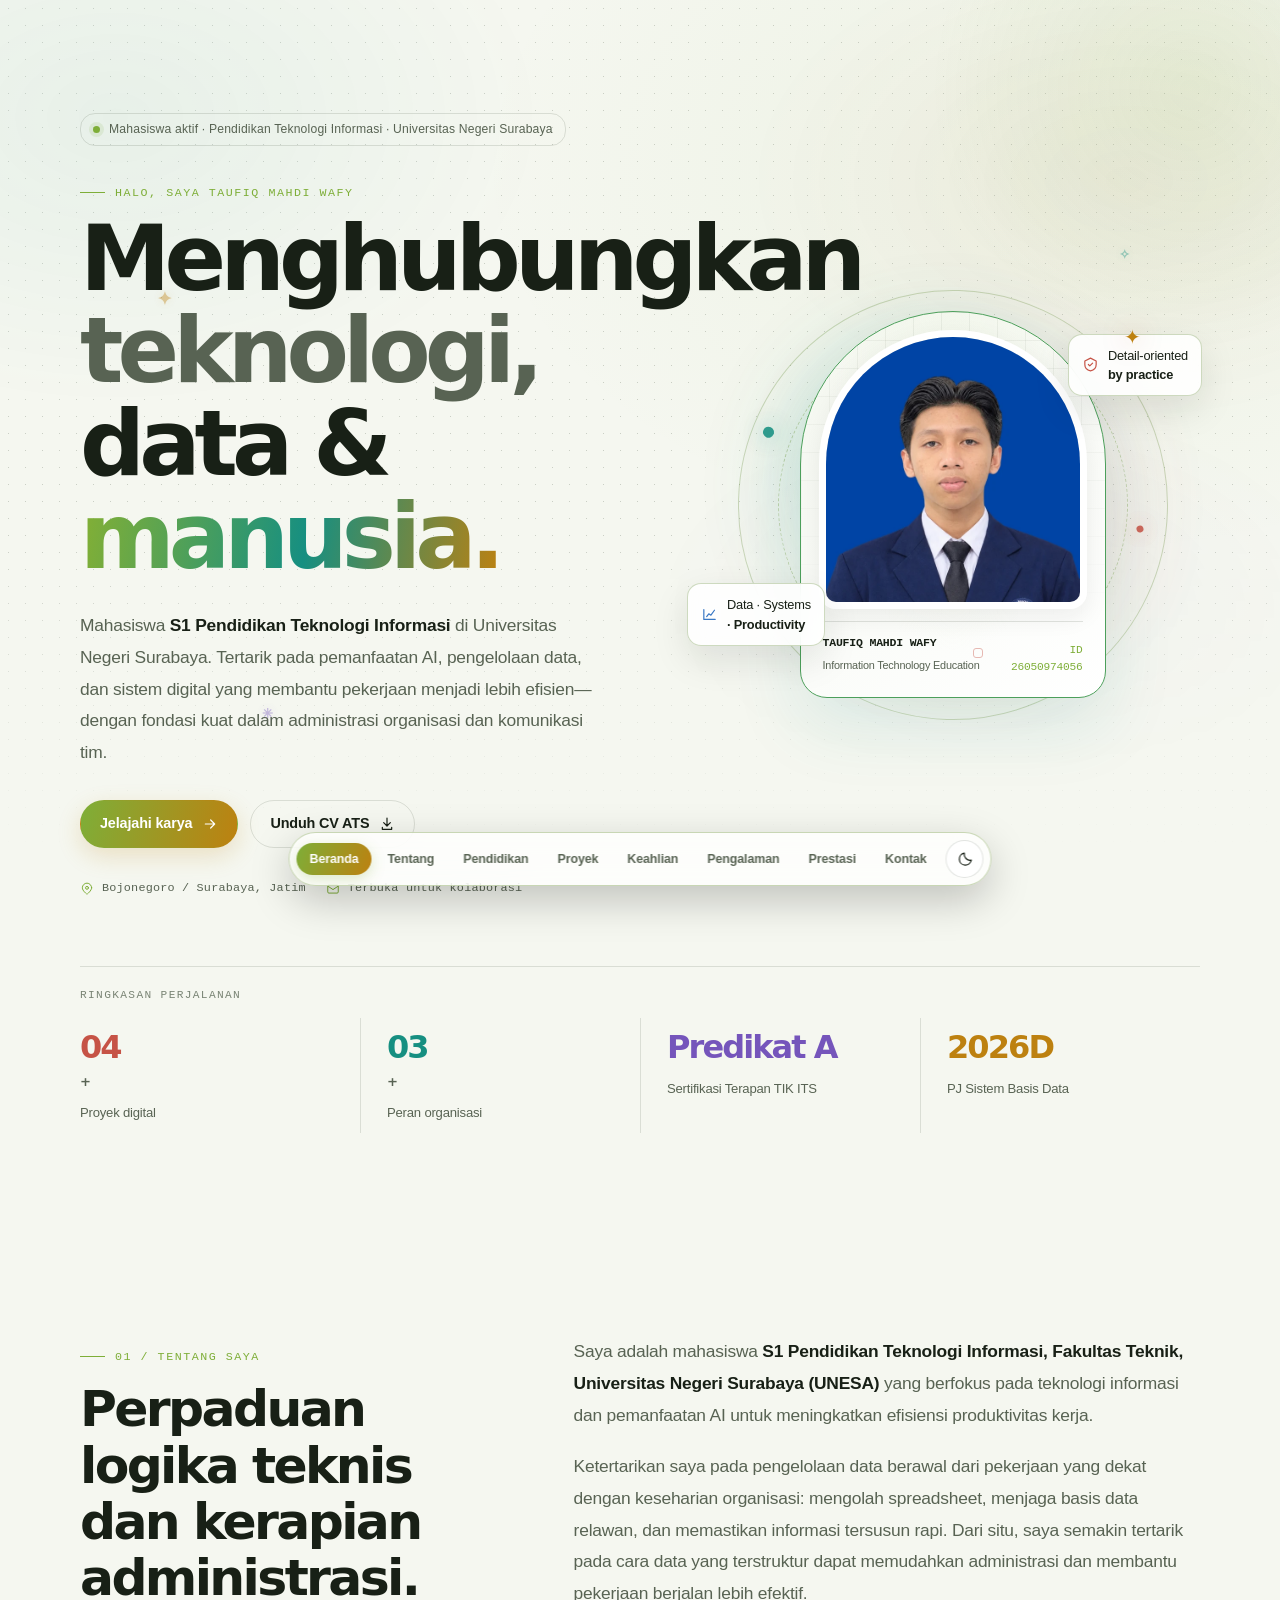
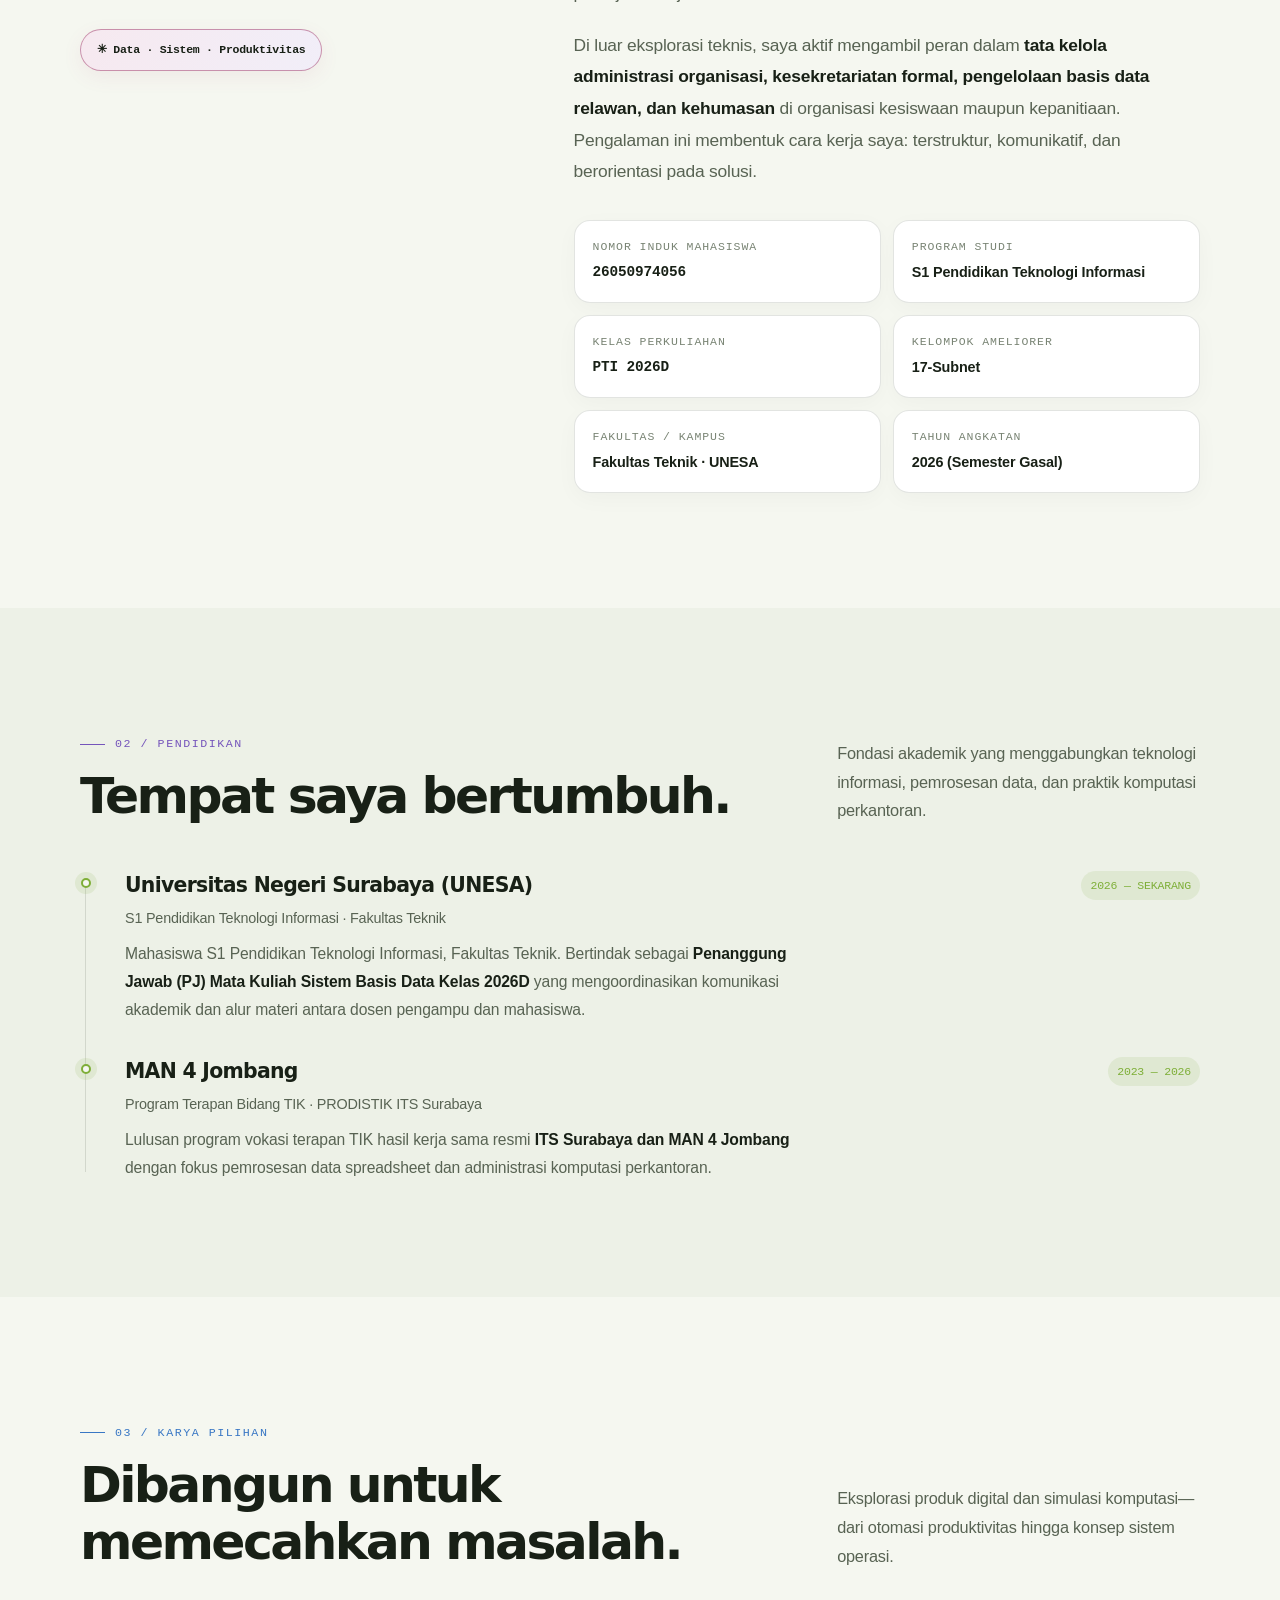
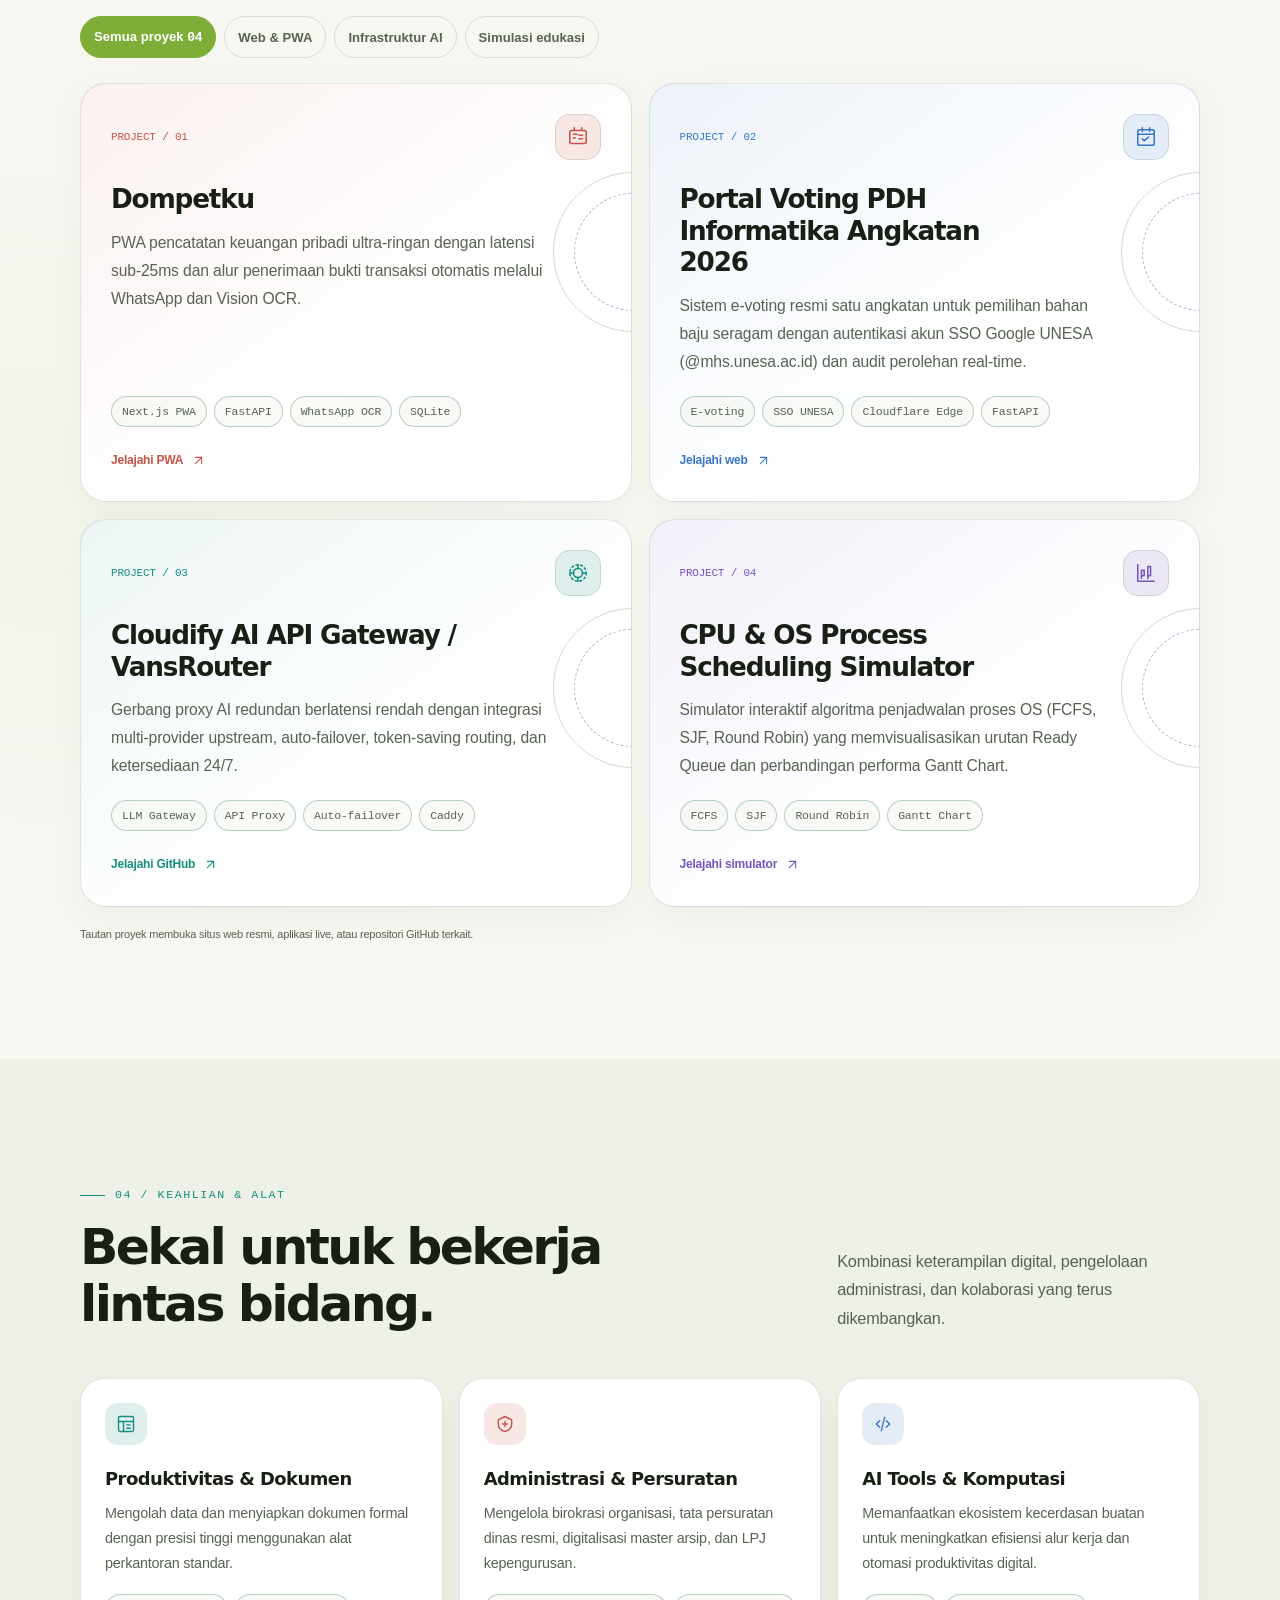
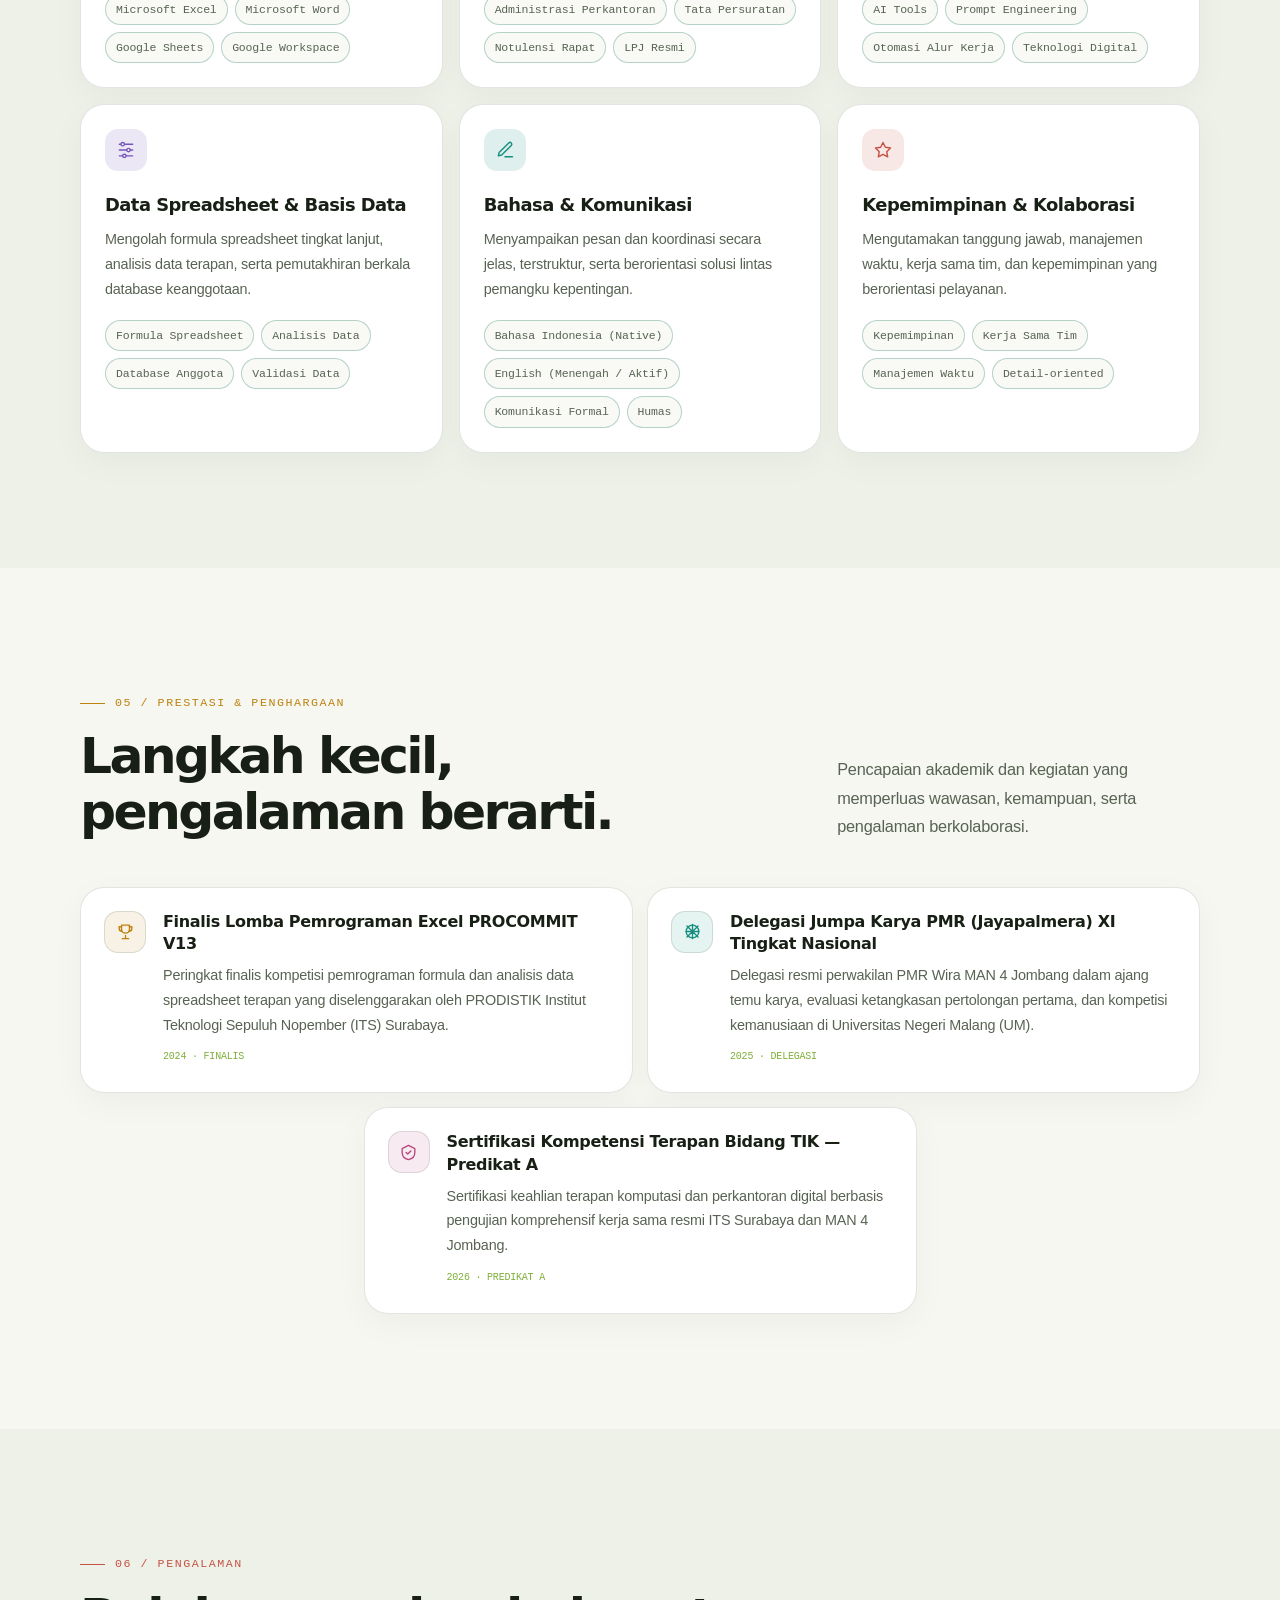
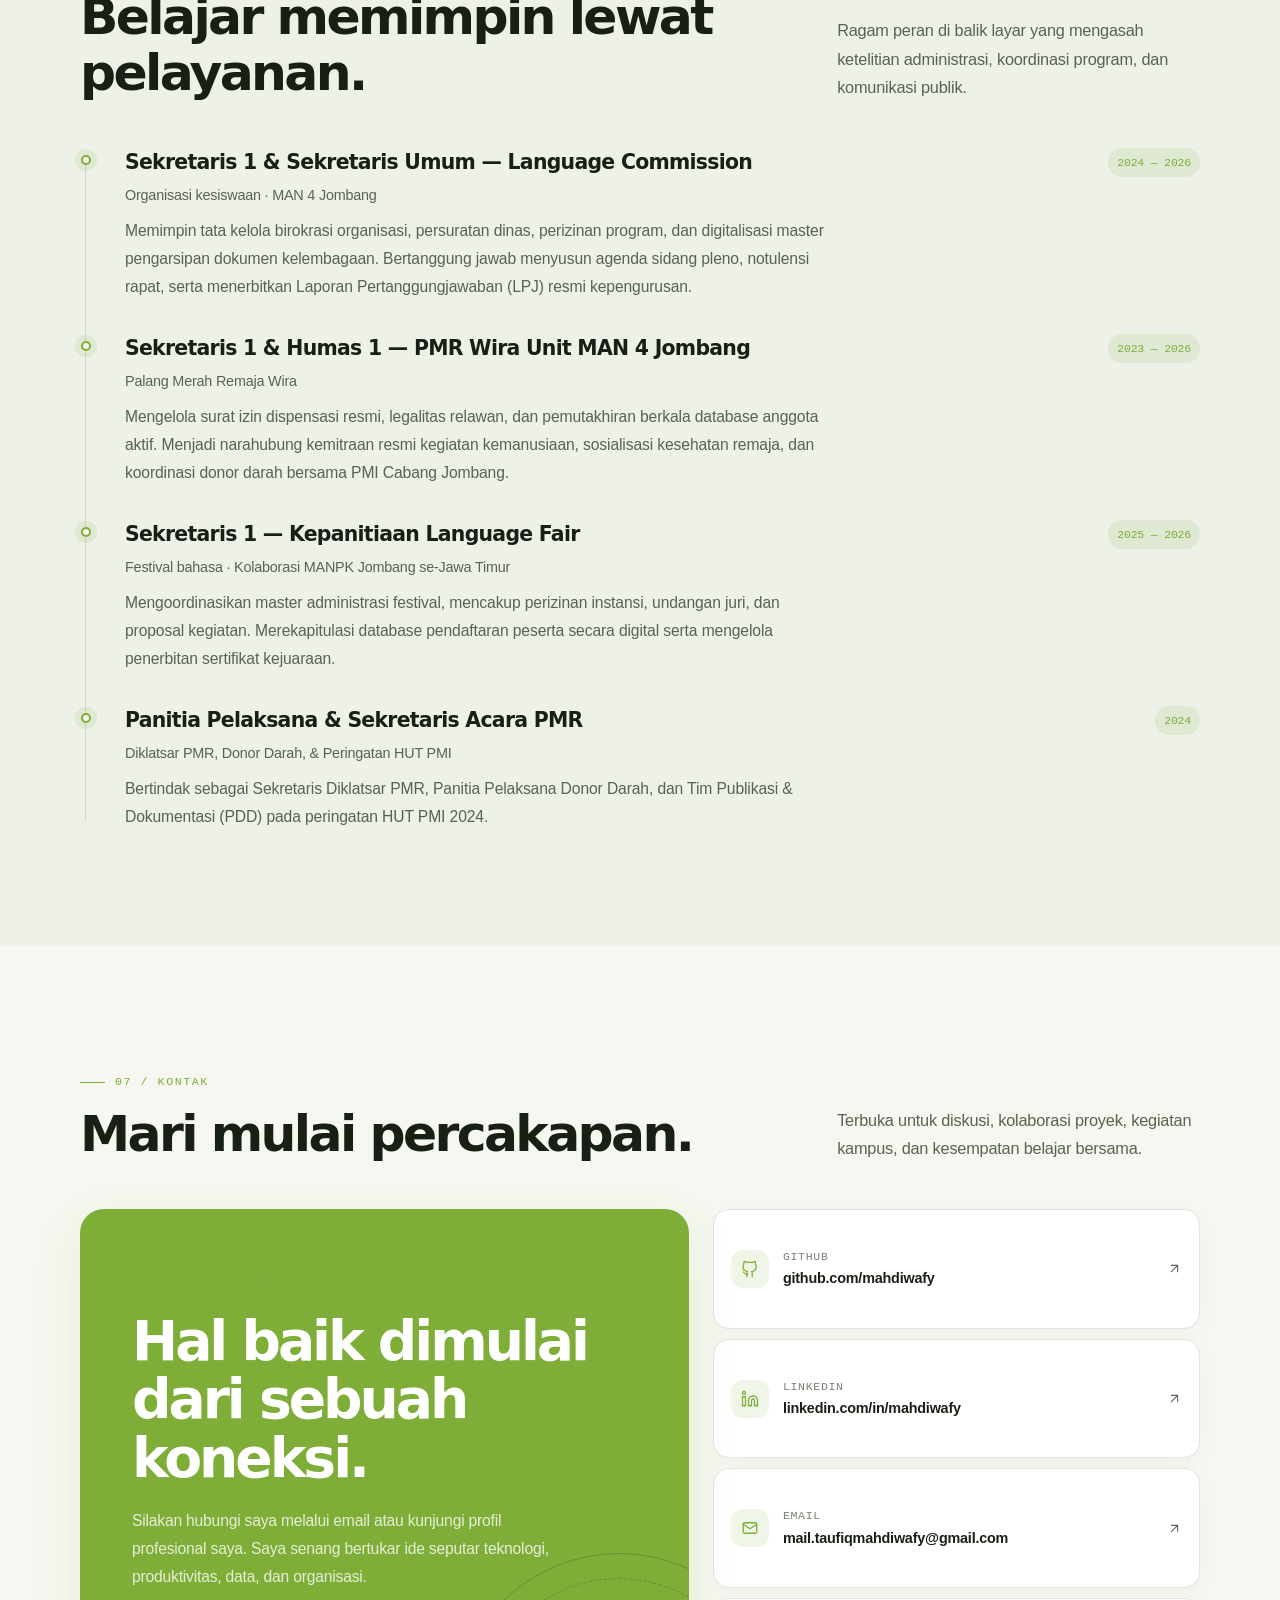
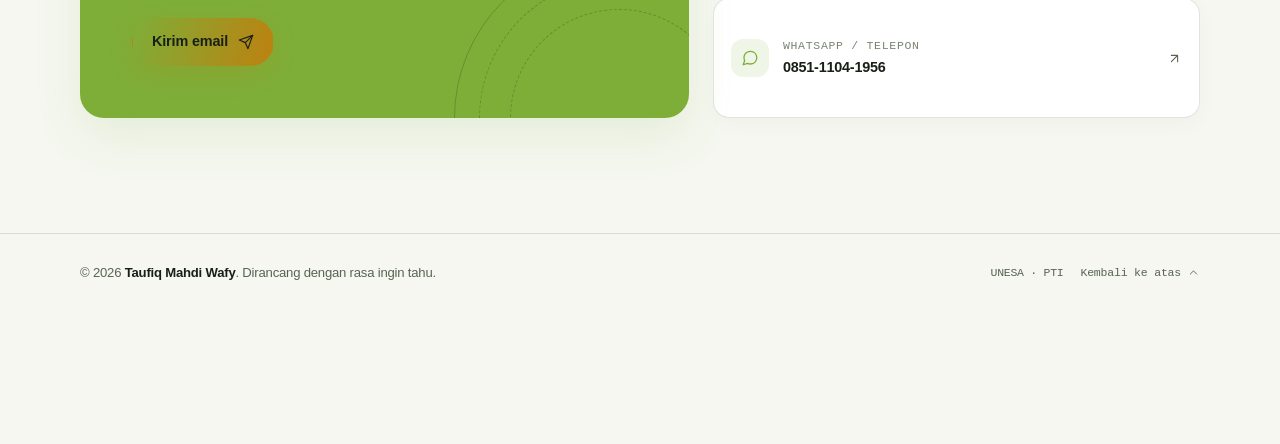
==== index.html @ 174dd415 "feat(portfolio): sync live project links, CV content, and official report PDF" ====
<!doctype html>
<html lang="id" data-theme="dark">
<head>
  <meta charset="utf-8">
  <meta name="viewport" content="width=device-width, initial-scale=1">
  <meta name="theme-color" content="#101410">
  <meta name="description" content="Portofolio Taufiq Mahdi Wafy — mahasiswa Pendidikan Teknologi Informasi UNESA, dengan fokus pada teknologi informasi, AI, administrasi organisasi, dan pengelolaan data.">
  <title>Taufiq Mahdi Wafy — Portfolio</title>
  <link rel="icon" href="data:image/svg+xml,<svg xmlns=%22http://www.w3.org/2000/svg%22 viewBox=%220 0 100 100%22><circle cx=%2250%22 cy=%2250%22 r=%2246%22 fill=%22%23101410%22 stroke=%22%23c2f970%22 stroke-width=%228%22/><text x=%2250%22 y=%2265%22 font-family=%22system-ui, sans-serif%22 font-size=%2246%22 font-weight=%22bold%22 fill=%22%23c2f970%22 text-anchor=%22middle%22>W</text></svg>">
  <style>

    :root {
      color-scheme: dark;
      --bg: #101410;
      --bg-soft: #151a15;
      --surface: #1a201a;
      --surface-2: #202720;
      --text: #f2f4eb;
      --muted: #a0a99c;
      --subtle: #6f7a6d;
      --line: rgba(228, 239, 220, .12);
      --accent: #c2f970;
      --accent-ink: #15200e;
      --accent-soft: rgba(194, 249, 112, .10);
      --shadow: 0 24px 80px rgba(0,0,0,.22);
      --radius: 24px;
      --mono: 'DM Mono', ui-monospace, SFMono-Regular, Menlo, monospace;
      --sans: 'DM Sans', system-ui, -apple-system, BlinkMacSystemFont, 'Segoe UI', sans-serif;
      --display: 'Manrope', var(--sans);
      --container: 1120px;
    }
    html[data-theme="light"] {
      color-scheme: light;
      --bg: #f5f7f0;
      --bg-soft: #edf1e7;
      --surface: #ffffff;
      --surface-2: #f4f7ef;
      --text: #182016;
      --muted: #586353;
      --subtle: #798474;
      --line: rgba(35, 51, 28, .13);
      --accent: #7eae38;
      --accent-ink: #ffffff;
      --accent-soft: rgba(126, 174, 56, .12);
      --shadow: 0 24px 80px rgba(40, 55, 29, .09);
    }
    *, *::before, *::after { box-sizing: border-box; }
    html { scroll-behavior: smooth; scroll-padding-top: 100px; }
    body { margin: 0; background: var(--bg); color: var(--text); font-family: var(--sans); font-size: 15px; line-height: 1.7; transition: background .25s ease, color .25s ease; }
    body::before { content: ''; position: fixed; z-index: -1; inset: 0; pointer-events: none; opacity: .16; background-image: radial-gradient(var(--muted) .55px, transparent .55px); background-size: 17px 17px; mask-image: linear-gradient(to bottom, #000, transparent 80%); }
    a { color: inherit; text-decoration: none; }
    button, a { -webkit-tap-highlight-color: transparent; }
    button { font: inherit; }
    button:focus-visible, a:focus-visible { outline: 2px solid var(--accent); outline-offset: 4px; }
    ::selection { background: var(--accent); color: var(--accent-ink); }
    .container { width: min(var(--container), calc(100% - 48px)); margin-inline: auto; }
    .mono { font-family: var(--mono); letter-spacing: -.025em; }
    .eyebrow { display: inline-flex; align-items: center; gap: 10px; color: var(--accent); text-transform: uppercase; font: 500 11px/1.4 var(--mono); letter-spacing: .12em; }
    .eyebrow::before { content: ''; display: inline-block; width: 25px; height: 1px; background: currentColor; }
    .section { padding: 112px 0; }
    .section-head { display: flex; align-items: end; justify-content: space-between; gap: 28px; margin-bottom: 42px; }
    .section-title { font: 700 clamp(30px, 4.2vw, 48px)/1.13 var(--display); letter-spacing: -.055em; margin: 14px 0 0; }
    .section-note { max-width: 350px; color: var(--muted); margin: 0; font-size: 14px; }
    .muted { color: var(--muted); }
    .accent { color: var(--accent); }
    .top-progress { position: fixed; inset: 0 auto auto 0; height: 2px; width: 0; z-index: 1001; background: var(--accent); }

    /* Navigation */
    .site-header { position: sticky; top: 0; z-index: 1000; border-bottom: 1px solid var(--line); background: color-mix(in srgb, var(--bg) 84%, transparent); backdrop-filter: blur(18px); }
    .nav { height: 76px; display: flex; align-items: center; justify-content: space-between; gap: 24px; }
    .brand { display: inline-flex; align-items: center; gap: 10px; font: 800 19px/1 var(--display); letter-spacing: -.07em; white-space: nowrap; }
    .brand-mark { display: grid; place-items: center; width: 34px; height: 34px; border-radius: 11px; background: var(--accent); color: var(--accent-ink); font: 800 13px/1 var(--mono); letter-spacing: -.08em; }
    .brand span:last-child { color: var(--muted); font-weight: 500; }
    .nav-links { display: flex; align-items: center; gap: clamp(15px, 2.1vw, 27px); margin: 0; padding: 0; list-style: none; }
    .nav-links a { font-size: 12px; color: var(--muted); transition: color .2s ease; white-space: nowrap; }
    .nav-links a:hover, .nav-links a.active { color: var(--text); }
    .nav-actions { display: flex; align-items: center; gap: 10px; }
    .icon-btn { width: 40px; height: 40px; display: grid; place-items: center; border: 1px solid var(--line); border-radius: 50%; background: transparent; color: var(--text); cursor: pointer; transition: .2s ease; }
    .icon-btn:hover { border-color: var(--accent); color: var(--accent); transform: translateY(-1px); }
    .icon-btn svg { width: 17px; height: 17px; }
    .menu-toggle { display: none; }

    /* Buttons / surface */
    .btn { display: inline-flex; align-items: center; justify-content: center; gap: 10px; min-height: 48px; padding: 0 19px; border: 1px solid transparent; border-radius: 999px; background: var(--accent); color: var(--accent-ink); font-size: 13px; font-weight: 700; letter-spacing: -.015em; cursor: pointer; transition: transform .2s ease, box-shadow .2s ease, background .2s ease; }
    .btn:hover { transform: translateY(-2px); box-shadow: 0 10px 28px color-mix(in srgb, var(--accent) 20%, transparent); }
    .btn svg { width: 16px; height: 16px; }
    .btn-ghost { color: var(--text); background: transparent; border-color: var(--line); }
    .btn-ghost:hover { border-color: var(--accent); box-shadow: none; color: var(--accent); }
    .tag { display: inline-flex; align-items: center; padding: 6px 10px; border: 1px solid var(--line); border-radius: 999px; color: var(--muted); font: 11px/1.4 var(--mono); white-space: nowrap; }
    .card { border: 1px solid var(--line); border-radius: var(--radius); background: color-mix(in srgb, var(--surface) 94%, transparent); transition: border-color .25s ease, transform .25s ease, background .25s ease; }
    .card:hover { border-color: color-mix(in srgb, var(--accent) 48%, var(--line)); }

    /* Hero */
    .hero { position: relative; padding: 92px 0 86px; overflow: hidden; }
    .hero::after { content: ''; position: absolute; z-index: -1; width: 540px; height: 540px; right: -180px; top: -180px; border-radius: 50%; background: radial-gradient(circle, color-mix(in srgb, var(--accent) 10%, transparent), transparent 68%); }
    .hero-grid { display: grid; grid-template-columns: 1.16fr .84fr; align-items: center; gap: 65px; }
    .availability { display: inline-flex; align-items: center; gap: 9px; border: 1px solid var(--line); border-radius: 999px; padding: 7px 12px; margin-bottom: 26px; color: var(--muted); font-size: 11px; }
    .status-dot { width: 7px; height: 7px; flex: 0 0 7px; border-radius: 50%; background: var(--accent); box-shadow: 0 0 0 4px var(--accent-soft); }
    .hero h1 { max-width: 720px; margin: 0; font: 800 clamp(44px, 6vw, 76px)/1.03 var(--display); letter-spacing: -.075em; }
    .hero h1 .name-muted { color: var(--muted); }
    .hero-copy { max-width: 590px; margin: 27px 0 0; color: var(--muted); font-size: 15px; line-height: 1.9; }
    .hero-copy strong { color: var(--text); font-weight: 600; }
    .hero-ctas { display: flex; align-items: center; flex-wrap: wrap; gap: 12px; margin-top: 31px; }
    .hero-meta { display: flex; align-items: center; flex-wrap: wrap; gap: 20px; margin-top: 32px; color: var(--muted); font: 11px/1.5 var(--mono); }
    .hero-meta span { display: inline-flex; align-items: center; gap: 8px; }
    .hero-meta svg { width: 14px; height: 14px; color: var(--accent); }
    .hero-visual { min-height: 430px; display: grid; place-items: center; position: relative; }
    .visual-orbit { position: absolute; width: min(100%, 420px); aspect-ratio: 1; border: 1px solid var(--line); border-radius: 50%; transform: rotate(-20deg); }
    .visual-orbit::before, .visual-orbit::after { content: ''; position: absolute; inset: 9%; border: 1px dashed var(--line); border-radius: 50%; }
    .visual-orbit::after { inset: 21%; border-style: solid; opacity: .7; }
    .orbit-dot { position: absolute; width: 11px; height: 11px; border-radius: 50%; background: var(--accent); box-shadow: 0 0 25px color-mix(in srgb, var(--accent) 60%, transparent); }
    .orbit-dot.one { left: 14%; top: 18%; }
    .orbit-dot.two { right: 10%; bottom: 29%; width: 7px; height: 7px; }
    .portrait-card { z-index: 1; width: min(82%, 306px); aspect-ratio: .79; position: relative; overflow: hidden; padding: 24px; border: 1px solid color-mix(in srgb, var(--accent) 35%, var(--line)); border-radius: 160px 160px 28px 28px; background: linear-gradient(145deg, var(--surface-2), var(--surface)); box-shadow: var(--shadow); }
    .portrait-grid { position: absolute; inset: 0; opacity: .35; background-image: linear-gradient(var(--line) 1px, transparent 1px), linear-gradient(90deg, var(--line) 1px, transparent 1px); background-size: 28px 28px; mask-image: linear-gradient(to bottom, #000, transparent 85%); }
    .portrait-initials { position: absolute; inset: 0; display: grid; place-items: center; color: var(--accent); font: 800 clamp(90px, 11vw, 150px)/1 var(--display); letter-spacing: -.12em; padding-right: .12em; }
    .portrait-ring { position: absolute; width: 190px; height: 190px; border: 1px solid var(--accent); opacity: .33; border-radius: 50%; top: 20%; left: 18%; }
    .portrait-ring::after { content: ''; position: absolute; inset: 18px; border: 1px dashed var(--accent); border-radius: 50%; }
    .portrait-footer { position: absolute; left: 22px; right: 22px; bottom: 22px; display: flex; align-items: end; justify-content: space-between; gap: 10px; padding-top: 14px; border-top: 1px solid var(--line); }
    .portrait-footer strong { display: block; font: 700 11px/1.3 var(--mono); }
    .portrait-footer small { display: block; margin-top: 5px; color: var(--muted); font-size: 9px; }
    .portrait-code { color: var(--accent); font: 10px/1.5 var(--mono); text-align: right; }
    .float-chip { position: absolute; z-index: 2; display: flex; align-items: center; gap: 9px; padding: 11px 13px; border: 1px solid var(--line); border-radius: 14px; background: var(--surface); box-shadow: var(--shadow); font-size: 11px; }
    .float-chip svg { width: 17px; height: 17px; color: var(--accent); }
    .float-chip.top { top: 54px; right: -2px; }
    .float-chip.bottom { left: -18px; bottom: 84px; }
    .hero-bottom { margin-top: 72px; padding-top: 22px; border-top: 1px solid var(--line); display: flex; align-items: center; justify-content: space-between; gap: 22px; }
    .hero-bottom-label { color: var(--subtle); font: 10px/1.5 var(--mono); text-transform: uppercase; letter-spacing: .12em; }
    .hero-metrics { display: flex; align-items: center; gap: clamp(20px, 4vw, 54px); }
    .metric strong { display: block; font: 700 22px/1.2 var(--display); letter-spacing: -.06em; }
    .metric span { display: block; margin-top: 5px; color: var(--muted); font-size: 11px; }

    /* About */
    .about-grid { display: grid; grid-template-columns: .8fr 1.2fr; gap: 76px; align-items: start; }
    .about-side { position: sticky; top: 116px; }
    .about-stamp { display: grid; place-items: center; width: 104px; height: 104px; margin-bottom: 25px; border: 1px solid var(--line); border-radius: 50%; color: var(--accent); font: 500 12px/1.4 var(--mono); text-align: center; transform: rotate(-12deg); }
    .about-stamp span { display: block; transform: rotate(12deg); }
    .about-main p { margin: 0 0 20px; color: var(--muted); font-size: 15px; line-height: 1.95; }
    .about-main p strong { color: var(--text); font-weight: 600; }
    .detail-grid { display: grid; grid-template-columns: repeat(2, minmax(0,1fr)); gap: 12px; margin-top: 32px; }
    .detail { padding: 17px 18px; border: 1px solid var(--line); border-radius: 16px; background: var(--surface); }
    .detail-label { display: block; margin-bottom: 6px; color: var(--subtle); font: 10px/1.5 var(--mono); text-transform: uppercase; letter-spacing: .08em; }
    .detail-value { font-size: 12px; font-weight: 600; line-height: 1.6; }
    .detail-value a { color: var(--accent); }

    /* Education and experience timelines */
    .timeline { position: relative; padding-left: 27px; }
    .timeline::before { content: ''; position: absolute; top: 9px; bottom: 10px; left: 5px; width: 1px; background: var(--line); }
    .timeline-item { position: relative; padding: 0 0 33px 18px; }
    .timeline-item:last-child { padding-bottom: 0; }
    .timeline-item::before { content: ''; position: absolute; top: 7px; left: -26px; width: 10px; height: 10px; border-radius: 50%; border: 2px solid var(--accent); background: var(--bg); box-shadow: 0 0 0 5px var(--accent-soft); }
    .timeline-top { display: flex; justify-content: space-between; align-items: start; gap: 20px; }
    .timeline-item h3 { margin: 0; font: 700 18px/1.4 var(--display); letter-spacing: -.04em; }
    .timeline-period { flex: 0 0 auto; color: var(--accent); font: 10px/1.5 var(--mono); padding: 6px 9px; border-radius: 999px; background: var(--accent-soft); }
    .timeline-sub { margin: 7px 0 10px; color: var(--muted); font-size: 12px; }
    .timeline-desc { max-width: 700px; margin: 0; color: var(--muted); font-size: 13px; line-height: 1.85; }
    .timeline-desc strong { color: var(--text); font-weight: 600; }

    /* Work */
    .project-filters { display: flex; flex-wrap: wrap; gap: 8px; margin-bottom: 25px; }
    .filter-btn { padding: 8px 13px; color: var(--muted); background: transparent; border: 1px solid var(--line); border-radius: 999px; font-size: 11px; cursor: pointer; transition: .2s ease; }
    .filter-btn:hover, .filter-btn.active { background: var(--accent); border-color: var(--accent); color: var(--accent-ink); }
    .project-grid { display: grid; grid-template-columns: repeat(2, minmax(0,1fr)); gap: 17px; }
    .project-card { min-height: 325px; padding: 25px; display: flex; flex-direction: column; overflow: hidden; position: relative; }
    .project-card[hidden] { display: none; }
    .project-top { display: flex; align-items: center; justify-content: space-between; gap: 12px; margin-bottom: 24px; }
    .project-index { color: var(--subtle); font: 11px/1.5 var(--mono); }
    .project-glyph { width: 46px; height: 46px; display: grid; place-items: center; border: 1px solid var(--line); border-radius: 15px; color: var(--accent); background: var(--accent-soft); }
    .project-glyph svg { width: 22px; height: 22px; }
    .project-card h3 { margin: 0; max-width: 370px; font: 700 23px/1.25 var(--display); letter-spacing: -.055em; }
    .project-card p { max-width: 440px; margin: 13px 0 20px; color: var(--muted); font-size: 13px; line-height: 1.85; }
    .project-tags { display: flex; flex-wrap: wrap; gap: 7px; margin-top: auto; }
    .project-link { display: inline-flex; align-items: center; gap: 8px; margin-top: 23px; width: fit-content; font-size: 12px; font-weight: 700; color: var(--accent); }
    .project-link svg { width: 15px; height: 15px; transition: transform .2s ease; }
    .project-link:hover svg { transform: translate(3px,-3px); }
    .project-card::after { content: ''; position: absolute; width: 160px; height: 160px; border: 1px solid var(--line); border-radius: 50%; right: -82px; top: 88px; pointer-events: none; }
    .project-card::before { content: ''; position: absolute; width: 118px; height: 118px; border: 1px dashed var(--line); border-radius: 50%; right: -61px; top: 109px; pointer-events: none; }

    /* Skills */
    .skills-grid { display: grid; grid-template-columns: repeat(3, minmax(0,1fr)); gap: 16px; }
    .skill-card { padding: 24px; }
    .skill-icon { width: 42px; height: 42px; display: grid; place-items: center; margin-bottom: 22px; border-radius: 13px; color: var(--accent); background: var(--accent-soft); }
    .skill-icon svg { width: 20px; height: 20px; }
    .skill-card h3 { margin: 0; font: 700 17px/1.35 var(--display); letter-spacing: -.04em; }
    .skill-card p { min-height: 48px; margin: 10px 0 18px; color: var(--muted); font-size: 12px; line-height: 1.8; }
    .skill-list { display: flex; flex-wrap: wrap; gap: 7px; }

    /* Achievement */
    .achievement-list { display: grid; grid-template-columns: repeat(2, minmax(0,1fr)); gap: 14px; }
    .achievement { display: flex; align-items: start; gap: 17px; padding: 23px; }
    .achievement-mark { flex: 0 0 42px; width: 42px; height: 42px; display: grid; place-items: center; border: 1px solid var(--line); border-radius: 14px; color: var(--accent); }
    .achievement-mark svg { width: 19px; height: 19px; }
    .achievement h3 { margin: 0; font: 700 15px/1.5 var(--display); letter-spacing: -.025em; }
    .achievement p { margin: 7px 0 0; color: var(--muted); font-size: 12px; line-height: 1.8; }
    .achievement .year { display: inline-block; margin-top: 12px; color: var(--accent); font: 10px/1.5 var(--mono); }

    /* Contact */
    .contact-wrap { display: grid; grid-template-columns: 1fr .8fr; gap: 24px; align-items: stretch; }
    .contact-main { position: relative; overflow: hidden; padding: clamp(28px, 5vw, 52px); background: var(--accent); color: var(--accent-ink); border-radius: var(--radius); }
    .contact-main .eyebrow { color: var(--accent-ink); opacity: .75; }
    .contact-main h2 { max-width: 500px; margin: 20px 0; font: 800 clamp(34px, 4.5vw, 54px)/1.05 var(--display); letter-spacing: -.07em; }
    .contact-main p { max-width: 430px; margin: 0; opacity: .8; font-size: 13px; line-height: 1.9; }
    .contact-main .btn { margin-top: 27px; color: var(--text); background: #182017; }
    .contact-decoration { position: absolute; right: -95px; bottom: -165px; width: 330px; height: 330px; border: 1px solid rgba(21,32,14,.22); border-radius: 50%; pointer-events: none; }
    .contact-decoration::before, .contact-decoration::after { content: ''; position: absolute; inset: 24px; border: 1px dashed rgba(21,32,14,.24); border-radius: 50%; }
    .contact-decoration::after { inset: 55px; }
    .contact-links { display: grid; grid-template-columns: 1fr; gap: 10px; }
    .contact-link { display: flex; align-items: center; gap: 14px; min-width: 0; padding: 15px 17px; border: 1px solid var(--line); border-radius: 16px; background: var(--surface); transition: border-color .2s ease, transform .2s ease; }
    .contact-link:hover { border-color: var(--accent); transform: translateX(3px); }
    .contact-link-icon { flex: 0 0 38px; width: 38px; height: 38px; display: grid; place-items: center; border-radius: 12px; color: var(--accent); background: var(--accent-soft); }
    .contact-link-icon svg { width: 18px; height: 18px; }
    .contact-link-copy { min-width: 0; flex: 1; }
    .contact-link-copy span { display: block; color: var(--subtle); font: 10px/1.5 var(--mono); }
    .contact-link-copy strong { display: block; margin-top: 3px; font-size: 12px; font-weight: 600; overflow-wrap: anywhere; }
    .contact-arrow { color: var(--muted); flex: 0 0 auto; }
    .contact-arrow svg { display: block; width: 15px; height: 15px; }

    footer { padding: 27px 0; border-top: 1px solid var(--line); }
    .footer-inner { display: flex; justify-content: space-between; align-items: center; gap: 20px; }
    .footer-left { color: var(--muted); font-size: 11px; }
    .footer-left strong { color: var(--text); font-weight: 600; }
    .footer-right { display: flex; align-items: center; gap: 17px; color: var(--muted); font: 10px/1.5 var(--mono); }
    .footer-right a:hover { color: var(--accent); }
    .back-top { display: inline-flex; align-items: center; gap: 6px; }
    .back-top svg { width: 13px; height: 13px; }

    .reveal { opacity: 0; transform: translateY(18px); transition: opacity .65s ease, transform .65s cubic-bezier(.2,.7,.2,1); }
    .reveal.is-visible { opacity: 1; transform: translateY(0); }
    @media print { .reveal { opacity: 1 !important; transform: none !important; } }
    .delay-1 { transition-delay: .08s; } .delay-2 { transition-delay: .16s; } .delay-3 { transition-delay: .24s; }
    .toast { position: fixed; z-index: 1100; bottom: 24px; left: 50%; transform: translate(-50%, 20px); opacity: 0; padding: 11px 16px; border: 1px solid var(--line); border-radius: 999px; background: var(--surface); color: var(--text); box-shadow: var(--shadow); font-size: 12px; pointer-events: none; transition: .25s ease; }
    .toast.show { opacity: 1; transform: translate(-50%, 0); }

    @media (max-width: 980px) {
      .nav-links { gap: 14px; }
      .nav-links a { font-size: 11px; }
      .hero-grid { gap: 32px; }
      .hero-visual { min-height: 370px; }
      .visual-orbit { width: 350px; }
      .about-grid { gap: 44px; }
      .skills-grid { grid-template-columns: repeat(2, minmax(0,1fr)); }
    }
    @media (max-width: 800px) {
      .container { width: min(var(--container), calc(100% - 36px)); }
      .nav { height: 68px; }
      .menu-toggle { display: grid; }
      .nav-actions { margin-left: auto; }
      .nav-links { position: absolute; left: 18px; right: 18px; top: 77px; display: none; flex-direction: column; align-items: stretch; gap: 0; padding: 10px; border: 1px solid var(--line); border-radius: 18px; background: var(--surface); box-shadow: var(--shadow); }
      .nav-links.open { display: flex; }
      .nav-links li a { display: block; padding: 11px 13px; border-radius: 10px; font-size: 13px; }
      .nav-links li a:hover, .nav-links li a.active { background: var(--accent-soft); }
      .hero { padding-top: 64px; }
      .hero-grid { grid-template-columns: 1fr; gap: 22px; }
      .hero h1 { max-width: 650px; font-size: clamp(48px, 10vw, 74px); }
      .hero-visual { min-height: 395px; grid-row: 1; }
      .hero-copy { max-width: 650px; }
      .hero-bottom { margin-top: 50px; align-items: start; flex-direction: column; }
      .about-grid { grid-template-columns: 1fr; gap: 30px; }
      .about-side { position: static; }
      .about-stamp { width: 76px; height: 76px; margin-bottom: 20px; font-size: 10px; }
      .contact-wrap { grid-template-columns: 1fr; }
      .contact-links { grid-template-columns: repeat(2, minmax(0,1fr)); }
      .contact-link { padding: 13px; }
    }
    @media (max-width: 560px) {
      .container { width: calc(100% - 32px); }
      .section { padding: 78px 0; }
      .section-head { display: block; margin-bottom: 30px; }
      .section-note { margin-top: 15px; }
      .hero { padding: 48px 0 55px; }
      .hero-visual { min-height: 330px; margin-bottom: -5px; }
      .visual-orbit { width: 300px; }
      .portrait-card { width: 230px; padding: 16px; }
      .portrait-ring { width: 150px; height: 150px; }
      .portrait-footer { left: 16px; right: 16px; bottom: 16px; }
      .float-chip { padding: 9px 10px; font-size: 10px; }
      .float-chip.top { top: 30px; right: -2px; }
      .float-chip.bottom { left: -2px; bottom: 34px; }
      .hero h1 { font-size: clamp(43px, 13vw, 60px); }
      .hero-copy { font-size: 14px; }
      .hero-ctas { align-items: stretch; flex-direction: column; }
      .hero-ctas .btn { width: 100%; }
      .hero-meta { gap: 12px 18px; }
      .hero-metrics { width: 100%; justify-content: space-between; gap: 12px; }
      .metric strong { font-size: 19px; }
      .metric span { font-size: 10px; }
      .detail-grid { grid-template-columns: 1fr; }
      .timeline { padding-left: 21px; }
      .timeline-item { padding-left: 14px; }
      .timeline-item::before { left: -20px; }
      .timeline-top { flex-direction: column; gap: 8px; }
      .timeline-item h3 { font-size: 17px; }
      .project-grid, .skills-grid, .achievement-list { grid-template-columns: 1fr; }
      .project-card { min-height: 300px; padding: 22px; }
      .project-card h3 { font-size: 22px; }
      .skill-card { padding: 22px; }
      .skill-card p { min-height: 0; }
      .achievement { padding: 20px; }
      .contact-main { padding: 29px 24px; }
      .contact-main h2 { font-size: 40px; }
      .contact-links { grid-template-columns: 1fr; }
      .footer-inner { flex-direction: column; align-items: start; }
      .footer-right { width: 100%; justify-content: space-between; }
    }
    @media (prefers-reduced-motion: reduce) {
      *, *::before, *::after { scroll-behavior: auto !important; transition-duration: .01ms !important; animation-duration: .01ms !important; animation-iteration-count: 1 !important; }
      .reveal { opacity: 1; transform: none; }
    }

    /* Tipografi: hirarki jelas, skala cair, dan font sistem tanpa unduhan eksternal. */
    :root {
      --mono: ui-monospace, "Cascadia Code", "SFMono-Regular", Consolas, monospace;
      --sans: Inter, "Segoe UI", Roboto, "Helvetica Neue", Arial, sans-serif;
      --display: "Segoe UI Variable Display", "Segoe UI", Inter, system-ui, sans-serif;
    }
    html { scroll-padding-top: 96px; }
    body { font-size: clamp(16px, 0.97rem + .14vw, 18px); line-height: 1.78; letter-spacing: -.012em; padding-bottom: 5.8rem; }
    .eyebrow { font-size: .73rem; letter-spacing: .13em; }
    .section { padding-block: clamp(76px, 9vw, 112px); }
    .section-title { font-size: clamp(2rem, 4.2vw, 3.15rem); line-height: 1.12; letter-spacing: -.052em; }
    .section-note { max-width: 42ch; font-size: clamp(.94rem, .9rem + .16vw, 1.02rem); line-height: 1.75; }
    .hero h1 { font-size: clamp(3rem, 7.1vw, 6rem); line-height: 1.02; letter-spacing: -.065em; }
    .hero-copy, .about-main p { font-size: clamp(1rem, .96rem + .16vw, 1.1rem); line-height: 1.82; letter-spacing: -.012em; }
    .hero-meta { font-size: .74rem; letter-spacing: .015em; }
    .availability { font-size: .76rem; letter-spacing: .015em; }
    .btn { font-size: .9rem; letter-spacing: -.01em; }
    .tag, .detail-label, .timeline-period, .year { font-size: .72rem; line-height: 1.5; }
    .detail-value { font-size: .9rem; line-height: 1.65; letter-spacing: -.01em; }
    .timeline-item h3 { font-size: clamp(1.12rem, 1.02rem + .32vw, 1.32rem); line-height: 1.38; letter-spacing: -.035em; }
    .timeline-sub { font-size: .9rem; line-height: 1.6; }
    .timeline-desc, .project-card p { font-size: .98rem; line-height: 1.78; letter-spacing: -.008em; }
    .project-card h3 { font-size: clamp(1.35rem, 1.2rem + .55vw, 1.7rem); line-height: 1.2; letter-spacing: -.045em; }
    .filter-btn { font-size: .82rem; font-weight: 600; }
    .skill-card h3 { font-size: 1.12rem; line-height: 1.35; letter-spacing: -.03em; }
    .skill-card p, .achievement p { font-size: .9rem; line-height: 1.72; }
    .achievement h3 { font-size: 1rem; line-height: 1.42; letter-spacing: -.02em; }
    .contact-main h2 { font-size: clamp(2.25rem, 4.5vw, 3.45rem); line-height: 1.06; letter-spacing: -.055em; }
    .contact-main p { font-size: .98rem; line-height: 1.78; }
    .contact-link-copy span { font-size: .72rem; letter-spacing: .06em; }
    .contact-link-copy strong { font-size: .9rem; line-height: 1.5; }
    .footer-left { font-size: .82rem; }
    .footer-right { font-size: .72rem; }
    .float-chip { font-size: .8rem; line-height: 1.5; }
    .portrait-footer strong { font-size: .72rem; }
    .portrait-footer small { font-size: .68rem; }
    .portrait-code { font-size: .7rem; }
    .metric strong { font-size: clamp(1.35rem, 1.15rem + .6vw, 1.7rem); }
    .metric span { font-size: .8rem; }
    .hero-bottom-label { font-size: .7rem; }
    .floating-nav { position: fixed; z-index: 1050; left: 50%; bottom: max(14px, env(safe-area-inset-bottom)); transform: translateX(-50%); display: flex; align-items: center; gap: 3px; max-width: calc(100vw - 24px); padding: 7px; overflow-x: auto; overscroll-behavior-x: contain; scrollbar-width: none; border: 1px solid color-mix(in srgb, var(--line) 85%, white 15%); border-radius: 999px; background: color-mix(in srgb, var(--surface) 76%, transparent); box-shadow: 0 12px 38px rgba(0,0,0,.24); -webkit-backdrop-filter: blur(18px) saturate(150%); backdrop-filter: blur(18px) saturate(150%); }
    .floating-nav::-webkit-scrollbar { display: none; }
    .floating-nav a { flex: 0 0 auto; padding: 9px 13px; border-radius: 999px; color: var(--muted); font-size: .78rem; font-weight: 650; line-height: 1.2; letter-spacing: -.01em; white-space: nowrap; transition: background .2s ease, color .2s ease; }
    .floating-nav a:hover, .floating-nav a.active { color: var(--accent-ink); background: var(--accent); }
    @media (max-width: 800px) {
      .hero h1 { font-size: clamp(2.9rem, 10.5vw, 4.6rem); }
      .hero-copy { font-size: 1rem; }
      .nav-links { top: 77px; }
    }
    @media (max-width: 560px) {
      .container { width: calc(100% - 32px); }
      .section { padding: 76px 0; }
      .hero h1 { font-size: clamp(2.6rem, 11.4vw, 3.7rem); line-height: 1.04; letter-spacing: -.06em; }
      .hero-copy, .about-main p { font-size: 1rem; line-height: 1.78; }
      .section-title { font-size: clamp(1.95rem, 8.5vw, 2.65rem); }
      .project-card h3 { font-size: 1.45rem; }
      .contact-main h2 { font-size: clamp(2.25rem, 10vw, 2.8rem); }
      .floating-nav { max-width: calc(100vw - 18px); }
      .floating-nav a { padding: 9px 11px; font-size: .74rem; }
    }
    @media (prefers-reduced-motion: reduce) {
      .floating-nav, .floating-nav * { scroll-behavior: auto; }
    }
    /* Perbaikan kartu hero: monogram tidak menimpa identitas di footer. */
    .hero, .hero-grid, .hero-content, .hero-visual { min-width: 0; }
    .hero { overflow-x: clip; }
    .portrait-initials { inset: 0 0 62px; font-size: clamp(82px, 10vw, 138px); }
    .portrait-footer { z-index: 2; }
    @media (max-width: 800px) {
      .hero-content { grid-row: 1; }
      .hero-visual { grid-row: 2; width: 100%; overflow: visible; }
    }
    @media (max-width: 560px) {
      .portrait-initials { inset: 0 0 58px; font-size: clamp(72px, 19vw, 94px); }
      .portrait-footer { left: 14px; right: 14px; bottom: 14px; }
      .portrait-footer strong { font-size: .67rem; }
      .portrait-footer small { font-size: .62rem; }
      .portrait-code { font-size: .64rem; }
      .hero-visual { min-height: 320px; }
      .visual-orbit { width: min(300px, 88vw); }
    }
    /* Satu navigasi utama saja: pill kaca di bawah. */
    .site-header .nav-links, .site-header .menu-toggle { display: none !important; }
    .site-header .nav { justify-content: space-between; }
    .site-header .nav-actions { margin-left: auto; }
    /* Orbit berputar pelan untuk memberi gerak halus pada ilustrasi hero. */
    .visual-orbit { animation: orbit-spin 48s linear infinite; transform-origin: center; }
    .portrait-ring { animation: ring-spin 34s linear infinite; transform-origin: center; }
    @keyframes orbit-spin { from { transform: rotate(-20deg); } to { transform: rotate(340deg); } }
    @keyframes ring-spin { from { transform: rotate(0deg); } to { transform: rotate(-360deg); } }
    @media (prefers-reduced-motion: reduce) {
      .visual-orbit, .portrait-ring { animation: none !important; }
    }
    /* Penyempurnaan layar ponsel: headline, ilustrasi, dan ruang sentuh. */
    @media (max-width: 560px) {
      html, body { max-width: 100%; overflow-x: clip; }
      .hero { padding: 38px 0 48px; }
      .hero-grid { grid-template-columns: minmax(0, 1fr); gap: 12px; }
      .hero-content { min-width: 0; }
      .hero h1 { max-width: 100%; font-size: clamp(2rem, 9.5vw, 2.8rem); line-height: 1.08; letter-spacing: -.055em; text-wrap: balance; }
      .hero-copy { max-width: 100%; font-size: .98rem; line-height: 1.72; }
      .hero-visual { height: 320px; min-height: 0; margin: 8px 0 0; }
      .visual-orbit { width: min(84vw, 300px); }
      .portrait-card { width: min(70vw, 230px); padding: 14px; }
      .portrait-ring { width: min(46vw, 160px); height: min(46vw, 160px); }
      .portrait-initials { inset: 0 0 56px; font-size: clamp(72px, 20vw, 94px); }
      .portrait-footer { left: 12px; right: 12px; bottom: 12px; gap: 6px; }
      .portrait-footer strong { font-size: .64rem; }
      .portrait-footer small { font-size: .58rem; }
      .portrait-code { font-size: .61rem; }
      .float-chip.top { top: 18px; right: 0; }
      .float-chip.bottom { left: 0; bottom: 12px; }
      .hero-meta { align-items: flex-start; gap: 10px 14px; font-size: .7rem; }
      .hero-meta span { min-width: 0; }
      .hero-bottom { gap: 14px; }
      .hero-metrics { flex-wrap: wrap; row-gap: 16px; }
      .metric { min-width: 42%; }
      .floating-nav { gap: 2px; padding: 6px; }
      .floating-nav a { padding: 10px; font-size: .72rem; }
    }
    @media (max-width: 380px) {
      .hero-visual { height: 292px; }
      .float-chip { display: none; }
      .portrait-card { width: min(72vw, 220px); }
      .hero-meta { flex-direction: column; }
      .hero-metrics { display: grid; grid-template-columns: repeat(2, minmax(0, 1fr)); }
      .metric { min-width: 0; }
      .floating-nav { max-width: calc(100vw - 12px); }
      .floating-nav a { padding-inline: 9px; }
    }
    .floating-nav .theme-nav-btn { flex: 0 0 38px; width: 38px; height: 38px; display: grid; place-items: center; margin-left: 3px; border: 1px solid var(--line); border-radius: 50%; background: var(--surface); color: var(--text); cursor: pointer; }
    .floating-nav .theme-nav-btn:hover { border-color: var(--accent); color: var(--accent); }
    .floating-nav .theme-nav-btn svg { width: 17px; height: 17px; }
    .floating-nav { scroll-behavior: smooth; }
    /* Navigasi ponsel membungkus ke beberapa baris; tidak perlu geser horizontal. */
    @media (max-width: 560px) {
      body { padding-bottom: 8rem; }
      .floating-nav {
        width: calc(100vw - 16px);
        max-width: 440px;
        flex-wrap: wrap;
        justify-content: center;
        overflow: visible;
        overscroll-behavior: auto;
        gap: 3px;
        border-radius: 22px;
      }
      .floating-nav a { flex: 0 0 auto; padding: 9px 10px; font-size: .72rem; }
      .floating-nav .theme-nav-btn { flex: 0 0 36px; width: 36px; height: 36px; }
    }
    @media (max-width: 380px) {
      body { padding-bottom: 9rem; }
      .floating-nav { width: calc(100vw - 12px); }
      .floating-nav a { padding: 8px 9px; font-size: .69rem; }
    }
    .nav-more-toggle { display: none; }
    .nav-more-menu { display: none; }
    .nav-more-menu[hidden] { display: none !important; }
    .nav-more-toggle svg { width: 13px; height: 13px; fill: none; stroke: currentColor; stroke-width: 1.8; stroke-linecap: round; stroke-linejoin: round; transition: transform .2s ease; }
    .nav-more-toggle[aria-expanded="true"] svg { transform: rotate(180deg); }
    @media (max-width: 560px) {
      body { padding-bottom: 5.8rem; }
      .floating-nav { width: max-content; max-width: calc(100vw - 12px); flex-wrap: nowrap; justify-content: center; overflow: visible; gap: 2px; padding: 6px; border-radius: 999px; }
      .floating-nav a.nav-desktop-only { display: none; }
      .floating-nav a.nav-primary { display: inline-flex; flex: 0 0 auto; padding: 8px 7px; font-size: .66rem; }
      .nav-more-toggle { display: inline-flex; flex: 0 0 auto; align-items: center; gap: 2px; padding: 8px 7px; border: 0; border-radius: 999px; background: transparent; color: var(--muted); font: 650 .66rem/1.2 var(--sans); white-space: nowrap; cursor: pointer; }
      .nav-more-toggle:hover, .nav-more-toggle.active { background: var(--accent); color: var(--accent-ink); }
      .nav-more-menu:not([hidden]) { position: absolute; left: 50%; bottom: calc(100% + 10px); transform: translateX(-50%); display: grid; gap: 3px; width: 190px; padding: 7px; border: 1px solid var(--line); border-radius: 16px; background: color-mix(in srgb, var(--surface) 88%, transparent); box-shadow: var(--shadow); -webkit-backdrop-filter: blur(18px) saturate(150%); backdrop-filter: blur(18px) saturate(150%); }
      .nav-more-menu a { display: block; padding: 10px 12px; border-radius: 10px; font-size: .82rem; }
      .nav-more-menu a:hover, .nav-more-menu a.active { background: var(--accent); color: var(--accent-ink); }
      .floating-nav .theme-nav-btn { flex: 0 0 34px; width: 34px; height: 34px; margin-left: 2px; }
    }
    @media (max-width: 360px) {
      .floating-nav a.nav-primary, .nav-more-toggle { padding-inline: 5px; font-size: .62rem; }
      .nav-more-toggle svg { width: 11px; height: 11px; }
      .floating-nav .theme-nav-btn { flex-basis: 32px; width: 32px; height: 32px; }
    }
    .achievement:last-child:nth-child(odd) { grid-column: 1 / -1; width: calc((100% - 14px) / 2); justify-self: center; }
    @media (max-width: 560px) { .achievement:last-child:nth-child(odd) { grid-column: auto; width: auto; justify-self: stretch; } }
    /* Penyegaran visual: hero lebih seimbang dan detail bergerak ringan. */
    .hero-grid { grid-template-columns: minmax(0, 1.08fr) minmax(320px, .92fr); gap: clamp(24px, 3.5vw, 44px); }
    .hero-visual { min-height: 450px; }
    .visual-orbit { width: min(100%, 430px); opacity: .88; }
    .portrait-card { box-shadow: 0 30px 100px color-mix(in srgb, var(--accent) 8%, var(--shadow)); background: radial-gradient(ellipse at 52% 38%, color-mix(in srgb, var(--accent) 9%, transparent), transparent 46%), linear-gradient(145deg, var(--surface-2), var(--surface)); }
    .portrait-grid { opacity: .45; }
    .float-chip { border-color: color-mix(in srgb, var(--accent) 20%, var(--line)); background: color-mix(in srgb, var(--surface) 88%, transparent); -webkit-backdrop-filter: blur(10px); backdrop-filter: blur(10px); }
    .float-chip.top { animation: chip-float 6s ease-in-out infinite; }
    .float-chip.bottom { animation: chip-float 6s ease-in-out -3s infinite; }
    @keyframes chip-float { 0%, 100% { translate: 0 0; } 50% { translate: 0 -7px; } }
    .project-glyph { transition: transform .28s ease, background .28s ease; }
    .project-card:hover .project-glyph { transform: rotate(-8deg) scale(1.06); background: color-mix(in srgb, var(--accent) 18%, var(--accent-soft)); }
    @media (max-width: 980px) {
      .hero-grid { grid-template-columns: minmax(0, 1.08fr) minmax(280px, .92fr); gap: 24px; }
      .hero-visual { min-height: 390px; }
    }
    @media (max-width: 800px) {
      .hero-grid { grid-template-columns: minmax(0, 1fr); gap: 12px; }
      .hero-content { grid-row: 1; }
      .hero-visual { grid-row: 2; min-height: 320px; }
    }
    @media (max-width: 560px) {
      .hero-visual { min-height: 0; height: 320px; }
      .visual-orbit { width: min(84vw, 300px); }
    }
    @media (prefers-reduced-motion: reduce) {
      .float-chip.top, .float-chip.bottom { animation: none !important; }
    }
    /* Polesan visual akhir: kontras lembut, permukaan konsisten, ritme ruang lebih lega. */
    body {
      background: radial-gradient(ellipse 52rem 34rem at 84% 2%, color-mix(in srgb, var(--accent) 7%, transparent), transparent 72%),
                  radial-gradient(ellipse 44rem 30rem at 5% 44%, color-mix(in srgb, var(--accent) 3%, transparent), transparent 72%), var(--bg);
    }
    body::before { opacity: .09; background-size: 22px 22px; }
    .hero { padding-top: clamp(76px, 9vw, 112px); padding-bottom: clamp(60px, 7vw, 88px); }
    .hero h1 { max-width: 11ch; text-wrap: balance; }
    .hero-copy { max-width: 54ch; }
    .hero-visual::before { content: ''; position: absolute; width: min(72%, 330px); aspect-ratio: 1; border-radius: 50%; background: color-mix(in srgb, var(--accent) 9%, transparent); filter: blur(52px); opacity: .55; pointer-events: none; }
    .visual-orbit { border-color: color-mix(in srgb, var(--accent) 22%, var(--line)); }
    .visual-orbit::before { border-color: color-mix(in srgb, var(--accent) 30%, var(--line)); }
    .portrait-card { border-radius: 170px 170px 30px 30px; background: radial-gradient(ellipse at 50% 32%, color-mix(in srgb, var(--accent) 12%, var(--surface)), transparent 58%), linear-gradient(145deg, var(--surface-2), var(--surface)); box-shadow: 0 28px 90px color-mix(in srgb, var(--text) 10%, transparent); }
    .float-chip { box-shadow: 0 14px 36px color-mix(in srgb, var(--text) 10%, transparent); }
    .section { padding-block: clamp(82px, 9vw, 116px); }
    .section-head { margin-bottom: clamp(30px, 4vw, 46px); }
    .section-title { max-width: 19ch; }
    .section-note { max-width: 40ch; }
    .card { background: linear-gradient(145deg, color-mix(in srgb, var(--surface) 98%, white 2%), var(--surface)); box-shadow: 0 10px 34px color-mix(in srgb, var(--text) 4%, transparent); }
    .project-card { border-radius: 26px; padding: clamp(22px, 2.5vw, 30px); }
    .project-card::after { border-color: color-mix(in srgb, var(--accent) 15%, var(--line)); }
    .project-card::before { border-color: color-mix(in srgb, var(--accent) 24%, var(--line)); }
    .project-card:hover, .skill-card:hover, .achievement:hover { transform: translateY(-4px); box-shadow: 0 18px 48px color-mix(in srgb, var(--text) 8%, transparent); }
    .project-card, .skill-card, .achievement { transition: border-color .25s ease, transform .25s ease, box-shadow .25s ease, background .25s ease; }
    .tag { background: color-mix(in srgb, var(--surface-2) 58%, transparent); }
    .timeline-item::before { box-shadow: 0 0 0 6px color-mix(in srgb, var(--accent) 12%, transparent); }
    .detail, .contact-link { box-shadow: 0 6px 22px color-mix(in srgb, var(--text) 3%, transparent); }
    .contact-main { box-shadow: 0 18px 48px color-mix(in srgb, var(--accent) 12%, transparent); }
    .floating-nav { border-color: color-mix(in srgb, var(--line) 75%, var(--accent) 25%); box-shadow: 0 14px 42px rgba(0,0,0,.22), inset 0 1px 0 rgba(255,255,255,.08); }
    .floating-nav a.active { box-shadow: 0 4px 14px color-mix(in srgb, var(--accent) 26%, transparent); }
    @media (max-width: 800px) {
      .hero { padding-top: 64px; }
      .section { padding-block: 76px; }
      .hero-visual::before { width: min(70%, 270px); }
    }
    @media (max-width: 560px) {
      .hero { padding-top: 38px; padding-bottom: 48px; }
      .section { padding-block: 68px; }
      .section-head { margin-bottom: 28px; }
      .project-card { border-radius: 22px; }
    }
    @media (prefers-reduced-motion: reduce) {
      .project-card:hover, .skill-card:hover, .achievement:hover { transform: none; }
    }
    /* Sentuhan lebih ceria: aksen sekunder hanya untuk dekorasi dan ikon. */
    :root { --joy-cyan: #73dfd0; --joy-sky: #86b7ff; --joy-coral: #ffb18f; --joy-lilac: #c4a7ff; }
    html[data-theme="light"] { --joy-cyan: #168f81; --joy-sky: #477fce; --joy-coral: #c56a48; --joy-lilac: #805bc4; }
    .hero-visual::before { background: radial-gradient(circle at 34% 35%, color-mix(in srgb, var(--joy-cyan) 36%, transparent), transparent 62%), radial-gradient(circle at 72% 70%, color-mix(in srgb, var(--accent) 24%, transparent), transparent 64%); opacity: .7; }
    .hero-visual::after { content: '✦'; position: absolute; z-index: 2; top: 9%; right: 12%; color: var(--joy-coral); font-size: 1.25rem; text-shadow: 0 0 24px color-mix(in srgb, var(--joy-coral) 60%, transparent); animation: sparkle-pop 3.2s ease-in-out infinite; }
    .orbit-dot.one { background: var(--joy-cyan); box-shadow: 0 0 25px color-mix(in srgb, var(--joy-cyan) 66%, transparent); }
    .orbit-dot.two { background: var(--joy-coral); box-shadow: 0 0 18px color-mix(in srgb, var(--joy-coral) 58%, transparent); }
    .portrait-ring { border-color: color-mix(in srgb, var(--joy-lilac) 72%, var(--accent)); }
    .portrait-ring::after { border-color: color-mix(in srgb, var(--joy-cyan) 70%, var(--accent)); }
    .project-card[data-category="web"] .project-glyph { color: var(--joy-sky); background: color-mix(in srgb, var(--joy-sky) 14%, var(--surface)); }
    .project-card[data-category="infra"] .project-glyph { color: var(--joy-cyan); background: color-mix(in srgb, var(--joy-cyan) 14%, var(--surface)); }
    .project-card[data-category="edu"] .project-glyph { color: var(--joy-lilac); background: color-mix(in srgb, var(--joy-lilac) 14%, var(--surface)); }
    .project-card[data-category="web"]::before { border-color: color-mix(in srgb, var(--joy-sky) 38%, var(--line)); }
    .project-card[data-category="infra"]::before { border-color: color-mix(in srgb, var(--joy-cyan) 38%, var(--line)); }
    .project-card[data-category="edu"]::before { border-color: color-mix(in srgb, var(--joy-lilac) 38%, var(--line)); }
    .skill-card:nth-child(3n + 1) .skill-icon { color: var(--joy-cyan); background: color-mix(in srgb, var(--joy-cyan) 13%, var(--surface)); }
    .skill-card:nth-child(3n + 2) .skill-icon { color: var(--joy-sky); background: color-mix(in srgb, var(--joy-sky) 13%, var(--surface)); }
    .skill-card:nth-child(3n) .skill-icon { color: var(--joy-coral); background: color-mix(in srgb, var(--joy-coral) 13%, var(--surface)); }
    .achievement:nth-child(3n + 1) .achievement-mark { color: var(--joy-coral); background: color-mix(in srgb, var(--joy-coral) 8%, var(--surface)); }
    .achievement:nth-child(3n + 2) .achievement-mark { color: var(--joy-cyan); background: color-mix(in srgb, var(--joy-cyan) 8%, var(--surface)); }
    .achievement:nth-child(3n) .achievement-mark { color: var(--joy-lilac); background: color-mix(in srgb, var(--joy-lilac) 8%, var(--surface)); }
    @keyframes sparkle-pop { 0%, 100% { opacity: .58; transform: scale(.82) rotate(-12deg); } 50% { opacity: 1; transform: scale(1.12) rotate(12deg); } }
    @media (prefers-reduced-motion: reduce) { .hero-visual::after { animation: none; } }
    /* Edisi lebih ceria: warna seperti confetti, tetap berpijak pada hijau UNESA. */
    :root {
      --joy-yellow: #ffd166;
      --joy-coral: #ff8b7b;
      --joy-pink: #f39ac8;
      --joy-cyan: #62dfcf;
      --joy-sky: #7db8ff;
      --joy-lilac: #b9a0ff;
    }
    html[data-theme="light"] {
      --joy-yellow: #bd8110;
      --joy-coral: #c65346;
      --joy-pink: #b7477d;
      --joy-cyan: #168f81;
      --joy-sky: #3977c4;
      --joy-lilac: #7555bb;
    }
    body::before {
      opacity: .27;
      background-image:
        radial-gradient(ellipse at 9% 13%, color-mix(in srgb, var(--joy-cyan) 22%, transparent), transparent 27%),
        radial-gradient(ellipse at 88% 20%, color-mix(in srgb, var(--joy-coral) 18%, transparent), transparent 25%),
        radial-gradient(ellipse at 78% 68%, color-mix(in srgb, var(--joy-lilac) 15%, transparent), transparent 26%),
        radial-gradient(var(--muted) .55px, transparent .55px);
      background-size: auto, auto, auto, 17px 17px;
      mask-image: linear-gradient(to bottom, #000 0%, #000 60%, transparent 95%);
    }
    .hero h1 .accent {
      background: linear-gradient(100deg, var(--accent) 4%, var(--joy-cyan) 54%, var(--joy-yellow) 100%);
      -webkit-background-clip: text;
      background-clip: text;
      color: transparent;
    }
    .hero-visual::before {
      background:
        radial-gradient(circle at 28% 30%, color-mix(in srgb, var(--joy-cyan) 42%, transparent), transparent 54%),
        radial-gradient(circle at 72% 37%, color-mix(in srgb, var(--joy-pink) 25%, transparent), transparent 56%),
        radial-gradient(circle at 62% 78%, color-mix(in srgb, var(--joy-yellow) 28%, transparent), transparent 58%);
      opacity: .78;
    }
    .hero-visual::after { content: '✦'; color: var(--joy-yellow); }
    .portrait-card { border-color: color-mix(in srgb, var(--joy-cyan) 48%, var(--accent)); box-shadow: 0 26px 70px color-mix(in srgb, var(--joy-cyan) 12%, transparent); }
    .portrait-ring { border-color: var(--joy-lilac); }
    .portrait-ring::after { border-color: var(--joy-cyan); }
    .float-chip.top svg { color: var(--joy-coral); }
    .float-chip.bottom svg { color: var(--joy-sky); }
    .btn:not(.btn-ghost) { background: linear-gradient(105deg, var(--accent), var(--joy-yellow)); box-shadow: 0 8px 24px color-mix(in srgb, var(--joy-yellow) 20%, transparent); }
    .btn:not(.btn-ghost):hover { box-shadow: 0 12px 30px color-mix(in srgb, var(--joy-yellow) 33%, transparent); }
    .about-stamp { border-color: color-mix(in srgb, var(--joy-pink) 55%, var(--line)); color: var(--joy-pink); box-shadow: 0 0 0 8px color-mix(in srgb, var(--joy-pink) 7%, transparent); }
    .section#education .eyebrow { color: var(--joy-lilac); }
    .section#projects .eyebrow { color: var(--joy-sky); }
    .section#skills .eyebrow { color: var(--joy-cyan); }
    .section#experience .eyebrow { color: var(--joy-coral); }
    .section#achievements .eyebrow { color: var(--joy-yellow); }
    .section#contact .eyebrow { color: var(--accent); }
    .project-card:nth-child(4n + 1) { background: linear-gradient(145deg, color-mix(in srgb, var(--joy-coral) 8%, var(--surface)), var(--surface) 62%); }
    .project-card:nth-child(4n + 2) { background: linear-gradient(145deg, color-mix(in srgb, var(--joy-sky) 9%, var(--surface)), var(--surface) 62%); }
    .project-card:nth-child(4n + 3) { background: linear-gradient(145deg, color-mix(in srgb, var(--joy-cyan) 8%, var(--surface)), var(--surface) 62%); }
    .project-card:nth-child(4n) { background: linear-gradient(145deg, color-mix(in srgb, var(--joy-lilac) 9%, var(--surface)), var(--surface) 62%); }
    .project-card:nth-child(4n + 1) .project-index, .project-card:nth-child(4n + 1) .project-link { color: var(--joy-coral); }
    .project-card:nth-child(4n + 2) .project-index, .project-card:nth-child(4n + 2) .project-link { color: var(--joy-sky); }
    .project-card:nth-child(4n + 3) .project-index, .project-card:nth-child(4n + 3) .project-link { color: var(--joy-cyan); }
    .project-card:nth-child(4n) .project-index, .project-card:nth-child(4n) .project-link { color: var(--joy-lilac); }
    .project-card:nth-child(4n + 1) .project-glyph { color: var(--joy-coral); background: color-mix(in srgb, var(--joy-coral) 14%, var(--surface)); }
    .project-card:nth-child(4n + 2) .project-glyph { color: var(--joy-sky); background: color-mix(in srgb, var(--joy-sky) 14%, var(--surface)); }
    .project-card:nth-child(4n + 3) .project-glyph { color: var(--joy-cyan); background: color-mix(in srgb, var(--joy-cyan) 14%, var(--surface)); }
    .project-card:nth-child(4n) .project-glyph { color: var(--joy-lilac); background: color-mix(in srgb, var(--joy-lilac) 14%, var(--surface)); }
    .project-link svg, .btn svg { transition: transform .2s ease; }
    .project-link:hover svg, .btn:hover svg { transform: translateX(4px); }
    .skill-card:nth-child(4n + 1) .skill-icon { color: var(--joy-cyan); background: color-mix(in srgb, var(--joy-cyan) 14%, var(--surface)); }
    .skill-card:nth-child(4n + 2) .skill-icon { color: var(--joy-coral); background: color-mix(in srgb, var(--joy-coral) 14%, var(--surface)); }
    .skill-card:nth-child(4n + 3) .skill-icon { color: var(--joy-sky); background: color-mix(in srgb, var(--joy-sky) 14%, var(--surface)); }
    .skill-card:nth-child(4n) .skill-icon { color: var(--joy-lilac); background: color-mix(in srgb, var(--joy-lilac) 14%, var(--surface)); }
    .achievement:nth-child(4n + 1) .achievement-mark { color: var(--joy-yellow); background: color-mix(in srgb, var(--joy-yellow) 11%, var(--surface)); }
    .achievement:nth-child(4n + 2) .achievement-mark { color: var(--joy-cyan); background: color-mix(in srgb, var(--joy-cyan) 11%, var(--surface)); }
    .achievement:nth-child(4n + 3) .achievement-mark { color: var(--joy-pink); background: color-mix(in srgb, var(--joy-pink) 11%, var(--surface)); }
    .achievement:nth-child(4n) .achievement-mark { color: var(--joy-lilac); background: color-mix(in srgb, var(--joy-lilac) 11%, var(--surface)); }
    .tag { border-color: color-mix(in srgb, var(--joy-cyan) 20%, var(--line)); }
    .floating-nav a.active { background: linear-gradient(110deg, var(--accent), var(--joy-yellow)); }
    @keyframes twinkle-drift { 0%, 100% { transform: translateY(0) rotate(0deg); opacity: .72; } 50% { transform: translateY(-7px) rotate(14deg); opacity: 1; } }
    .hero-visual::after { animation: twinkle-drift 3s ease-in-out infinite; }
    @media (prefers-reduced-motion: reduce) {
      .hero-visual::after { animation: none !important; }
      .project-link svg, .btn svg { transition: none; }
    }
    /* Lencana fokus yang lebih terbaca daripada cap bulat dekoratif. */
    .about-stamp {
      display: inline-flex;
      align-items: center;
      justify-content: center;
      width: fit-content;
      height: auto;
      min-height: 42px;
      margin: 22px 0 0;
      padding: 10px 16px;
      border: 1px solid color-mix(in srgb, var(--joy-pink) 48%, var(--line));
      border-radius: 999px;
      background: linear-gradient(110deg, color-mix(in srgb, var(--joy-pink) 12%, var(--surface)), color-mix(in srgb, var(--joy-lilac) 10%, var(--surface)));
      color: var(--text);
      box-shadow: 0 6px 20px color-mix(in srgb, var(--joy-pink) 8%, transparent);
      font: 650 .72rem/1.35 var(--mono);
      letter-spacing: -.025em;
      text-align: center;
      transform: none;
    }
    .about-stamp span { transform: none; white-space: nowrap; }
    @media (max-width: 560px) {
      .about-stamp { width: fit-content; height: auto; min-height: 40px; margin: 18px 0 0; padding: 9px 13px; font-size: .64rem; }
    }
    /* Label identitas lengkap, dengan pembungkusan aman untuk layar kecil. */
    .availability { display: inline-flex; width: fit-content; max-width: 100%; align-items: center; border-radius: 15px; line-height: 1.45; text-transform: none; }
    .availability-copy { min-width: 0; }
    @media (max-width: 560px) {
      .availability { max-width: 100%; font-size: .68rem; }
    }
    /* Jelaskan bahwa elemen tengah adalah monogram, bukan foto profil. */
    .portrait-label {
      position: absolute;
      z-index: 1;
      top: 24%;
      left: 0;
      width: 100%;
      color: var(--muted);
      font: 650 .62rem/1.3 var(--mono);
      letter-spacing: .12em;
      text-align: center;
      text-transform: uppercase;
    }
    .portrait-initials { font-size: clamp(60px, 8vw, 112px); letter-spacing: -.1em; padding-right: .1em; }
    @media (max-width: 800px) { .portrait-initials { font-size: clamp(60px, 12vw, 100px); } }
    @media (max-width: 560px) { .portrait-initials { font-size: clamp(54px, 16vw, 84px); } }
    /* Ringkasan perjalanan: judul di atas, metrik dengan ruang yang seimbang. */
    .hero-bottom {
      display: grid;
      grid-template-columns: minmax(0, 1fr);
      align-items: start;
      justify-content: initial;
      gap: 15px;
      margin-top: clamp(42px, 6vw, 68px);
      padding-top: 20px;
    }
    .hero-bottom-label { font-size: .7rem; }
    .hero-metrics {
      display: grid;
      width: 100%;
      grid-template-columns: repeat(4, minmax(0, 1fr));
      align-items: stretch;
      gap: 0;
    }
    .metric {
      min-width: 0;
      padding: 10px clamp(12px, 2.2vw, 26px);
      border-left: 1px solid var(--line);
    }
    .metric:first-child { padding-left: 0; border-left: 0; }
    .metric strong { margin-bottom: 7px; font-size: clamp(1.55rem, 2.6vw, 2rem); }
    .metric span { display: block; max-width: 23ch; font-size: .82rem; line-height: 1.5; }
    .metric:nth-child(1) strong { color: var(--joy-coral); }
    .metric:nth-child(2) strong { color: var(--joy-cyan); }
    .metric:nth-child(3) strong { color: var(--joy-lilac); }
    .metric:nth-child(4) strong { color: var(--joy-yellow); }
    @media (max-width: 800px) {
      .hero-bottom { flex-direction: initial; }
      .hero-metrics { grid-template-columns: repeat(4, minmax(0, 1fr)); gap: 0; }
      .metric { min-width: 0; }
    }
    @media (max-width: 560px) {
      .hero-bottom { gap: 13px; }
      .hero-metrics { grid-template-columns: repeat(2, minmax(0, 1fr)); row-gap: 0; }
      .metric { padding: 13px 12px; border-left: 1px solid var(--line); }
      .metric:nth-child(odd) { padding-left: 0; border-left: 0; }
      .metric:nth-child(n + 3) { border-top: 1px solid var(--line); }
      .metric strong { margin-bottom: 5px; font-size: 1.55rem; }
      .metric span { max-width: 24ch; font-size: .78rem; }
    }
    /* Gerak lebih lembut: lambat, pendek, dan memakai easing yang tenang. */
    html { scroll-behavior: smooth; }
    body { transition-duration: .45s; }
    .visual-orbit { animation: orbit-spin 96s linear infinite; }
    .portrait-ring { animation: ring-spin 84s linear infinite; }
    .float-chip.top { animation: chip-float 8.5s cubic-bezier(.45, 0, .55, 1) infinite; }
    .float-chip.bottom { animation: chip-float 8.5s cubic-bezier(.45, 0, .55, 1) -4.25s infinite; }
    @keyframes chip-float { 0%, 100% { translate: 0 0; } 50% { translate: 0 -4px; } }
    .hero-visual::after { animation: twinkle-drift 6s cubic-bezier(.45, 0, .55, 1) infinite; }
    @keyframes twinkle-drift { 0%, 100% { transform: translateY(0) rotate(-3deg); opacity: .62; } 50% { transform: translateY(-3px) rotate(3deg); opacity: .82; } }
    .reveal { transition-duration: .85s; transition-timing-function: cubic-bezier(.22, .68, 0, 1); transform: translateY(10px); }
    .project-card:hover, .skill-card:hover, .achievement:hover { transform: translateY(-2px); }
    .project-card, .skill-card, .achievement { transition-duration: .4s; transition-timing-function: cubic-bezier(.2, .7, .2, 1); }
    .contact-link:hover { transform: translateX(2px); }
    .btn, .floating-nav a, .project-link svg { transition-duration: .32s; }
    @media (prefers-reduced-motion: reduce) {
      html { scroll-behavior: auto; }
      .visual-orbit, .portrait-ring, .float-chip.top, .float-chip.bottom, .hero-visual::after { animation: none !important; }
      .reveal { opacity: 1; transform: none; transition: none; }
      .project-card, .skill-card, .achievement, .contact-link, .btn, .floating-nav a, .project-link svg { transition: none !important; }
    }
    /* Lapisan gerak tambahan: ambient, ilustrasi, detail hover, dan navigasi. */
    body::before { animation: ambient-drift 28s ease-in-out infinite alternate; transform-origin: 50% 24%; }
    .hero::after { animation: hero-glow 11s ease-in-out infinite alternate; transform-origin: center; }
    .portrait-card { animation: portrait-hover 7.2s cubic-bezier(.45, 0, .55, 1) infinite; }
    .orbit-dot.one { animation: dot-pulse 4.8s ease-in-out infinite; transform-origin: center; }
    .orbit-dot.two { animation: dot-pulse 5.6s ease-in-out -2.8s infinite; transform-origin: center; }
    .contact-decoration { animation: decoration-turn 72s linear infinite; transform-origin: center; }
    .project-card::before, .project-card::after { transition: transform .8s cubic-bezier(.2, .7, .2, 1), border-color .35s ease; transform-origin: center; }
    .project-card:hover::before { transform: scale(1.13) rotate(12deg); }
    .project-card:hover::after { transform: scale(1.08) rotate(-8deg); }
    .project-glyph svg, .skill-icon, .achievement-mark, .contact-link-icon { transition: transform .45s cubic-bezier(.2, .7, .2, 1), background-color .35s ease, color .35s ease; }
    .project-card:hover .project-glyph svg { transform: rotate(-9deg) scale(1.08); }
    .skill-card:hover .skill-icon { transform: translateY(-3px) rotate(-5deg); }
    .achievement:hover .achievement-mark { transform: rotate(7deg) scale(1.06); }
    .contact-link:hover .contact-link-icon { transform: rotate(-7deg) scale(1.07); }
    .metric strong { display: inline-block; transition: transform .4s cubic-bezier(.2, .7, .2, 1), color .35s ease; }
    .metric:hover strong { transform: translateY(-3px); }
    .hero-ctas .btn:not(.btn-ghost), .contact-main .btn { position: relative; isolation: isolate; overflow: hidden; }
    .hero-ctas .btn:not(.btn-ghost)::after, .contact-main .btn::after {
      content: '';
      position: absolute;
      z-index: -1;
      top: -35%;
      bottom: -35%;
      left: 0;
      width: 34%;
      background: linear-gradient(90deg, transparent, rgba(255,255,255,.34), transparent);
      transform: translateX(-170%) skewX(-20deg);
      animation: button-glint 8.5s ease-in-out infinite;
      pointer-events: none;
    }
    .contact-main .btn::after { animation-delay: -4.25s; }
    .floating-nav a.active { animation: nav-breathe 5.5s ease-in-out infinite; }
    .project-grid > .project-card:nth-child(2) { transition-delay: .06s; }
    .project-grid > .project-card:nth-child(3) { transition-delay: .12s; }
    .project-grid > .project-card:nth-child(4) { transition-delay: .18s; }
    .skills-grid > .skill-card:nth-child(2) { transition-delay: .05s; }
    .skills-grid > .skill-card:nth-child(3) { transition-delay: .1s; }
    .skills-grid > .skill-card:nth-child(4) { transition-delay: .15s; }
    .achievement-list > .achievement:nth-child(2) { transition-delay: .06s; }
    .achievement-list > .achievement:nth-child(3) { transition-delay: .12s; }
    .achievement-list > .achievement:nth-child(4) { transition-delay: .18s; }
    @keyframes ambient-drift { from { transform: scale(1) translate3d(0, 0, 0); opacity: .24; } to { transform: scale(1.035) translate3d(0, -5px, 0); opacity: .34; } }
    @keyframes hero-glow { from { transform: scale(.96); opacity: .72; } to { transform: scale(1.05); opacity: .95; } }
    @keyframes portrait-hover { 0%, 100% { translate: 0 0; } 50% { translate: 0 -5px; } }
    @keyframes dot-pulse { 0%, 100% { transform: scale(.88); opacity: .72; } 50% { transform: scale(1.16); opacity: 1; } }
    @keyframes decoration-turn { from { rotate: 0deg; } to { rotate: 360deg; } }
    @keyframes button-glint { 0%, 12% { transform: translateX(-170%) skewX(-20deg); opacity: 0; } 18% { opacity: .8; } 32%, 100% { transform: translateX(390%) skewX(-20deg); opacity: 0; } }
    @keyframes nav-breathe { 0%, 100% { box-shadow: 0 4px 12px color-mix(in srgb, var(--accent) 17%, transparent); } 50% { box-shadow: 0 5px 19px color-mix(in srgb, var(--joy-yellow) 28%, transparent); } }
    @media (prefers-reduced-motion: reduce) {
      body::before, .hero::after, .portrait-card, .orbit-dot.one, .orbit-dot.two, .contact-decoration,
      .hero-ctas .btn::after, .contact-main .btn::after, .floating-nav a.active { animation: none !important; }
      .project-grid > .project-card, .skills-grid > .skill-card, .achievement-list > .achievement { transition-delay: 0s !important; }
      .project-card::before, .project-card::after, .project-glyph svg, .skill-icon, .achievement-mark, .contact-link-icon, .metric strong { transition: none !important; }
      .project-card:hover::before, .project-card:hover::after, .project-card:hover .project-glyph svg,
      .skill-card:hover .skill-icon, .achievement:hover .achievement-mark, .contact-link:hover .contact-link-icon, .metric:hover strong { transform: none; }
    }
    /* Kursor khusus dan ornamen bergerak yang ringan. */
    .ambient-flight { position: fixed; z-index: 2; inset: 0; overflow: hidden; pointer-events: none; }
    .flight-shape { position: absolute; display: grid; place-items: center; left: var(--flight-x); top: var(--flight-y); width: 22px; height: 22px; color: var(--flight-color); opacity: .55; font: 700 18px/1 var(--sans); text-shadow: 0 0 18px color-mix(in srgb, var(--flight-color) 45%, transparent); animation: flight-drift var(--flight-time) ease-in-out var(--flight-delay) infinite; will-change: transform; }
    .flight-shape:nth-child(2n) { font-size: 13px; }
    .flight-shape:nth-child(3n) { width: 10px; height: 10px; border: 1.5px solid currentColor; border-radius: 3px; font-size: 0; }
    @keyframes flight-drift {
      0%, 100% { transform: translate3d(0, 0, 0) rotate(-10deg); }
      28% { transform: translate3d(12px, -22px, 0) rotate(12deg); }
      62% { transform: translate3d(-8px, -42px, 0) rotate(-4deg); }
    }
    .custom-cursor {
      position: fixed;
      z-index: 3000;
      top: 0;
      left: 0;
      pointer-events: none;
      opacity: 0;
      transform: translate3d(var(--cursor-x, -100px), var(--cursor-y, -100px), 0);
      transition: opacity .2s ease;
    }
    .custom-cursor.is-visible { opacity: 1; }
    .cursor-dot { width: 6px; height: 6px; margin: -3px 0 0 -3px; border-radius: 50%; background: var(--accent); box-shadow: 0 0 12px color-mix(in srgb, var(--accent) 65%, transparent); }
    .cursor-ring { width: 34px; height: 34px; margin: -17px 0 0 -17px; border: 1px solid color-mix(in srgb, var(--accent) 75%, white); border-radius: 50%; background: color-mix(in srgb, var(--accent) 6%, transparent); transition: width .22s cubic-bezier(.2,.7,.2,1), height .22s cubic-bezier(.2,.7,.2,1), margin .22s cubic-bezier(.2,.7,.2,1), background .22s ease, border-color .22s ease, transform .12s cubic-bezier(.2,.7,.2,1); }
    .cursor-ring.is-hovering { width: 48px; height: 48px; margin: -24px 0 0 -24px; background: color-mix(in srgb, var(--joy-cyan) 13%, transparent); border-color: var(--joy-cyan); }
    .cursor-ring.is-pressed { transform: translate3d(var(--cursor-x, -100px), var(--cursor-y, -100px), 0) scale(.72); background: color-mix(in srgb, var(--joy-coral) 22%, transparent); border-color: var(--joy-coral); }
    .cursor-ring.is-editable, .cursor-dot.is-editable { opacity: 0; }
    body.has-custom-cursor, body.has-custom-cursor a, body.has-custom-cursor button,
    body.has-custom-cursor [role="button"] { cursor: none !important; }
    .click-burst { position: fixed; z-index: 2999; width: 0; height: 0; pointer-events: none; }
    .click-ripple { position: absolute; top: 0; left: 0; width: 14px; height: 14px; border: 1.5px solid var(--joy-cyan); border-radius: 50%; transform: translate(-50%, -50%) scale(.35); animation: click-ripple .62s cubic-bezier(.16,.72,.25,1) forwards; }
    .click-spark { position: absolute; top: -2px; left: -2px; width: 4px; height: 4px; border-radius: 50%; background: var(--spark-color, var(--joy-yellow)); box-shadow: 0 0 8px color-mix(in srgb, var(--spark-color, var(--joy-yellow)) 70%, transparent); animation: click-spark .56s cubic-bezier(.15,.7,.25,1) forwards; }
    @keyframes click-ripple { to { transform: translate(-50%, -50%) scale(4.4); opacity: 0; } }
    @keyframes click-spark { 0% { transform: rotate(var(--spark-angle)) translateY(-7px) scale(.7); opacity: 1; } 100% { transform: rotate(var(--spark-angle)) translateY(-29px) scale(0); opacity: 0; } }
    @media (max-width: 700px) { .ambient-flight { opacity: .65; } .flight-shape:nth-child(n + 5) { display: none; } }
    @media (prefers-reduced-motion: reduce) {
      .ambient-flight, .click-burst { display: none !important; }
      .custom-cursor, .cursor-ring { transition: none !important; }
    }
    /* Siapkan bagian utama kartu sebagai bingkai foto profil. */
    .portrait-photo-slot {
      position: absolute;
      z-index: 1;
      inset: 18px 18px 88px;
      display: grid;
      place-items: center;
      overflow: hidden;
      border: 7px solid color-mix(in srgb, var(--surface) 78%, white 22%);
      border-radius: 142px 142px 18px 18px;
      background:
        radial-gradient(ellipse at 50% 34%, color-mix(in srgb, var(--joy-cyan) 15%, transparent), transparent 56%),
        linear-gradient(155deg, color-mix(in srgb, var(--surface-2) 92%, var(--joy-lilac)), var(--surface));
      box-shadow: inset 0 0 0 1px color-mix(in srgb, var(--line) 80%, white 20%), 0 8px 24px color-mix(in srgb, var(--text) 7%, transparent);
    }
    .portrait-photo-slot::before {
      content: '';
      position: absolute;
      inset: 0;
      opacity: .22;
      background-image: linear-gradient(var(--line) 1px, transparent 1px), linear-gradient(90deg, var(--line) 1px, transparent 1px);
      background-size: 26px 26px;
      mask-image: linear-gradient(to bottom, #000, transparent 88%);
    }
    .portrait-photo-slot span { position: relative; z-index: 1; padding: 7px 12px; border: 1px solid var(--line); border-radius: 999px; background: color-mix(in srgb, var(--surface) 78%, transparent); color: var(--muted); font: 600 .68rem/1.3 var(--mono); }
    .portrait-photo { position: absolute; inset: 0; width: 100%; height: 100%; object-fit: cover; object-position: center 22%; display: block; z-index: 1; }
    .portrait-footer { z-index: 2; }
    @media (max-width: 560px) { .portrait-photo-slot { inset: 15px 15px 84px; border-width: 6px; } }
    /* Optimasi: jeda animasi di luar layar dan kurangi kerja per pointer event. */
    .flight-shape { opacity: .4; text-shadow: 0 0 10px color-mix(in srgb, var(--flight-color) 34%, transparent); will-change: auto; }
    .custom-cursor { will-change: transform; }
    .hero::after, .hero .portrait-card, .hero .visual-orbit, .hero .portrait-ring,
    .hero .float-chip, .hero .orbit-dot, .contact-wrap .contact-decoration { animation-play-state: paused; }
    .hero.motion-visible::after, .hero.motion-visible .portrait-card, .hero.motion-visible .visual-orbit,
    .hero.motion-visible .portrait-ring, .hero.motion-visible .float-chip, .hero.motion-visible .orbit-dot,
    .contact-wrap.motion-visible .contact-decoration { animation-play-state: running; }
    .click-spark { width: 3px; height: 3px; box-shadow: none; }
    @media (max-width: 700px) {
      .ambient-flight { opacity: .56; }
      .flight-shape:nth-child(n + 4) { display: none; }
      .custom-cursor { display: none !important; }
    }
    @media (prefers-reduced-motion: reduce) {
      .hero::after, .hero .portrait-card, .hero .visual-orbit, .hero .portrait-ring,
      .hero .float-chip, .hero .orbit-dot, .contact-wrap .contact-decoration { animation: none !important; }
    }
    /* Cegah pemilihan teks biasa pada halaman portofolio. */
    body, body * { -webkit-user-select: none; user-select: none; }
    body input, body textarea, body select, body [contenteditable="true"] { -webkit-user-select: text; user-select: text; }
  </style>
</head>
<body>
  <div class="top-progress" id="topProgress" aria-hidden="true"></div>
<main>
    <section class="hero" id="home">
      <div class="container">
        <div class="hero-grid">
          <div class="hero-content reveal is-visible">
            <div class="availability"><span class="status-dot"></span><span class="availability-copy">Mahasiswa aktif · Pendidikan Teknologi Informasi · Universitas Negeri Surabaya</span></div>
            <p class="eyebrow">Halo, saya Taufiq Mahdi Wafy</p>
            <h1>Menghubungkan <span class="name-muted">teknologi,</span> data &amp; <span class="accent">manusia.</span></h1>
            <p class="hero-copy">Mahasiswa <strong>S1 Pendidikan Teknologi Informasi</strong> di Universitas Negeri Surabaya. Tertarik pada pemanfaatan AI, pengelolaan data, dan sistem digital yang membantu pekerjaan menjadi lebih efisien—dengan fondasi kuat dalam administrasi organisasi dan komunikasi tim.</p>
            <div class="hero-ctas">
              <a class="btn" href="#projects">Jelajahi karya <svg viewBox="0 0 24 24" fill="none" stroke="currentColor" stroke-width="1.8" stroke-linecap="round" stroke-linejoin="round" aria-hidden="true"><path d="M5 12h14M13 6l6 6-6 6"/></svg></a>
              <a class="btn btn-ghost" href="./assets/cv/CV_ATS_Taufiq_Mahdi_Wafy.pdf" download>Unduh CV ATS <svg viewBox="0 0 24 24" fill="none" stroke="currentColor" stroke-width="1.8" stroke-linecap="round" stroke-linejoin="round" aria-hidden="true"><path d="M12 3v12m-5-5 5 5 5-5M5 17v3h14v-3"/></svg></a>
            </div>
            <div class="hero-meta">
              <span><svg viewBox="0 0 24 24" fill="none" stroke="currentColor" stroke-width="1.7" stroke-linecap="round" stroke-linejoin="round" aria-hidden="true"><path d="M20 10c0 5-8 11-8 11S4 15 4 10a8 8 0 1 1 16 0Z"/><circle cx="12" cy="10" r="2.5"/></svg>Bojonegoro / Surabaya, Jatim</span>
              <span><svg viewBox="0 0 24 24" fill="none" stroke="currentColor" stroke-width="1.7" stroke-linecap="round" stroke-linejoin="round" aria-hidden="true"><rect x="3" y="5" width="18" height="14" rx="2"/><path d="m3 7 9 6 9-6"/></svg>Terbuka untuk kolaborasi</span>
            </div>
          </div>
          <div class="hero-visual reveal delay-2" aria-label="Bingkai foto profil">
            <div class="visual-orbit" aria-hidden="true"><span class="orbit-dot one"></span><span class="orbit-dot two"></span></div>
            <div class="portrait-card">
              <div class="portrait-grid" aria-hidden="true"></div>
              <div class="portrait-photo-slot" role="img" aria-label="Foto Profil Resmi Taufiq Mahdi Wafy"><img src="./assets/img/wafy_profile.webp" alt="Foto Resmi Taufiq Mahdi Wafy" class="portrait-photo"></div>
              <div class="portrait-footer"><div><strong>TAUFIQ MAHDI WAFY</strong><small>Information Technology Education</small></div><div class="portrait-code">ID<br>26050974056</div></div>
            </div>
            <div class="float-chip top"><svg viewBox="0 0 24 24" fill="none" stroke="currentColor" stroke-width="1.7" stroke-linecap="round" stroke-linejoin="round" aria-hidden="true"><path d="M12 3 4 7v5c0 5 3.5 8 8 9 4.5-1 8-4 8-9V7l-8-4Z"/><path d="m9 12 2 2 4-4"/></svg><span>Detail-oriented<br><strong>by practice</strong></span></div>
            <div class="float-chip bottom"><svg viewBox="0 0 24 24" fill="none" stroke="currentColor" stroke-width="1.7" stroke-linecap="round" stroke-linejoin="round" aria-hidden="true"><path d="M4 19V5m0 14h16M8 15l3-4 3 2 5-7"/></svg><span>Data · Systems<br><strong>· Productivity</strong></span></div>
          </div>
        </div>
        <div class="hero-bottom reveal">
          <div class="hero-bottom-label">Ringkasan perjalanan</div>
          <div class="hero-metrics">
            <div class="metric"><strong>04<span class="accent">+</span></strong><span>Proyek digital</span></div>
            <div class="metric"><strong>03<span class="accent">+</span></strong><span>Peran organisasi</span></div>
            <div class="metric"><strong>Predikat A</strong><span>Sertifikasi Terapan TIK ITS</span></div>
            <div class="metric"><strong>2026D</strong><span>PJ Sistem Basis Data</span></div>
          </div>
        </div>
      </div>
    </section>

    <section class="section" id="about">
      <div class="container about-grid">
        <div class="about-side reveal">
          <span class="eyebrow">01 / Tentang saya</span>
          <h2 class="section-title">Perpaduan logika teknis dan kerapian administrasi.</h2>
          <div class="about-stamp"><span>✳ Data · Sistem · Produktivitas</span></div>
        </div>
        <div class="about-main reveal delay-1">
          <p>Saya adalah mahasiswa <strong>S1 Pendidikan Teknologi Informasi, Fakultas Teknik, Universitas Negeri Surabaya (UNESA)</strong> yang berfokus pada teknologi informasi dan pemanfaatan AI untuk meningkatkan efisiensi produktivitas kerja.</p>
          <p>Ketertarikan saya pada pengelolaan data berawal dari pekerjaan yang dekat dengan keseharian organisasi: mengolah spreadsheet, menjaga basis data relawan, dan memastikan informasi tersusun rapi. Dari situ, saya semakin tertarik pada cara data yang terstruktur dapat memudahkan administrasi dan membantu pekerjaan berjalan lebih efektif.</p>
          <p>Di luar eksplorasi teknis, saya aktif mengambil peran dalam <strong>tata kelola administrasi organisasi, kesekretariatan formal, pengelolaan basis data relawan, dan kehumasan</strong> di organisasi kesiswaan maupun kepanitiaan. Pengalaman ini membentuk cara kerja saya: terstruktur, komunikatif, dan berorientasi pada solusi.</p>
          <div class="detail-grid">
            <div class="detail"><span class="detail-label">Nomor induk mahasiswa</span><div class="detail-value mono">26050974056</div></div>
            <div class="detail"><span class="detail-label">Program studi</span><div class="detail-value">S1 Pendidikan Teknologi Informasi</div></div>
            <div class="detail"><span class="detail-label">Kelas perkuliahan</span><div class="detail-value mono">PTI 2026D</div></div>
            <div class="detail"><span class="detail-label">Kelompok Ameliorer</span><div class="detail-value">17-Subnet</div></div>
            <div class="detail"><span class="detail-label">Fakultas / Kampus</span><div class="detail-value">Fakultas Teknik · UNESA</div></div>
            <div class="detail"><span class="detail-label">Tahun Angkatan</span><div class="detail-value">2026 (Semester Gasal)</div></div>
          </div>
        </div>
      </div>
    </section>

    <section class="section" id="education" style="background:var(--bg-soft)">
      <div class="container">
        <div class="section-head reveal">
          <div><span class="eyebrow">02 / Pendidikan</span><h2 class="section-title">Tempat saya bertumbuh.</h2></div>
          <p class="section-note">Fondasi akademik yang menggabungkan teknologi informasi, pemrosesan data, dan praktik komputasi perkantoran.</p>
        </div>
        <div class="timeline">
          <article class="timeline-item reveal">
            <div class="timeline-top"><h3>Universitas Negeri Surabaya (UNESA)</h3><span class="timeline-period">2026 — SEKARANG</span></div>
            <div class="timeline-sub">S1 Pendidikan Teknologi Informasi · Fakultas Teknik</div>
            <p class="timeline-desc">Mahasiswa S1 Pendidikan Teknologi Informasi, Fakultas Teknik. Bertindak sebagai <strong>Penanggung Jawab (PJ) Mata Kuliah Sistem Basis Data Kelas 2026D</strong> yang mengoordinasikan komunikasi akademik dan alur materi antara dosen pengampu dan mahasiswa.</p>
          </article>
          <article class="timeline-item reveal delay-1">
            <div class="timeline-top"><h3>MAN 4 Jombang</h3><span class="timeline-period">2023 — 2026</span></div>
            <div class="timeline-sub">Program Terapan Bidang TIK · PRODISTIK ITS Surabaya</div>
            <p class="timeline-desc">Lulusan program vokasi terapan TIK hasil kerja sama resmi <strong>ITS Surabaya dan MAN 4 Jombang</strong> dengan fokus pemrosesan data spreadsheet dan administrasi komputasi perkantoran.</p>
          </article>
        </div>
      </div>
    </section>

    <section class="section" id="projects">
      <div class="container">
        <div class="section-head reveal">
          <div><span class="eyebrow">03 / Karya pilihan</span><h2 class="section-title">Dibangun untuk memecahkan masalah.</h2></div>
          <p class="section-note">Eksplorasi produk digital dan simulasi komputasi—dari otomasi produktivitas hingga konsep sistem operasi.</p>
        </div>
        <div class="project-filters reveal" role="group" aria-label="Filter proyek">
          <button class="filter-btn active" data-filter="all" type="button" aria-pressed="true">Semua proyek <span class="mono">04</span></button>
          <button class="filter-btn" data-filter="web" type="button" aria-pressed="false">Web &amp; PWA</button>
          <button class="filter-btn" data-filter="infra" type="button" aria-pressed="false">Infrastruktur AI</button>
          <button class="filter-btn" data-filter="edu" type="button" aria-pressed="false">Simulasi edukasi</button>
        </div>
        <div class="project-grid">
          <article class="project-card card reveal" data-category="web">
            <div class="project-top"><span class="project-index">PROJECT / 01</span><span class="project-glyph"><svg viewBox="0 0 24 24" fill="none" stroke="currentColor" stroke-width="1.7" stroke-linecap="round" stroke-linejoin="round" aria-hidden="true"><rect x="3" y="5" width="18" height="14" rx="2"/><path d="M7 9h4m-4 4h2m4-3h4m-4 4h4"/><path d="M8 2v3m8-3v3"/></svg></span></div>
            <h3>Dompetku</h3>
            <p>PWA pencatatan keuangan pribadi ultra-ringan dengan latensi sub-25ms dan alur penerimaan bukti transaksi otomatis melalui WhatsApp dan Vision OCR.</p>
            <div class="project-tags"><span class="tag">Next.js PWA</span><span class="tag">FastAPI</span><span class="tag">WhatsApp OCR</span><span class="tag">SQLite</span></div>
            <a class="project-link" href="https://dompetku.mahdiwafy.my.id" target="_blank" rel="noopener noreferrer">Jelajahi PWA <svg viewBox="0 0 24 24" fill="none" stroke="currentColor" stroke-width="1.7" stroke-linecap="round" stroke-linejoin="round" aria-hidden="true"><path d="M7 17 17 7M7 7h10v10"/></svg></a>
          </article>
          <article class="project-card card reveal delay-1" data-category="web">
            <div class="project-top"><span class="project-index">PROJECT / 02</span><span class="project-glyph"><svg viewBox="0 0 24 24" fill="none" stroke="currentColor" stroke-width="1.7" stroke-linecap="round" stroke-linejoin="round" aria-hidden="true"><rect x="3" y="4" width="18" height="17" rx="2"/><path d="M16 2v4M8 2v4M3 9h18M8 14l2 2 5-4"/></svg></span></div>
            <h3>Portal Voting PDH Informatika Angkatan 2026</h3>
            <p>Sistem e-voting resmi satu angkatan untuk pemilihan bahan baju seragam dengan autentikasi akun SSO Google UNESA (@mhs.unesa.ac.id) dan audit perolehan real-time.</p>
            <div class="project-tags"><span class="tag">E-voting</span><span class="tag">SSO UNESA</span><span class="tag">Cloudflare Edge</span><span class="tag">FastAPI</span></div>
            <a class="project-link" href="https://informatics26.my.id/vote" target="_blank" rel="noopener noreferrer">Jelajahi web <svg viewBox="0 0 24 24" fill="none" stroke="currentColor" stroke-width="1.7" stroke-linecap="round" stroke-linejoin="round" aria-hidden="true"><path d="M7 17 17 7M7 7h10v10"/></svg></a>
          </article>
          <article class="project-card card reveal" data-category="infra">
            <div class="project-top"><span class="project-index">PROJECT / 03</span><span class="project-glyph"><svg viewBox="0 0 24 24" fill="none" stroke="currentColor" stroke-width="1.7" stroke-linecap="round" stroke-linejoin="round" aria-hidden="true"><path d="M12 3v4m0 10v4M3 12h4m10 0h4"/><circle cx="12" cy="12" r="5"/><circle cx="12" cy="12" r="9" stroke-dasharray="2 3"/></svg></span></div>
            <h3>Cloudify AI API Gateway / VansRouter</h3>
            <p>Gerbang proxy AI redundan berlatensi rendah dengan integrasi multi-provider upstream, auto-failover, token-saving routing, dan ketersediaan 24/7.</p>
            <div class="project-tags"><span class="tag">LLM Gateway</span><span class="tag">API Proxy</span><span class="tag">Auto-failover</span><span class="tag">Caddy</span></div>
            <a class="project-link" href="https://github.com/mahdiwafy/VansRouter" target="_blank" rel="noopener noreferrer">Jelajahi GitHub <svg viewBox="0 0 24 24" fill="none" stroke="currentColor" stroke-width="1.7" stroke-linecap="round" stroke-linejoin="round" aria-hidden="true"><path d="M7 17 17 7M7 7h10v10"/></svg></a>
          </article>
          <article class="project-card card reveal delay-1" data-category="edu">
            <div class="project-top"><span class="project-index">PROJECT / 04</span><span class="project-glyph"><svg viewBox="0 0 24 24" fill="none" stroke="currentColor" stroke-width="1.7" stroke-linecap="round" stroke-linejoin="round" aria-hidden="true"><path d="M3 3v18h18"/><path d="M7 15h3V9H7zm7 0h3V5h-3zm-7 0v3m7-3v3"/></svg></span></div>
            <h3>CPU &amp; OS Process Scheduling Simulator</h3>
            <p>Simulator interaktif algoritma penjadwalan proses OS (FCFS, SJF, Round Robin) yang memvisualisasikan urutan Ready Queue dan perbandingan performa Gantt Chart.</p>
            <div class="project-tags"><span class="tag">FCFS</span><span class="tag">SJF</span><span class="tag">Round Robin</span><span class="tag">Gantt Chart</span></div>
            <a class="project-link" href="https://cpu-os.mahdiwafy.my.id/" target="_blank" rel="noopener noreferrer">Jelajahi simulator <svg viewBox="0 0 24 24" fill="none" stroke="currentColor" stroke-width="1.7" stroke-linecap="round" stroke-linejoin="round" aria-hidden="true"><path d="M7 17 17 7M7 7h10v10"/></svg></a>
          </article>
        </div>
        <p class="muted" style="font-size:11px;margin:18px 0 0">Tautan proyek membuka situs web resmi, aplikasi live, atau repositori GitHub terkait.</p>
      </div>
    </section>

    <section class="section" id="skills" style="background:var(--bg-soft)">
      <div class="container">
        <div class="section-head reveal">
          <div><span class="eyebrow">04 / Keahlian &amp; alat</span><h2 class="section-title">Bekal untuk bekerja lintas bidang.</h2></div>
          <p class="section-note">Kombinasi keterampilan digital, pengelolaan administrasi, dan kolaborasi yang terus dikembangkan.</p>
        </div>
        <div class="skills-grid">
          <article class="skill-card card reveal">
            <div class="skill-icon"><svg viewBox="0 0 24 24" fill="none" stroke="currentColor" stroke-width="1.7" stroke-linecap="round" stroke-linejoin="round" aria-hidden="true"><rect x="3" y="3" width="18" height="18" rx="2"/><path d="M3 9h18M9 9v12M13 13h4m-4 4h4"/></svg></div>
            <h3>Produktivitas &amp; Dokumen</h3><p>Mengolah data dan menyiapkan dokumen formal dengan presisi tinggi menggunakan alat perkantoran standar.</p>
            <div class="skill-list"><span class="tag">Microsoft Excel</span><span class="tag">Microsoft Word</span><span class="tag">Google Sheets</span><span class="tag">Google Workspace</span></div>
          </article>
          <article class="skill-card card reveal delay-1">
            <div class="skill-icon"><svg viewBox="0 0 24 24" fill="none" stroke="currentColor" stroke-width="1.7" stroke-linecap="round" stroke-linejoin="round" aria-hidden="true"><path d="M12 3 4 7v5c0 5 3.5 8 8 9 4.5-1 8-4 8-9V7l-8-4Z"/><path d="M9 12h6m-3-3v6"/></svg></div>
            <h3>Administrasi &amp; Persuratan</h3><p>Mengelola birokrasi organisasi, tata persuratan dinas resmi, digitalisasi master arsip, dan LPJ kepengurusan.</p>
            <div class="skill-list"><span class="tag">Administrasi Perkantoran</span><span class="tag">Tata Persuratan</span><span class="tag">Notulensi Rapat</span><span class="tag">LPJ Resmi</span></div>
          </article>
          <article class="skill-card card reveal delay-2">
            <div class="skill-icon"><svg viewBox="0 0 24 24" fill="none" stroke="currentColor" stroke-width="1.7" stroke-linecap="round" stroke-linejoin="round" aria-hidden="true"><path d="m8 8-4 4 4 4m8-8 4 4-4 4M14 4l-4 16"/></svg></div>
            <h3>AI Tools &amp; Komputasi</h3><p>Memanfaatkan ekosistem kecerdasan buatan untuk meningkatkan efisiensi alur kerja dan otomasi produktivitas digital.</p>
            <div class="skill-list"><span class="tag">AI Tools</span><span class="tag">Prompt Engineering</span><span class="tag">Otomasi Alur Kerja</span><span class="tag">Teknologi Digital</span></div>
          </article>
          <article class="skill-card card reveal">
            <div class="skill-icon"><svg viewBox="0 0 24 24" fill="none" stroke="currentColor" stroke-width="1.7" stroke-linecap="round" stroke-linejoin="round" aria-hidden="true"><path d="M4 5h16M4 12h16M4 19h16"/><circle cx="8" cy="5" r="2" fill="var(--surface)"/><circle cx="15" cy="12" r="2" fill="var(--surface)"/><circle cx="10" cy="19" r="2" fill="var(--surface)"/></svg></div>
            <h3>Data Spreadsheet &amp; Basis Data</h3><p>Mengolah formula spreadsheet tingkat lanjut, analisis data terapan, serta pemutakhiran berkala database keanggotaan.</p>
            <div class="skill-list"><span class="tag">Formula Spreadsheet</span><span class="tag">Analisis Data</span><span class="tag">Database Anggota</span><span class="tag">Validasi Data</span></div>
          </article>
          <article class="skill-card card reveal delay-1">
            <div class="skill-icon"><svg viewBox="0 0 24 24" fill="none" stroke="currentColor" stroke-width="1.7" stroke-linecap="round" stroke-linejoin="round" aria-hidden="true"><path d="M12 20h9"/><path d="M16.5 3.5a2.1 2.1 0 0 1 3 3L8 18l-4 1 1-4Z"/></svg></div>
            <h3>Bahasa &amp; Komunikasi</h3><p>Menyampaikan pesan dan koordinasi secara jelas, terstruktur, serta berorientasi solusi lintas pemangku kepentingan.</p>
            <div class="skill-list"><span class="tag">Bahasa Indonesia (Native)</span><span class="tag">English (Menengah / Aktif)</span><span class="tag">Komunikasi Formal</span><span class="tag">Humas</span></div>
          </article>
          <article class="skill-card card reveal delay-2">
            <div class="skill-icon"><svg viewBox="0 0 24 24" fill="none" stroke="currentColor" stroke-width="1.7" stroke-linecap="round" stroke-linejoin="round" aria-hidden="true"><path d="M12 3 14.8 8.7 21 9.6l-4.5 4.4 1.1 6.2-5.6-3-5.6 3 1.1-6.2L3 9.6l6.2-.9Z"/></svg></div>
            <h3>Kepemimpinan &amp; Kolaborasi</h3><p>Mengutamakan tanggung jawab, manajemen waktu, kerja sama tim, dan kepemimpinan yang berorientasi pelayanan.</p>
            <div class="skill-list"><span class="tag">Kepemimpinan</span><span class="tag">Kerja Sama Tim</span><span class="tag">Manajemen Waktu</span><span class="tag">Detail-oriented</span></div>
          </article>
        </div>
      </div>
    </section>

    <section class="section" id="achievements">
      <div class="container">
        <div class="section-head reveal">
          <div><span class="eyebrow">05 / Prestasi &amp; penghargaan</span><h2 class="section-title">Langkah kecil, pengalaman berarti.</h2></div>
          <p class="section-note">Pencapaian akademik dan kegiatan yang memperluas wawasan, kemampuan, serta pengalaman berkolaborasi.</p>
        </div>
        <div class="achievement-list">
          <article class="achievement card reveal"><div class="achievement-mark"><svg viewBox="0 0 24 24" fill="none" stroke="currentColor" stroke-width="1.7" stroke-linecap="round" stroke-linejoin="round" aria-hidden="true"><path d="M8 21h8m-4-4v4M7 4h10v5a5 5 0 0 1-10 0Z"/><path d="M7 6H4v2a4 4 0 0 0 4 4m9-6h3v2a4 4 0 0 1-4 4"/></svg></div><div><h3>Finalis Lomba Pemrograman Excel PROCOMMIT V13</h3><p>Peringkat finalis kompetisi pemrograman formula dan analisis data spreadsheet terapan yang diselenggarakan oleh PRODISTIK Institut Teknologi Sepuluh Nopember (ITS) Surabaya.</p><span class="year">2024 · FINALIS</span></div></article>
          <article class="achievement card reveal delay-1"><div class="achievement-mark"><svg viewBox="0 0 24 24" fill="none" stroke="currentColor" stroke-width="1.7" stroke-linecap="round" stroke-linejoin="round" aria-hidden="true"><path d="M12 3v18m-8-9h16M5 5l14 14M19 5 5 19"/><circle cx="12" cy="12" r="8"/></svg></div><div><h3>Delegasi Jumpa Karya PMR (Jayapalmera) XI Tingkat Nasional</h3><p>Delegasi resmi perwakilan PMR Wira MAN 4 Jombang dalam ajang temu karya, evaluasi ketangkasan pertolongan pertama, dan kompetisi kemanusiaan di Universitas Negeri Malang (UM).</p><span class="year">2025 · DELEGASI</span></div></article>
          <article class="achievement card reveal"><div class="achievement-mark"><svg viewBox="0 0 24 24" fill="none" stroke="currentColor" stroke-width="1.7" stroke-linecap="round" stroke-linejoin="round" aria-hidden="true"><path d="M12 3 4 7v5c0 5 3.5 8 8 9 4.5-1 8-4 8-9V7l-8-4Z"/><path d="m9 12 2 2 4-4"/></svg></div><div><h3>Sertifikasi Kompetensi Terapan Bidang TIK — Predikat A</h3><p>Sertifikasi keahlian terapan komputasi dan perkantoran digital berbasis pengujian komprehensif kerja sama resmi ITS Surabaya dan MAN 4 Jombang.</p><span class="year">2026 · PREDIKAT A</span></div></article>
        </div>
      </div>
    </section>

    <section class="section" id="experience" style="background:var(--bg-soft)">
      <div class="container">
        <div class="section-head reveal">
          <div><span class="eyebrow">06 / Pengalaman</span><h2 class="section-title">Belajar memimpin lewat pelayanan.</h2></div>
          <p class="section-note">Ragam peran di balik layar yang mengasah ketelitian administrasi, koordinasi program, dan komunikasi publik.</p>
        </div>
        <div class="timeline">
          <article class="timeline-item reveal">
            <div class="timeline-top"><h3>Sekretaris 1 &amp; Sekretaris Umum — Language Commission</h3><span class="timeline-period">2024 — 2026</span></div>
            <div class="timeline-sub">Organisasi kesiswaan · MAN 4 Jombang</div>
            <p class="timeline-desc">Memimpin tata kelola birokrasi organisasi, persuratan dinas, perizinan program, dan digitalisasi master pengarsipan dokumen kelembagaan. Bertanggung jawab menyusun agenda sidang pleno, notulensi rapat, serta menerbitkan Laporan Pertanggungjawaban (LPJ) resmi kepengurusan.</p>
          </article>
          <article class="timeline-item reveal delay-1">
            <div class="timeline-top"><h3>Sekretaris 1 &amp; Humas 1 — PMR Wira Unit MAN 4 Jombang</h3><span class="timeline-period">2023 — 2026</span></div>
            <div class="timeline-sub">Palang Merah Remaja Wira</div>
            <p class="timeline-desc">Mengelola surat izin dispensasi resmi, legalitas relawan, dan pemutakhiran berkala database anggota aktif. Menjadi narahubung kemitraan resmi kegiatan kemanusiaan, sosialisasi kesehatan remaja, dan koordinasi donor darah bersama PMI Cabang Jombang.</p>
          </article>
          <article class="timeline-item reveal">
            <div class="timeline-top"><h3>Sekretaris 1 — Kepanitiaan Language Fair</h3><span class="timeline-period">2025 — 2026</span></div>
            <div class="timeline-sub">Festival bahasa · Kolaborasi MANPK Jombang se-Jawa Timur</div>
            <p class="timeline-desc">Mengoordinasikan master administrasi festival, mencakup perizinan instansi, undangan juri, dan proposal kegiatan. Merekapitulasi database pendaftaran peserta secara digital serta mengelola penerbitan sertifikat kejuaraan.</p>
          </article>
          <article class="timeline-item reveal delay-1">
            <div class="timeline-top"><h3>Panitia Pelaksana &amp; Sekretaris Acara PMR</h3><span class="timeline-period">2024</span></div>
            <div class="timeline-sub">Diklatsar PMR, Donor Darah, &amp; Peringatan HUT PMI</div>
            <p class="timeline-desc">Bertindak sebagai Sekretaris Diklatsar PMR, Panitia Pelaksana Donor Darah, dan Tim Publikasi &amp; Dokumentasi (PDD) pada peringatan HUT PMI 2024.</p>
          </article>
        </div>
      </div>
    </section>

    <section class="section" id="contact">
      <div class="container">
        <div class="section-head reveal">
          <div><span class="eyebrow">07 / Kontak</span><h2 class="section-title">Mari mulai percakapan.</h2></div>
          <p class="section-note">Terbuka untuk diskusi, kolaborasi proyek, kegiatan kampus, dan kesempatan belajar bersama.</p>
        </div>
        <div class="contact-wrap reveal">
          <div class="contact-main">
            <span class="eyebrow">Punya ide menarik?</span>
            <h2>Hal baik dimulai dari sebuah koneksi.</h2>
            <p>Silakan hubungi saya melalui email atau kunjungi profil profesional saya. Saya senang bertukar ide seputar teknologi, produktivitas, data, dan organisasi.</p>
            <a class="btn" href="mailto:mail.taufiqmahdiwafy@gmail.com">Kirim email <svg viewBox="0 0 24 24" fill="none" stroke="currentColor" stroke-width="1.8" stroke-linecap="round" stroke-linejoin="round" aria-hidden="true"><path d="m22 2-7 20-4-9-9-4Z"/><path d="M22 2 11 13"/></svg></a>
            <div class="contact-decoration" aria-hidden="true"></div>
          </div>
          <div class="contact-links">
            <a class="contact-link" href="https://github.com/mahdiwafy" target="_blank" rel="noopener noreferrer"><span class="contact-link-icon"><svg viewBox="0 0 24 24" fill="none" stroke="currentColor" stroke-width="1.7" stroke-linecap="round" stroke-linejoin="round" aria-hidden="true"><path d="M9 19c-4.3 1.4-4.3-2.5-6-3m12 6v-3.9a3.4 3.4 0 0 0-.9-2.7c3-.3 6.2-1.5 6.2-6.7A5.2 5.2 0 0 0 19 5.1 4.8 4.8 0 0 0 18.9 2S17.7 1.6 15 3.4a13.3 13.3 0 0 0-7 0C5.3 1.6 4.1 2 4.1 2A4.8 4.8 0 0 0 4 5.1a5.2 5.2 0 0 0-1.3 3.6c0 5.2 3.2 6.4 6.2 6.7A3.4 3.4 0 0 0 8 18.1V22"/></svg></span><span class="contact-link-copy"><span>GITHUB</span><strong>github.com/mahdiwafy</strong></span><span class="contact-arrow"><svg viewBox="0 0 24 24" fill="none" stroke="currentColor" stroke-width="1.7" stroke-linecap="round" stroke-linejoin="round" aria-hidden="true"><path d="M7 17 17 7M7 7h10v10"/></svg></span></a>
            <a class="contact-link" href="https://linkedin.com/in/mahdiwafy" target="_blank" rel="noopener noreferrer"><span class="contact-link-icon"><svg viewBox="0 0 24 24" fill="none" stroke="currentColor" stroke-width="1.7" stroke-linecap="round" stroke-linejoin="round" aria-hidden="true"><path d="M16 8a6 6 0 0 1 6 6v7h-4v-7a2 2 0 0 0-4 0v7h-4v-7a6 6 0 0 1 6-6ZM2 9h4v12H2z"/><circle cx="4" cy="4" r="2"/></svg></span><span class="contact-link-copy"><span>LINKEDIN</span><strong>linkedin.com/in/mahdiwafy</strong></span><span class="contact-arrow"><svg viewBox="0 0 24 24" fill="none" stroke="currentColor" stroke-width="1.7" stroke-linecap="round" stroke-linejoin="round" aria-hidden="true"><path d="M7 17 17 7M7 7h10v10"/></svg></span></a>
            <a class="contact-link" href="mailto:mail.taufiqmahdiwafy@gmail.com"><span class="contact-link-icon"><svg viewBox="0 0 24 24" fill="none" stroke="currentColor" stroke-width="1.7" stroke-linecap="round" stroke-linejoin="round" aria-hidden="true"><rect x="3" y="5" width="18" height="14" rx="2"/><path d="m3 7 9 6 9-6"/></svg></span><span class="contact-link-copy"><span>EMAIL</span><strong>mail.taufiqmahdiwafy@gmail.com</strong></span><span class="contact-arrow"><svg viewBox="0 0 24 24" fill="none" stroke="currentColor" stroke-width="1.7" stroke-linecap="round" stroke-linejoin="round" aria-hidden="true"><path d="M7 17 17 7M7 7h10v10"/></svg></span></a>
            <a class="contact-link" href="https://wa.me/6285111041956" target="_blank" rel="noopener noreferrer"><span class="contact-link-icon"><svg viewBox="0 0 24 24" fill="none" stroke="currentColor" stroke-width="1.7" stroke-linecap="round" stroke-linejoin="round" aria-hidden="true"><path d="M21 11.5a8.4 8.4 0 0 1-.9 3.8 8.5 8.5 0 0 1-7.6 4.7 8.4 8.4 0 0 1-3.8-.9L3 21l1.9-5.7a8.4 8.4 0 0 1-.9-3.8A8.5 8.5 0 0 1 8.7 4a8.4 8.4 0 0 1 3.8-.9h.5a8.5 8.5 0 0 1 8 8z"/></svg></span><span class="contact-link-copy"><span>WHATSAPP / TELEPON</span><strong>0851-1104-1956</strong></span><span class="contact-arrow"><svg viewBox="0 0 24 24" fill="none" stroke="currentColor" stroke-width="1.7" stroke-linecap="round" stroke-linejoin="round" aria-hidden="true"><path d="M7 17 17 7M7 7h10v10"/></svg></span></a>
          </div>
        </div>
      </div>
    </section>
  </main>

  <footer>
    <div class="container footer-inner">
      <div class="footer-left">© <span id="year"></span> <strong>Taufiq Mahdi Wafy</strong>. Dirancang dengan rasa ingin tahu.</div>
      <div class="footer-right"><span class="mono">UNESA · PTI</span><a class="back-top" href="#home">Kembali ke atas <svg viewBox="0 0 24 24" fill="none" stroke="currentColor" stroke-width="1.7" stroke-linecap="round" stroke-linejoin="round" aria-hidden="true"><path d="m18 15-6-6-6 6"/></svg></a></div>
    </div>
  </footer>
  <nav class="floating-nav" aria-label="Navigasi bagian halaman">
    <a class="nav-primary" href="#home">Beranda</a>
    <a class="nav-primary" href="#about">Tentang</a>
    <a class="nav-desktop-only" href="#education">Pendidikan</a>
    <a class="nav-primary" href="#projects">Proyek</a>
    <a class="nav-desktop-only" href="#skills">Keahlian</a>
    <a class="nav-desktop-only" href="#experience">Pengalaman</a>
    <a class="nav-desktop-only" href="#achievements">Prestasi</a>
    <a class="nav-primary" href="#contact">Kontak</a>    <button class="nav-more-toggle" id="navMoreToggle" type="button" aria-expanded="false" aria-controls="navMoreMenu">Lainnya <svg viewBox="0 0 24 24" aria-hidden="true"><path d="m7 10 5 5 5-5"/></svg></button>
    <div class="nav-more-menu" id="navMoreMenu" hidden>
      <a href="#education">Pendidikan</a><a href="#skills">Keahlian</a><a href="#experience">Pengalaman</a><a href="#achievements">Prestasi</a>
    </div>
    <button class="icon-btn theme-nav-btn" id="themeToggle" type="button" aria-label="Aktifkan mode terang" title="Ganti tema">
      <svg id="themeIcon" viewBox="0 0 24 24" fill="none" stroke="currentColor" stroke-width="1.7" stroke-linecap="round" stroke-linejoin="round" aria-hidden="true"><circle cx="12" cy="12" r="4"/><path d="M12 2v2m0 16v2M4.93 4.93l1.42 1.42m11.3 11.3 1.42 1.42M2 12h2m16 0h2M4.93 19.07l1.42-1.42m11.3-11.3 1.42-1.42"/></svg>
    </button>
  </nav>
  <div class="toast" id="toast" role="status" aria-live="polite"></div>

  <script>
    (() => {
      const root = document.documentElement;
      const themeToggle = document.getElementById('themeToggle');
      const themeIcon = document.getElementById('themeIcon');
      const metaTheme = document.querySelector('meta[name="theme-color"]');
      const storedTheme = (() => { try { return localStorage.getItem('tmw-theme'); } catch (_) { return null; } })();
      const preferredTheme = window.matchMedia && window.matchMedia('(prefers-color-scheme: light)').matches ? 'light' : 'dark';

      function setTheme(theme) {
        root.dataset.theme = theme;
        const isDark = theme === 'dark';
        themeToggle.setAttribute('aria-label', isDark ? 'Aktifkan mode terang' : 'Aktifkan mode gelap');
        themeIcon.innerHTML = isDark
          ? '<circle cx="12" cy="12" r="4"/><path d="M12 2v2m0 16v2M4.93 4.93l1.42 1.42m11.3 11.3 1.42 1.42M2 12h2m16 0h2M4.93 19.07l1.42-1.42m11.3-11.3 1.42-1.42"/>'
          : '<path d="M20.9 13A8.5 8.5 0 0 1 11 3.1 8.5 8.5 0 1 0 20.9 13Z"/>';
        metaTheme.setAttribute('content', isDark ? '#101410' : '#f5f7f0');
        try { localStorage.setItem('tmw-theme', theme); } catch (_) { /* Penyimpanan dapat tidak tersedia di mode privat. */ }
      }
      setTheme(storedTheme === 'light' || storedTheme === 'dark' ? storedTheme : preferredTheme);
      themeToggle.addEventListener('click', () => setTheme(root.dataset.theme === 'dark' ? 'light' : 'dark'));
      const navMoreToggle = document.getElementById('navMoreToggle');
      const navMoreMenu = document.getElementById('navMoreMenu');
      function closeMoreMenu() { navMoreMenu.hidden = true; navMoreToggle.setAttribute('aria-expanded', 'false'); }
      navMoreToggle.addEventListener('click', () => {
        navMoreMenu.hidden = !navMoreMenu.hidden;
        navMoreToggle.setAttribute('aria-expanded', String(!navMoreMenu.hidden));
      });
      navMoreMenu.querySelectorAll('a').forEach(link => link.addEventListener('click', closeMoreMenu));
      document.addEventListener('click', event => {
        if (!navMoreToggle.contains(event.target) && !navMoreMenu.contains(event.target)) closeMoreMenu();
      });
      document.addEventListener('keydown', event => { if (event.key === 'Escape') closeMoreMenu(); });
// Filter galeri proyek.
      const filterButtons = [...document.querySelectorAll('.filter-btn')];
      const projectCards = [...document.querySelectorAll('.project-card')];
      filterButtons.forEach(button => button.addEventListener('click', () => {
        const filter = button.dataset.filter;
        filterButtons.forEach(item => {
          const active = item === button;
          item.classList.toggle('active', active);
          item.setAttribute('aria-pressed', String(active));
        });
        projectCards.forEach(card => { card.hidden = !(filter === 'all' || card.dataset.category === filter); });
      }));

      // Animasi masuk yang tetap menghormati preferensi reduced motion.
      const revealItems = document.querySelectorAll('.reveal:not(.is-visible)');
      if ('IntersectionObserver' in window && !window.matchMedia('(prefers-reduced-motion: reduce)').matches) {
        const observer = new IntersectionObserver(entries => {
          entries.forEach(entry => {
            if (entry.isIntersecting) {
              entry.target.classList.add('is-visible');
              observer.unobserve(entry.target);
            }
          });
        }, { threshold: 0.05, rootMargin: '80px 0px 80px 0px' });
        revealItems.forEach(item => observer.observe(item));
      } else {
        revealItems.forEach(item => item.classList.add('is-visible'));
      }

      // Progress bar dan tautan navigasi aktif.
      const progress = document.getElementById('topProgress');
      const sections = [...document.querySelectorAll('main section[id]')];
      const navAnchors = [...document.querySelectorAll('.floating-nav a, .nav-more-menu a')];
      function updateScroll() {
        const scrollable = document.documentElement.scrollHeight - window.innerHeight;
        progress.style.width = (scrollable > 0 ? (window.scrollY / scrollable) * 100 : 0) + '%';
      }
      window.addEventListener('scroll', updateScroll, { passive: true });
      updateScroll();
      if ('IntersectionObserver' in window) {
        const sectionObserver = new IntersectionObserver(entries => {
          entries.forEach(entry => {
            if (entry.isIntersecting) {
              navAnchors.forEach(anchor => {
                const active = anchor.getAttribute('href') === '#' + entry.target.id;
                anchor.classList.toggle('active', active);
                if (active) anchor.setAttribute('aria-current', 'location');
                else anchor.removeAttribute('aria-current');
              });
            }
          });
        }, { rootMargin: '-28% 0px -60% 0px' });
        sections.forEach(section => sectionObserver.observe(section));
      }
      document.getElementById('year').textContent = new Date().getFullYear();
    })();
  </script>
  <script>
    (() => {
      const finePointer = window.matchMedia('(pointer: fine) and (hover: hover)').matches;
      const reduceMotion = window.matchMedia('(prefers-reduced-motion: reduce)').matches;
      const flightLayer = document.createElement('div');
      flightLayer.className = 'ambient-flight';
      flightLayer.setAttribute('aria-hidden', 'true');
      if (!reduceMotion) {
        const flights = [
          ['✦', '12%', '32%', 'var(--joy-yellow)', '17s', '-3s'],
          ['✧', '87%', '27%', 'var(--joy-cyan)', '21s', '-9s'],
          ['•', '76%', '72%', 'var(--joy-coral)', '19s', '-6s'],
          ['✳', '20%', '78%', 'var(--joy-lilac)', '23s', '-13s']
        ];
        flights.forEach(([glyph, x, y, color, duration, delay]) => {
          const item = document.createElement('span');
          item.className = 'flight-shape';
          item.textContent = glyph;
          item.style.setProperty('--flight-x', x);
          item.style.setProperty('--flight-y', y);
          item.style.setProperty('--flight-color', color);
          item.style.setProperty('--flight-time', duration);
          item.style.setProperty('--flight-delay', delay);
          flightLayer.appendChild(item);
        });
      }
      document.body.appendChild(flightLayer);

      if (finePointer) {
        const makeCursorPart = (className) => {
          const node = document.createElement('span');
          node.className = className;
          node.setAttribute('aria-hidden', 'true');
          document.body.appendChild(node);
          return node;
        };
        const cursorDot = makeCursorPart('custom-cursor cursor-dot');
        const cursorRing = makeCursorPart('custom-cursor cursor-ring');
        document.body.classList.add('has-custom-cursor');
        let pointerVisible = false;
        let cursorFrame = 0;
        let latestPointer = null;
        window.addEventListener('pointermove', (event) => {
          if (event.pointerType && event.pointerType !== 'mouse') return;
          latestPointer = { x: event.clientX, y: event.clientY, target: event.target };
          if (cursorFrame) return;
          cursorFrame = requestAnimationFrame(() => {
            cursorFrame = 0;
            if (!latestPointer) return;
            [cursorDot, cursorRing].forEach((cursor) => {
              cursor.style.setProperty('--cursor-x', `${latestPointer.x}px`);
              cursor.style.setProperty('--cursor-y', `${latestPointer.y}px`);
            });
            if (!pointerVisible) {
              pointerVisible = true;
              cursorDot.classList.add('is-visible');
              cursorRing.classList.add('is-visible');
            }
            const target = latestPointer.target instanceof Element ? latestPointer.target : null;
            const editable = !!target?.closest('input, textarea, select, [contenteditable="true"]');
            const interactive = !!target?.closest('a, button, [role="button"], .filter-btn, .theme-nav-btn');
            cursorDot.classList.toggle('is-editable', editable);
            cursorRing.classList.toggle('is-editable', editable);
            cursorRing.classList.toggle('is-hovering', interactive && !editable);
          });
        }, { passive: true });
        window.addEventListener('pointerleave', () => {
          cursorDot.classList.remove('is-visible');
          cursorRing.classList.remove('is-visible');
          pointerVisible = false;
        });
        window.addEventListener('pointerdown', (event) => {
          if (event.pointerType === 'mouse') cursorRing.classList.add('is-pressed');
        });
        window.addEventListener('pointerup', () => cursorRing.classList.remove('is-pressed'));
      }

      if (!reduceMotion && 'IntersectionObserver' in window) {
        const motionObserver = new IntersectionObserver((entries) => {
          entries.forEach((entry) => entry.target.classList.toggle('motion-visible', entry.isIntersecting));
        }, { threshold: 0.01 });
        document.querySelectorAll('.hero, .contact-wrap').forEach((region) => motionObserver.observe(region));
      } else if (!reduceMotion) {
        document.querySelectorAll('.hero, .contact-wrap').forEach((region) => region.classList.add('motion-visible'));
      }
      document.addEventListener('visibilitychange', () => document.body.classList.toggle('is-tab-hidden', document.hidden));
      if (reduceMotion) return;
      document.addEventListener('pointerdown', (event) => {
        if (event.isPrimary === false || (event.pointerType === 'mouse' && event.button !== 0)) return;
        const burst = document.createElement('span');
        burst.className = 'click-burst';
        burst.setAttribute('aria-hidden', 'true');
        burst.style.left = `${event.clientX}px`;
        burst.style.top = `${event.clientY}px`;
        const ripple = document.createElement('span');
        ripple.className = 'click-ripple';
        burst.appendChild(ripple);
        const colors = ['var(--joy-yellow)', 'var(--joy-cyan)', 'var(--joy-coral)', 'var(--joy-lilac)'];
        colors.forEach((color, index) => {
          const spark = document.createElement('span');
          spark.className = 'click-spark';
          spark.style.setProperty('--spark-angle', `${index * 90}deg`);
          spark.style.setProperty('--spark-color', color);
          burst.appendChild(spark);
        });
        document.body.appendChild(burst);
        window.setTimeout(() => burst.remove(), 700);
      }, { passive: true });
    })();
  </script>
</body>
</html>
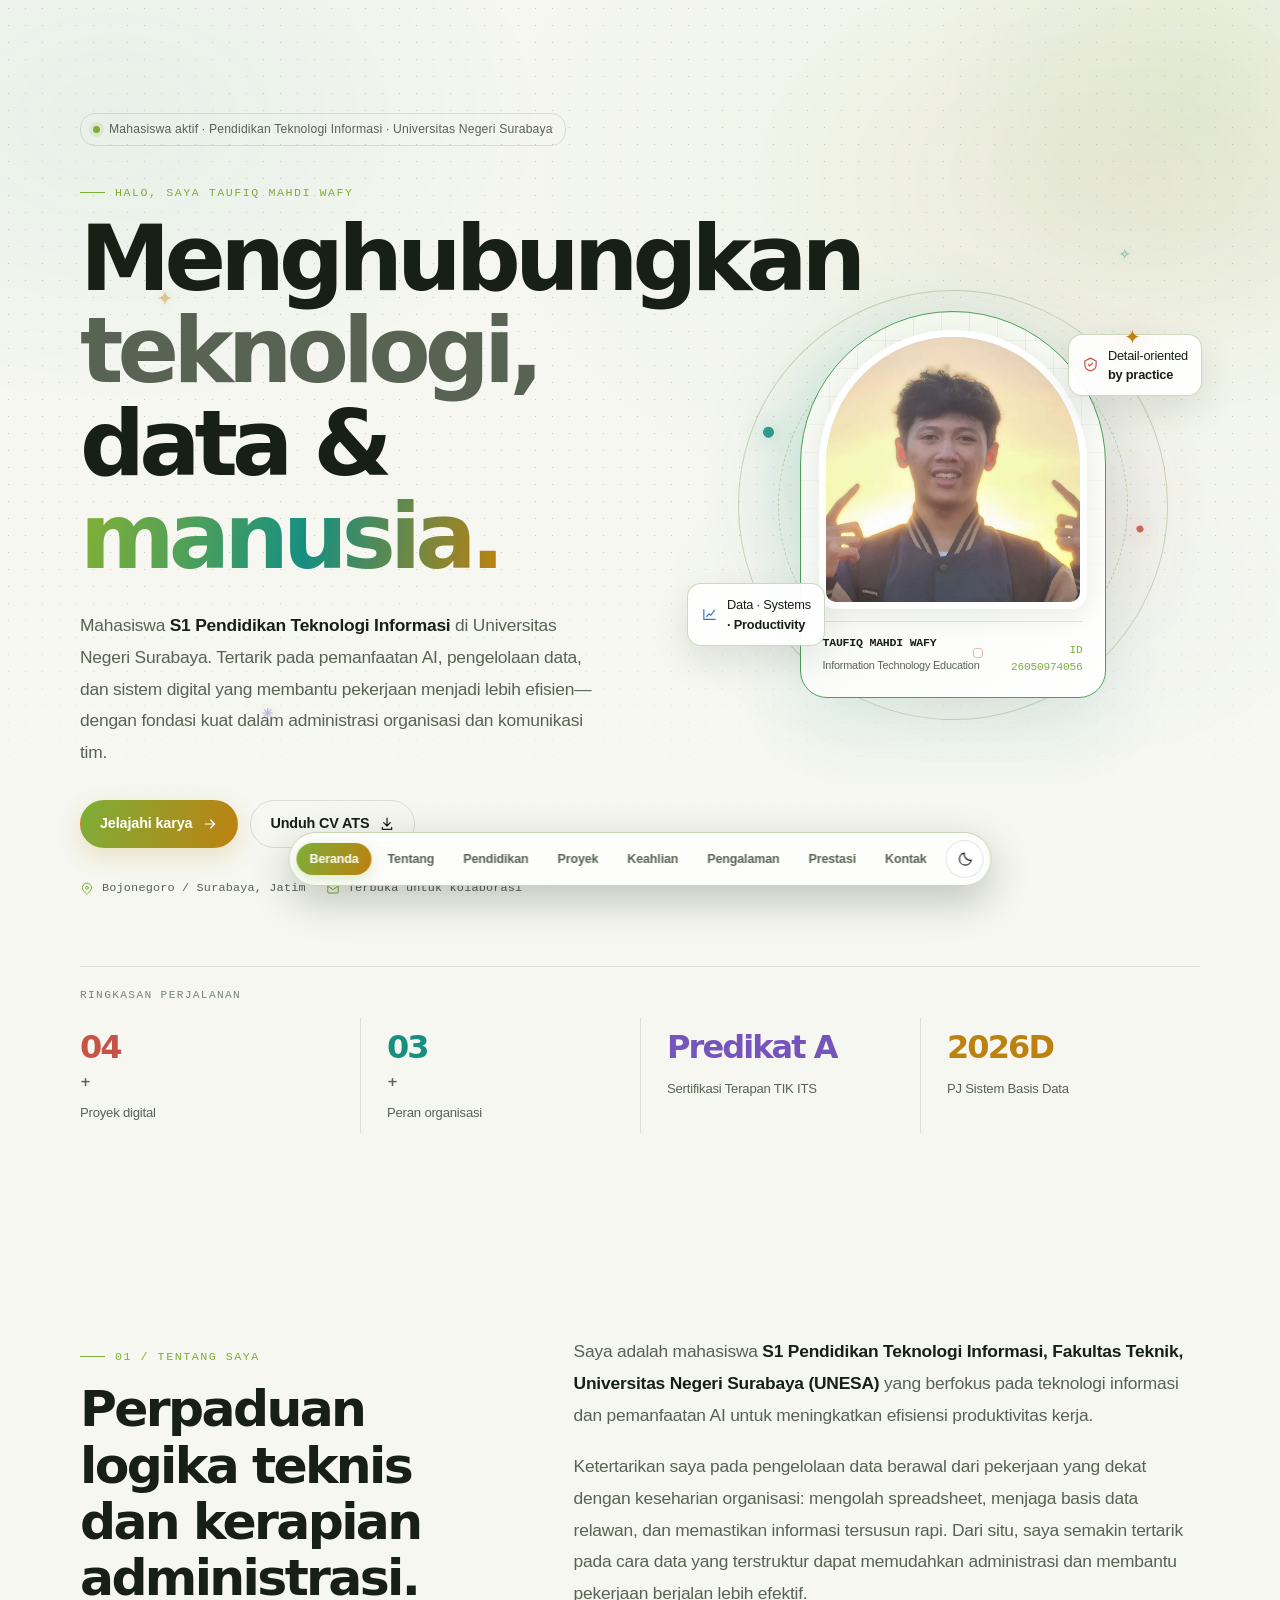
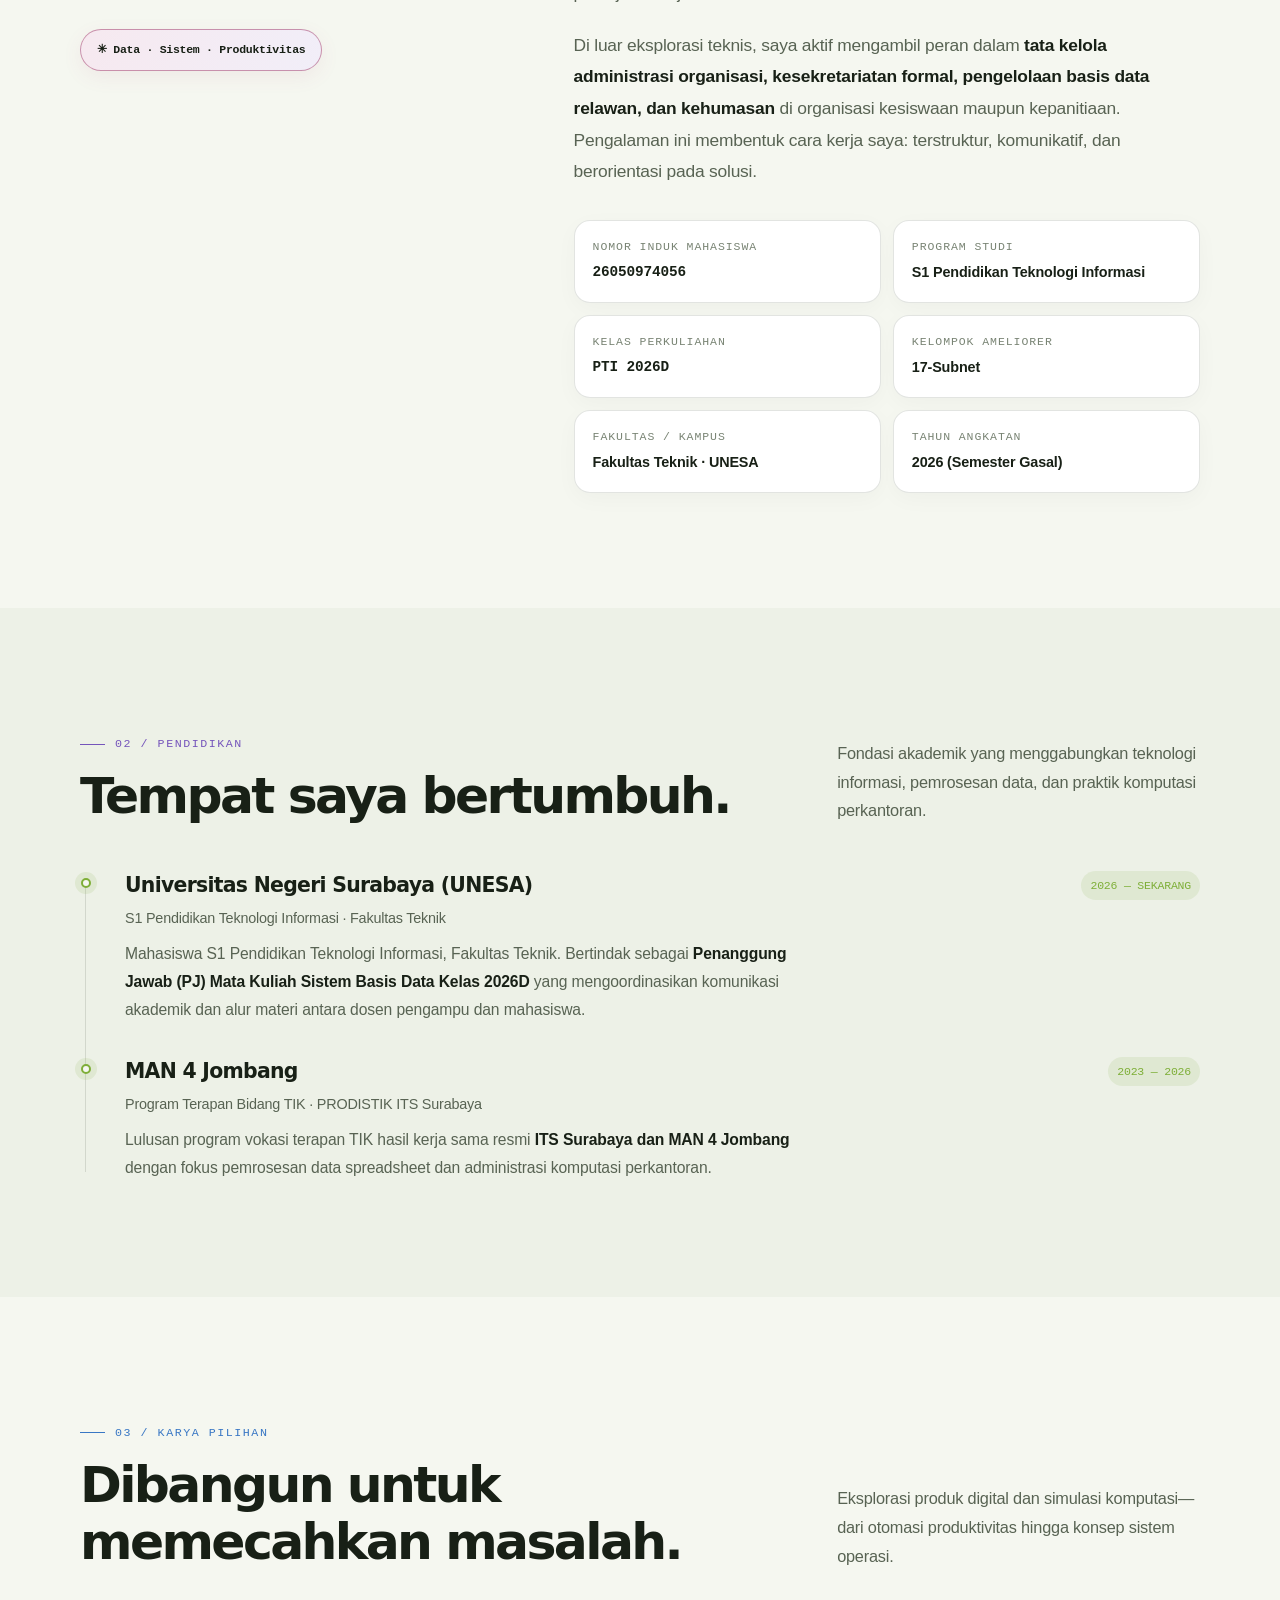
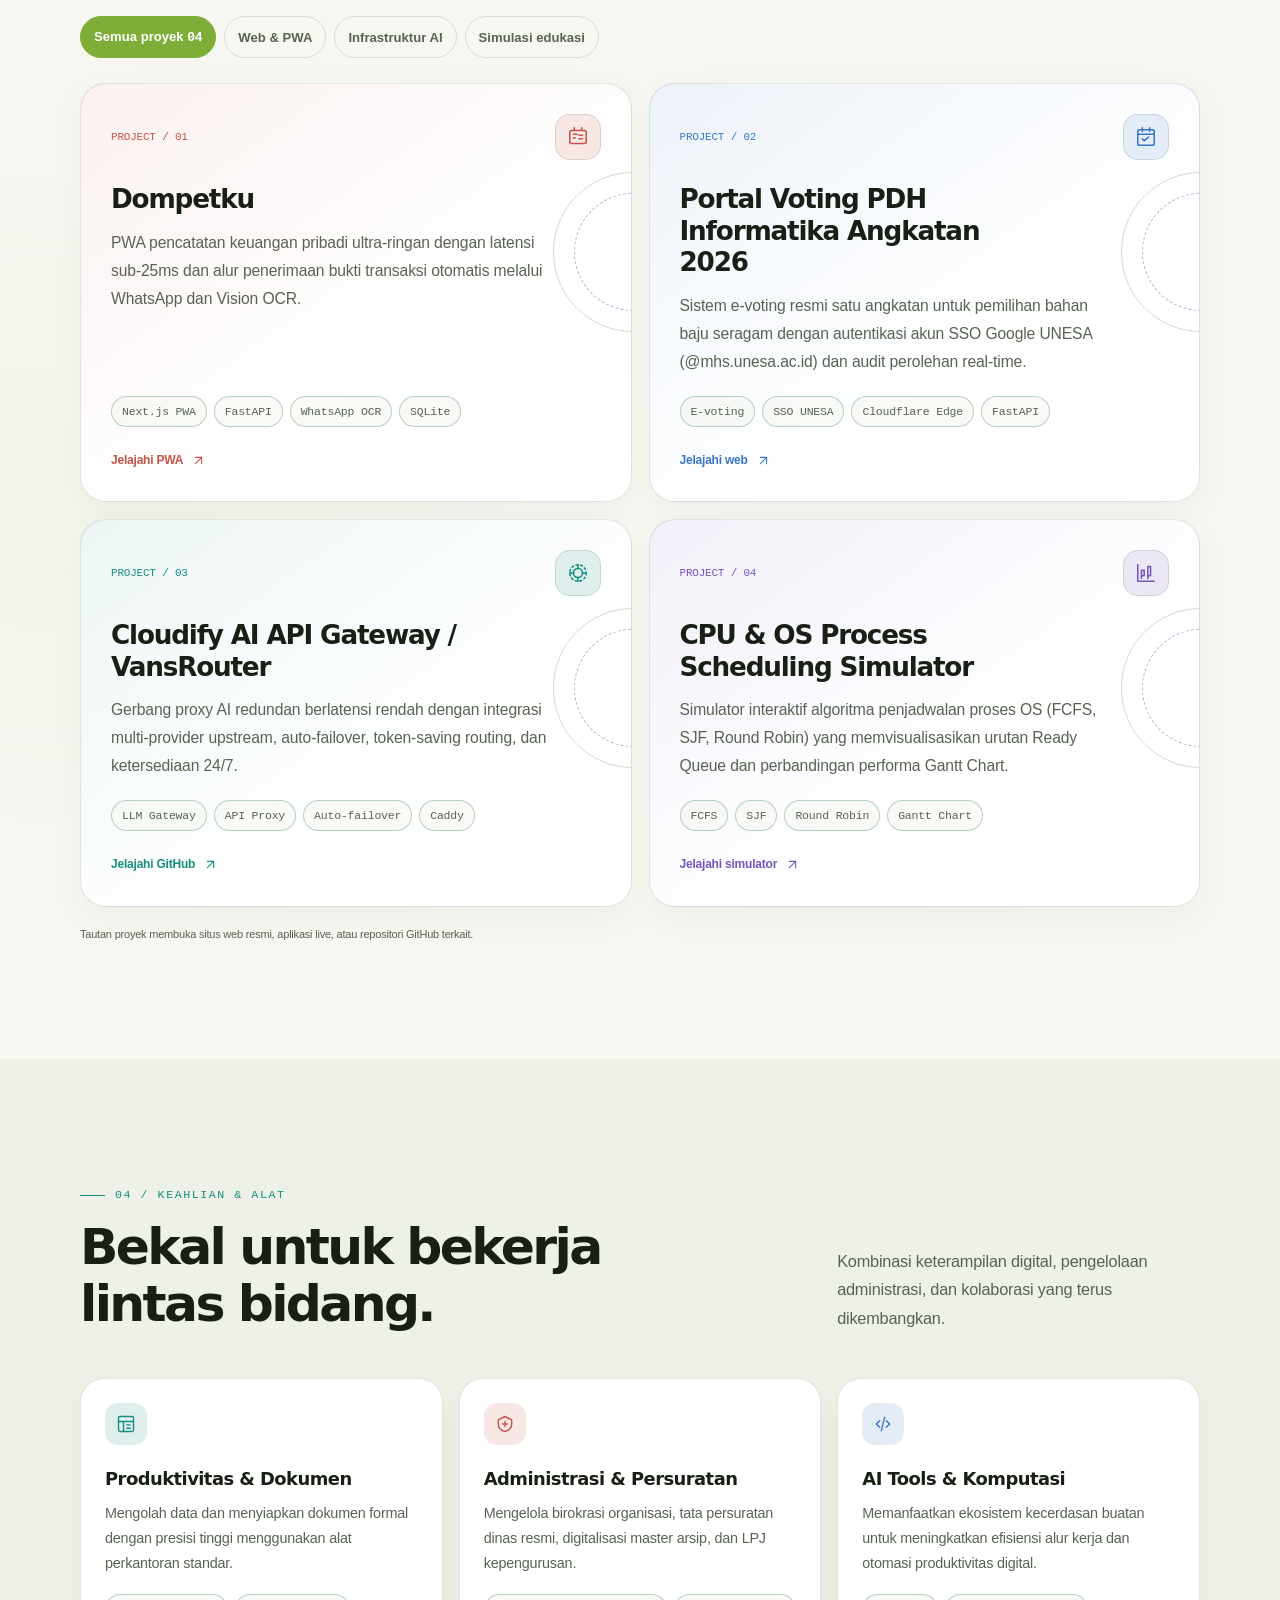
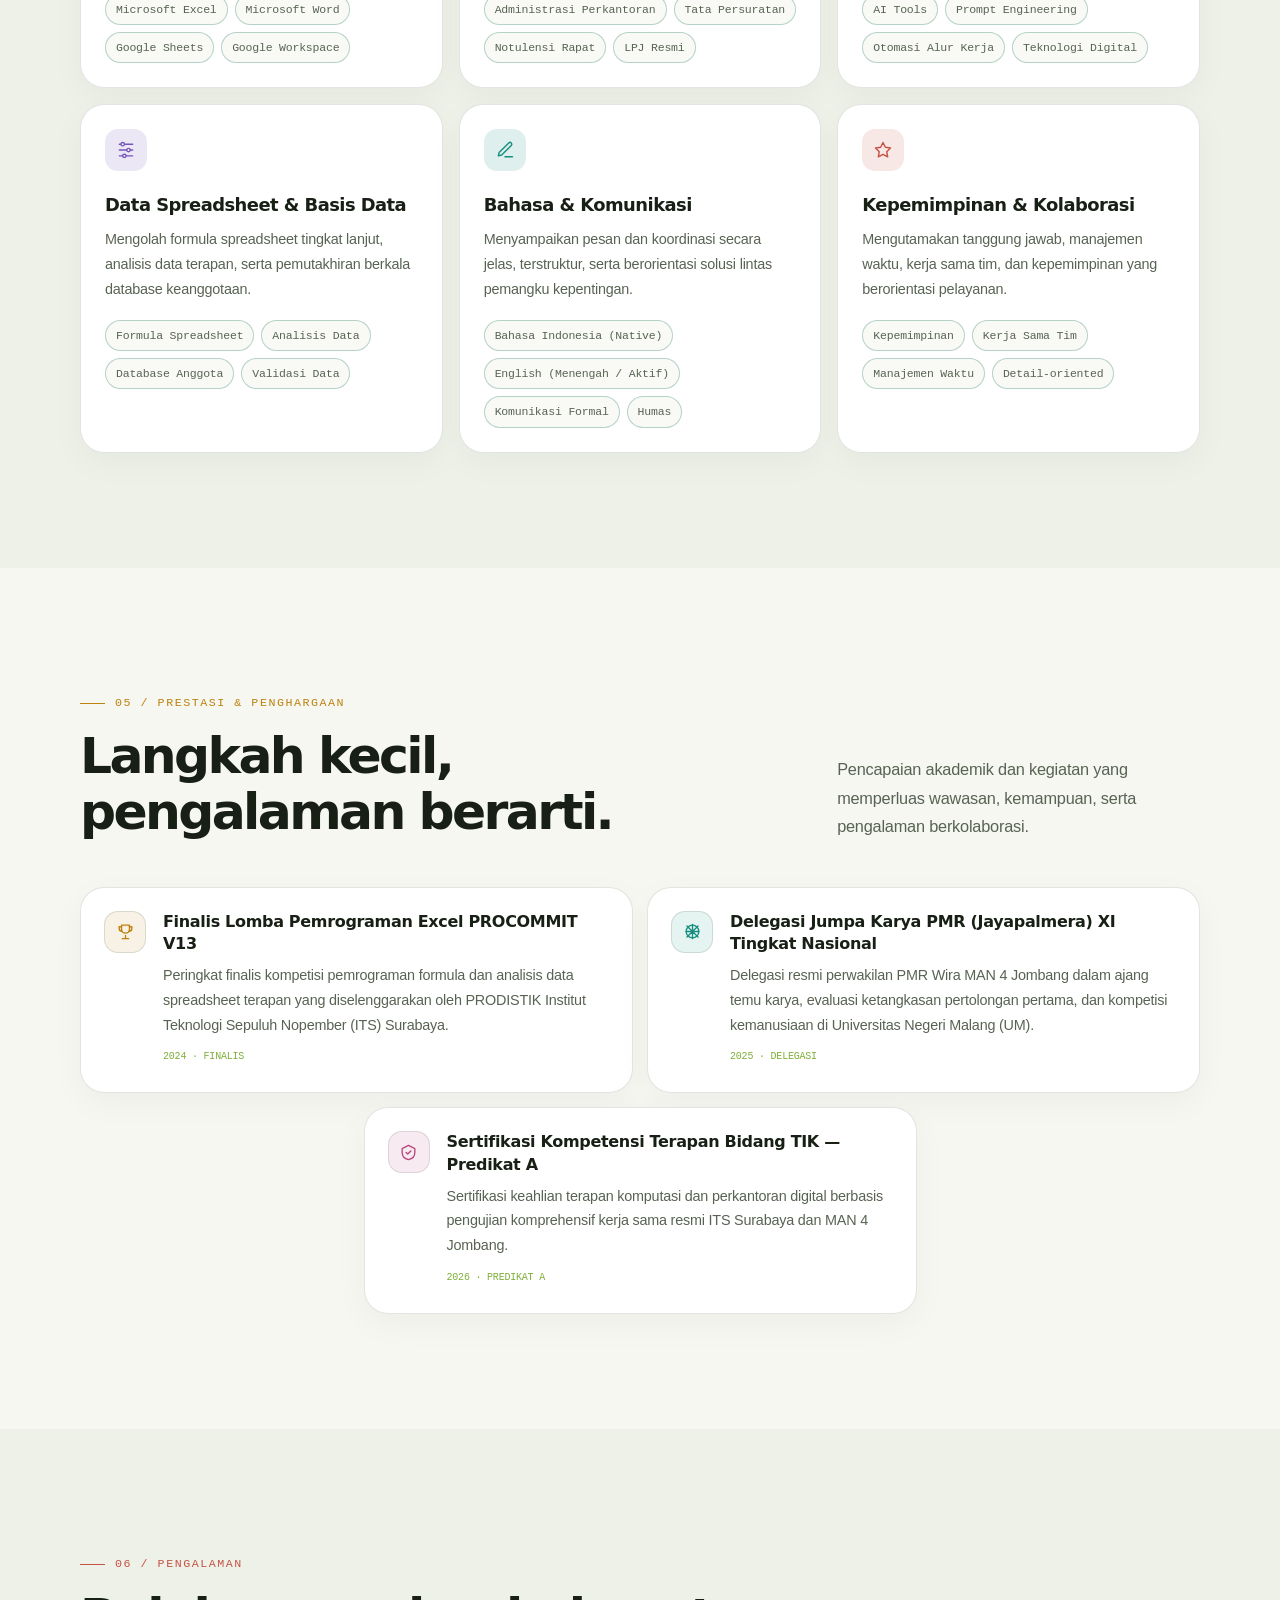
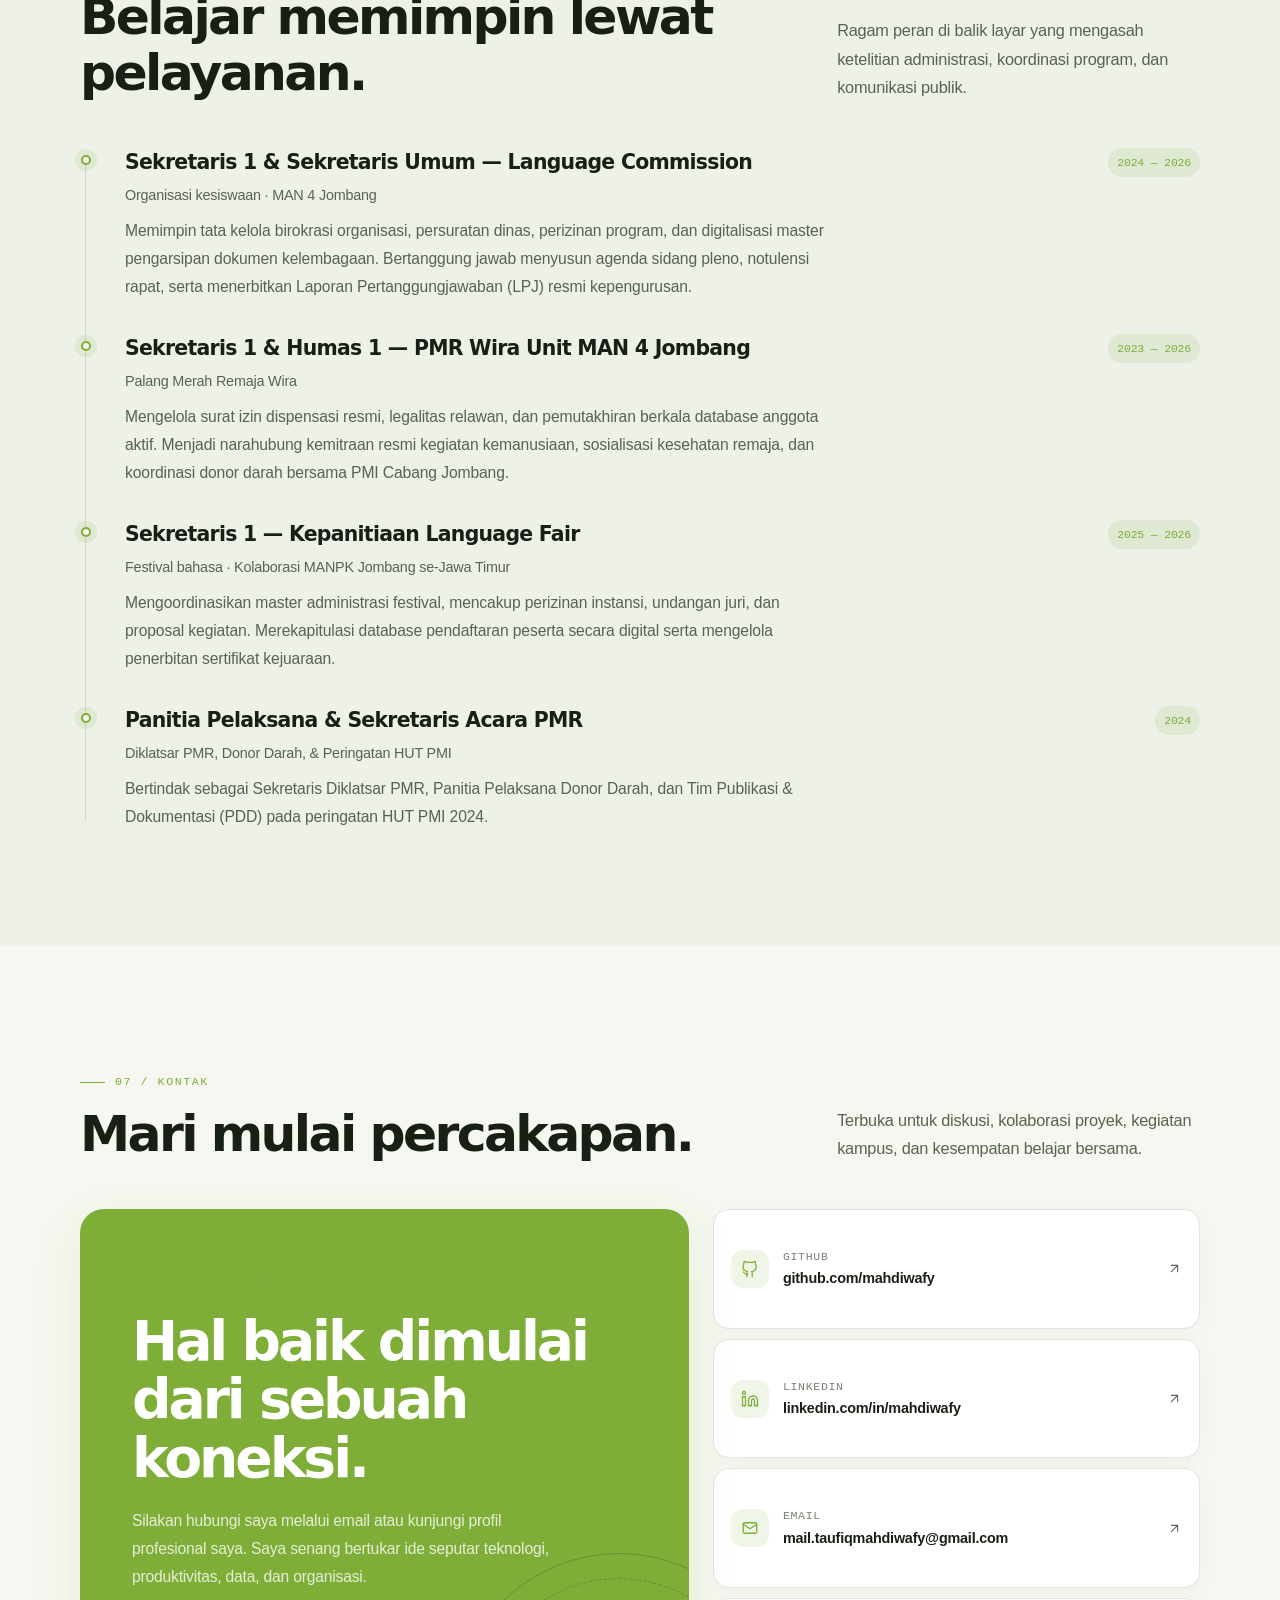
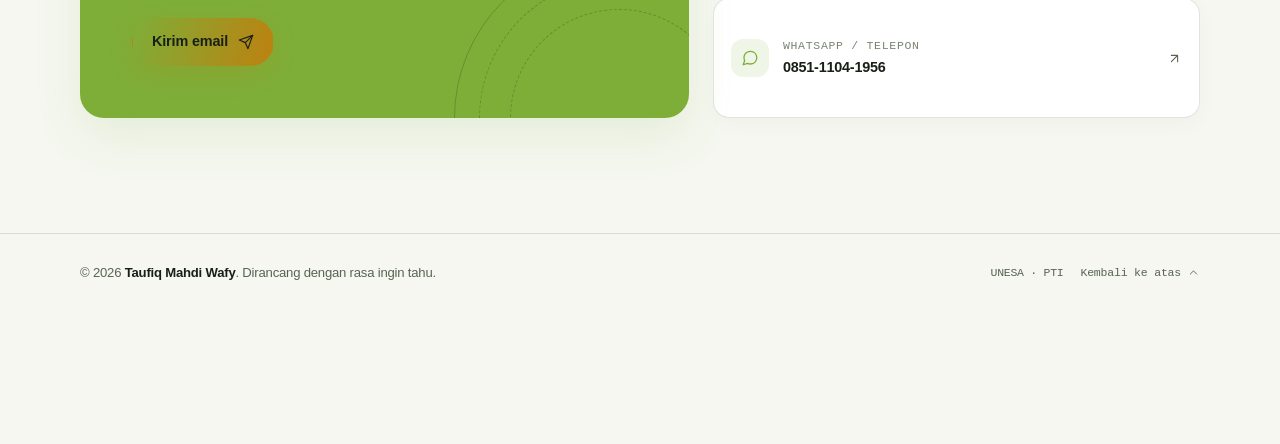
==== commit 227d5919: "feat(portfolio): update hero portrait with golden sunrise photo and refresh report PDF" ====
--- a/index.html
+++ b/index.html
@@ -897,7 +897,7 @@
       mask-image: linear-gradient(to bottom, #000, transparent 88%);
     }
     .portrait-photo-slot span { position: relative; z-index: 1; padding: 7px 12px; border: 1px solid var(--line); border-radius: 999px; background: color-mix(in srgb, var(--surface) 78%, transparent); color: var(--muted); font: 600 .68rem/1.3 var(--mono); }
-    .portrait-photo { position: absolute; inset: 0; width: 100%; height: 100%; object-fit: cover; object-position: center 22%; display: block; z-index: 1; }
+    .portrait-photo { position: absolute; inset: 0; width: 100%; height: 100%; object-fit: cover; object-position: center center; display: block; z-index: 1; }
     .portrait-footer { z-index: 2; }
     @media (max-width: 560px) { .portrait-photo-slot { inset: 15px 15px 84px; border-width: 6px; } }
     /* Optimasi: jeda animasi di luar layar dan kurangi kerja per pointer event. */
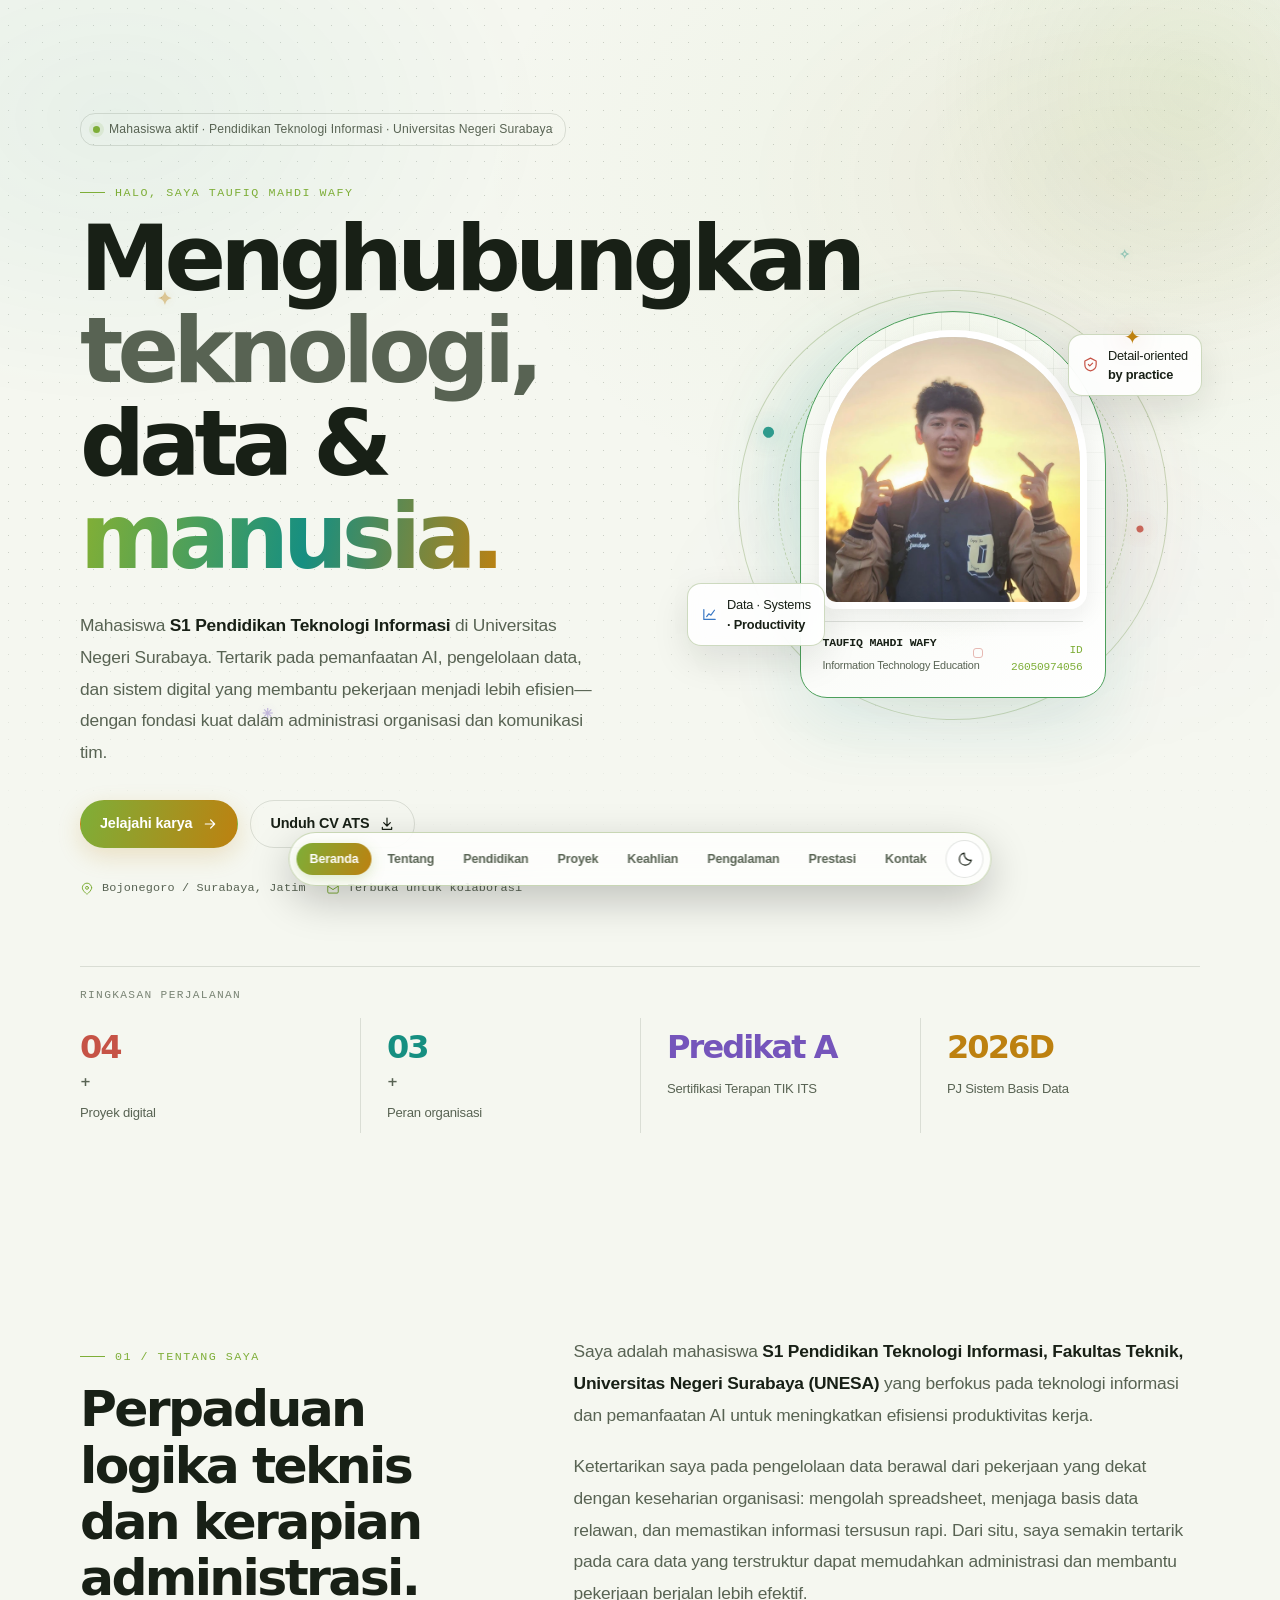
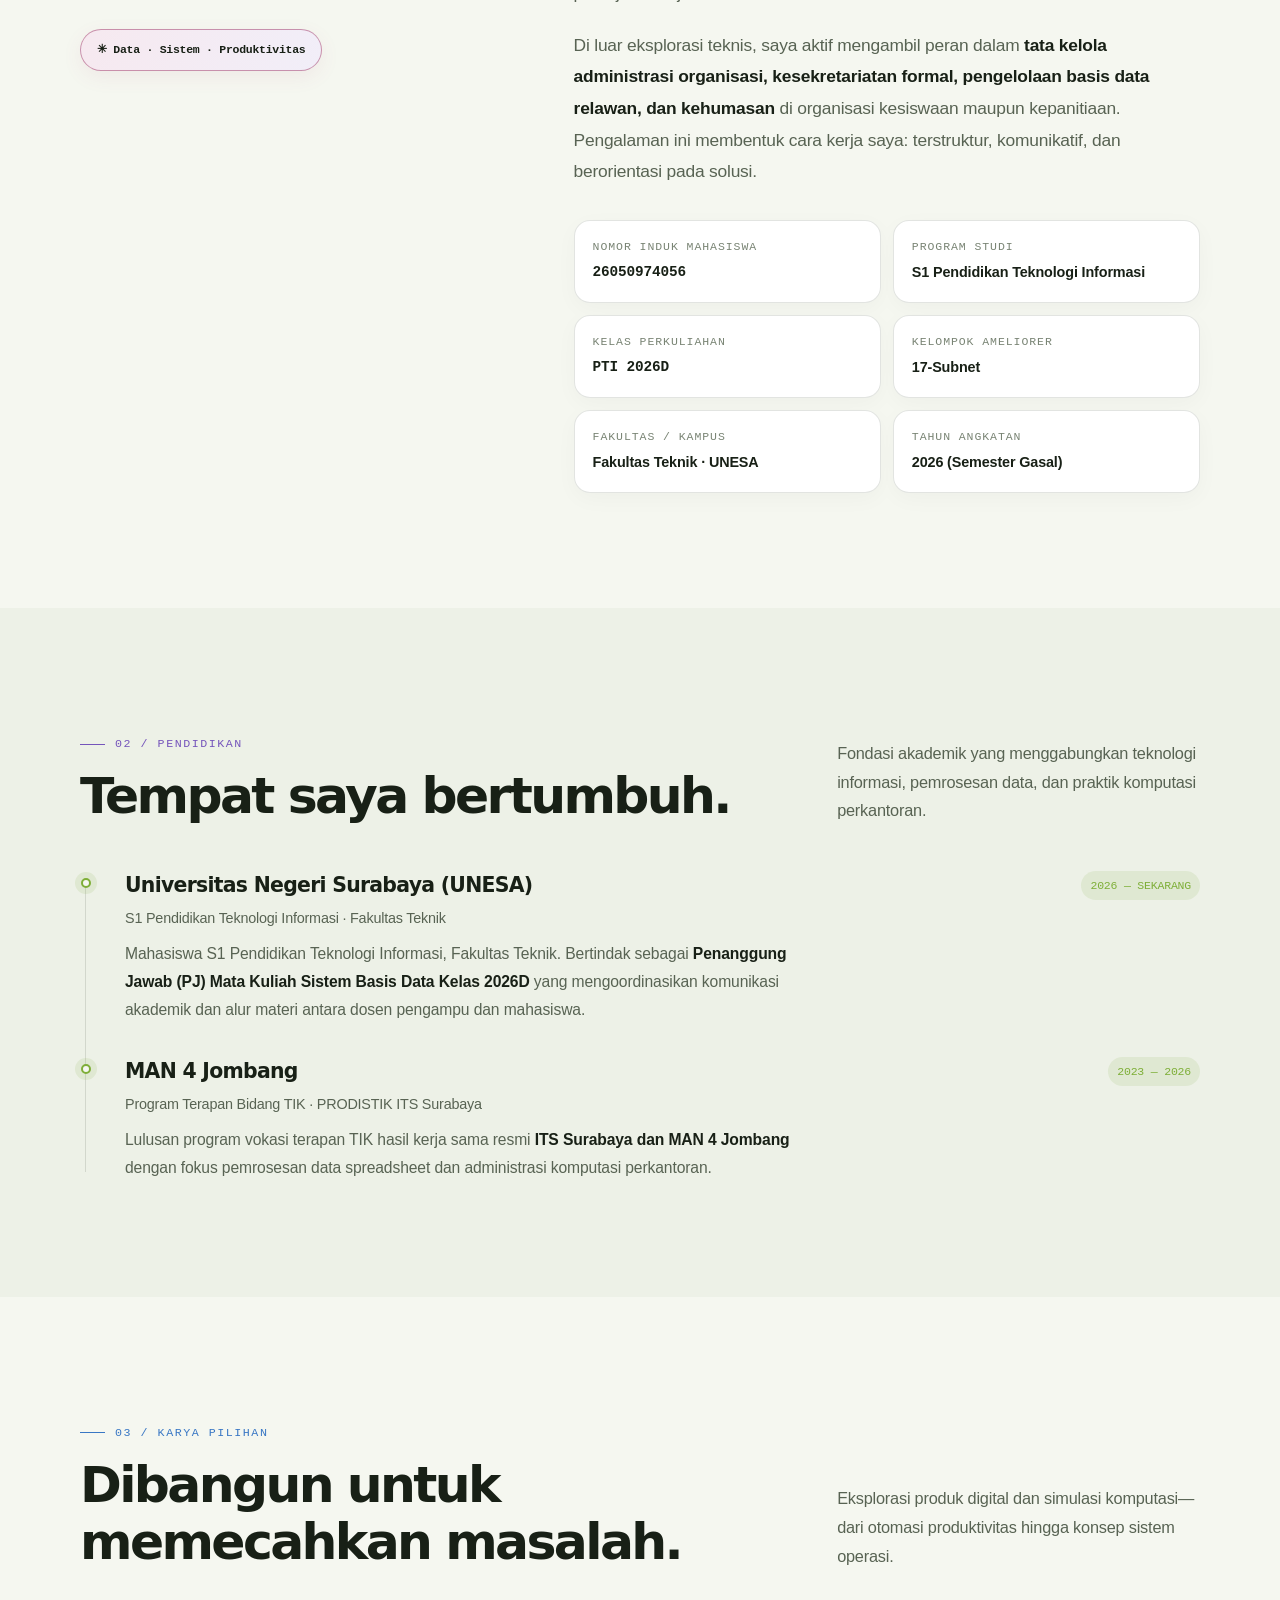
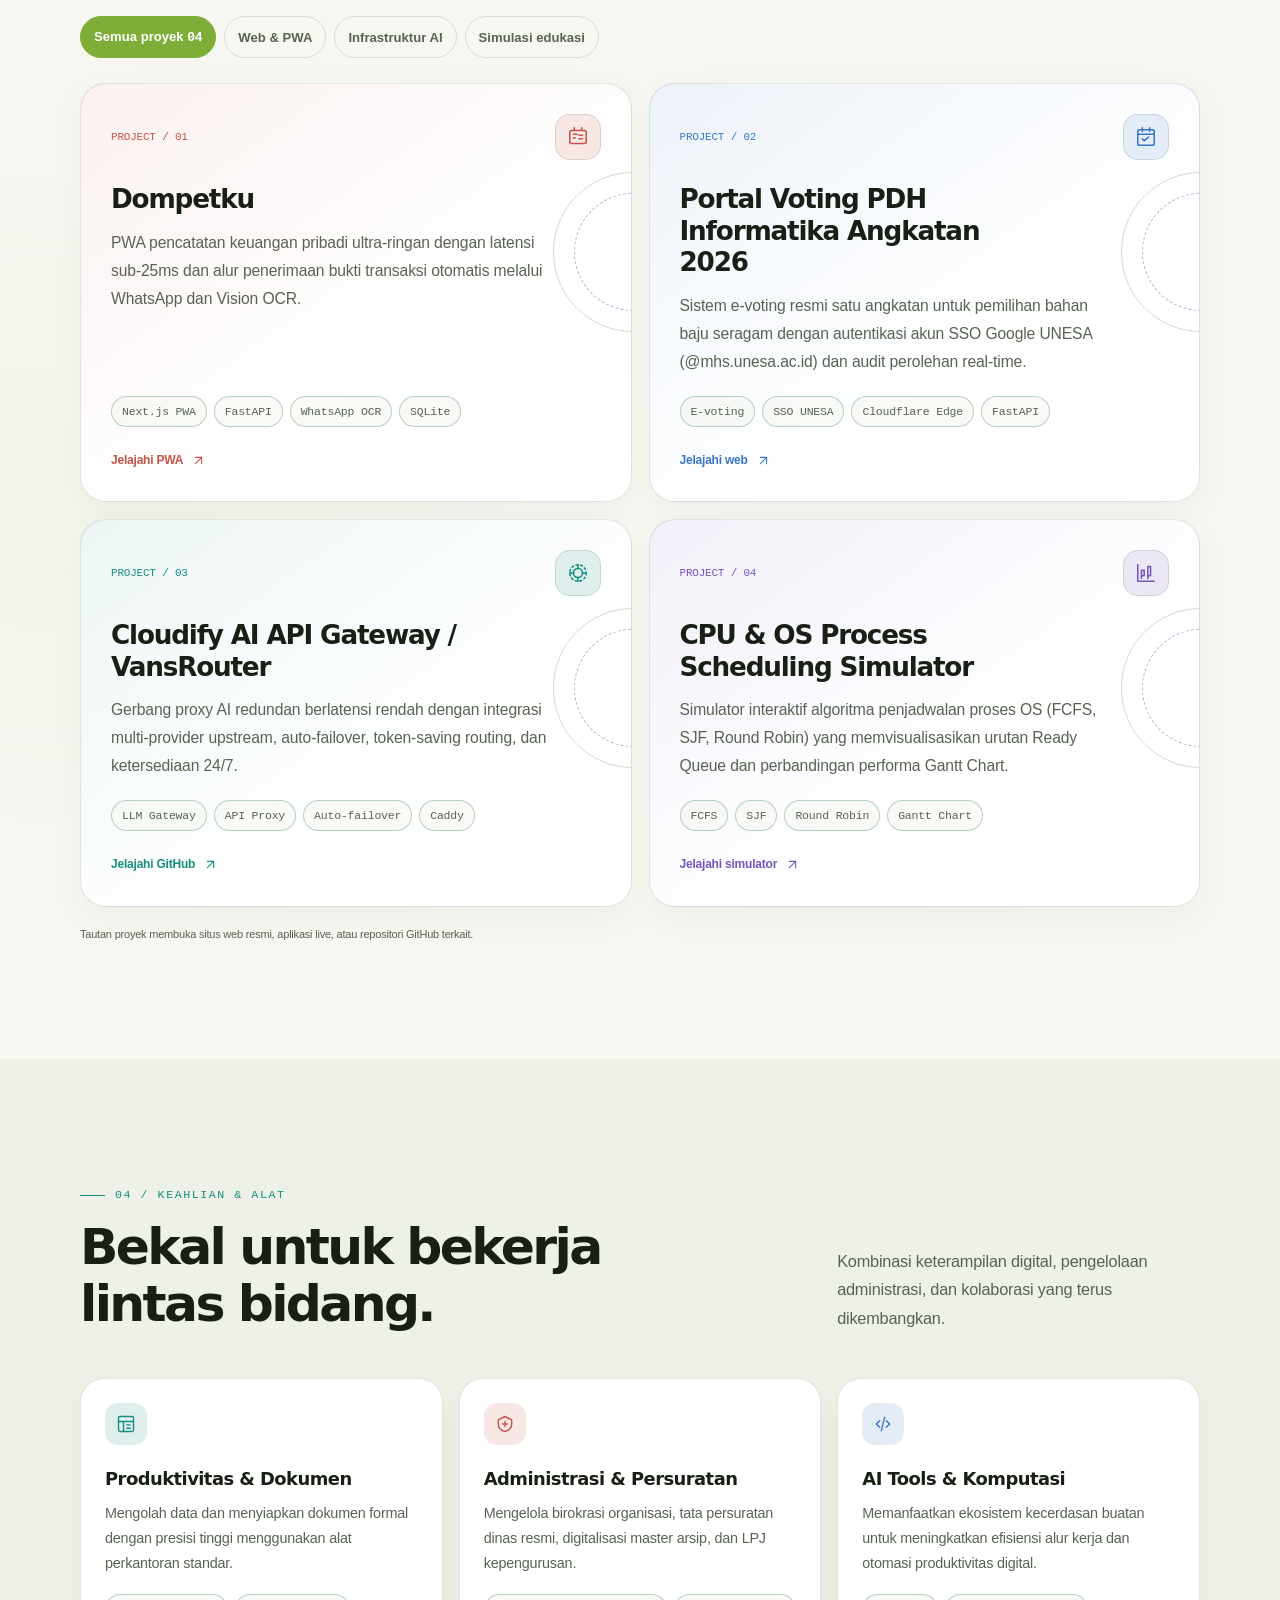
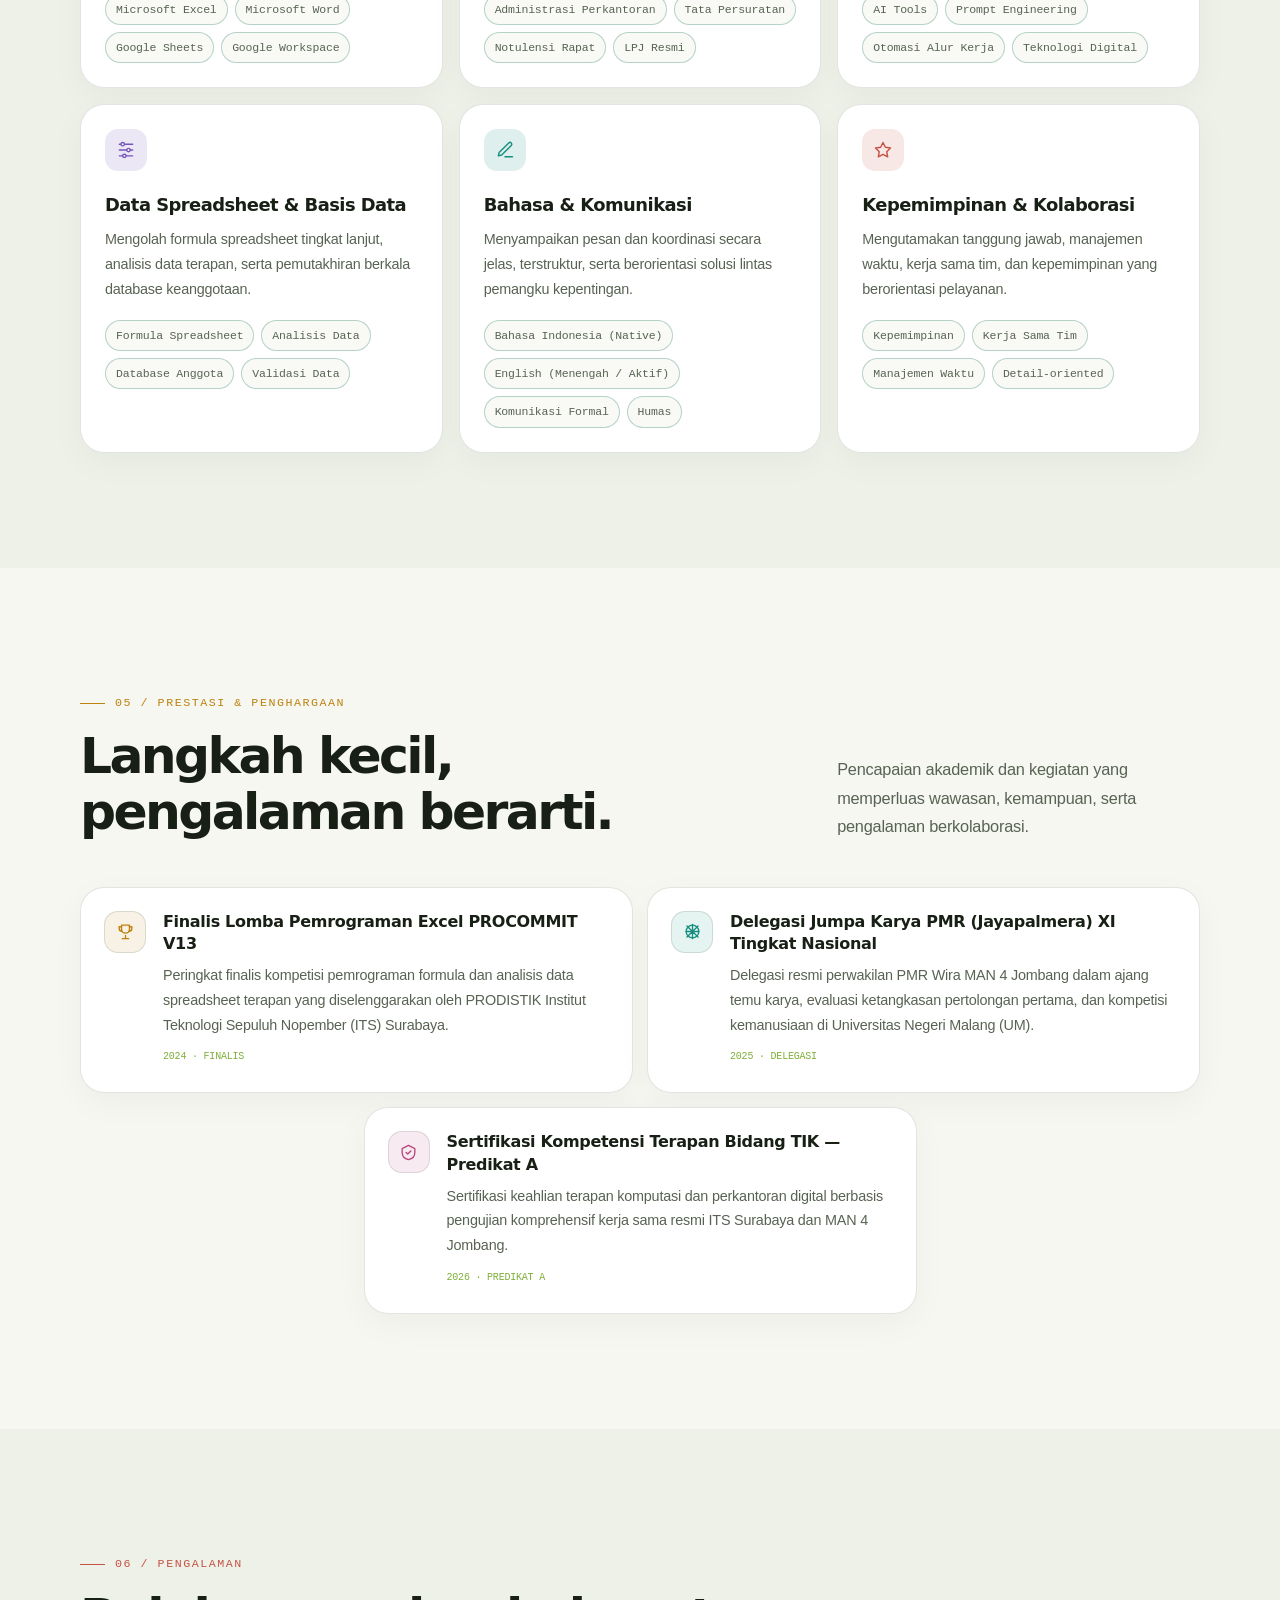
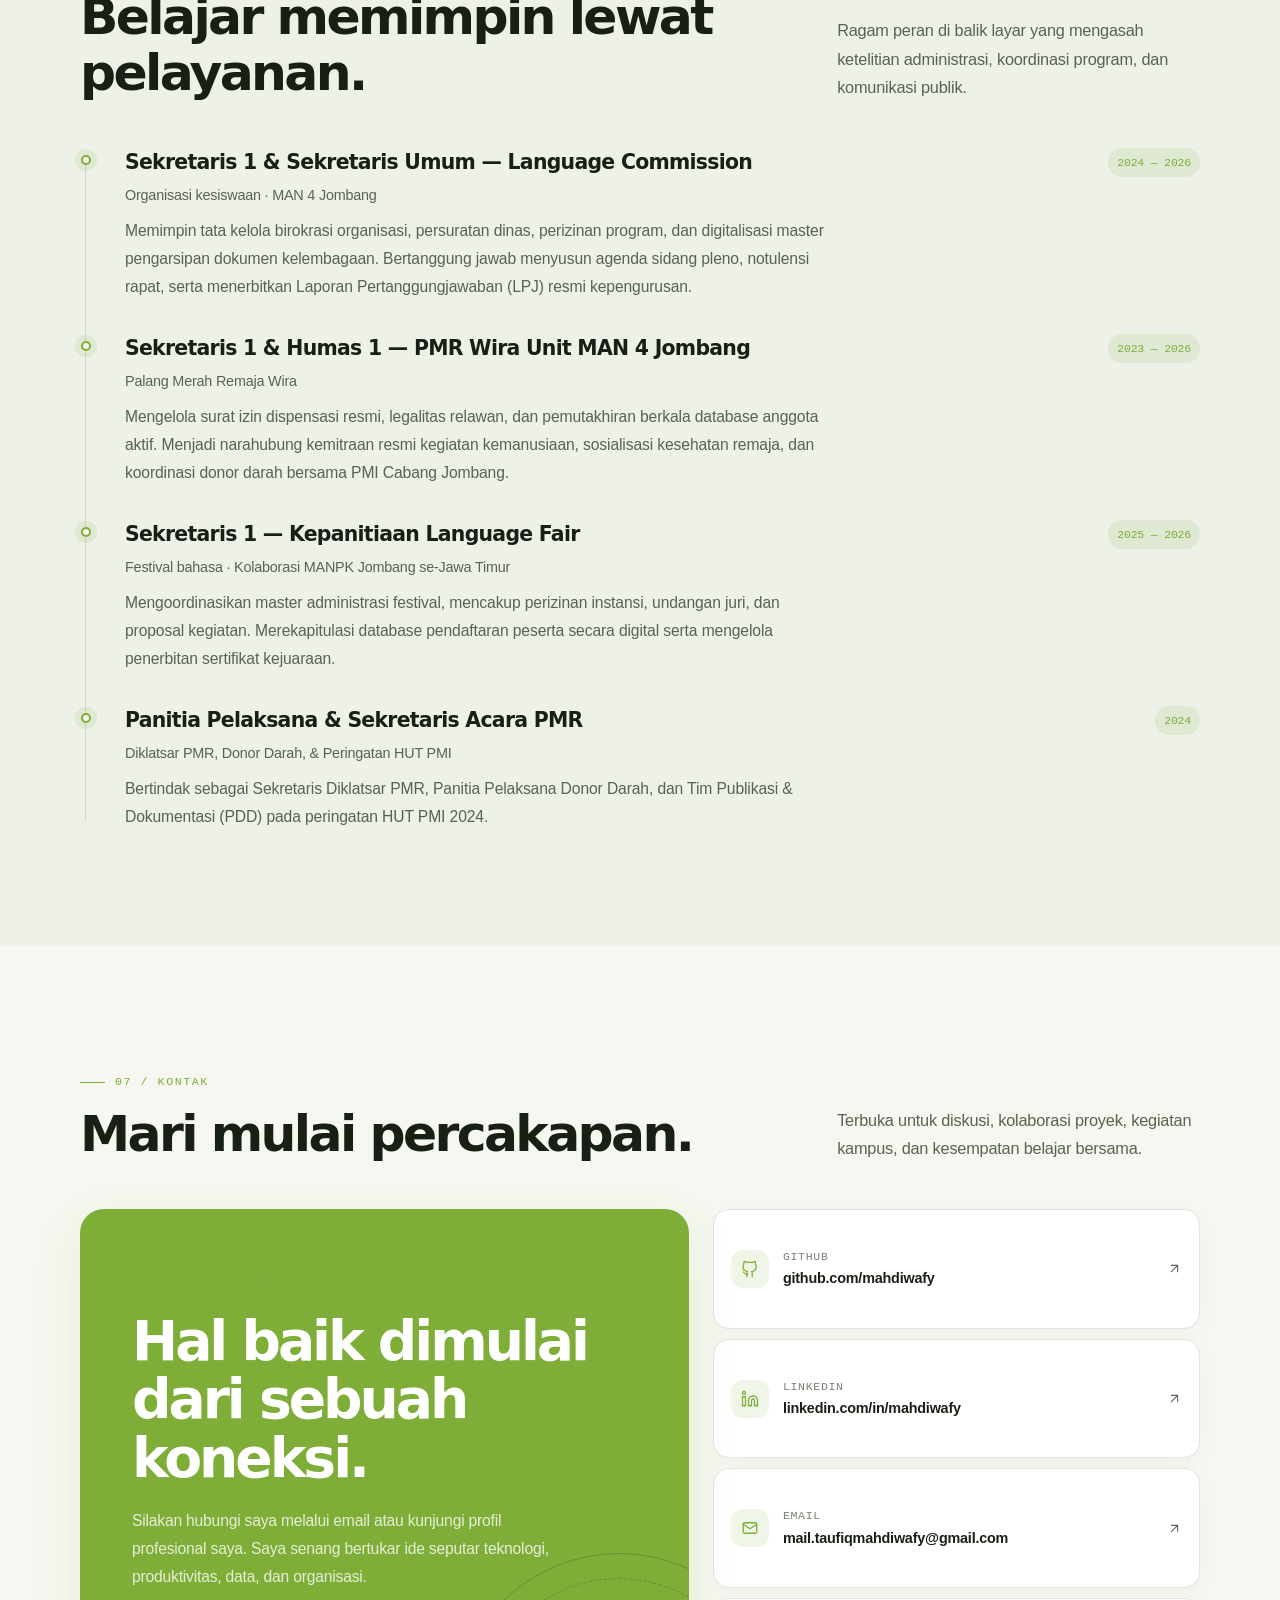
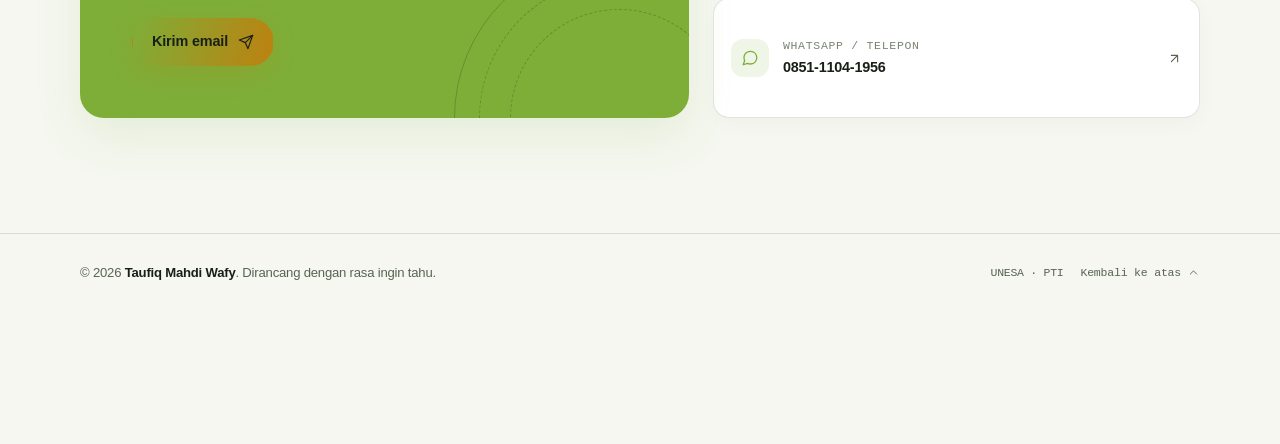
==== commit 44051120: "feat(portfolio): zoom out hero portrait, eliminate caching with strict zero-cache headers and versio" ====
--- a/index.html
+++ b/index.html
@@ -5,6 +5,9 @@
   <meta name="viewport" content="width=device-width, initial-scale=1">
   <meta name="theme-color" content="#101410">
   <meta name="description" content="Portofolio Taufiq Mahdi Wafy — mahasiswa Pendidikan Teknologi Informasi UNESA, dengan fokus pada teknologi informasi, AI, administrasi organisasi, dan pengelolaan data.">
+  <meta http-equiv="Cache-Control" content="no-cache, no-store, must-revalidate">
+  <meta http-equiv="Pragma" content="no-cache">
+  <meta http-equiv="Expires" content="0">
   <title>Taufiq Mahdi Wafy — Portfolio</title>
   <link rel="icon" href="data:image/svg+xml,<svg xmlns=%22http://www.w3.org/2000/svg%22 viewBox=%220 0 100 100%22><circle cx=%2250%22 cy=%2250%22 r=%2246%22 fill=%22%23101410%22 stroke=%22%23c2f970%22 stroke-width=%228%22/><text x=%2250%22 y=%2265%22 font-family=%22system-ui, sans-serif%22 font-size=%2246%22 font-weight=%22bold%22 fill=%22%23c2f970%22 text-anchor=%22middle%22>W</text></svg>">
   <style>
@@ -947,7 +950,7 @@
             <div class="visual-orbit" aria-hidden="true"><span class="orbit-dot one"></span><span class="orbit-dot two"></span></div>
             <div class="portrait-card">
               <div class="portrait-grid" aria-hidden="true"></div>
-              <div class="portrait-photo-slot" role="img" aria-label="Foto Profil Resmi Taufiq Mahdi Wafy"><img src="./assets/img/wafy_profile.webp" alt="Foto Resmi Taufiq Mahdi Wafy" class="portrait-photo"></div>
+              <div class="portrait-photo-slot" role="img" aria-label="Foto Profil Resmi Taufiq Mahdi Wafy"><img src="./assets/img/wafy_profile_sunrise.webp?v=20261027_1535" alt="Foto Resmi Taufiq Mahdi Wafy" class="portrait-photo"></div>
               <div class="portrait-footer"><div><strong>TAUFIQ MAHDI WAFY</strong><small>Information Technology Education</small></div><div class="portrait-code">ID<br>26050974056</div></div>
             </div>
             <div class="float-chip top"><svg viewBox="0 0 24 24" fill="none" stroke="currentColor" stroke-width="1.7" stroke-linecap="round" stroke-linejoin="round" aria-hidden="true"><path d="M12 3 4 7v5c0 5 3.5 8 8 9 4.5-1 8-4 8-9V7l-8-4Z"/><path d="m9 12 2 2 4-4"/></svg><span>Detail-oriented<br><strong>by practice</strong></span></div>
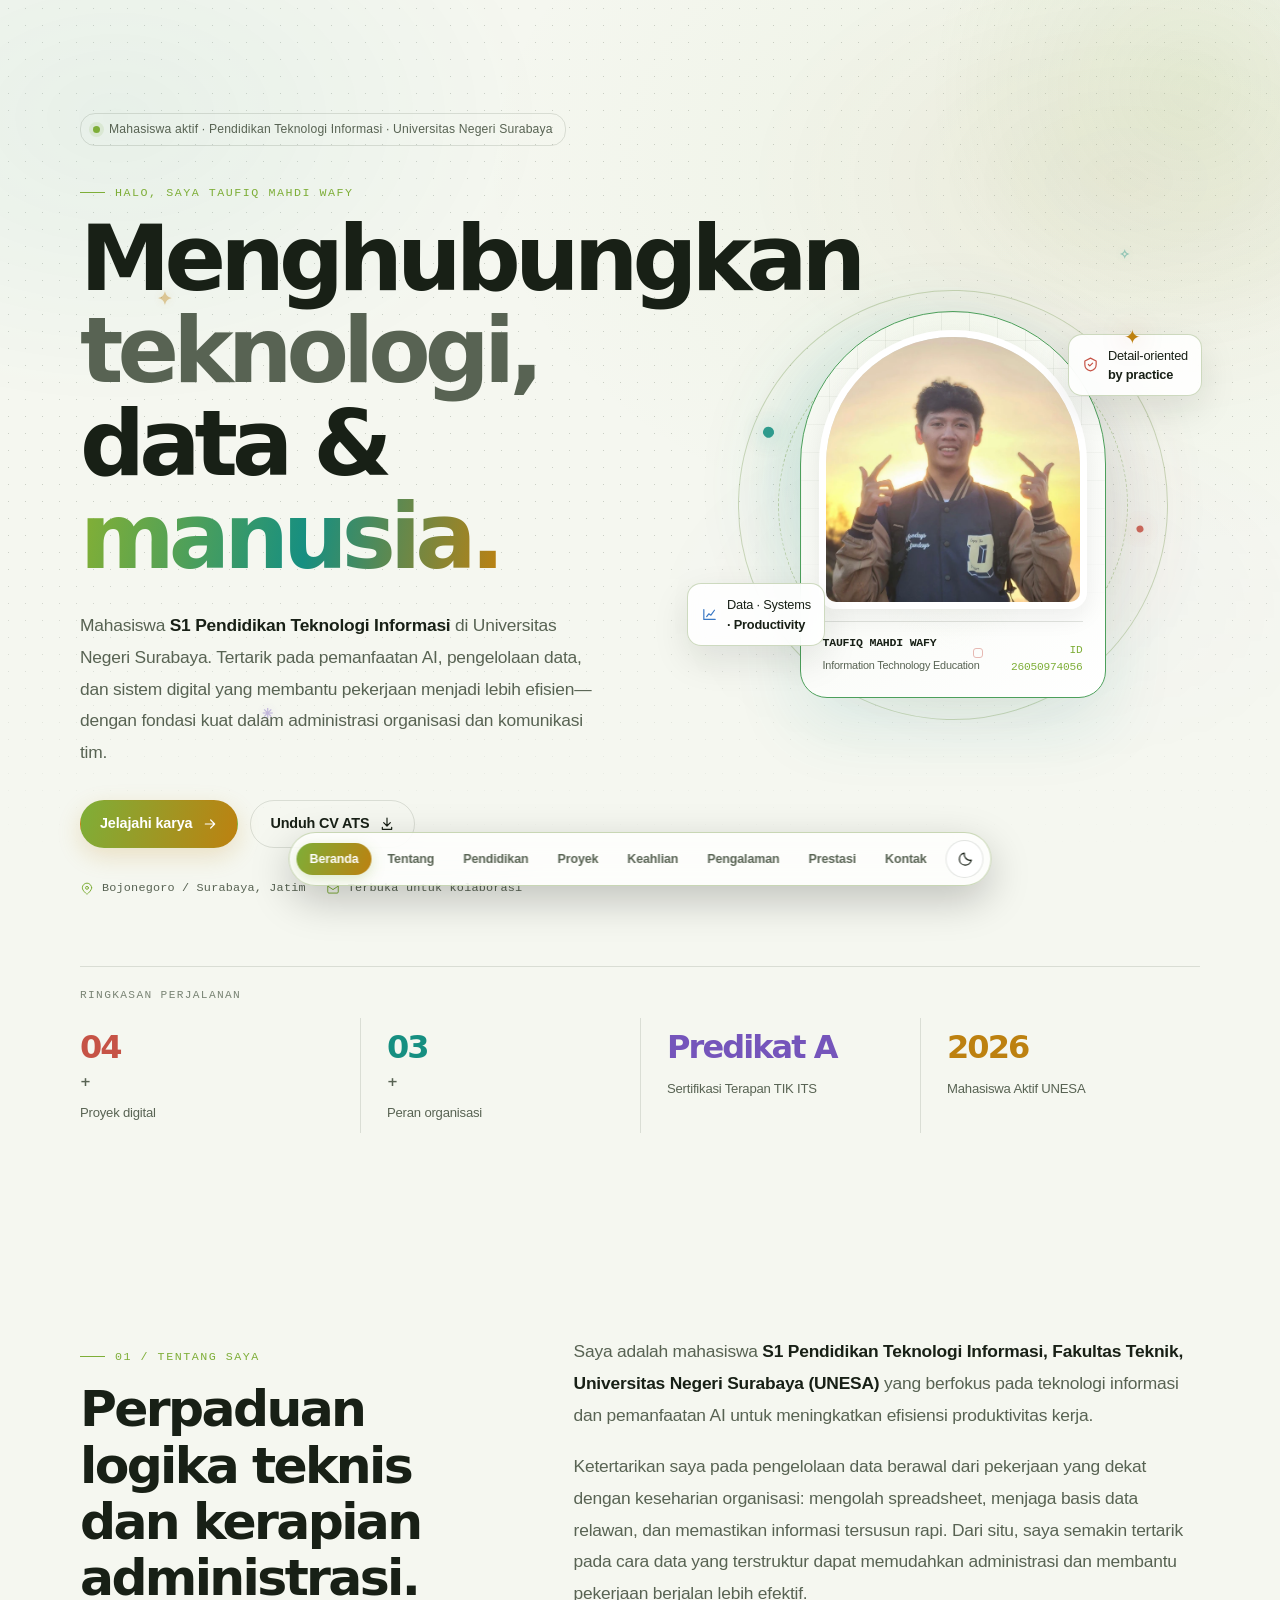
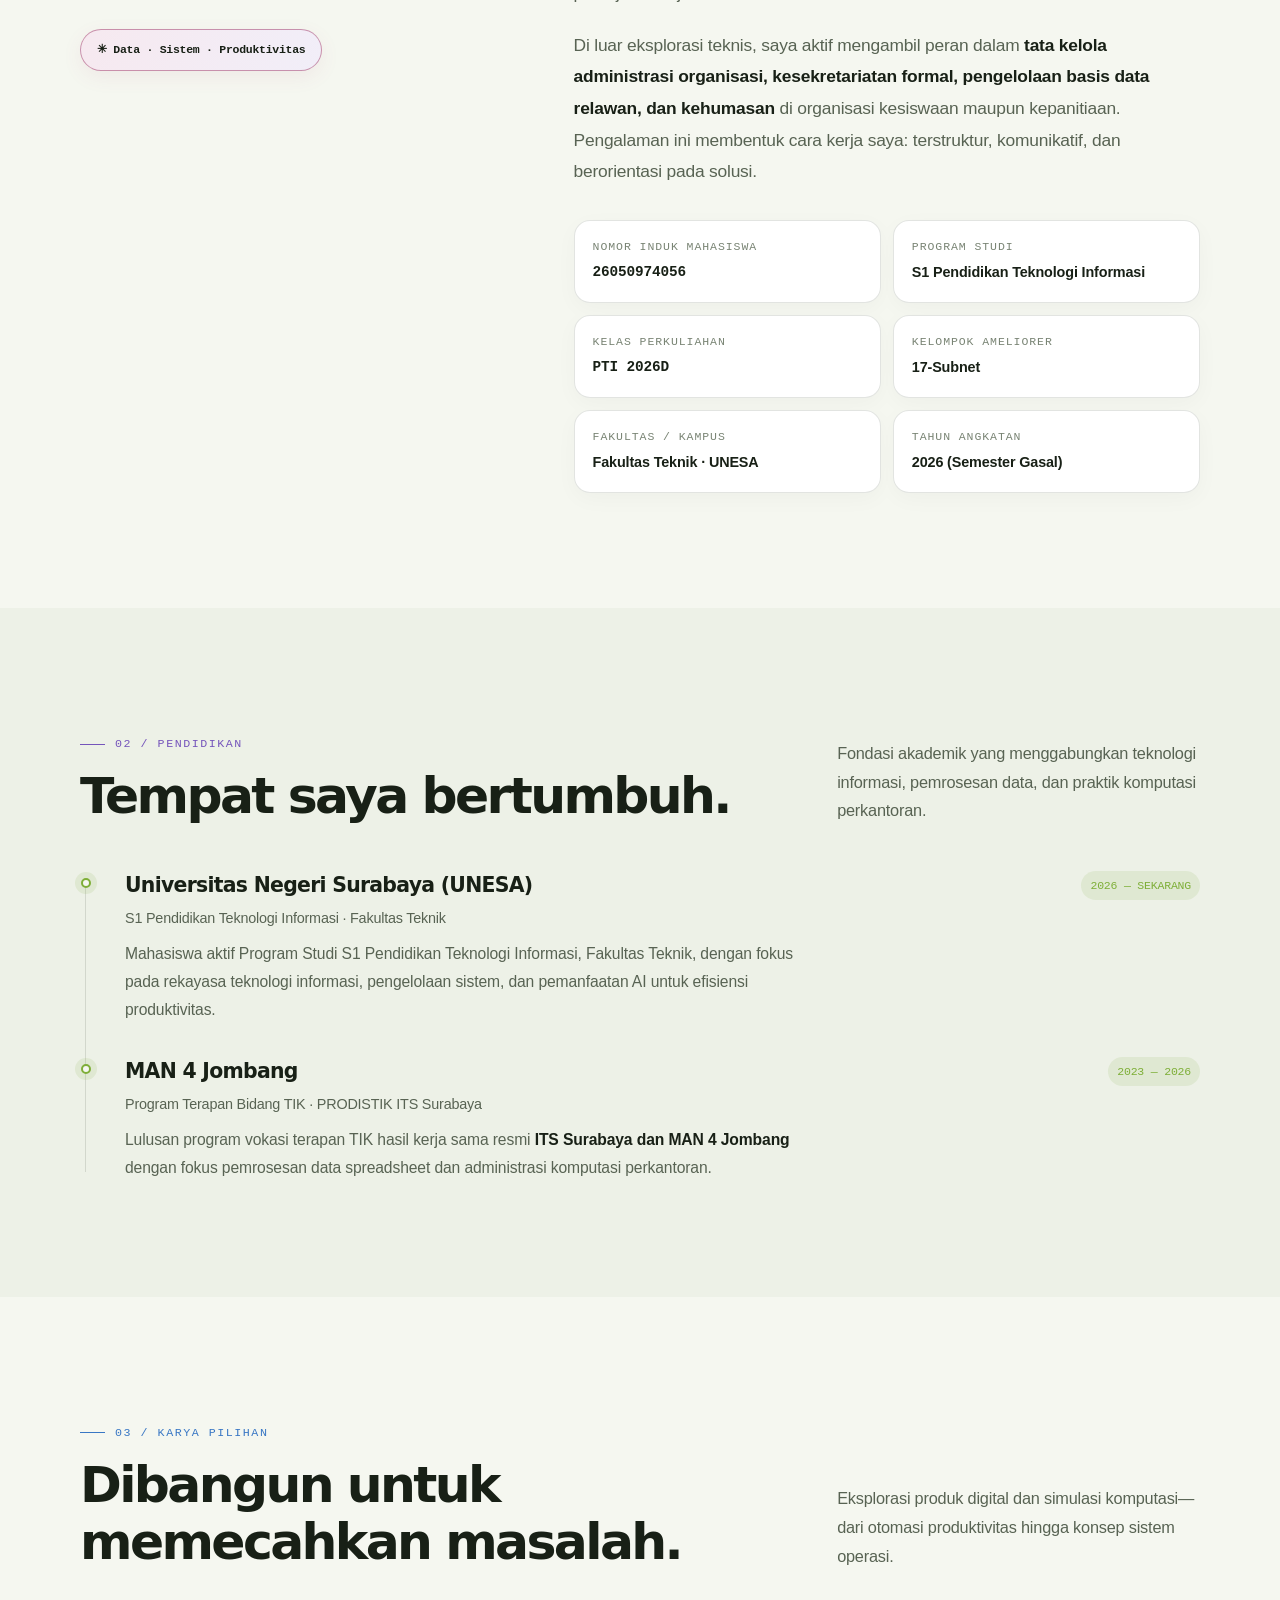
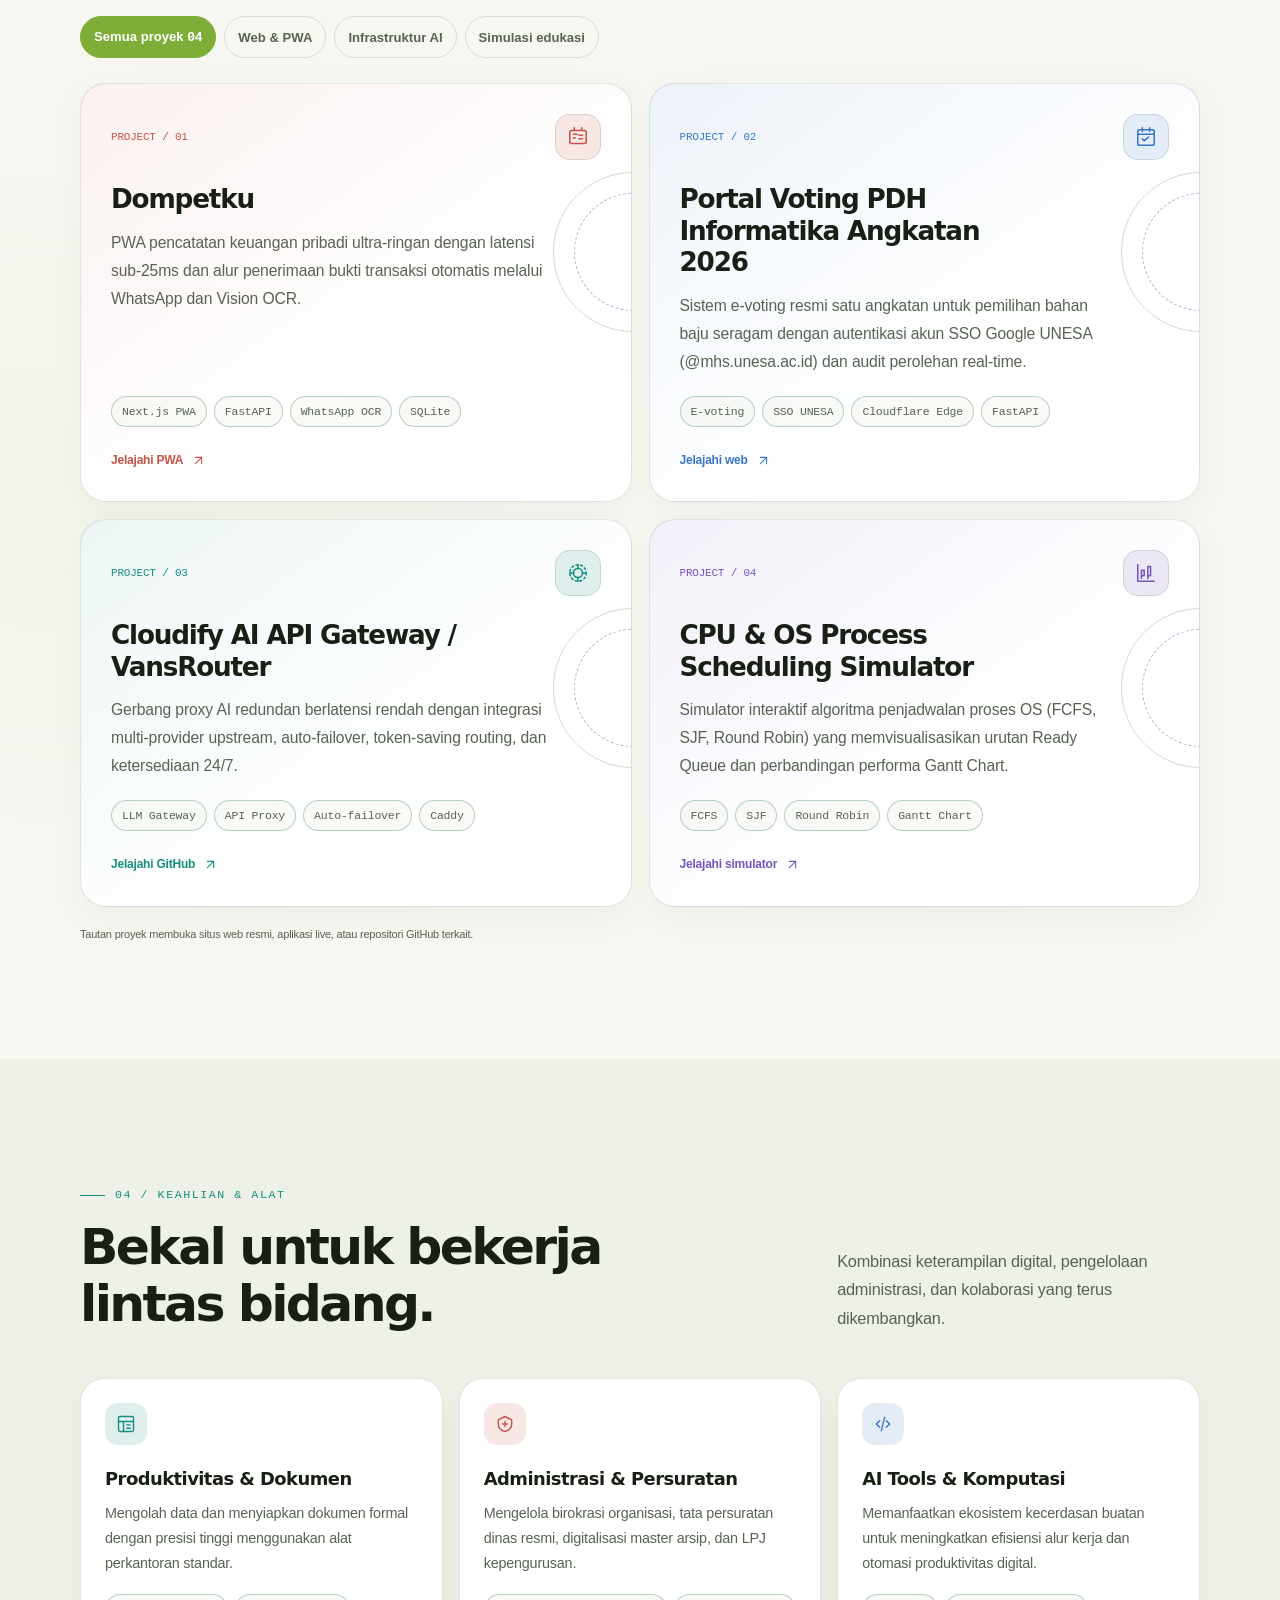
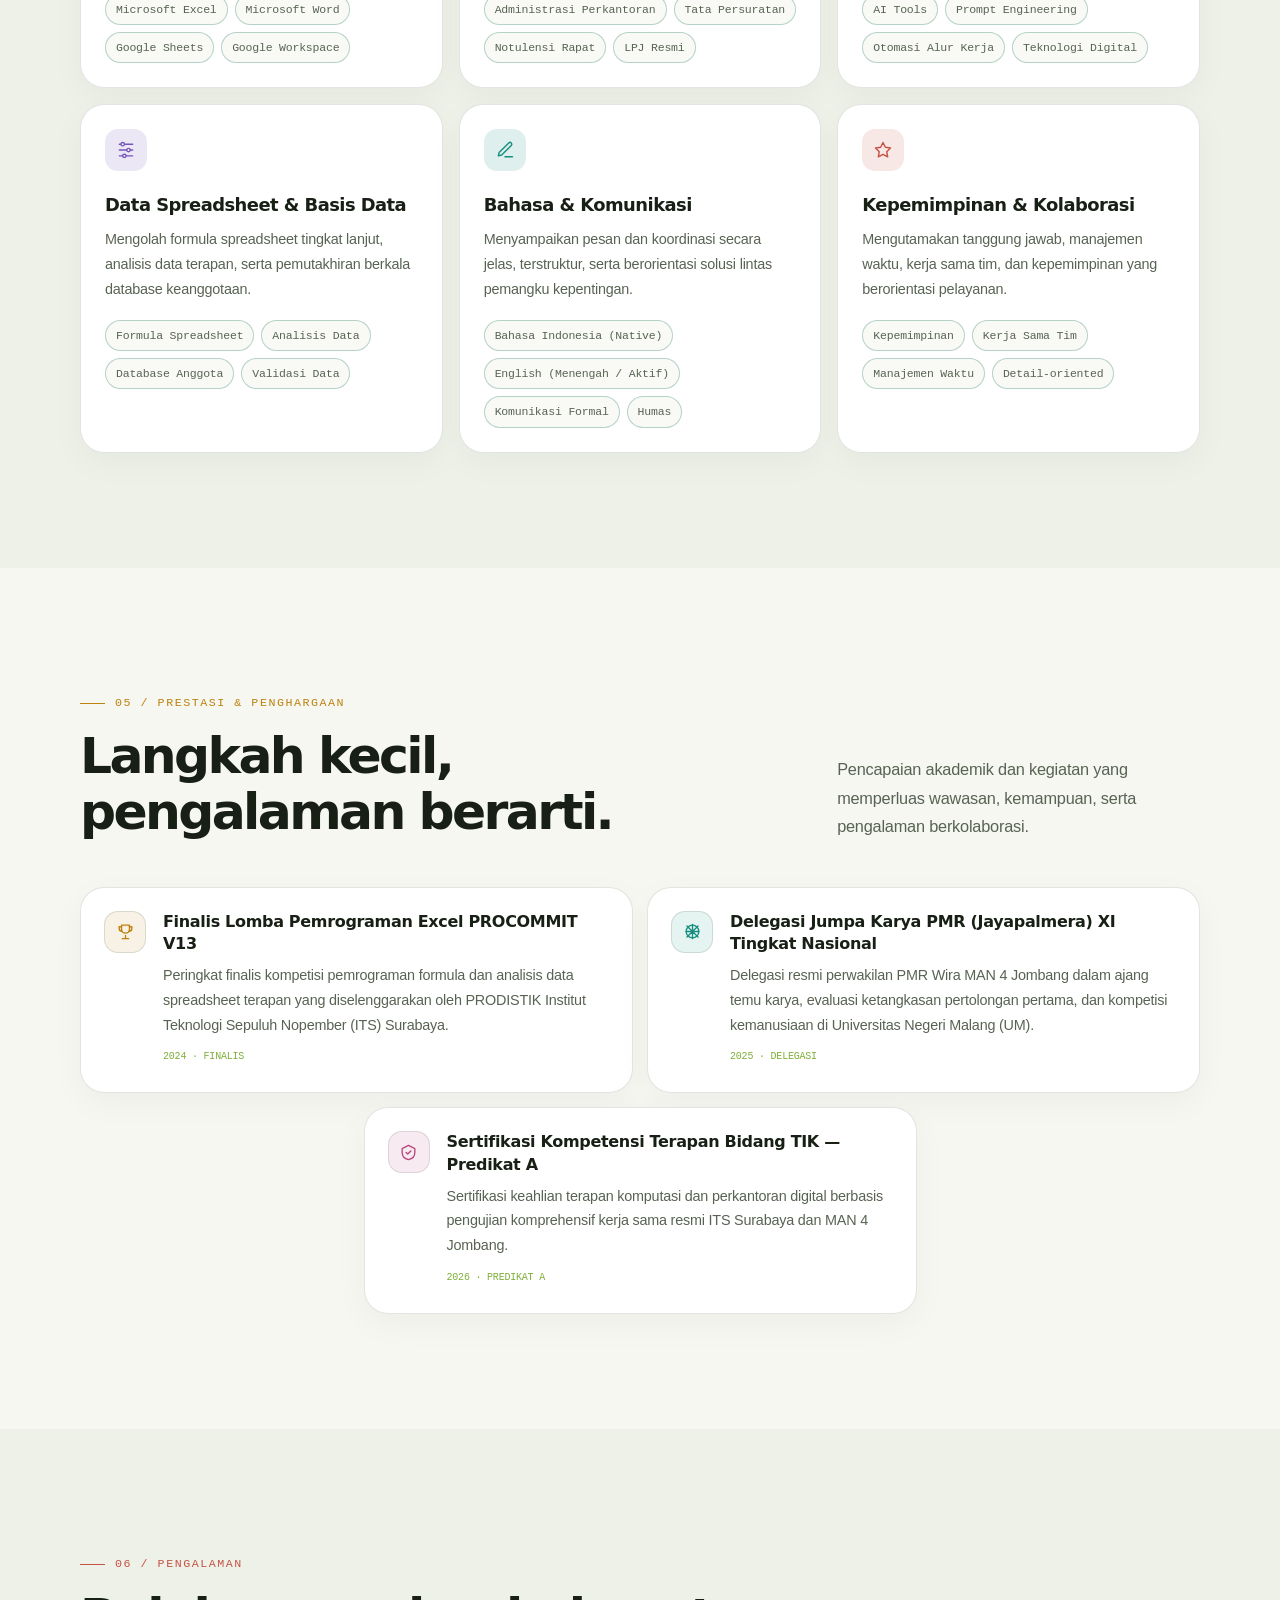
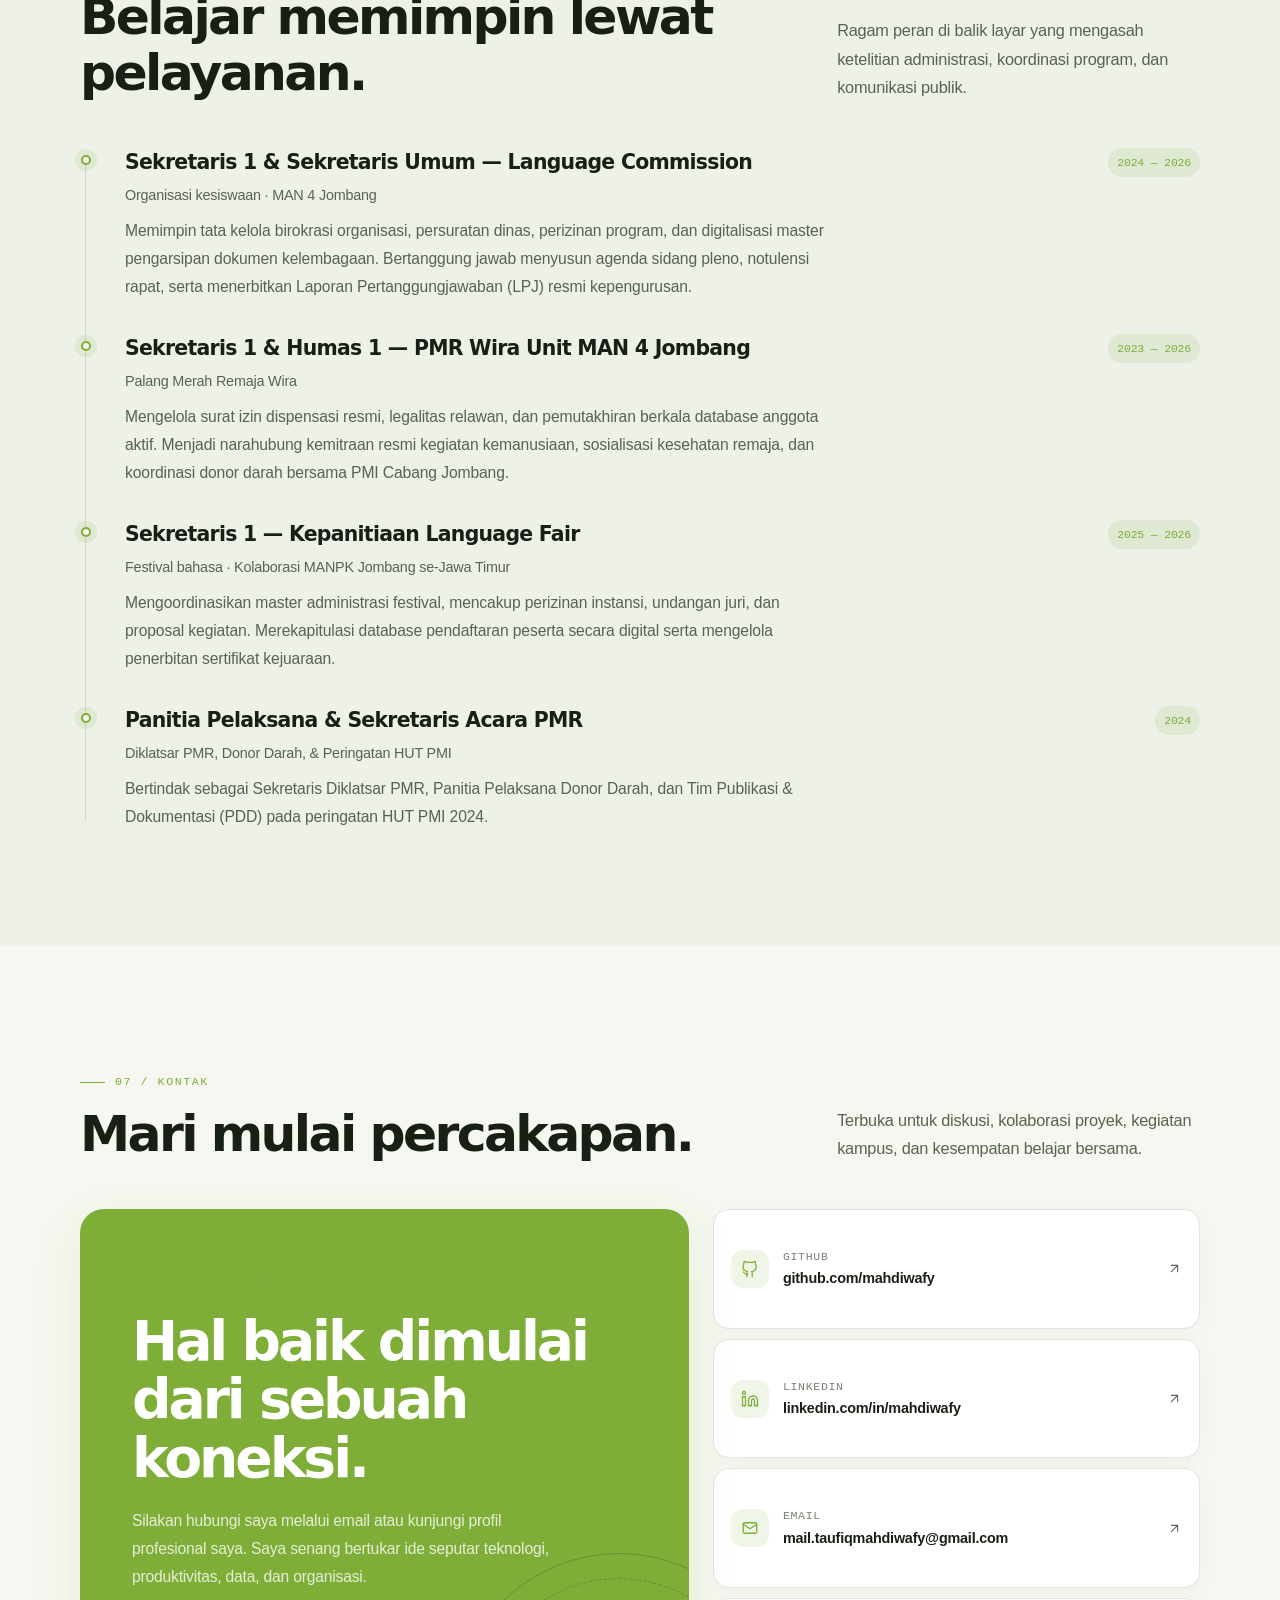
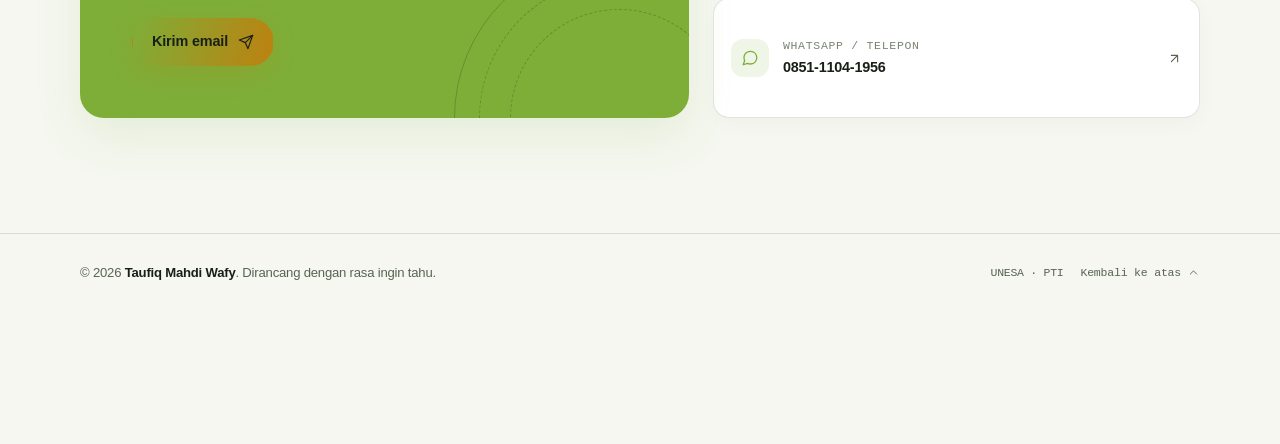
==== commit 1e45832c: "chore(copy): remove PJ mentions from metrics and education, clean up academic profile" ====
--- a/index.html
+++ b/index.html
@@ -950,7 +950,7 @@
             <div class="visual-orbit" aria-hidden="true"><span class="orbit-dot one"></span><span class="orbit-dot two"></span></div>
             <div class="portrait-card">
               <div class="portrait-grid" aria-hidden="true"></div>
-              <div class="portrait-photo-slot" role="img" aria-label="Foto Profil Resmi Taufiq Mahdi Wafy"><img src="./assets/img/wafy_profile_sunrise.webp?v=20261027_1535" alt="Foto Resmi Taufiq Mahdi Wafy" class="portrait-photo"></div>
+              <div class="portrait-photo-slot" role="img" aria-label="Foto Profil Resmi Taufiq Mahdi Wafy"><img src="./assets/img/wafy_profile_sunrise.webp?v=20261027_1600" alt="Foto Resmi Taufiq Mahdi Wafy" class="portrait-photo"></div>
               <div class="portrait-footer"><div><strong>TAUFIQ MAHDI WAFY</strong><small>Information Technology Education</small></div><div class="portrait-code">ID<br>26050974056</div></div>
             </div>
             <div class="float-chip top"><svg viewBox="0 0 24 24" fill="none" stroke="currentColor" stroke-width="1.7" stroke-linecap="round" stroke-linejoin="round" aria-hidden="true"><path d="M12 3 4 7v5c0 5 3.5 8 8 9 4.5-1 8-4 8-9V7l-8-4Z"/><path d="m9 12 2 2 4-4"/></svg><span>Detail-oriented<br><strong>by practice</strong></span></div>
@@ -963,7 +963,7 @@
             <div class="metric"><strong>04<span class="accent">+</span></strong><span>Proyek digital</span></div>
             <div class="metric"><strong>03<span class="accent">+</span></strong><span>Peran organisasi</span></div>
             <div class="metric"><strong>Predikat A</strong><span>Sertifikasi Terapan TIK ITS</span></div>
-            <div class="metric"><strong>2026D</strong><span>PJ Sistem Basis Data</span></div>
+            <div class="metric"><strong>2026</strong><span>Mahasiswa Aktif UNESA</span></div>
           </div>
         </div>
       </div>
@@ -1002,7 +1002,7 @@
           <article class="timeline-item reveal">
             <div class="timeline-top"><h3>Universitas Negeri Surabaya (UNESA)</h3><span class="timeline-period">2026 — SEKARANG</span></div>
             <div class="timeline-sub">S1 Pendidikan Teknologi Informasi · Fakultas Teknik</div>
-            <p class="timeline-desc">Mahasiswa S1 Pendidikan Teknologi Informasi, Fakultas Teknik. Bertindak sebagai <strong>Penanggung Jawab (PJ) Mata Kuliah Sistem Basis Data Kelas 2026D</strong> yang mengoordinasikan komunikasi akademik dan alur materi antara dosen pengampu dan mahasiswa.</p>
+            <p class="timeline-desc">Mahasiswa aktif Program Studi S1 Pendidikan Teknologi Informasi, Fakultas Teknik, dengan fokus pada rekayasa teknologi informasi, pengelolaan sistem, dan pemanfaatan AI untuk efisiensi produktivitas.</p>
           </article>
           <article class="timeline-item reveal delay-1">
             <div class="timeline-top"><h3>MAN 4 Jombang</h3><span class="timeline-period">2023 — 2026</span></div>
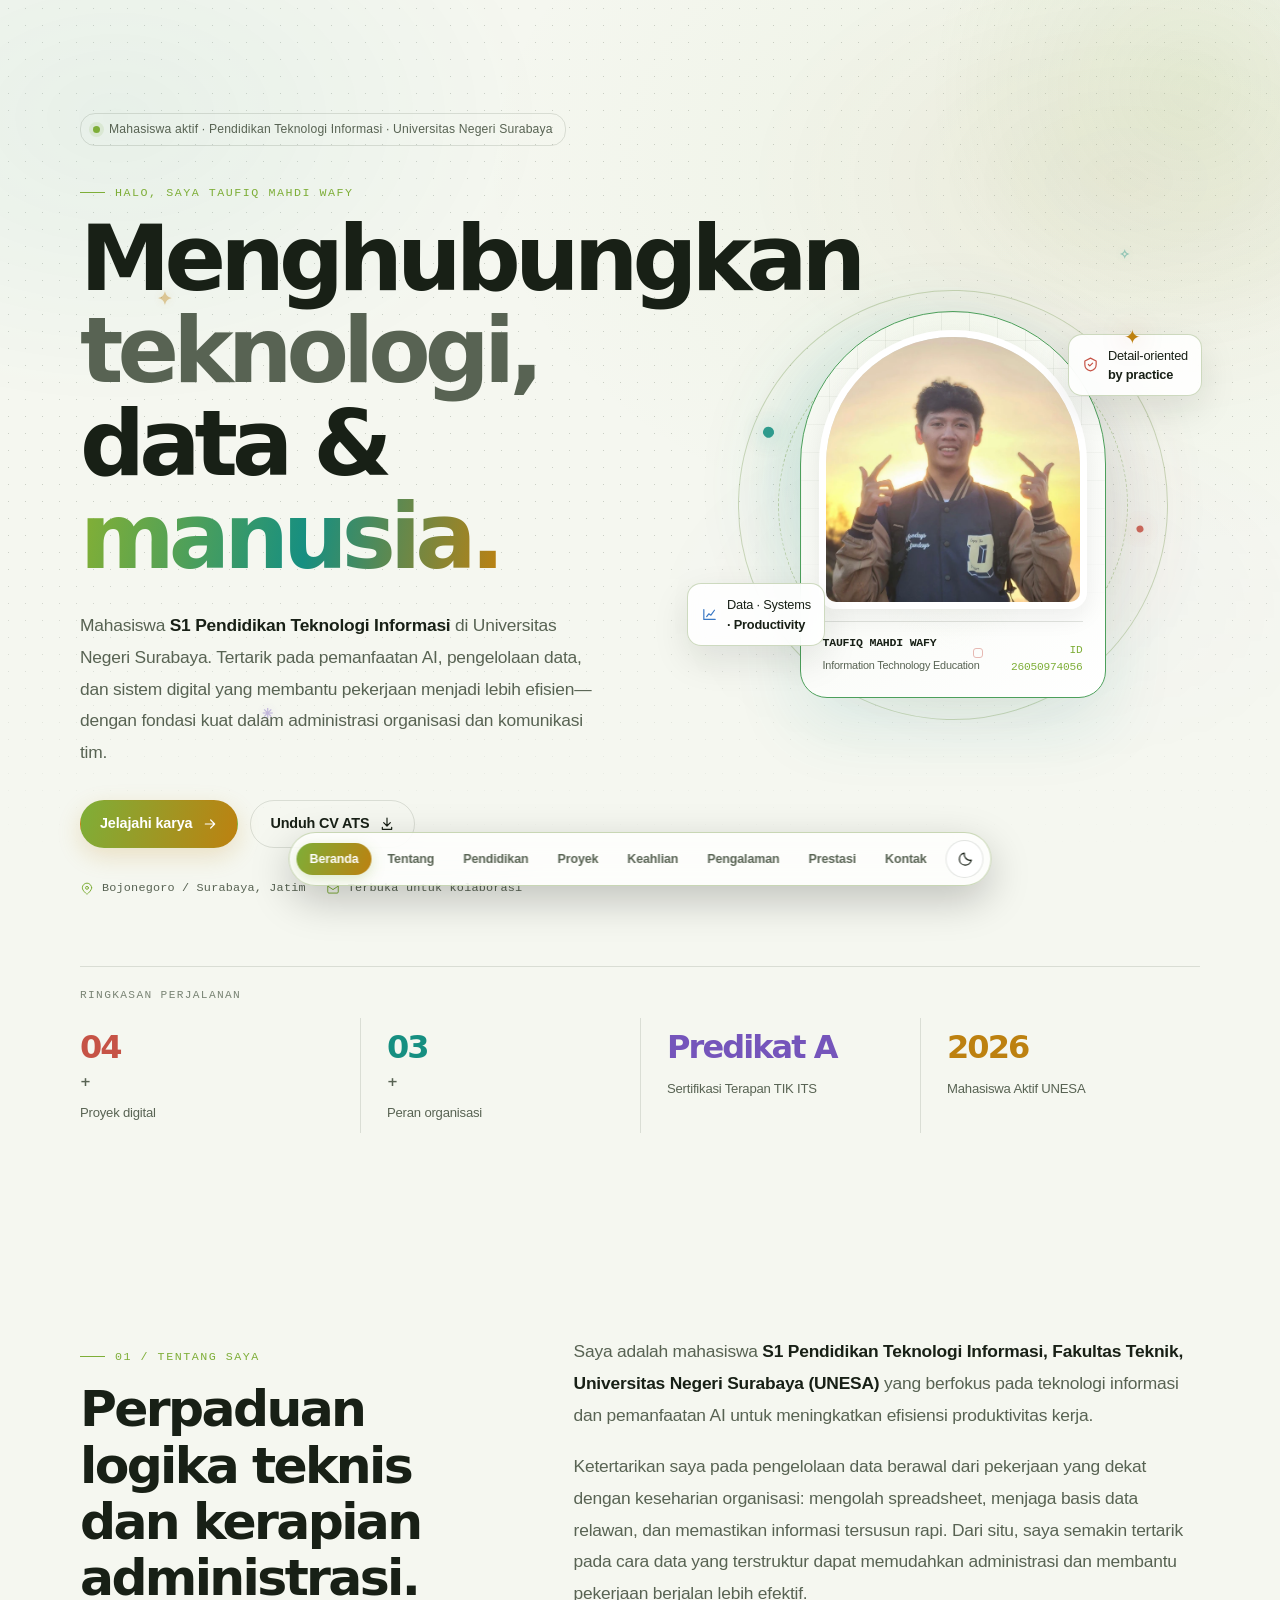
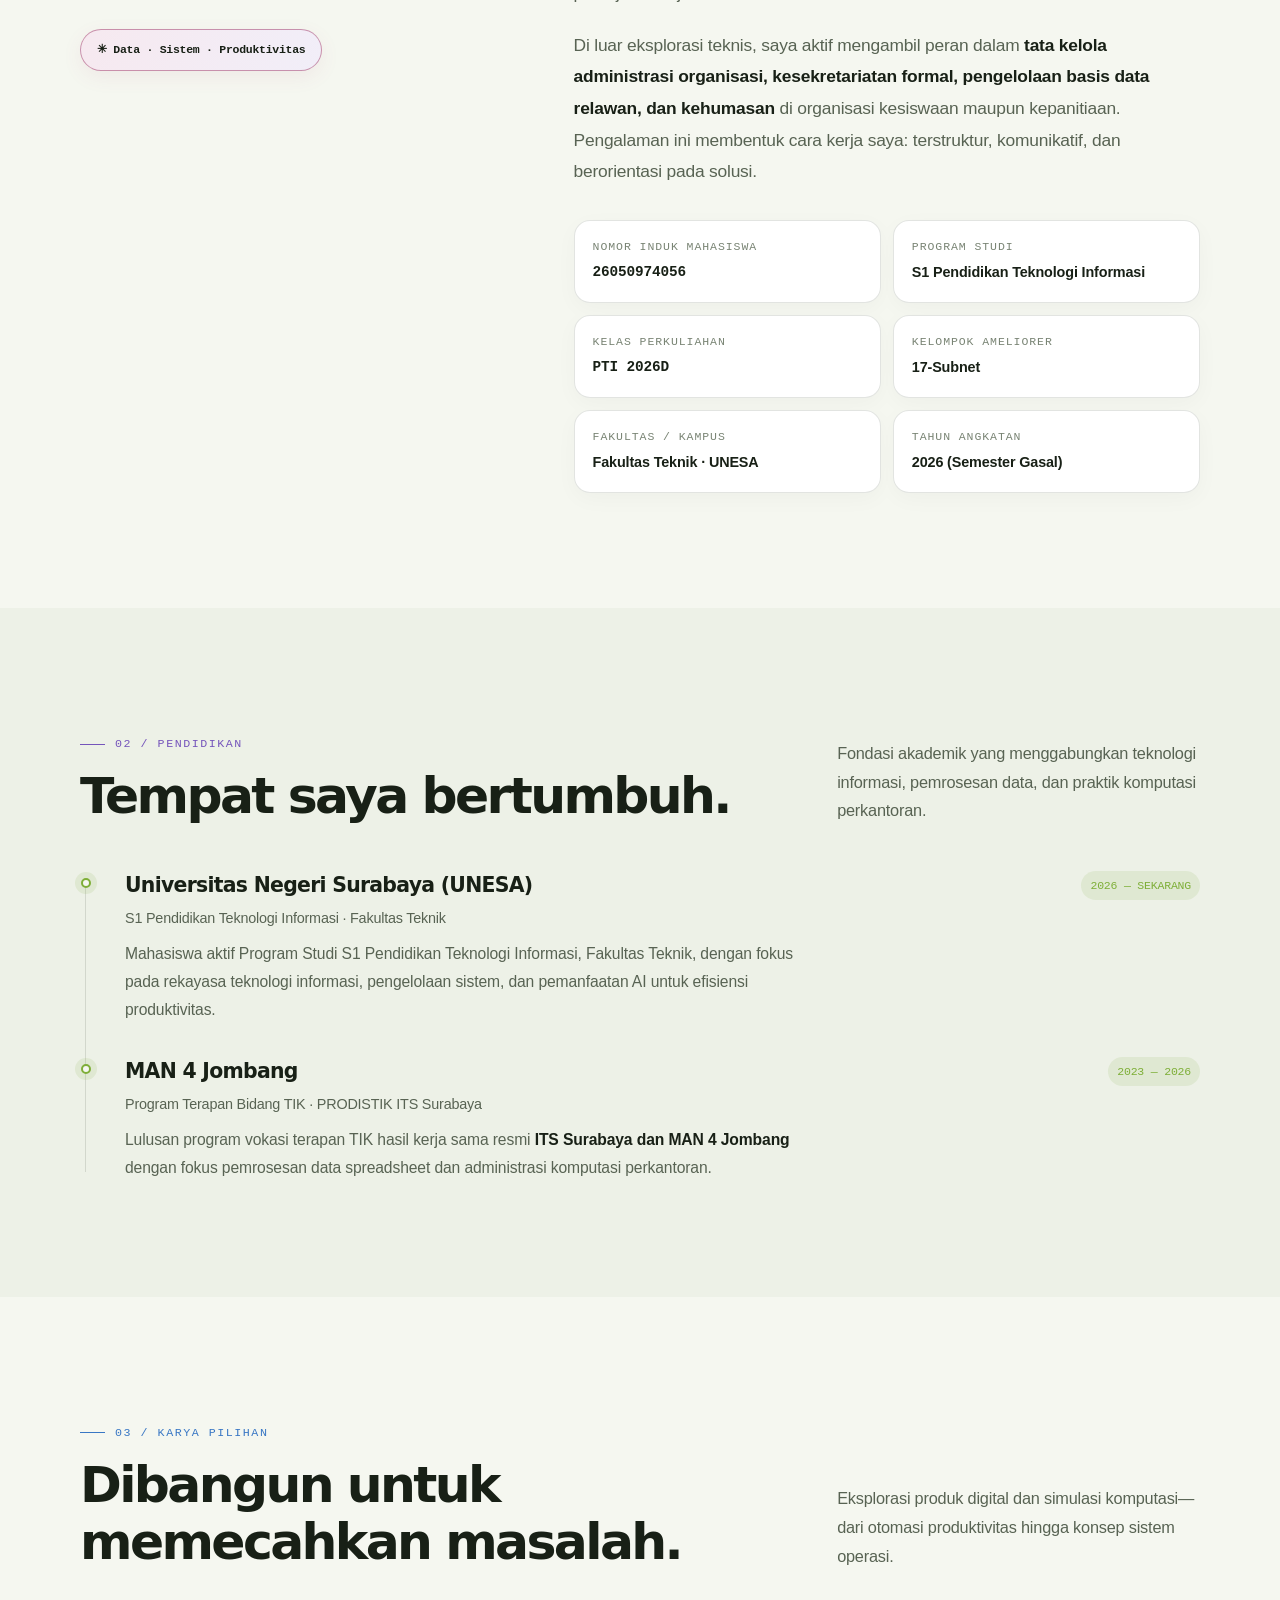
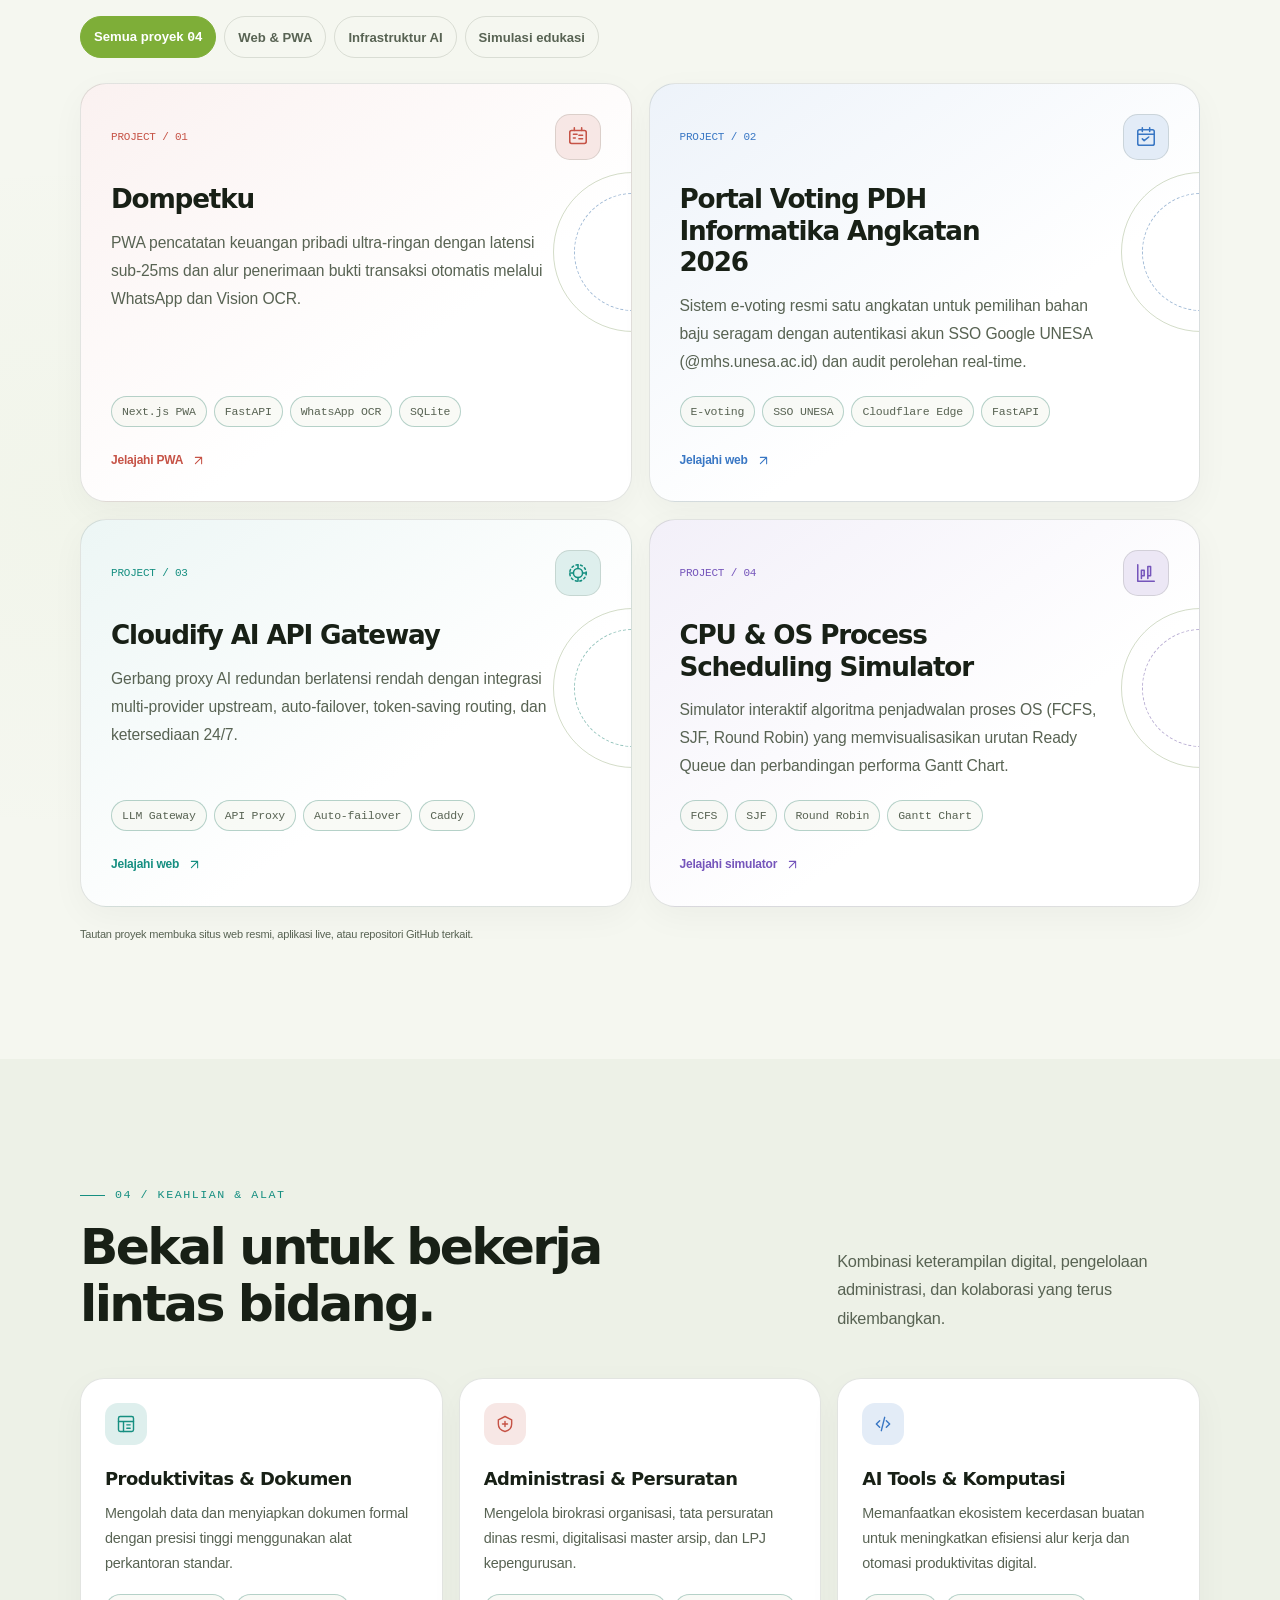
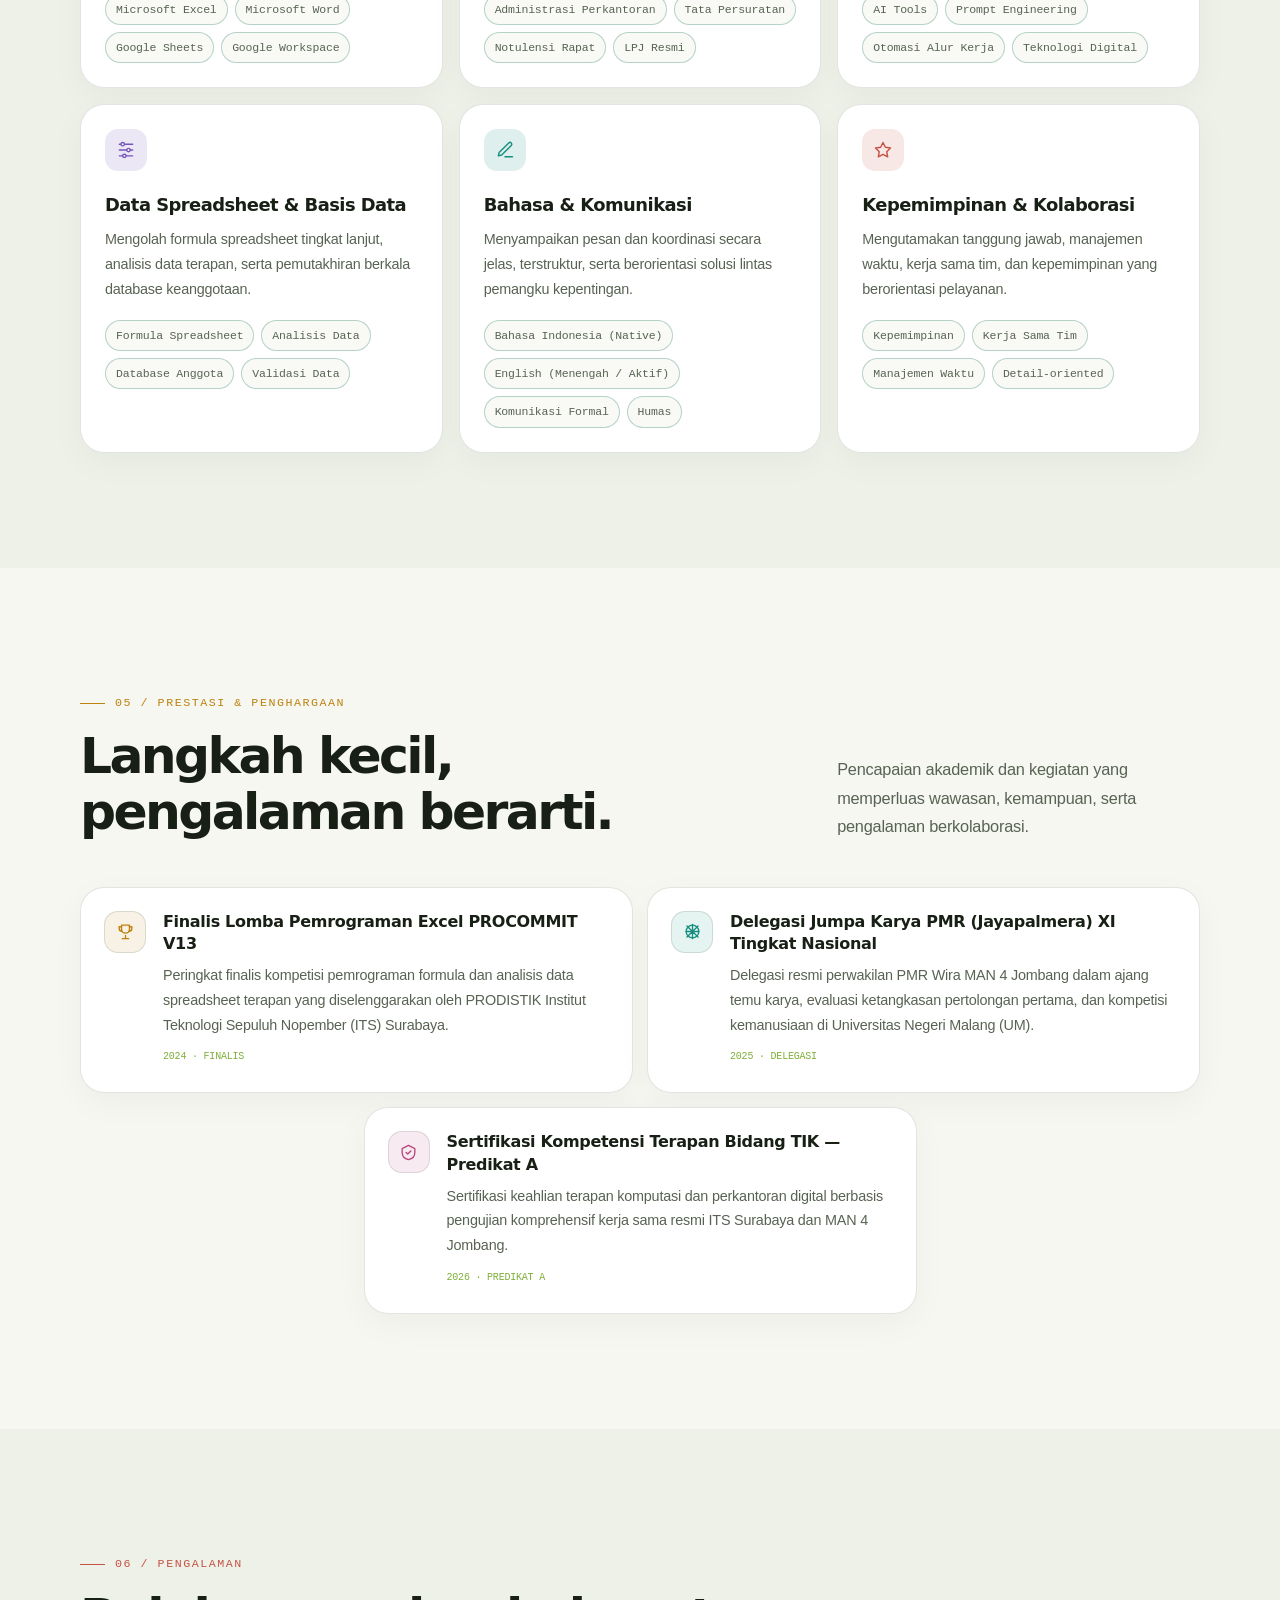
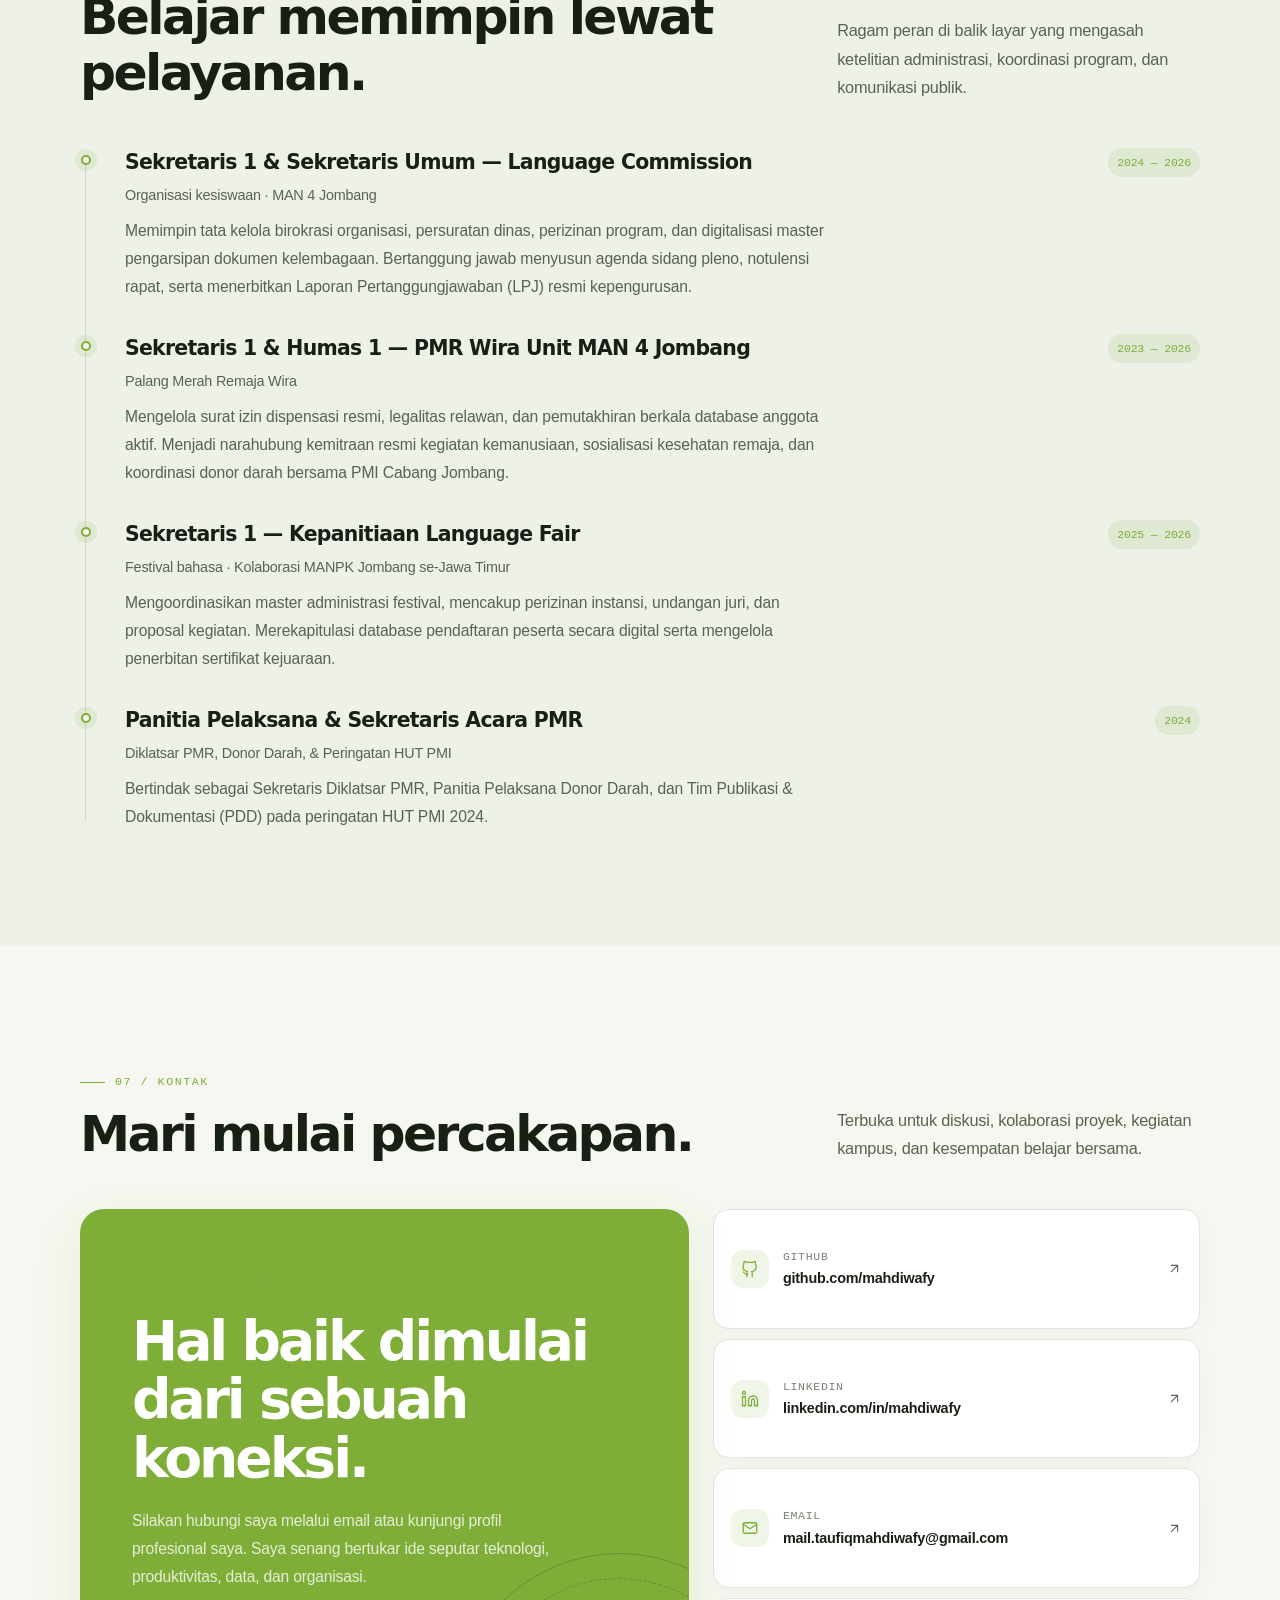
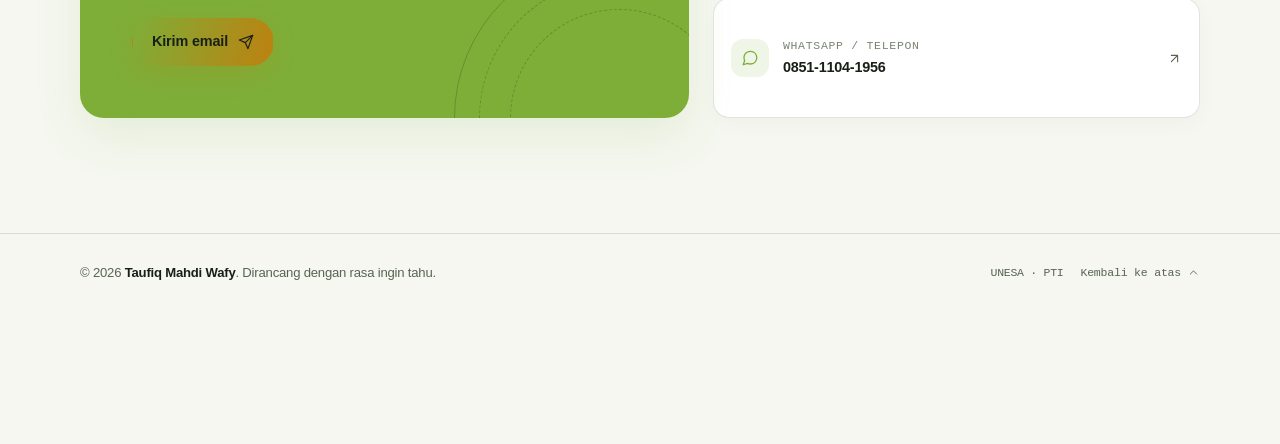
==== commit 56e63d7e: "feat(portfolio): rename Cloudify card, point directly to live web portal, clean up report PDF" ====
--- a/index.html
+++ b/index.html
@@ -950,7 +950,7 @@
             <div class="visual-orbit" aria-hidden="true"><span class="orbit-dot one"></span><span class="orbit-dot two"></span></div>
             <div class="portrait-card">
               <div class="portrait-grid" aria-hidden="true"></div>
-              <div class="portrait-photo-slot" role="img" aria-label="Foto Profil Resmi Taufiq Mahdi Wafy"><img src="./assets/img/wafy_profile_sunrise.webp?v=20261027_1600" alt="Foto Resmi Taufiq Mahdi Wafy" class="portrait-photo"></div>
+              <div class="portrait-photo-slot" role="img" aria-label="Foto Profil Resmi Taufiq Mahdi Wafy"><img src="./assets/img/wafy_profile_sunrise.webp?v=20261027_1615" alt="Foto Resmi Taufiq Mahdi Wafy" class="portrait-photo"></div>
               <div class="portrait-footer"><div><strong>TAUFIQ MAHDI WAFY</strong><small>Information Technology Education</small></div><div class="portrait-code">ID<br>26050974056</div></div>
             </div>
             <div class="float-chip top"><svg viewBox="0 0 24 24" fill="none" stroke="currentColor" stroke-width="1.7" stroke-linecap="round" stroke-linejoin="round" aria-hidden="true"><path d="M12 3 4 7v5c0 5 3.5 8 8 9 4.5-1 8-4 8-9V7l-8-4Z"/><path d="m9 12 2 2 4-4"/></svg><span>Detail-oriented<br><strong>by practice</strong></span></div>
@@ -1042,10 +1042,10 @@
           </article>
           <article class="project-card card reveal" data-category="infra">
             <div class="project-top"><span class="project-index">PROJECT / 03</span><span class="project-glyph"><svg viewBox="0 0 24 24" fill="none" stroke="currentColor" stroke-width="1.7" stroke-linecap="round" stroke-linejoin="round" aria-hidden="true"><path d="M12 3v4m0 10v4M3 12h4m10 0h4"/><circle cx="12" cy="12" r="5"/><circle cx="12" cy="12" r="9" stroke-dasharray="2 3"/></svg></span></div>
-            <h3>Cloudify AI API Gateway / VansRouter</h3>
+            <h3>Cloudify AI API Gateway</h3>
             <p>Gerbang proxy AI redundan berlatensi rendah dengan integrasi multi-provider upstream, auto-failover, token-saving routing, dan ketersediaan 24/7.</p>
             <div class="project-tags"><span class="tag">LLM Gateway</span><span class="tag">API Proxy</span><span class="tag">Auto-failover</span><span class="tag">Caddy</span></div>
-            <a class="project-link" href="https://github.com/mahdiwafy/VansRouter" target="_blank" rel="noopener noreferrer">Jelajahi GitHub <svg viewBox="0 0 24 24" fill="none" stroke="currentColor" stroke-width="1.7" stroke-linecap="round" stroke-linejoin="round" aria-hidden="true"><path d="M7 17 17 7M7 7h10v10"/></svg></a>
+            <a class="project-link" href="https://cloudifydigital.my.id" target="_blank" rel="noopener noreferrer">Jelajahi web <svg viewBox="0 0 24 24" fill="none" stroke="currentColor" stroke-width="1.7" stroke-linecap="round" stroke-linejoin="round" aria-hidden="true"><path d="M7 17 17 7M7 7h10v10"/></svg></a>
           </article>
           <article class="project-card card reveal delay-1" data-category="edu">
             <div class="project-top"><span class="project-index">PROJECT / 04</span><span class="project-glyph"><svg viewBox="0 0 24 24" fill="none" stroke="currentColor" stroke-width="1.7" stroke-linecap="round" stroke-linejoin="round" aria-hidden="true"><path d="M3 3v18h18"/><path d="M7 15h3V9H7zm7 0h3V5h-3zm-7 0v3m7-3v3"/></svg></span></div>
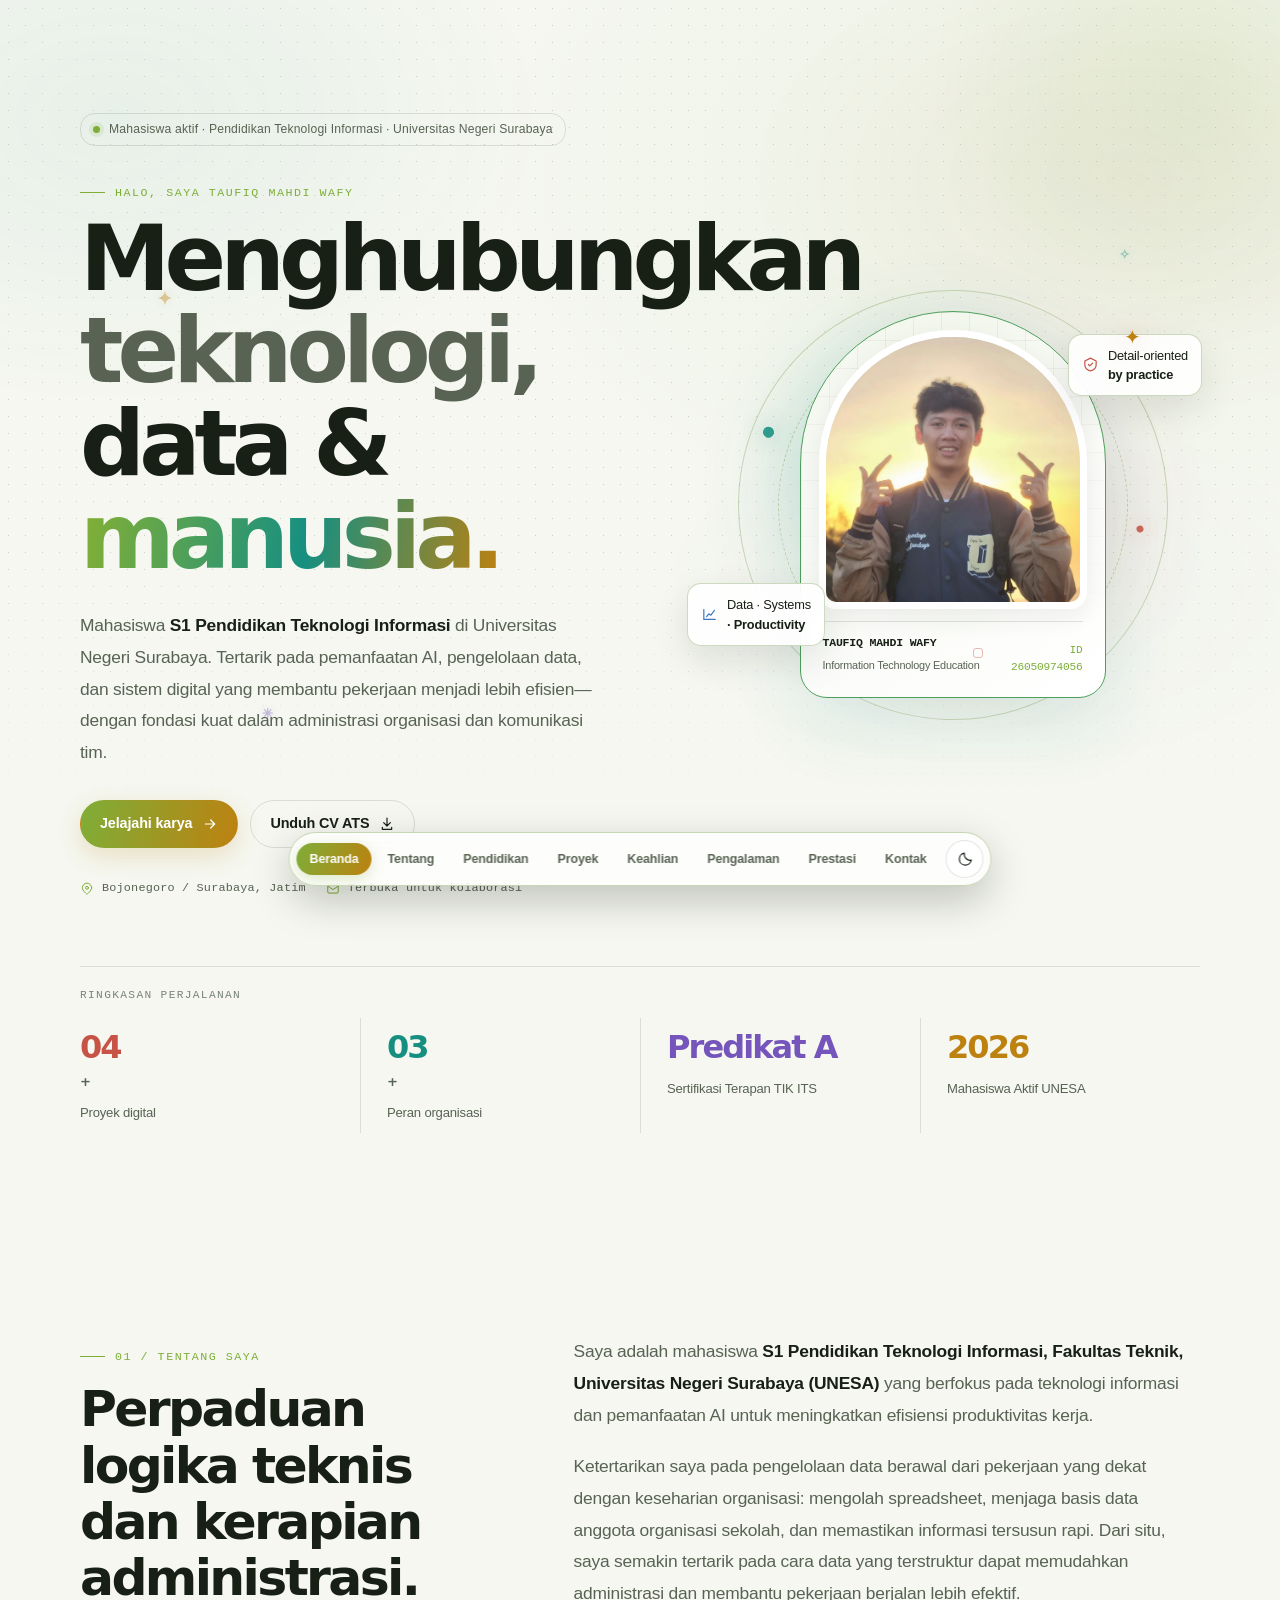
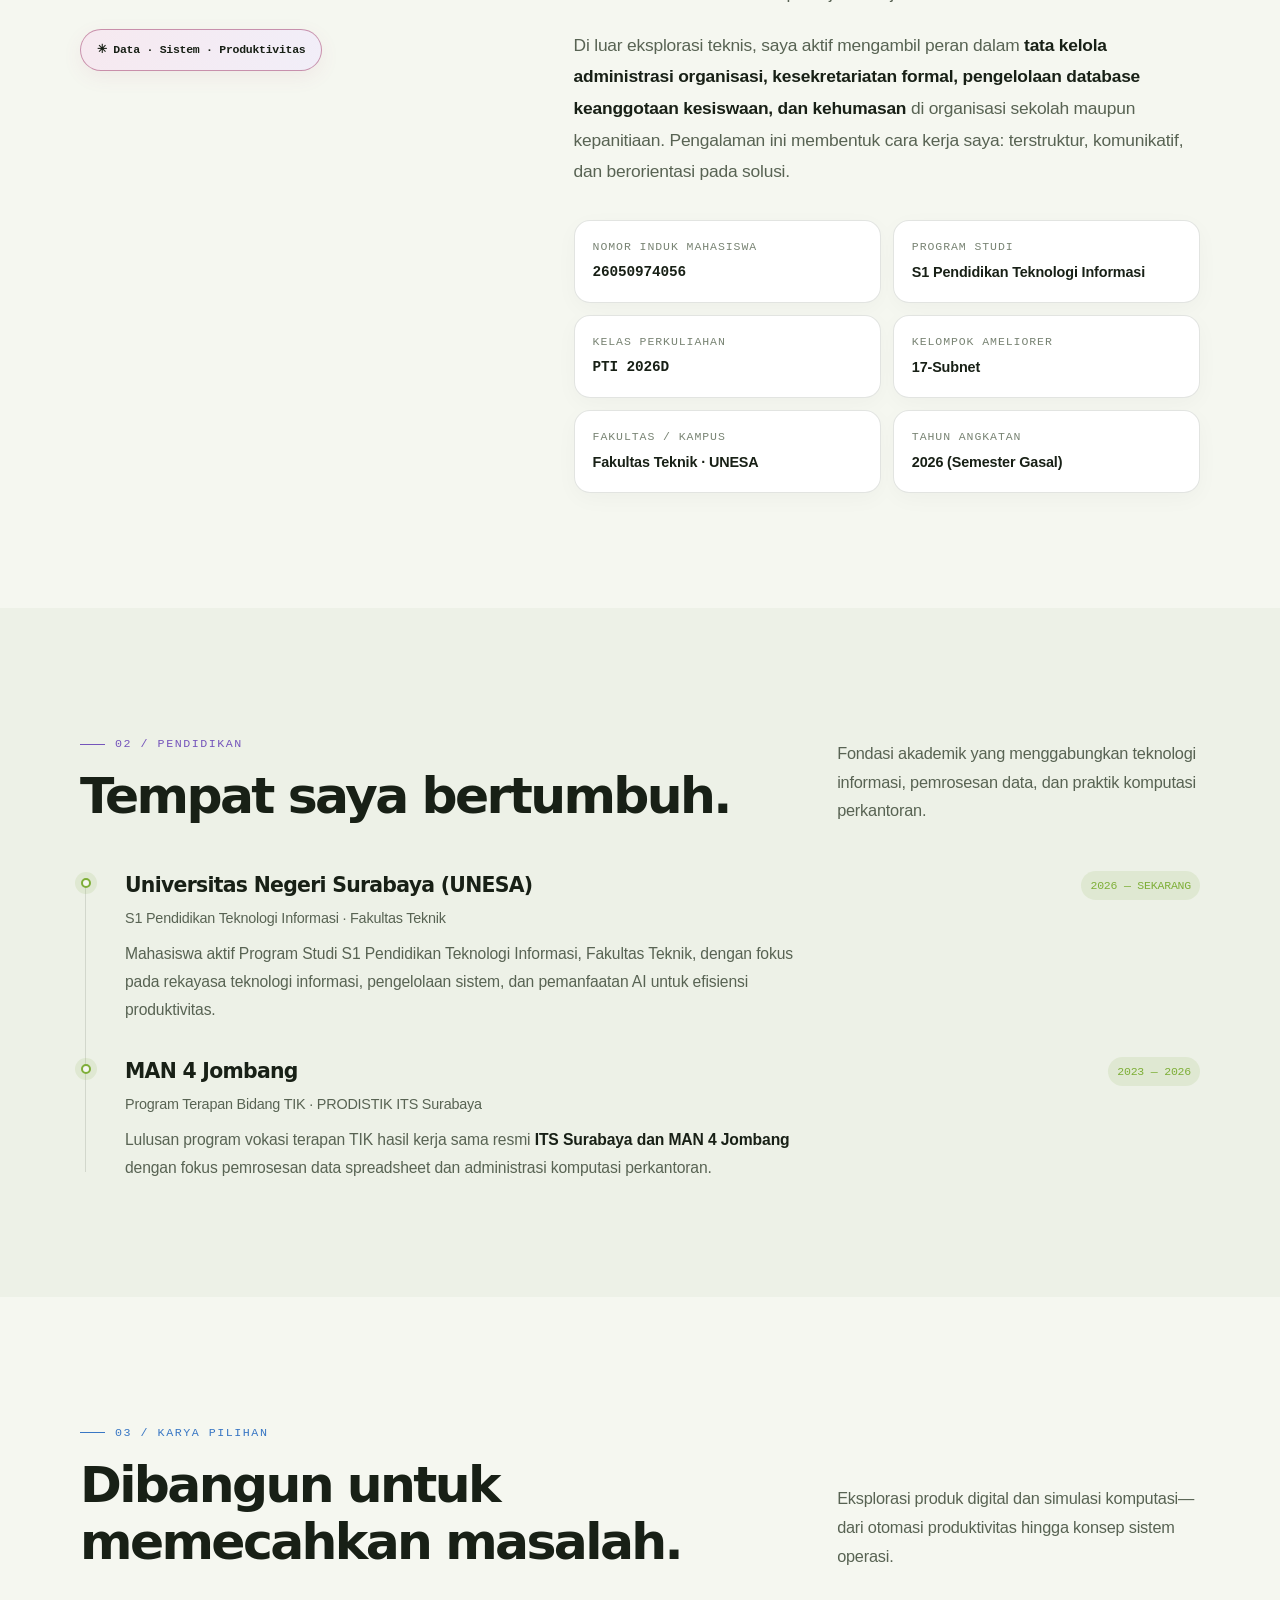
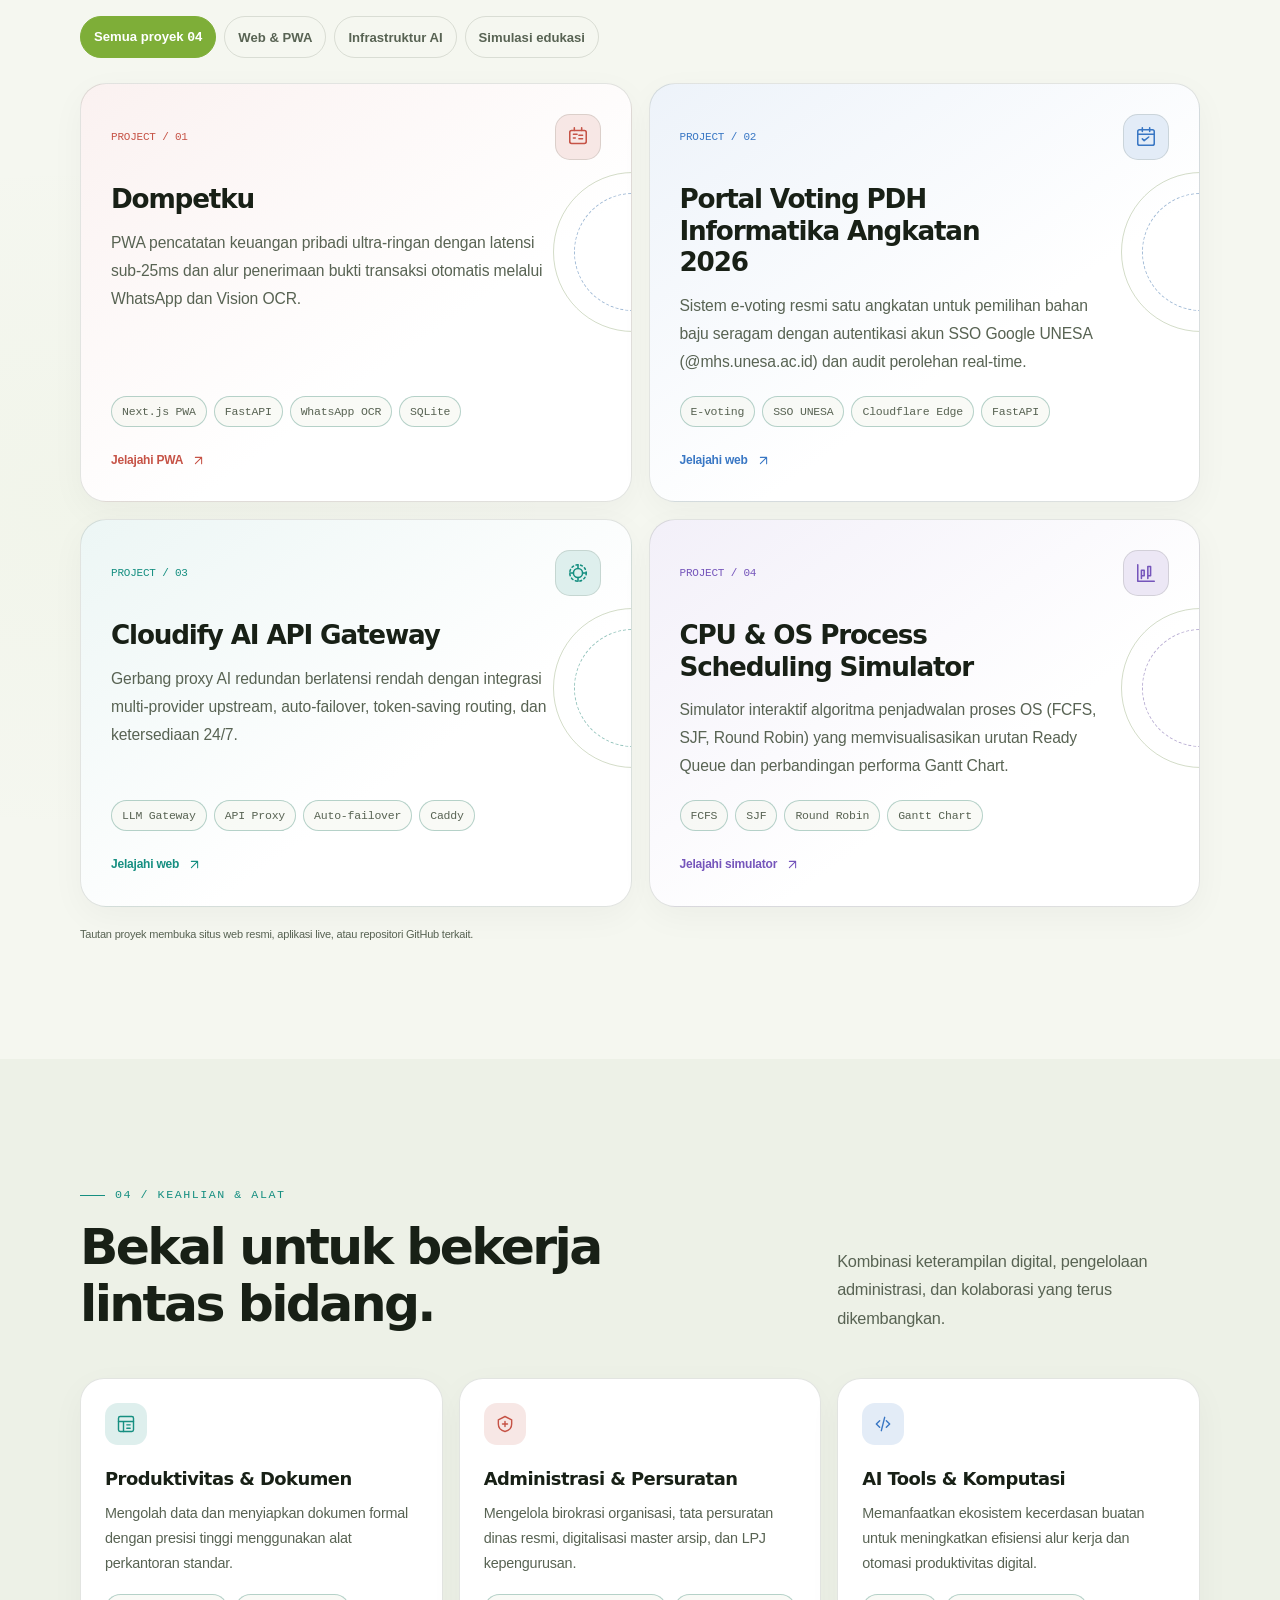
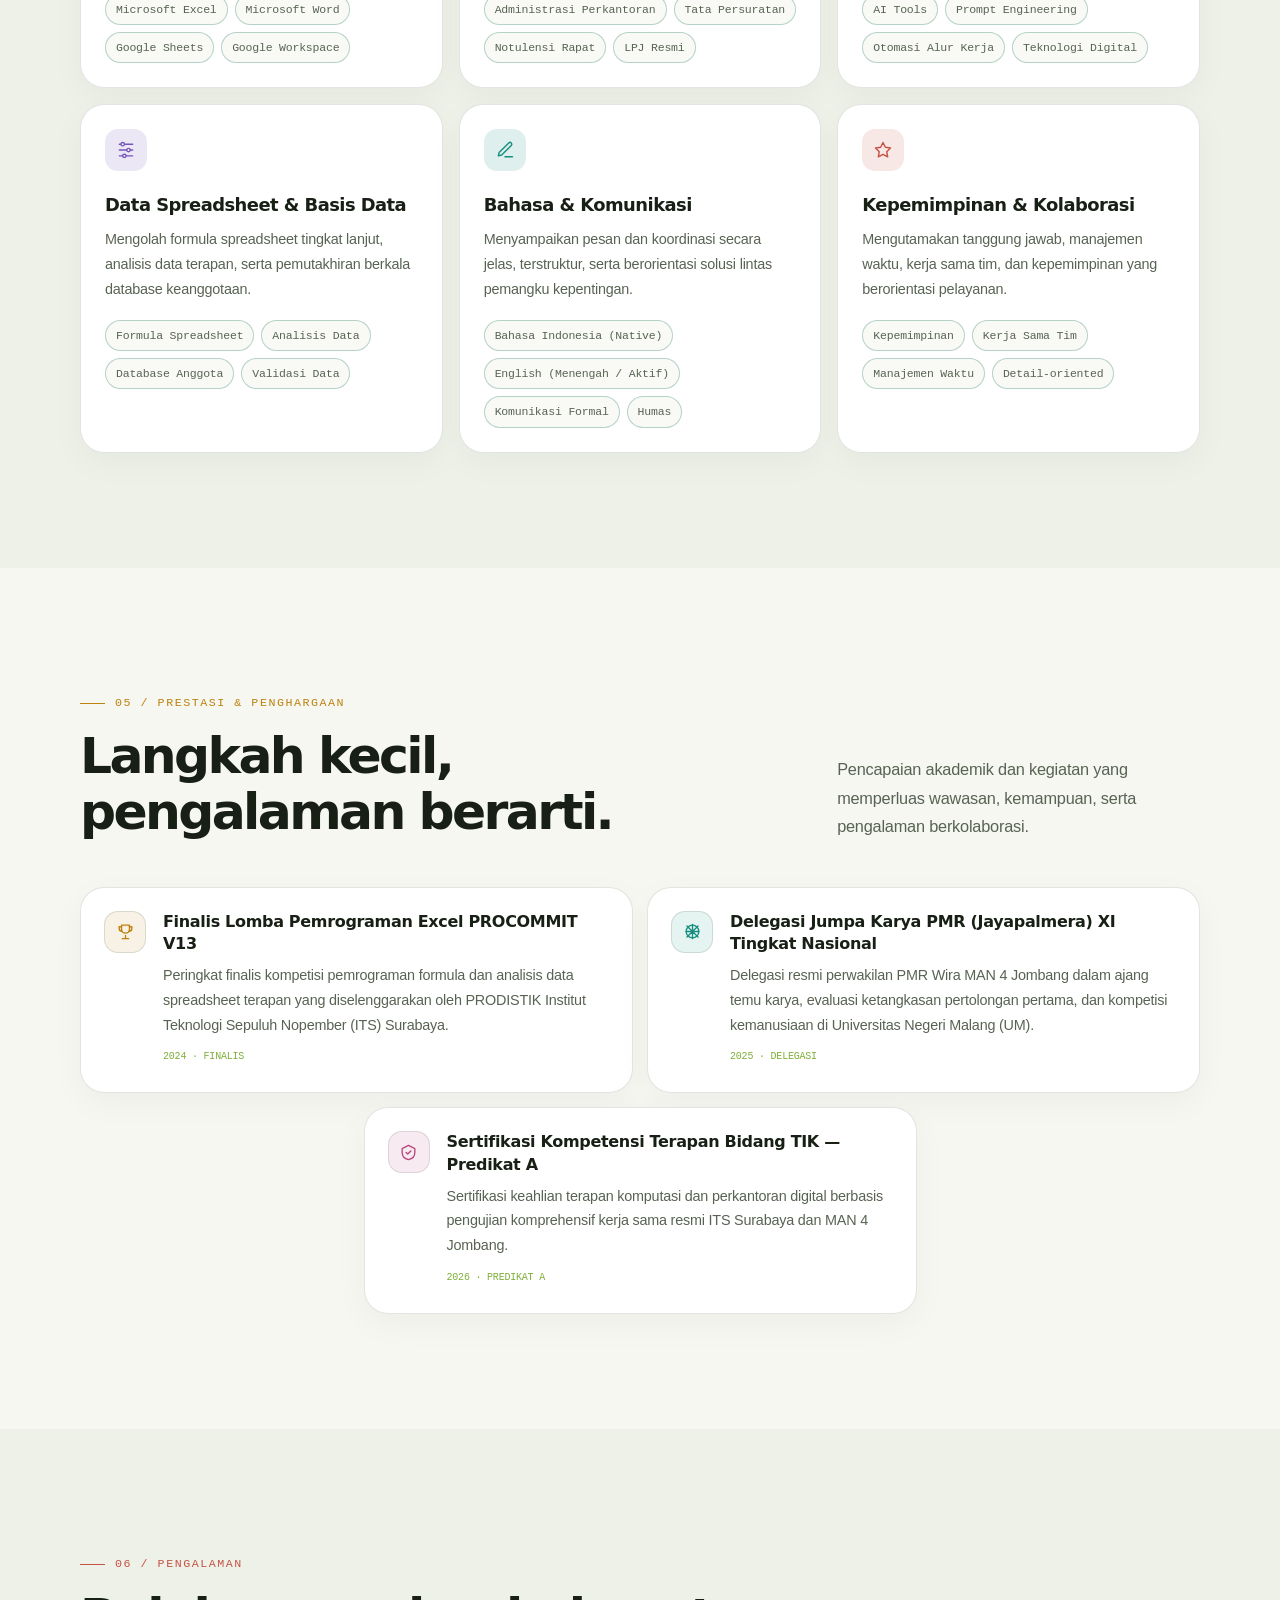
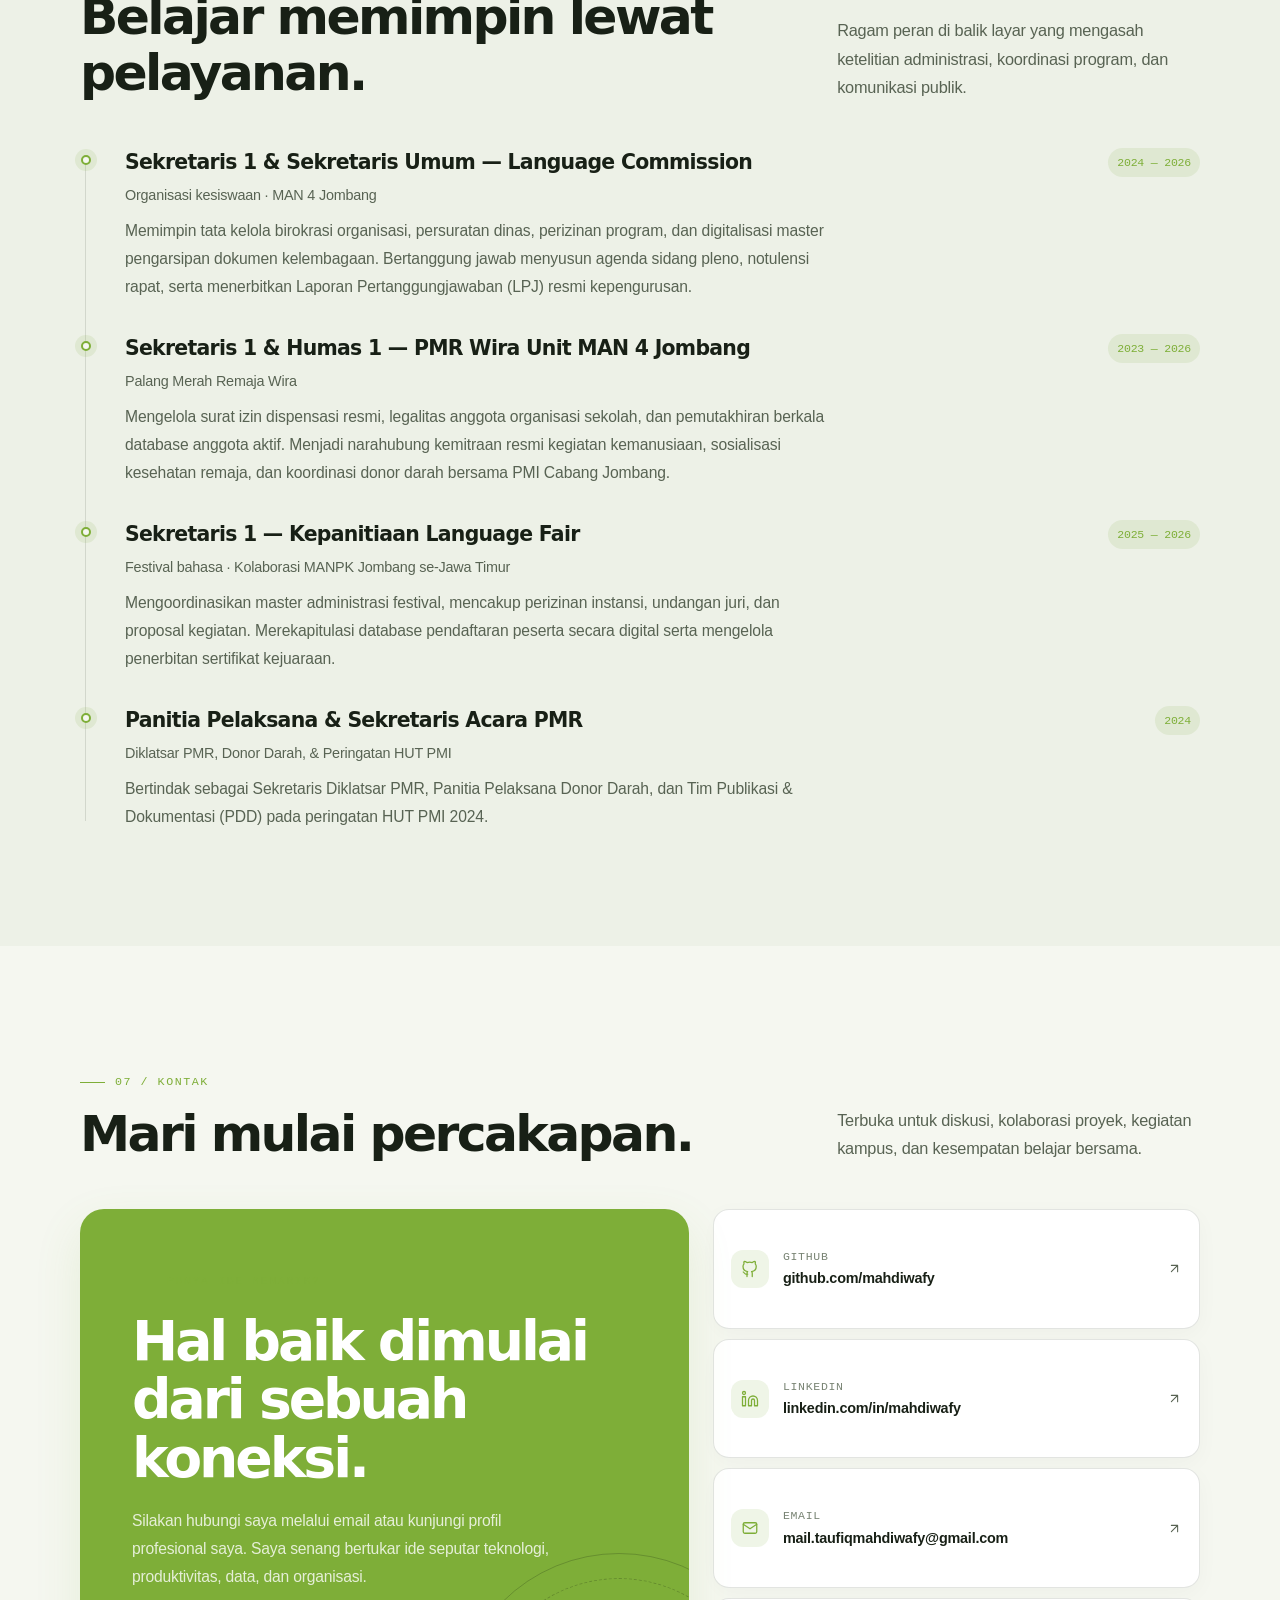
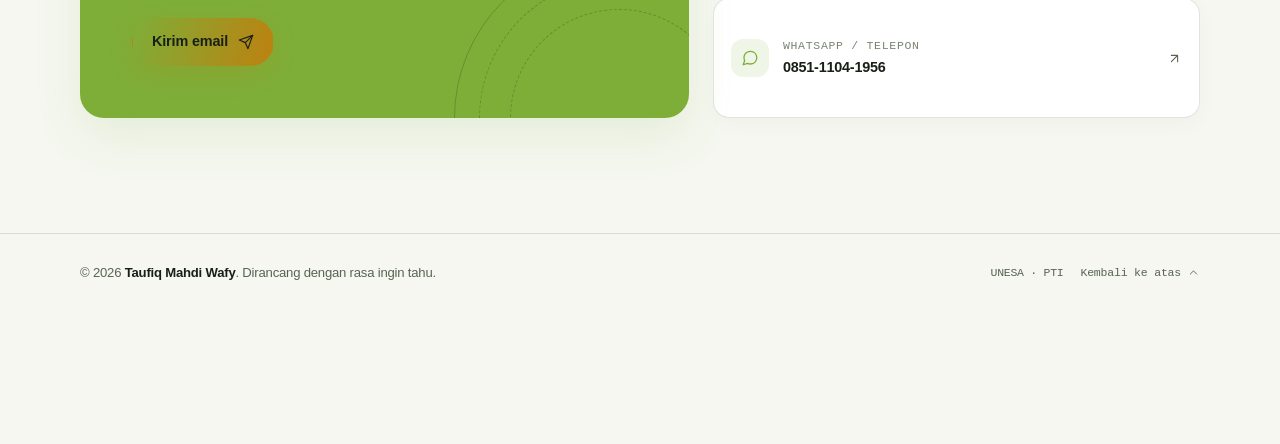
==== commit dbbaa13e: "fix(copy): replace 'relawan' with 'anggota organisasi sekolah' across bio, experience, and ATS CV" ====
--- a/index.html
+++ b/index.html
@@ -978,8 +978,8 @@
         </div>
         <div class="about-main reveal delay-1">
           <p>Saya adalah mahasiswa <strong>S1 Pendidikan Teknologi Informasi, Fakultas Teknik, Universitas Negeri Surabaya (UNESA)</strong> yang berfokus pada teknologi informasi dan pemanfaatan AI untuk meningkatkan efisiensi produktivitas kerja.</p>
-          <p>Ketertarikan saya pada pengelolaan data berawal dari pekerjaan yang dekat dengan keseharian organisasi: mengolah spreadsheet, menjaga basis data relawan, dan memastikan informasi tersusun rapi. Dari situ, saya semakin tertarik pada cara data yang terstruktur dapat memudahkan administrasi dan membantu pekerjaan berjalan lebih efektif.</p>
-          <p>Di luar eksplorasi teknis, saya aktif mengambil peran dalam <strong>tata kelola administrasi organisasi, kesekretariatan formal, pengelolaan basis data relawan, dan kehumasan</strong> di organisasi kesiswaan maupun kepanitiaan. Pengalaman ini membentuk cara kerja saya: terstruktur, komunikatif, dan berorientasi pada solusi.</p>
+          <p>Ketertarikan saya pada pengelolaan data berawal dari pekerjaan yang dekat dengan keseharian organisasi: mengolah spreadsheet, menjaga basis data anggota organisasi sekolah, dan memastikan informasi tersusun rapi. Dari situ, saya semakin tertarik pada cara data yang terstruktur dapat memudahkan administrasi dan membantu pekerjaan berjalan lebih efektif.</p>
+          <p>Di luar eksplorasi teknis, saya aktif mengambil peran dalam <strong>tata kelola administrasi organisasi, kesekretariatan formal, pengelolaan database keanggotaan kesiswaan, dan kehumasan</strong> di organisasi sekolah maupun kepanitiaan. Pengalaman ini membentuk cara kerja saya: terstruktur, komunikatif, dan berorientasi pada solusi.</p>
           <div class="detail-grid">
             <div class="detail"><span class="detail-label">Nomor induk mahasiswa</span><div class="detail-value mono">26050974056</div></div>
             <div class="detail"><span class="detail-label">Program studi</span><div class="detail-value">S1 Pendidikan Teknologi Informasi</div></div>
@@ -1129,7 +1129,7 @@
           <article class="timeline-item reveal delay-1">
             <div class="timeline-top"><h3>Sekretaris 1 &amp; Humas 1 — PMR Wira Unit MAN 4 Jombang</h3><span class="timeline-period">2023 — 2026</span></div>
             <div class="timeline-sub">Palang Merah Remaja Wira</div>
-            <p class="timeline-desc">Mengelola surat izin dispensasi resmi, legalitas relawan, dan pemutakhiran berkala database anggota aktif. Menjadi narahubung kemitraan resmi kegiatan kemanusiaan, sosialisasi kesehatan remaja, dan koordinasi donor darah bersama PMI Cabang Jombang.</p>
+            <p class="timeline-desc">Mengelola surat izin dispensasi resmi, legalitas anggota organisasi sekolah, dan pemutakhiran berkala database anggota aktif. Menjadi narahubung kemitraan resmi kegiatan kemanusiaan, sosialisasi kesehatan remaja, dan koordinasi donor darah bersama PMI Cabang Jombang.</p>
           </article>
           <article class="timeline-item reveal">
             <div class="timeline-top"><h3>Sekretaris 1 — Kepanitiaan Language Fair</h3><span class="timeline-period">2025 — 2026</span></div>
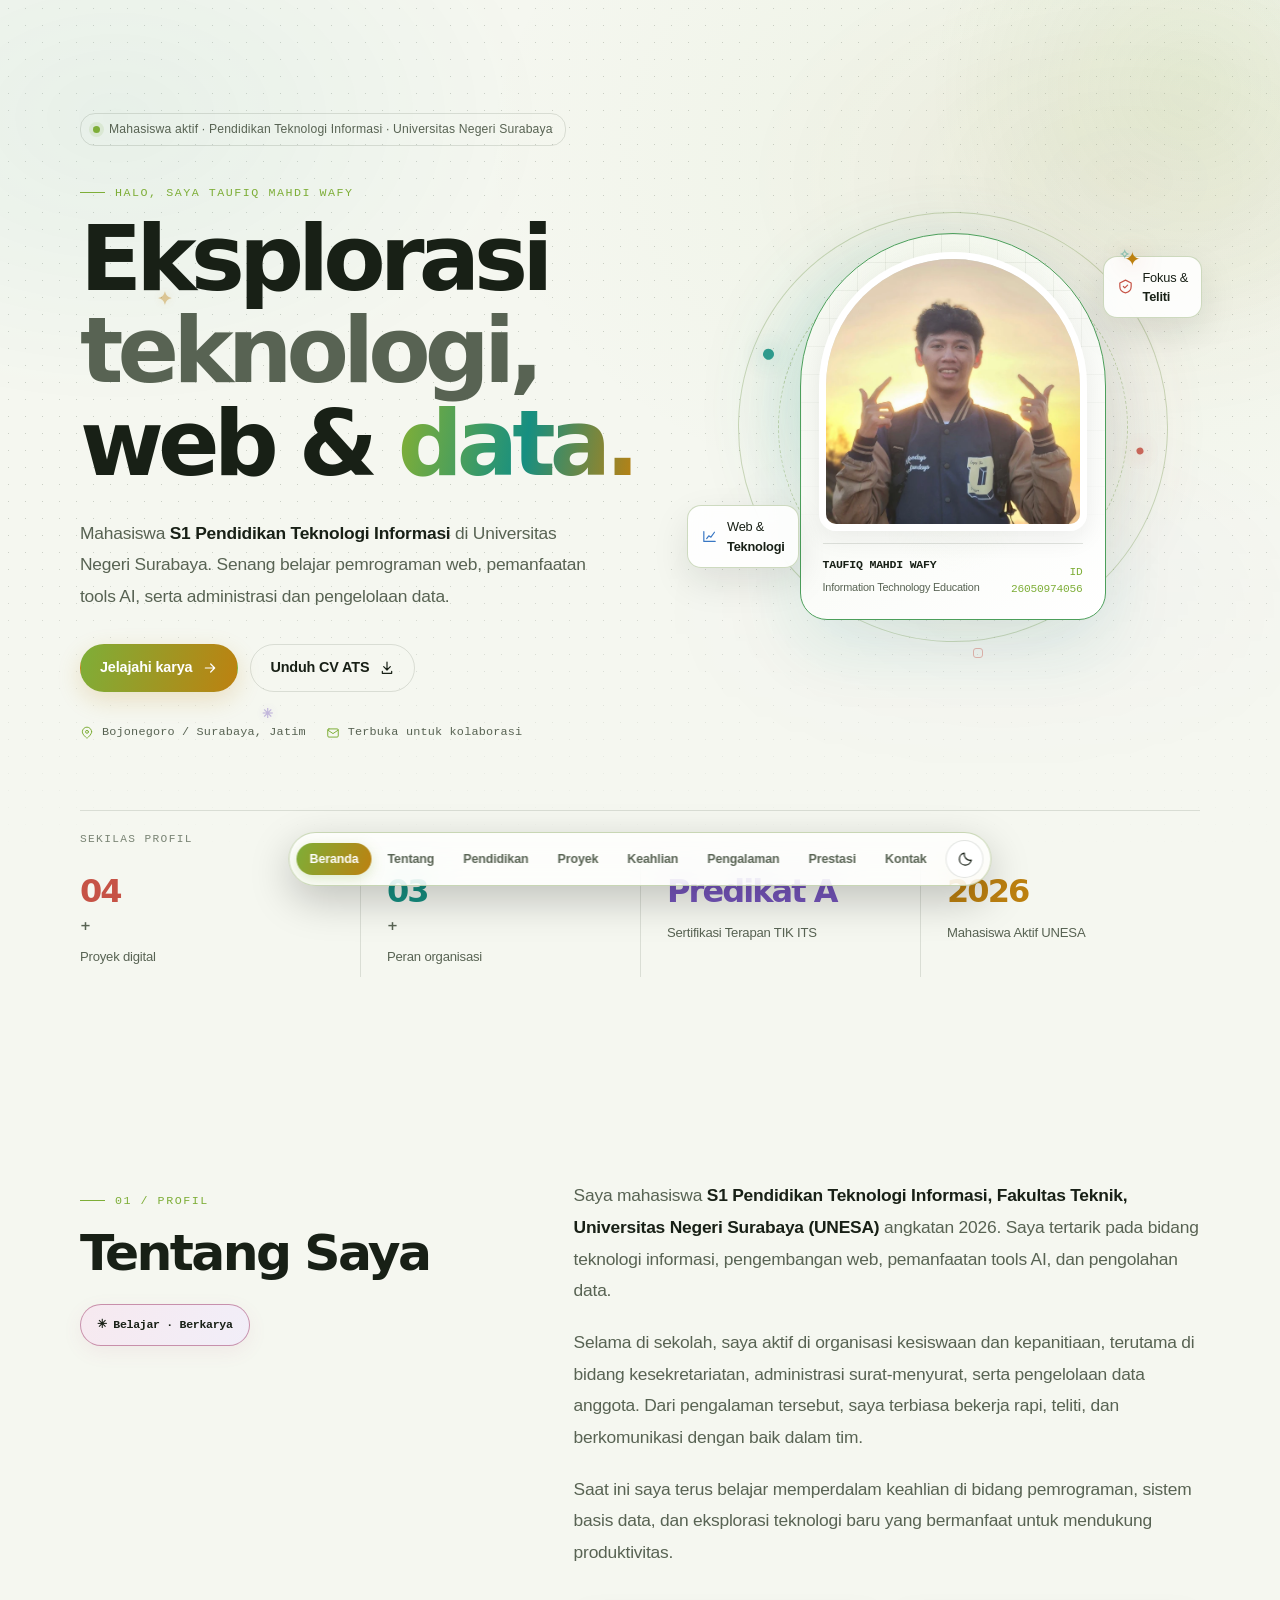
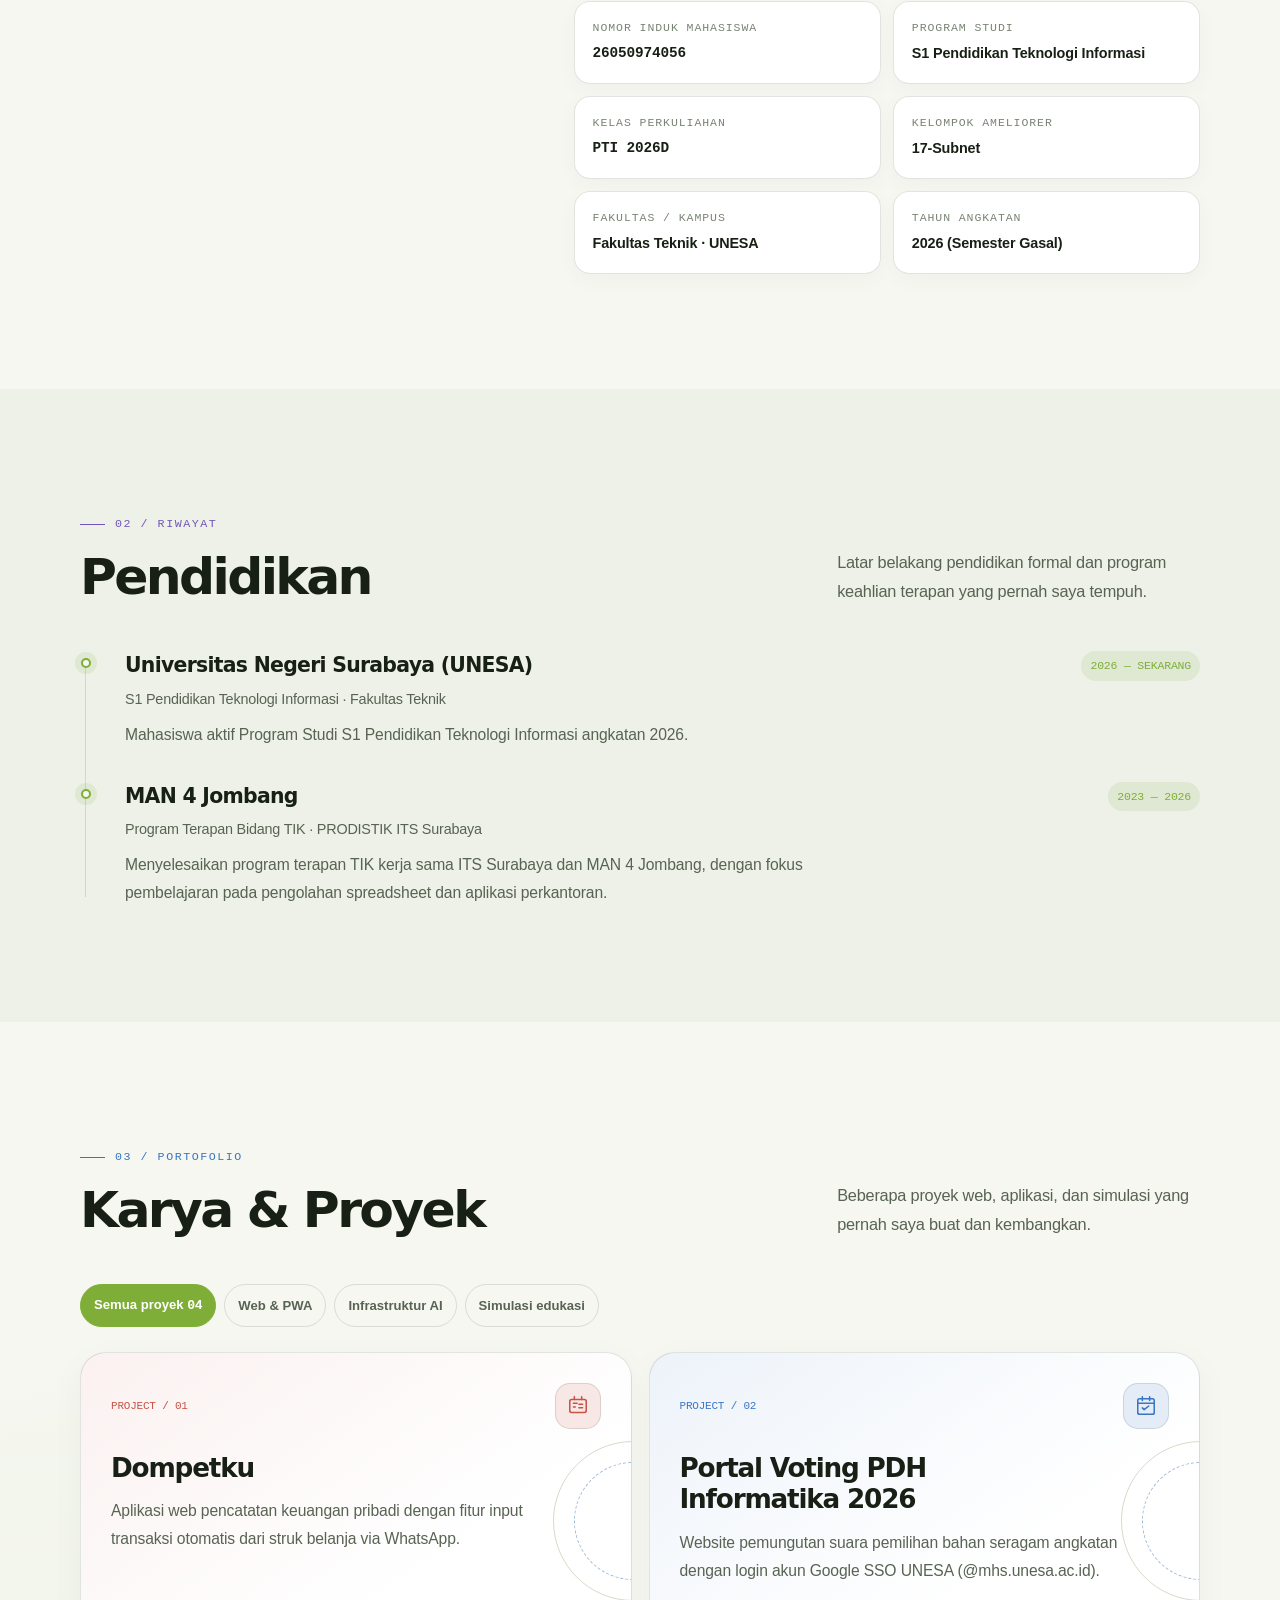
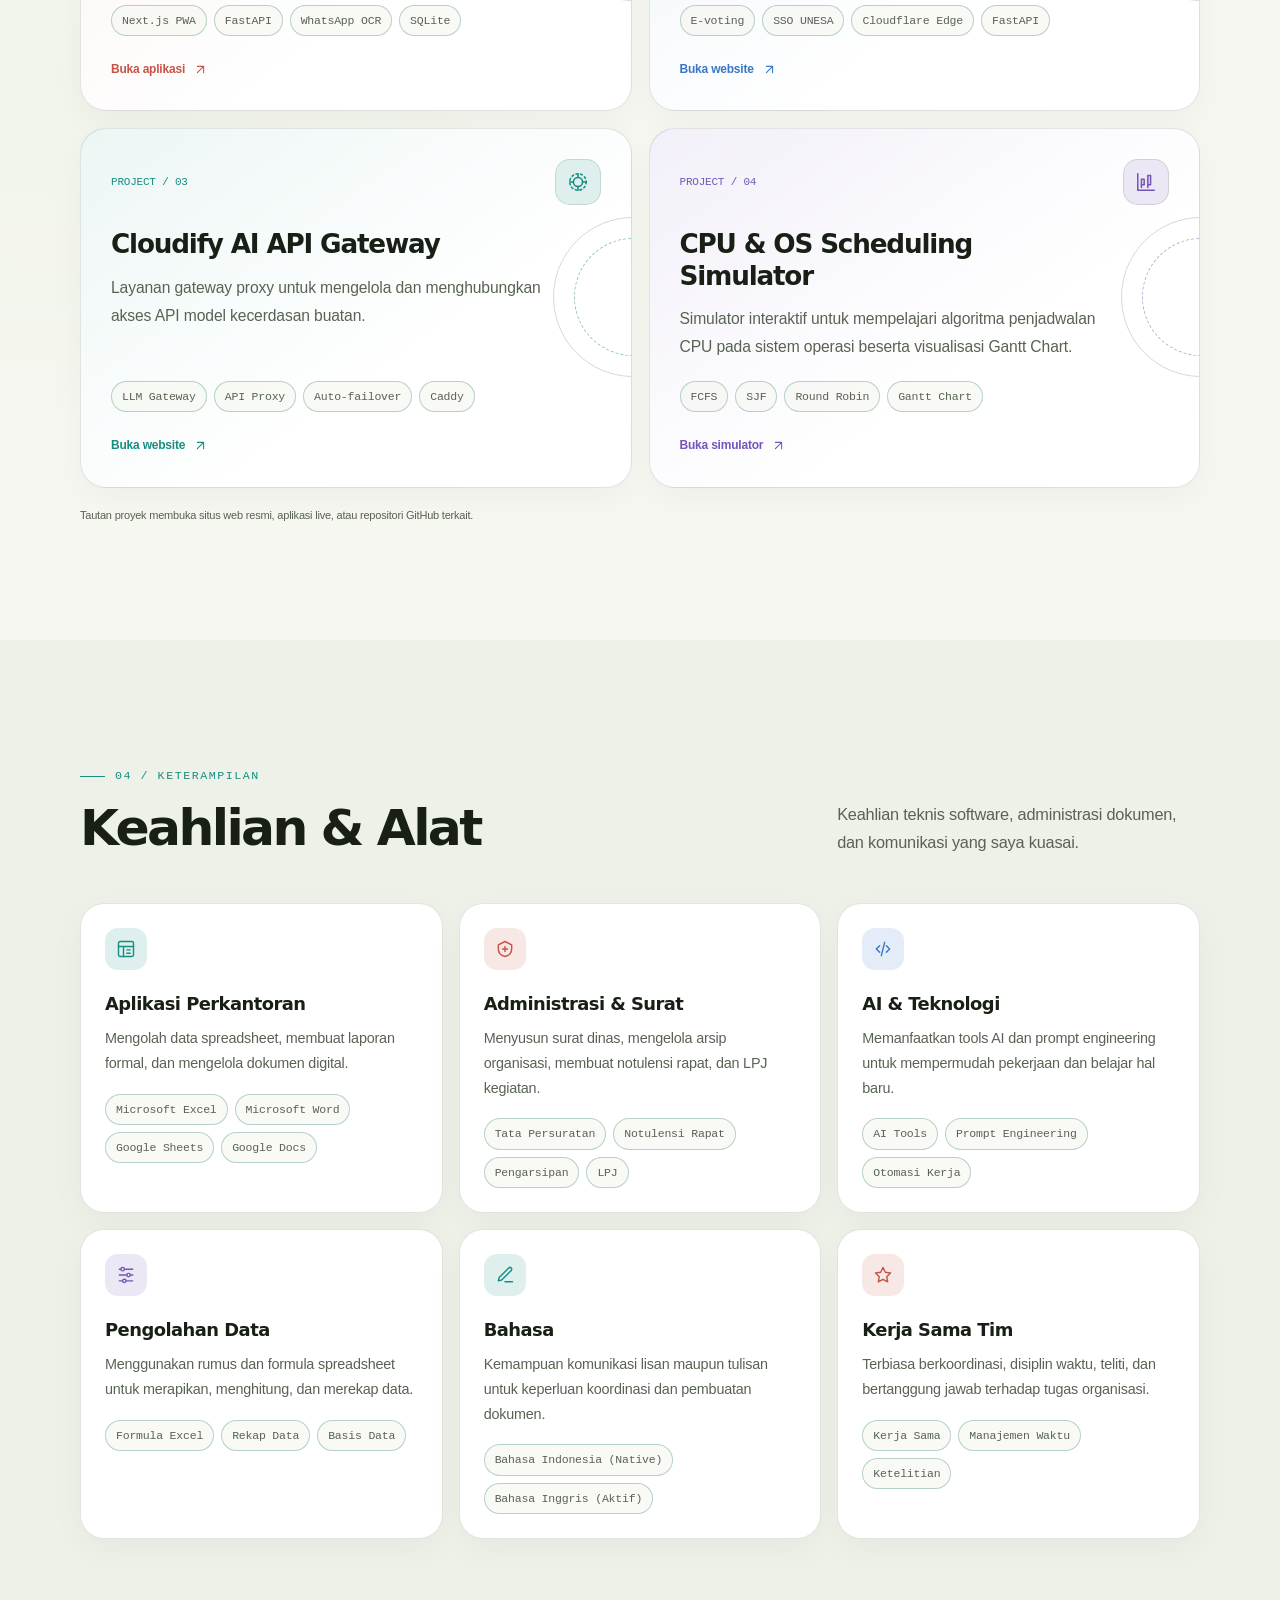
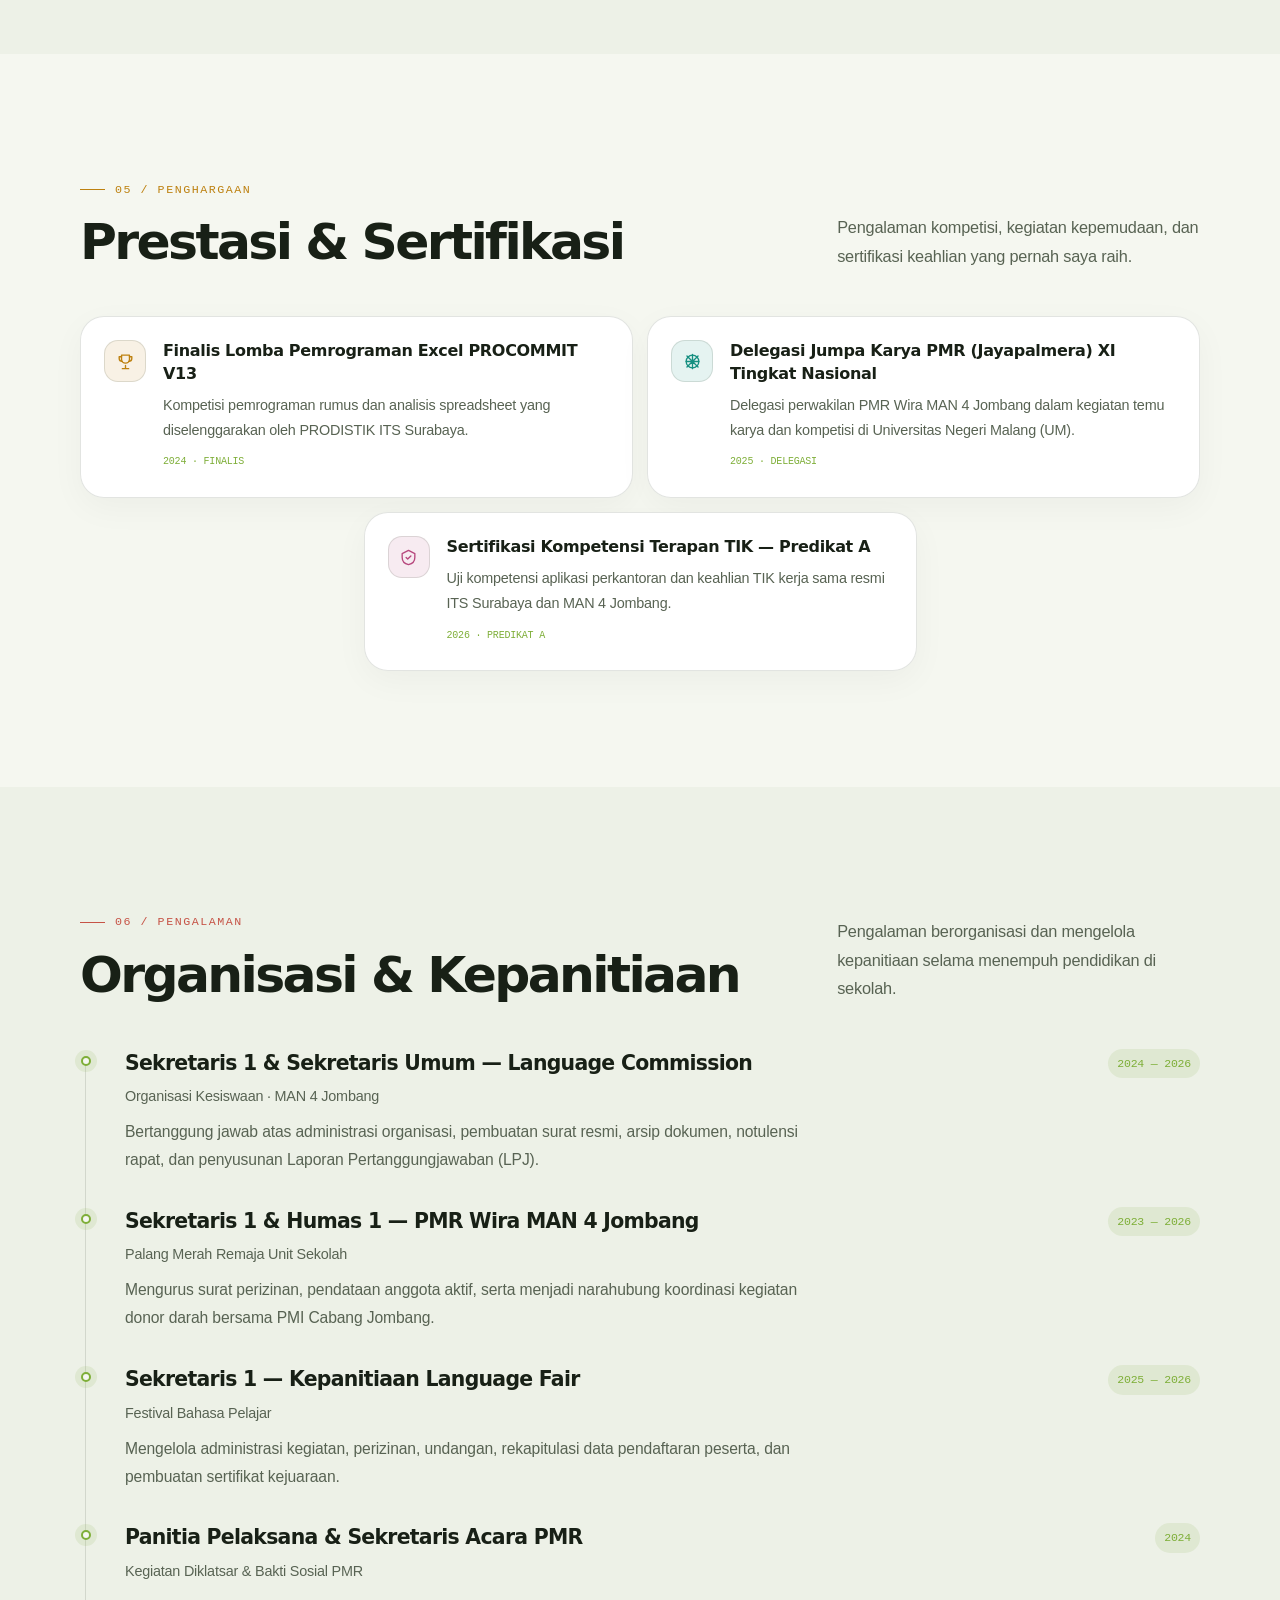
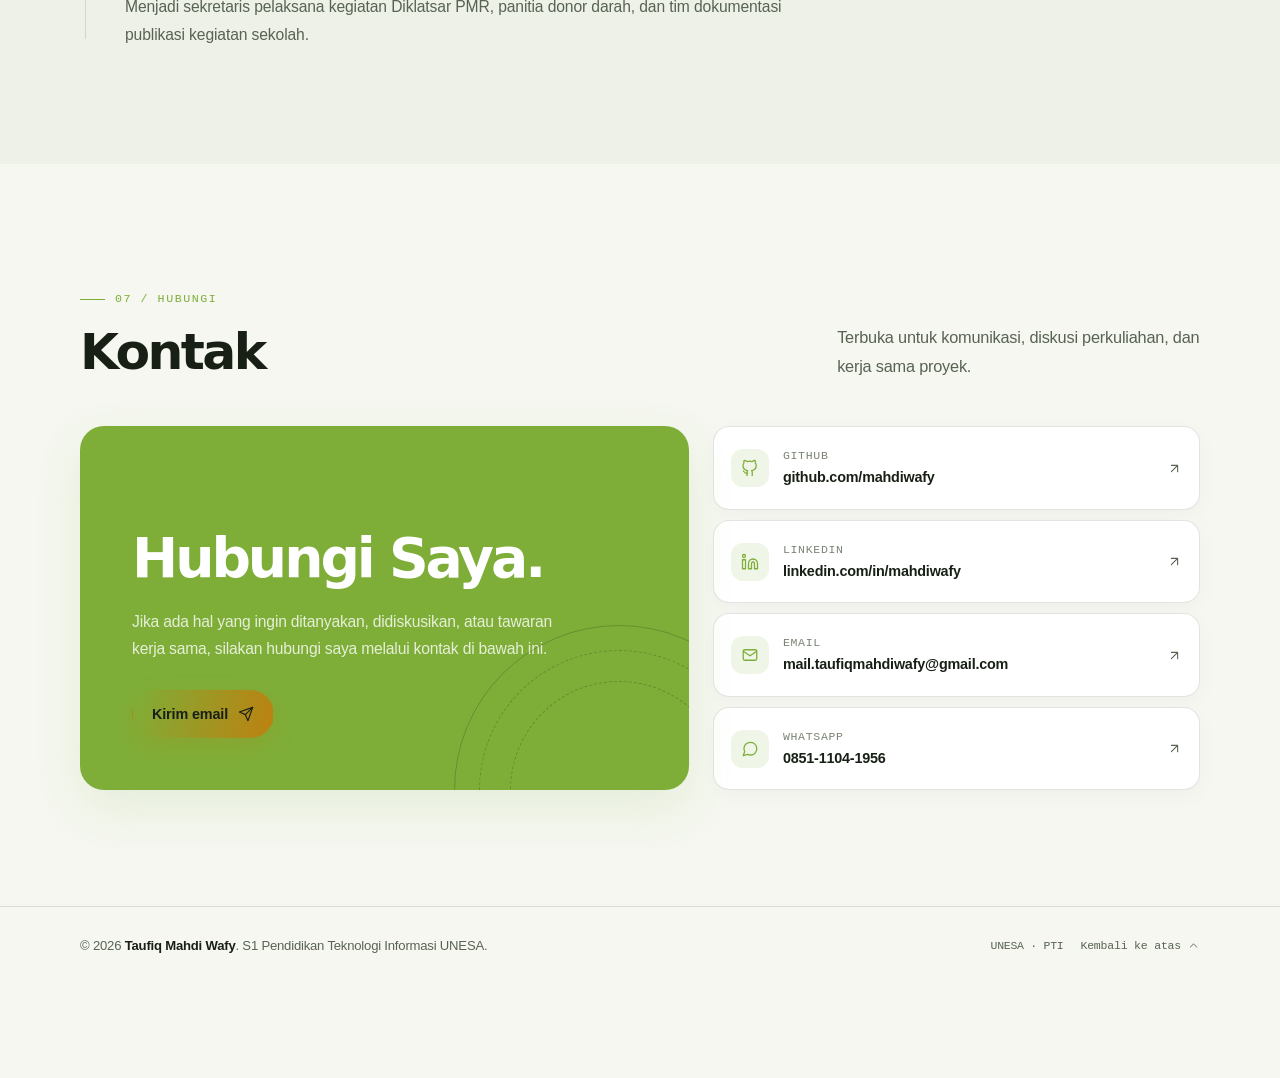
==== commit c120ff9d: "feat(portfolio): streamline copywriting across all sections to be natural, grounded, and concise" ====
--- a/index.html
+++ b/index.html
@@ -935,8 +935,8 @@
           <div class="hero-content reveal is-visible">
             <div class="availability"><span class="status-dot"></span><span class="availability-copy">Mahasiswa aktif · Pendidikan Teknologi Informasi · Universitas Negeri Surabaya</span></div>
             <p class="eyebrow">Halo, saya Taufiq Mahdi Wafy</p>
-            <h1>Menghubungkan <span class="name-muted">teknologi,</span> data &amp; <span class="accent">manusia.</span></h1>
-            <p class="hero-copy">Mahasiswa <strong>S1 Pendidikan Teknologi Informasi</strong> di Universitas Negeri Surabaya. Tertarik pada pemanfaatan AI, pengelolaan data, dan sistem digital yang membantu pekerjaan menjadi lebih efisien—dengan fondasi kuat dalam administrasi organisasi dan komunikasi tim.</p>
+            <h1>Eksplorasi <span class="name-muted">teknologi,</span> web &amp; <span class="accent">data.</span></h1>
+            <p class="hero-copy">Mahasiswa <strong>S1 Pendidikan Teknologi Informasi</strong> di Universitas Negeri Surabaya. Senang belajar pemrograman web, pemanfaatan tools AI, serta administrasi dan pengelolaan data.</p>
             <div class="hero-ctas">
               <a class="btn" href="#projects">Jelajahi karya <svg viewBox="0 0 24 24" fill="none" stroke="currentColor" stroke-width="1.8" stroke-linecap="round" stroke-linejoin="round" aria-hidden="true"><path d="M5 12h14M13 6l6 6-6 6"/></svg></a>
               <a class="btn btn-ghost" href="./assets/cv/CV_ATS_Taufiq_Mahdi_Wafy.pdf" download>Unduh CV ATS <svg viewBox="0 0 24 24" fill="none" stroke="currentColor" stroke-width="1.8" stroke-linecap="round" stroke-linejoin="round" aria-hidden="true"><path d="M12 3v12m-5-5 5 5 5-5M5 17v3h14v-3"/></svg></a>
@@ -953,12 +953,12 @@
               <div class="portrait-photo-slot" role="img" aria-label="Foto Profil Resmi Taufiq Mahdi Wafy"><img src="./assets/img/wafy_profile_sunrise.webp?v=20261027_1615" alt="Foto Resmi Taufiq Mahdi Wafy" class="portrait-photo"></div>
               <div class="portrait-footer"><div><strong>TAUFIQ MAHDI WAFY</strong><small>Information Technology Education</small></div><div class="portrait-code">ID<br>26050974056</div></div>
             </div>
-            <div class="float-chip top"><svg viewBox="0 0 24 24" fill="none" stroke="currentColor" stroke-width="1.7" stroke-linecap="round" stroke-linejoin="round" aria-hidden="true"><path d="M12 3 4 7v5c0 5 3.5 8 8 9 4.5-1 8-4 8-9V7l-8-4Z"/><path d="m9 12 2 2 4-4"/></svg><span>Detail-oriented<br><strong>by practice</strong></span></div>
-            <div class="float-chip bottom"><svg viewBox="0 0 24 24" fill="none" stroke="currentColor" stroke-width="1.7" stroke-linecap="round" stroke-linejoin="round" aria-hidden="true"><path d="M4 19V5m0 14h16M8 15l3-4 3 2 5-7"/></svg><span>Data · Systems<br><strong>· Productivity</strong></span></div>
+            <div class="float-chip top"><svg viewBox="0 0 24 24" fill="none" stroke="currentColor" stroke-width="1.7" stroke-linecap="round" stroke-linejoin="round" aria-hidden="true"><path d="M12 3 4 7v5c0 5 3.5 8 8 9 4.5-1 8-4 8-9V7l-8-4Z"/><path d="m9 12 2 2 4-4"/></svg><span>Fokus &amp;<br><strong>Teliti</strong></span></div>
+            <div class="float-chip bottom"><svg viewBox="0 0 24 24" fill="none" stroke="currentColor" stroke-width="1.7" stroke-linecap="round" stroke-linejoin="round" aria-hidden="true"><path d="M4 19V5m0 14h16M8 15l3-4 3 2 5-7"/></svg><span>Web &amp;<br><strong>Teknologi</strong></span></div>
           </div>
         </div>
         <div class="hero-bottom reveal">
-          <div class="hero-bottom-label">Ringkasan perjalanan</div>
+          <div class="hero-bottom-label">Sekilas Profil</div>
           <div class="hero-metrics">
             <div class="metric"><strong>04<span class="accent">+</span></strong><span>Proyek digital</span></div>
             <div class="metric"><strong>03<span class="accent">+</span></strong><span>Peran organisasi</span></div>
@@ -972,14 +972,14 @@
     <section class="section" id="about">
       <div class="container about-grid">
         <div class="about-side reveal">
-          <span class="eyebrow">01 / Tentang saya</span>
-          <h2 class="section-title">Perpaduan logika teknis dan kerapian administrasi.</h2>
-          <div class="about-stamp"><span>✳ Data · Sistem · Produktivitas</span></div>
+          <span class="eyebrow">01 / Profil</span>
+          <h2 class="section-title">Tentang Saya</h2>
+          <div class="about-stamp"><span>✳ Belajar · Berkarya</span></div>
         </div>
         <div class="about-main reveal delay-1">
-          <p>Saya adalah mahasiswa <strong>S1 Pendidikan Teknologi Informasi, Fakultas Teknik, Universitas Negeri Surabaya (UNESA)</strong> yang berfokus pada teknologi informasi dan pemanfaatan AI untuk meningkatkan efisiensi produktivitas kerja.</p>
-          <p>Ketertarikan saya pada pengelolaan data berawal dari pekerjaan yang dekat dengan keseharian organisasi: mengolah spreadsheet, menjaga basis data anggota organisasi sekolah, dan memastikan informasi tersusun rapi. Dari situ, saya semakin tertarik pada cara data yang terstruktur dapat memudahkan administrasi dan membantu pekerjaan berjalan lebih efektif.</p>
-          <p>Di luar eksplorasi teknis, saya aktif mengambil peran dalam <strong>tata kelola administrasi organisasi, kesekretariatan formal, pengelolaan database keanggotaan kesiswaan, dan kehumasan</strong> di organisasi sekolah maupun kepanitiaan. Pengalaman ini membentuk cara kerja saya: terstruktur, komunikatif, dan berorientasi pada solusi.</p>
+          <p>Saya mahasiswa <strong>S1 Pendidikan Teknologi Informasi, Fakultas Teknik, Universitas Negeri Surabaya (UNESA)</strong> angkatan 2026. Saya tertarik pada bidang teknologi informasi, pengembangan web, pemanfaatan tools AI, dan pengolahan data.</p>
+          <p>Selama di sekolah, saya aktif di organisasi kesiswaan dan kepanitiaan, terutama di bidang kesekretariatan, administrasi surat-menyurat, serta pengelolaan data anggota. Dari pengalaman tersebut, saya terbiasa bekerja rapi, teliti, dan berkomunikasi dengan baik dalam tim.</p>
+          <p>Saat ini saya terus belajar memperdalam keahlian di bidang pemrograman, sistem basis data, dan eksplorasi teknologi baru yang bermanfaat untuk mendukung produktivitas.</p>
           <div class="detail-grid">
             <div class="detail"><span class="detail-label">Nomor induk mahasiswa</span><div class="detail-value mono">26050974056</div></div>
             <div class="detail"><span class="detail-label">Program studi</span><div class="detail-value">S1 Pendidikan Teknologi Informasi</div></div>
@@ -995,19 +995,19 @@
     <section class="section" id="education" style="background:var(--bg-soft)">
       <div class="container">
         <div class="section-head reveal">
-          <div><span class="eyebrow">02 / Pendidikan</span><h2 class="section-title">Tempat saya bertumbuh.</h2></div>
-          <p class="section-note">Fondasi akademik yang menggabungkan teknologi informasi, pemrosesan data, dan praktik komputasi perkantoran.</p>
+          <div><span class="eyebrow">02 / Riwayat</span><h2 class="section-title">Pendidikan</h2></div>
+          <p class="section-note">Latar belakang pendidikan formal dan program keahlian terapan yang pernah saya tempuh.</p>
         </div>
         <div class="timeline">
           <article class="timeline-item reveal">
             <div class="timeline-top"><h3>Universitas Negeri Surabaya (UNESA)</h3><span class="timeline-period">2026 — SEKARANG</span></div>
             <div class="timeline-sub">S1 Pendidikan Teknologi Informasi · Fakultas Teknik</div>
-            <p class="timeline-desc">Mahasiswa aktif Program Studi S1 Pendidikan Teknologi Informasi, Fakultas Teknik, dengan fokus pada rekayasa teknologi informasi, pengelolaan sistem, dan pemanfaatan AI untuk efisiensi produktivitas.</p>
+            <p class="timeline-desc">Mahasiswa aktif Program Studi S1 Pendidikan Teknologi Informasi angkatan 2026.</p>
           </article>
           <article class="timeline-item reveal delay-1">
             <div class="timeline-top"><h3>MAN 4 Jombang</h3><span class="timeline-period">2023 — 2026</span></div>
             <div class="timeline-sub">Program Terapan Bidang TIK · PRODISTIK ITS Surabaya</div>
-            <p class="timeline-desc">Lulusan program vokasi terapan TIK hasil kerja sama resmi <strong>ITS Surabaya dan MAN 4 Jombang</strong> dengan fokus pemrosesan data spreadsheet dan administrasi komputasi perkantoran.</p>
+            <p class="timeline-desc">Menyelesaikan program terapan TIK kerja sama ITS Surabaya dan MAN 4 Jombang, dengan fokus pembelajaran pada pengolahan spreadsheet dan aplikasi perkantoran.</p>
           </article>
         </div>
       </div>
@@ -1016,8 +1016,8 @@
     <section class="section" id="projects">
       <div class="container">
         <div class="section-head reveal">
-          <div><span class="eyebrow">03 / Karya pilihan</span><h2 class="section-title">Dibangun untuk memecahkan masalah.</h2></div>
-          <p class="section-note">Eksplorasi produk digital dan simulasi komputasi—dari otomasi produktivitas hingga konsep sistem operasi.</p>
+          <div><span class="eyebrow">03 / Portofolio</span><h2 class="section-title">Karya &amp; Proyek</h2></div>
+          <p class="section-note">Beberapa proyek web, aplikasi, dan simulasi yang pernah saya buat dan kembangkan.</p>
         </div>
         <div class="project-filters reveal" role="group" aria-label="Filter proyek">
           <button class="filter-btn active" data-filter="all" type="button" aria-pressed="true">Semua proyek <span class="mono">04</span></button>
@@ -1029,30 +1029,30 @@
           <article class="project-card card reveal" data-category="web">
             <div class="project-top"><span class="project-index">PROJECT / 01</span><span class="project-glyph"><svg viewBox="0 0 24 24" fill="none" stroke="currentColor" stroke-width="1.7" stroke-linecap="round" stroke-linejoin="round" aria-hidden="true"><rect x="3" y="5" width="18" height="14" rx="2"/><path d="M7 9h4m-4 4h2m4-3h4m-4 4h4"/><path d="M8 2v3m8-3v3"/></svg></span></div>
             <h3>Dompetku</h3>
-            <p>PWA pencatatan keuangan pribadi ultra-ringan dengan latensi sub-25ms dan alur penerimaan bukti transaksi otomatis melalui WhatsApp dan Vision OCR.</p>
+            <p>Aplikasi web pencatatan keuangan pribadi dengan fitur input transaksi otomatis dari struk belanja via WhatsApp.</p>
             <div class="project-tags"><span class="tag">Next.js PWA</span><span class="tag">FastAPI</span><span class="tag">WhatsApp OCR</span><span class="tag">SQLite</span></div>
-            <a class="project-link" href="https://dompetku.mahdiwafy.my.id" target="_blank" rel="noopener noreferrer">Jelajahi PWA <svg viewBox="0 0 24 24" fill="none" stroke="currentColor" stroke-width="1.7" stroke-linecap="round" stroke-linejoin="round" aria-hidden="true"><path d="M7 17 17 7M7 7h10v10"/></svg></a>
+            <a class="project-link" href="https://dompetku.mahdiwafy.my.id" target="_blank" rel="noopener noreferrer">Buka aplikasi <svg viewBox="0 0 24 24" fill="none" stroke="currentColor" stroke-width="1.7" stroke-linecap="round" stroke-linejoin="round" aria-hidden="true"><path d="M7 17 17 7M7 7h10v10"/></svg></a>
           </article>
           <article class="project-card card reveal delay-1" data-category="web">
             <div class="project-top"><span class="project-index">PROJECT / 02</span><span class="project-glyph"><svg viewBox="0 0 24 24" fill="none" stroke="currentColor" stroke-width="1.7" stroke-linecap="round" stroke-linejoin="round" aria-hidden="true"><rect x="3" y="4" width="18" height="17" rx="2"/><path d="M16 2v4M8 2v4M3 9h18M8 14l2 2 5-4"/></svg></span></div>
-            <h3>Portal Voting PDH Informatika Angkatan 2026</h3>
-            <p>Sistem e-voting resmi satu angkatan untuk pemilihan bahan baju seragam dengan autentikasi akun SSO Google UNESA (@mhs.unesa.ac.id) dan audit perolehan real-time.</p>
+            <h3>Portal Voting PDH Informatika 2026</h3>
+            <p>Website pemungutan suara pemilihan bahan seragam angkatan dengan login akun Google SSO UNESA (@mhs.unesa.ac.id).</p>
             <div class="project-tags"><span class="tag">E-voting</span><span class="tag">SSO UNESA</span><span class="tag">Cloudflare Edge</span><span class="tag">FastAPI</span></div>
-            <a class="project-link" href="https://informatics26.my.id/vote" target="_blank" rel="noopener noreferrer">Jelajahi web <svg viewBox="0 0 24 24" fill="none" stroke="currentColor" stroke-width="1.7" stroke-linecap="round" stroke-linejoin="round" aria-hidden="true"><path d="M7 17 17 7M7 7h10v10"/></svg></a>
+            <a class="project-link" href="https://informatics26.my.id/vote" target="_blank" rel="noopener noreferrer">Buka website <svg viewBox="0 0 24 24" fill="none" stroke="currentColor" stroke-width="1.7" stroke-linecap="round" stroke-linejoin="round" aria-hidden="true"><path d="M7 17 17 7M7 7h10v10"/></svg></a>
           </article>
           <article class="project-card card reveal" data-category="infra">
             <div class="project-top"><span class="project-index">PROJECT / 03</span><span class="project-glyph"><svg viewBox="0 0 24 24" fill="none" stroke="currentColor" stroke-width="1.7" stroke-linecap="round" stroke-linejoin="round" aria-hidden="true"><path d="M12 3v4m0 10v4M3 12h4m10 0h4"/><circle cx="12" cy="12" r="5"/><circle cx="12" cy="12" r="9" stroke-dasharray="2 3"/></svg></span></div>
             <h3>Cloudify AI API Gateway</h3>
-            <p>Gerbang proxy AI redundan berlatensi rendah dengan integrasi multi-provider upstream, auto-failover, token-saving routing, dan ketersediaan 24/7.</p>
+            <p>Layanan gateway proxy untuk mengelola dan menghubungkan akses API model kecerdasan buatan.</p>
             <div class="project-tags"><span class="tag">LLM Gateway</span><span class="tag">API Proxy</span><span class="tag">Auto-failover</span><span class="tag">Caddy</span></div>
-            <a class="project-link" href="https://cloudifydigital.my.id" target="_blank" rel="noopener noreferrer">Jelajahi web <svg viewBox="0 0 24 24" fill="none" stroke="currentColor" stroke-width="1.7" stroke-linecap="round" stroke-linejoin="round" aria-hidden="true"><path d="M7 17 17 7M7 7h10v10"/></svg></a>
+            <a class="project-link" href="https://cloudifydigital.my.id" target="_blank" rel="noopener noreferrer">Buka website <svg viewBox="0 0 24 24" fill="none" stroke="currentColor" stroke-width="1.7" stroke-linecap="round" stroke-linejoin="round" aria-hidden="true"><path d="M7 17 17 7M7 7h10v10"/></svg></a>
           </article>
           <article class="project-card card reveal delay-1" data-category="edu">
             <div class="project-top"><span class="project-index">PROJECT / 04</span><span class="project-glyph"><svg viewBox="0 0 24 24" fill="none" stroke="currentColor" stroke-width="1.7" stroke-linecap="round" stroke-linejoin="round" aria-hidden="true"><path d="M3 3v18h18"/><path d="M7 15h3V9H7zm7 0h3V5h-3zm-7 0v3m7-3v3"/></svg></span></div>
-            <h3>CPU &amp; OS Process Scheduling Simulator</h3>
-            <p>Simulator interaktif algoritma penjadwalan proses OS (FCFS, SJF, Round Robin) yang memvisualisasikan urutan Ready Queue dan perbandingan performa Gantt Chart.</p>
+            <h3>CPU &amp; OS Scheduling Simulator</h3>
+            <p>Simulator interaktif untuk mempelajari algoritma penjadwalan CPU pada sistem operasi beserta visualisasi Gantt Chart.</p>
             <div class="project-tags"><span class="tag">FCFS</span><span class="tag">SJF</span><span class="tag">Round Robin</span><span class="tag">Gantt Chart</span></div>
-            <a class="project-link" href="https://cpu-os.mahdiwafy.my.id/" target="_blank" rel="noopener noreferrer">Jelajahi simulator <svg viewBox="0 0 24 24" fill="none" stroke="currentColor" stroke-width="1.7" stroke-linecap="round" stroke-linejoin="round" aria-hidden="true"><path d="M7 17 17 7M7 7h10v10"/></svg></a>
+            <a class="project-link" href="https://cpu-os.mahdiwafy.my.id/" target="_blank" rel="noopener noreferrer">Buka simulator <svg viewBox="0 0 24 24" fill="none" stroke="currentColor" stroke-width="1.7" stroke-linecap="round" stroke-linejoin="round" aria-hidden="true"><path d="M7 17 17 7M7 7h10v10"/></svg></a>
           </article>
         </div>
         <p class="muted" style="font-size:11px;margin:18px 0 0">Tautan proyek membuka situs web resmi, aplikasi live, atau repositori GitHub terkait.</p>
@@ -1062,39 +1062,39 @@
     <section class="section" id="skills" style="background:var(--bg-soft)">
       <div class="container">
         <div class="section-head reveal">
-          <div><span class="eyebrow">04 / Keahlian &amp; alat</span><h2 class="section-title">Bekal untuk bekerja lintas bidang.</h2></div>
-          <p class="section-note">Kombinasi keterampilan digital, pengelolaan administrasi, dan kolaborasi yang terus dikembangkan.</p>
+          <div><span class="eyebrow">04 / Keterampilan</span><h2 class="section-title">Keahlian &amp; Alat</h2></div>
+          <p class="section-note">Keahlian teknis software, administrasi dokumen, dan komunikasi yang saya kuasai.</p>
         </div>
         <div class="skills-grid">
           <article class="skill-card card reveal">
             <div class="skill-icon"><svg viewBox="0 0 24 24" fill="none" stroke="currentColor" stroke-width="1.7" stroke-linecap="round" stroke-linejoin="round" aria-hidden="true"><rect x="3" y="3" width="18" height="18" rx="2"/><path d="M3 9h18M9 9v12M13 13h4m-4 4h4"/></svg></div>
-            <h3>Produktivitas &amp; Dokumen</h3><p>Mengolah data dan menyiapkan dokumen formal dengan presisi tinggi menggunakan alat perkantoran standar.</p>
-            <div class="skill-list"><span class="tag">Microsoft Excel</span><span class="tag">Microsoft Word</span><span class="tag">Google Sheets</span><span class="tag">Google Workspace</span></div>
+            <h3>Aplikasi Perkantoran</h3><p>Mengolah data spreadsheet, membuat laporan formal, dan mengelola dokumen digital.</p>
+            <div class="skill-list"><span class="tag">Microsoft Excel</span><span class="tag">Microsoft Word</span><span class="tag">Google Sheets</span><span class="tag">Google Docs</span></div>
           </article>
           <article class="skill-card card reveal delay-1">
             <div class="skill-icon"><svg viewBox="0 0 24 24" fill="none" stroke="currentColor" stroke-width="1.7" stroke-linecap="round" stroke-linejoin="round" aria-hidden="true"><path d="M12 3 4 7v5c0 5 3.5 8 8 9 4.5-1 8-4 8-9V7l-8-4Z"/><path d="M9 12h6m-3-3v6"/></svg></div>
-            <h3>Administrasi &amp; Persuratan</h3><p>Mengelola birokrasi organisasi, tata persuratan dinas resmi, digitalisasi master arsip, dan LPJ kepengurusan.</p>
-            <div class="skill-list"><span class="tag">Administrasi Perkantoran</span><span class="tag">Tata Persuratan</span><span class="tag">Notulensi Rapat</span><span class="tag">LPJ Resmi</span></div>
+            <h3>Administrasi &amp; Surat</h3><p>Menyusun surat dinas, mengelola arsip organisasi, membuat notulensi rapat, dan LPJ kegiatan.</p>
+            <div class="skill-list"><span class="tag">Tata Persuratan</span><span class="tag">Notulensi Rapat</span><span class="tag">Pengarsipan</span><span class="tag">LPJ</span></div>
           </article>
           <article class="skill-card card reveal delay-2">
             <div class="skill-icon"><svg viewBox="0 0 24 24" fill="none" stroke="currentColor" stroke-width="1.7" stroke-linecap="round" stroke-linejoin="round" aria-hidden="true"><path d="m8 8-4 4 4 4m8-8 4 4-4 4M14 4l-4 16"/></svg></div>
-            <h3>AI Tools &amp; Komputasi</h3><p>Memanfaatkan ekosistem kecerdasan buatan untuk meningkatkan efisiensi alur kerja dan otomasi produktivitas digital.</p>
-            <div class="skill-list"><span class="tag">AI Tools</span><span class="tag">Prompt Engineering</span><span class="tag">Otomasi Alur Kerja</span><span class="tag">Teknologi Digital</span></div>
+            <h3>AI &amp; Teknologi</h3><p>Memanfaatkan tools AI dan prompt engineering untuk mempermudah pekerjaan dan belajar hal baru.</p>
+            <div class="skill-list"><span class="tag">AI Tools</span><span class="tag">Prompt Engineering</span><span class="tag">Otomasi Kerja</span></div>
           </article>
           <article class="skill-card card reveal">
             <div class="skill-icon"><svg viewBox="0 0 24 24" fill="none" stroke="currentColor" stroke-width="1.7" stroke-linecap="round" stroke-linejoin="round" aria-hidden="true"><path d="M4 5h16M4 12h16M4 19h16"/><circle cx="8" cy="5" r="2" fill="var(--surface)"/><circle cx="15" cy="12" r="2" fill="var(--surface)"/><circle cx="10" cy="19" r="2" fill="var(--surface)"/></svg></div>
-            <h3>Data Spreadsheet &amp; Basis Data</h3><p>Mengolah formula spreadsheet tingkat lanjut, analisis data terapan, serta pemutakhiran berkala database keanggotaan.</p>
-            <div class="skill-list"><span class="tag">Formula Spreadsheet</span><span class="tag">Analisis Data</span><span class="tag">Database Anggota</span><span class="tag">Validasi Data</span></div>
+            <h3>Pengolahan Data</h3><p>Menggunakan rumus dan formula spreadsheet untuk merapikan, menghitung, dan merekap data.</p>
+            <div class="skill-list"><span class="tag">Formula Excel</span><span class="tag">Rekap Data</span><span class="tag">Basis Data</span></div>
           </article>
           <article class="skill-card card reveal delay-1">
             <div class="skill-icon"><svg viewBox="0 0 24 24" fill="none" stroke="currentColor" stroke-width="1.7" stroke-linecap="round" stroke-linejoin="round" aria-hidden="true"><path d="M12 20h9"/><path d="M16.5 3.5a2.1 2.1 0 0 1 3 3L8 18l-4 1 1-4Z"/></svg></div>
-            <h3>Bahasa &amp; Komunikasi</h3><p>Menyampaikan pesan dan koordinasi secara jelas, terstruktur, serta berorientasi solusi lintas pemangku kepentingan.</p>
-            <div class="skill-list"><span class="tag">Bahasa Indonesia (Native)</span><span class="tag">English (Menengah / Aktif)</span><span class="tag">Komunikasi Formal</span><span class="tag">Humas</span></div>
+            <h3>Bahasa</h3><p>Kemampuan komunikasi lisan maupun tulisan untuk keperluan koordinasi dan pembuatan dokumen.</p>
+            <div class="skill-list"><span class="tag">Bahasa Indonesia (Native)</span><span class="tag">Bahasa Inggris (Aktif)</span></div>
           </article>
           <article class="skill-card card reveal delay-2">
             <div class="skill-icon"><svg viewBox="0 0 24 24" fill="none" stroke="currentColor" stroke-width="1.7" stroke-linecap="round" stroke-linejoin="round" aria-hidden="true"><path d="M12 3 14.8 8.7 21 9.6l-4.5 4.4 1.1 6.2-5.6-3-5.6 3 1.1-6.2L3 9.6l6.2-.9Z"/></svg></div>
-            <h3>Kepemimpinan &amp; Kolaborasi</h3><p>Mengutamakan tanggung jawab, manajemen waktu, kerja sama tim, dan kepemimpinan yang berorientasi pelayanan.</p>
-            <div class="skill-list"><span class="tag">Kepemimpinan</span><span class="tag">Kerja Sama Tim</span><span class="tag">Manajemen Waktu</span><span class="tag">Detail-oriented</span></div>
+            <h3>Kerja Sama Tim</h3><p>Terbiasa berkoordinasi, disiplin waktu, teliti, dan bertanggung jawab terhadap tugas organisasi.</p>
+            <div class="skill-list"><span class="tag">Kerja Sama</span><span class="tag">Manajemen Waktu</span><span class="tag">Ketelitian</span></div>
           </article>
         </div>
       </div>
@@ -1103,13 +1103,13 @@
     <section class="section" id="achievements">
       <div class="container">
         <div class="section-head reveal">
-          <div><span class="eyebrow">05 / Prestasi &amp; penghargaan</span><h2 class="section-title">Langkah kecil, pengalaman berarti.</h2></div>
-          <p class="section-note">Pencapaian akademik dan kegiatan yang memperluas wawasan, kemampuan, serta pengalaman berkolaborasi.</p>
+          <div><span class="eyebrow">05 / Penghargaan</span><h2 class="section-title">Prestasi &amp; Sertifikasi</h2></div>
+          <p class="section-note">Pengalaman kompetisi, kegiatan kepemudaan, dan sertifikasi keahlian yang pernah saya raih.</p>
         </div>
         <div class="achievement-list">
-          <article class="achievement card reveal"><div class="achievement-mark"><svg viewBox="0 0 24 24" fill="none" stroke="currentColor" stroke-width="1.7" stroke-linecap="round" stroke-linejoin="round" aria-hidden="true"><path d="M8 21h8m-4-4v4M7 4h10v5a5 5 0 0 1-10 0Z"/><path d="M7 6H4v2a4 4 0 0 0 4 4m9-6h3v2a4 4 0 0 1-4 4"/></svg></div><div><h3>Finalis Lomba Pemrograman Excel PROCOMMIT V13</h3><p>Peringkat finalis kompetisi pemrograman formula dan analisis data spreadsheet terapan yang diselenggarakan oleh PRODISTIK Institut Teknologi Sepuluh Nopember (ITS) Surabaya.</p><span class="year">2024 · FINALIS</span></div></article>
-          <article class="achievement card reveal delay-1"><div class="achievement-mark"><svg viewBox="0 0 24 24" fill="none" stroke="currentColor" stroke-width="1.7" stroke-linecap="round" stroke-linejoin="round" aria-hidden="true"><path d="M12 3v18m-8-9h16M5 5l14 14M19 5 5 19"/><circle cx="12" cy="12" r="8"/></svg></div><div><h3>Delegasi Jumpa Karya PMR (Jayapalmera) XI Tingkat Nasional</h3><p>Delegasi resmi perwakilan PMR Wira MAN 4 Jombang dalam ajang temu karya, evaluasi ketangkasan pertolongan pertama, dan kompetisi kemanusiaan di Universitas Negeri Malang (UM).</p><span class="year">2025 · DELEGASI</span></div></article>
-          <article class="achievement card reveal"><div class="achievement-mark"><svg viewBox="0 0 24 24" fill="none" stroke="currentColor" stroke-width="1.7" stroke-linecap="round" stroke-linejoin="round" aria-hidden="true"><path d="M12 3 4 7v5c0 5 3.5 8 8 9 4.5-1 8-4 8-9V7l-8-4Z"/><path d="m9 12 2 2 4-4"/></svg></div><div><h3>Sertifikasi Kompetensi Terapan Bidang TIK — Predikat A</h3><p>Sertifikasi keahlian terapan komputasi dan perkantoran digital berbasis pengujian komprehensif kerja sama resmi ITS Surabaya dan MAN 4 Jombang.</p><span class="year">2026 · PREDIKAT A</span></div></article>
+          <article class="achievement card reveal"><div class="achievement-mark"><svg viewBox="0 0 24 24" fill="none" stroke="currentColor" stroke-width="1.7" stroke-linecap="round" stroke-linejoin="round" aria-hidden="true"><path d="M8 21h8m-4-4v4M7 4h10v5a5 5 0 0 1-10 0Z"/><path d="M7 6H4v2a4 4 0 0 0 4 4m9-6h3v2a4 4 0 0 1-4 4"/></svg></div><div><h3>Finalis Lomba Pemrograman Excel PROCOMMIT V13</h3><p>Kompetisi pemrograman rumus dan analisis spreadsheet yang diselenggarakan oleh PRODISTIK ITS Surabaya.</p><span class="year">2024 · FINALIS</span></div></article>
+          <article class="achievement card reveal delay-1"><div class="achievement-mark"><svg viewBox="0 0 24 24" fill="none" stroke="currentColor" stroke-width="1.7" stroke-linecap="round" stroke-linejoin="round" aria-hidden="true"><path d="M12 3v18m-8-9h16M5 5l14 14M19 5 5 19"/><circle cx="12" cy="12" r="8"/></svg></div><div><h3>Delegasi Jumpa Karya PMR (Jayapalmera) XI Tingkat Nasional</h3><p>Delegasi perwakilan PMR Wira MAN 4 Jombang dalam kegiatan temu karya dan kompetisi di Universitas Negeri Malang (UM).</p><span class="year">2025 · DELEGASI</span></div></article>
+          <article class="achievement card reveal"><div class="achievement-mark"><svg viewBox="0 0 24 24" fill="none" stroke="currentColor" stroke-width="1.7" stroke-linecap="round" stroke-linejoin="round" aria-hidden="true"><path d="M12 3 4 7v5c0 5 3.5 8 8 9 4.5-1 8-4 8-9V7l-8-4Z"/><path d="m9 12 2 2 4-4"/></svg></div><div><h3>Sertifikasi Kompetensi Terapan TIK — Predikat A</h3><p>Uji kompetensi aplikasi perkantoran dan keahlian TIK kerja sama resmi ITS Surabaya dan MAN 4 Jombang.</p><span class="year">2026 · PREDIKAT A</span></div></article>
         </div>
       </div>
     </section>
@@ -1117,29 +1117,29 @@
     <section class="section" id="experience" style="background:var(--bg-soft)">
       <div class="container">
         <div class="section-head reveal">
-          <div><span class="eyebrow">06 / Pengalaman</span><h2 class="section-title">Belajar memimpin lewat pelayanan.</h2></div>
-          <p class="section-note">Ragam peran di balik layar yang mengasah ketelitian administrasi, koordinasi program, dan komunikasi publik.</p>
+          <div><span class="eyebrow">06 / Pengalaman</span><h2 class="section-title">Organisasi &amp; Kepanitiaan</h2></div>
+          <p class="section-note">Pengalaman berorganisasi dan mengelola kepanitiaan selama menempuh pendidikan di sekolah.</p>
         </div>
         <div class="timeline">
           <article class="timeline-item reveal">
             <div class="timeline-top"><h3>Sekretaris 1 &amp; Sekretaris Umum — Language Commission</h3><span class="timeline-period">2024 — 2026</span></div>
-            <div class="timeline-sub">Organisasi kesiswaan · MAN 4 Jombang</div>
-            <p class="timeline-desc">Memimpin tata kelola birokrasi organisasi, persuratan dinas, perizinan program, dan digitalisasi master pengarsipan dokumen kelembagaan. Bertanggung jawab menyusun agenda sidang pleno, notulensi rapat, serta menerbitkan Laporan Pertanggungjawaban (LPJ) resmi kepengurusan.</p>
+            <div class="timeline-sub">Organisasi Kesiswaan · MAN 4 Jombang</div>
+            <p class="timeline-desc">Bertanggung jawab atas administrasi organisasi, pembuatan surat resmi, arsip dokumen, notulensi rapat, dan penyusunan Laporan Pertanggungjawaban (LPJ).</p>
           </article>
           <article class="timeline-item reveal delay-1">
-            <div class="timeline-top"><h3>Sekretaris 1 &amp; Humas 1 — PMR Wira Unit MAN 4 Jombang</h3><span class="timeline-period">2023 — 2026</span></div>
-            <div class="timeline-sub">Palang Merah Remaja Wira</div>
-            <p class="timeline-desc">Mengelola surat izin dispensasi resmi, legalitas anggota organisasi sekolah, dan pemutakhiran berkala database anggota aktif. Menjadi narahubung kemitraan resmi kegiatan kemanusiaan, sosialisasi kesehatan remaja, dan koordinasi donor darah bersama PMI Cabang Jombang.</p>
+            <div class="timeline-top"><h3>Sekretaris 1 &amp; Humas 1 — PMR Wira MAN 4 Jombang</h3><span class="timeline-period">2023 — 2026</span></div>
+            <div class="timeline-sub">Palang Merah Remaja Unit Sekolah</div>
+            <p class="timeline-desc">Mengurus surat perizinan, pendataan anggota aktif, serta menjadi narahubung koordinasi kegiatan donor darah bersama PMI Cabang Jombang.</p>
           </article>
           <article class="timeline-item reveal">
             <div class="timeline-top"><h3>Sekretaris 1 — Kepanitiaan Language Fair</h3><span class="timeline-period">2025 — 2026</span></div>
-            <div class="timeline-sub">Festival bahasa · Kolaborasi MANPK Jombang se-Jawa Timur</div>
-            <p class="timeline-desc">Mengoordinasikan master administrasi festival, mencakup perizinan instansi, undangan juri, dan proposal kegiatan. Merekapitulasi database pendaftaran peserta secara digital serta mengelola penerbitan sertifikat kejuaraan.</p>
+            <div class="timeline-sub">Festival Bahasa Pelajar</div>
+            <p class="timeline-desc">Mengelola administrasi kegiatan, perizinan, undangan, rekapitulasi data pendaftaran peserta, dan pembuatan sertifikat kejuaraan.</p>
           </article>
           <article class="timeline-item reveal delay-1">
             <div class="timeline-top"><h3>Panitia Pelaksana &amp; Sekretaris Acara PMR</h3><span class="timeline-period">2024</span></div>
-            <div class="timeline-sub">Diklatsar PMR, Donor Darah, &amp; Peringatan HUT PMI</div>
-            <p class="timeline-desc">Bertindak sebagai Sekretaris Diklatsar PMR, Panitia Pelaksana Donor Darah, dan Tim Publikasi &amp; Dokumentasi (PDD) pada peringatan HUT PMI 2024.</p>
+            <div class="timeline-sub">Kegiatan Diklatsar &amp; Bakti Sosial PMR</div>
+            <p class="timeline-desc">Menjadi sekretaris pelaksana kegiatan Diklatsar PMR, panitia donor darah, dan tim dokumentasi publikasi kegiatan sekolah.</p>
           </article>
         </div>
       </div>
@@ -1148,14 +1148,14 @@
     <section class="section" id="contact">
       <div class="container">
         <div class="section-head reveal">
-          <div><span class="eyebrow">07 / Kontak</span><h2 class="section-title">Mari mulai percakapan.</h2></div>
-          <p class="section-note">Terbuka untuk diskusi, kolaborasi proyek, kegiatan kampus, dan kesempatan belajar bersama.</p>
+          <div><span class="eyebrow">07 / Hubungi</span><h2 class="section-title">Kontak</h2></div>
+          <p class="section-note">Terbuka untuk komunikasi, diskusi perkuliahan, dan kerja sama proyek.</p>
         </div>
         <div class="contact-wrap reveal">
           <div class="contact-main">
-            <span class="eyebrow">Punya ide menarik?</span>
-            <h2>Hal baik dimulai dari sebuah koneksi.</h2>
-            <p>Silakan hubungi saya melalui email atau kunjungi profil profesional saya. Saya senang bertukar ide seputar teknologi, produktivitas, data, dan organisasi.</p>
+            <span class="eyebrow">Kontak Saya</span>
+            <h2>Hubungi Saya.</h2>
+            <p>Jika ada hal yang ingin ditanyakan, didiskusikan, atau tawaran kerja sama, silakan hubungi saya melalui kontak di bawah ini.</p>
             <a class="btn" href="mailto:mail.taufiqmahdiwafy@gmail.com">Kirim email <svg viewBox="0 0 24 24" fill="none" stroke="currentColor" stroke-width="1.8" stroke-linecap="round" stroke-linejoin="round" aria-hidden="true"><path d="m22 2-7 20-4-9-9-4Z"/><path d="M22 2 11 13"/></svg></a>
             <div class="contact-decoration" aria-hidden="true"></div>
           </div>
@@ -1163,7 +1163,7 @@
             <a class="contact-link" href="https://github.com/mahdiwafy" target="_blank" rel="noopener noreferrer"><span class="contact-link-icon"><svg viewBox="0 0 24 24" fill="none" stroke="currentColor" stroke-width="1.7" stroke-linecap="round" stroke-linejoin="round" aria-hidden="true"><path d="M9 19c-4.3 1.4-4.3-2.5-6-3m12 6v-3.9a3.4 3.4 0 0 0-.9-2.7c3-.3 6.2-1.5 6.2-6.7A5.2 5.2 0 0 0 19 5.1 4.8 4.8 0 0 0 18.9 2S17.7 1.6 15 3.4a13.3 13.3 0 0 0-7 0C5.3 1.6 4.1 2 4.1 2A4.8 4.8 0 0 0 4 5.1a5.2 5.2 0 0 0-1.3 3.6c0 5.2 3.2 6.4 6.2 6.7A3.4 3.4 0 0 0 8 18.1V22"/></svg></span><span class="contact-link-copy"><span>GITHUB</span><strong>github.com/mahdiwafy</strong></span><span class="contact-arrow"><svg viewBox="0 0 24 24" fill="none" stroke="currentColor" stroke-width="1.7" stroke-linecap="round" stroke-linejoin="round" aria-hidden="true"><path d="M7 17 17 7M7 7h10v10"/></svg></span></a>
             <a class="contact-link" href="https://linkedin.com/in/mahdiwafy" target="_blank" rel="noopener noreferrer"><span class="contact-link-icon"><svg viewBox="0 0 24 24" fill="none" stroke="currentColor" stroke-width="1.7" stroke-linecap="round" stroke-linejoin="round" aria-hidden="true"><path d="M16 8a6 6 0 0 1 6 6v7h-4v-7a2 2 0 0 0-4 0v7h-4v-7a6 6 0 0 1 6-6ZM2 9h4v12H2z"/><circle cx="4" cy="4" r="2"/></svg></span><span class="contact-link-copy"><span>LINKEDIN</span><strong>linkedin.com/in/mahdiwafy</strong></span><span class="contact-arrow"><svg viewBox="0 0 24 24" fill="none" stroke="currentColor" stroke-width="1.7" stroke-linecap="round" stroke-linejoin="round" aria-hidden="true"><path d="M7 17 17 7M7 7h10v10"/></svg></span></a>
             <a class="contact-link" href="mailto:mail.taufiqmahdiwafy@gmail.com"><span class="contact-link-icon"><svg viewBox="0 0 24 24" fill="none" stroke="currentColor" stroke-width="1.7" stroke-linecap="round" stroke-linejoin="round" aria-hidden="true"><rect x="3" y="5" width="18" height="14" rx="2"/><path d="m3 7 9 6 9-6"/></svg></span><span class="contact-link-copy"><span>EMAIL</span><strong>mail.taufiqmahdiwafy@gmail.com</strong></span><span class="contact-arrow"><svg viewBox="0 0 24 24" fill="none" stroke="currentColor" stroke-width="1.7" stroke-linecap="round" stroke-linejoin="round" aria-hidden="true"><path d="M7 17 17 7M7 7h10v10"/></svg></span></a>
-            <a class="contact-link" href="https://wa.me/6285111041956" target="_blank" rel="noopener noreferrer"><span class="contact-link-icon"><svg viewBox="0 0 24 24" fill="none" stroke="currentColor" stroke-width="1.7" stroke-linecap="round" stroke-linejoin="round" aria-hidden="true"><path d="M21 11.5a8.4 8.4 0 0 1-.9 3.8 8.5 8.5 0 0 1-7.6 4.7 8.4 8.4 0 0 1-3.8-.9L3 21l1.9-5.7a8.4 8.4 0 0 1-.9-3.8A8.5 8.5 0 0 1 8.7 4a8.4 8.4 0 0 1 3.8-.9h.5a8.5 8.5 0 0 1 8 8z"/></svg></span><span class="contact-link-copy"><span>WHATSAPP / TELEPON</span><strong>0851-1104-1956</strong></span><span class="contact-arrow"><svg viewBox="0 0 24 24" fill="none" stroke="currentColor" stroke-width="1.7" stroke-linecap="round" stroke-linejoin="round" aria-hidden="true"><path d="M7 17 17 7M7 7h10v10"/></svg></span></a>
+            <a class="contact-link" href="https://wa.me/6285111041956" target="_blank" rel="noopener noreferrer"><span class="contact-link-icon"><svg viewBox="0 0 24 24" fill="none" stroke="currentColor" stroke-width="1.7" stroke-linecap="round" stroke-linejoin="round" aria-hidden="true"><path d="M21 11.5a8.4 8.4 0 0 1-.9 3.8 8.5 8.5 0 0 1-7.6 4.7 8.4 8.4 0 0 1-3.8-.9L3 21l1.9-5.7a8.4 8.4 0 0 1-.9-3.8A8.5 8.5 0 0 1 8.7 4a8.4 8.4 0 0 1 3.8-.9h.5a8.5 8.5 0 0 1 8 8z"/></svg></span><span class="contact-link-copy"><span>WHATSAPP</span><strong>0851-1104-1956</strong></span><span class="contact-arrow"><svg viewBox="0 0 24 24" fill="none" stroke="currentColor" stroke-width="1.7" stroke-linecap="round" stroke-linejoin="round" aria-hidden="true"><path d="M7 17 17 7M7 7h10v10"/></svg></span></a>
           </div>
         </div>
       </div>
@@ -1172,7 +1172,7 @@
 
   <footer>
     <div class="container footer-inner">
-      <div class="footer-left">© <span id="year"></span> <strong>Taufiq Mahdi Wafy</strong>. Dirancang dengan rasa ingin tahu.</div>
+      <div class="footer-left">© <span id="year"></span> <strong>Taufiq Mahdi Wafy</strong>. S1 Pendidikan Teknologi Informasi UNESA.</div>
       <div class="footer-right"><span class="mono">UNESA · PTI</span><a class="back-top" href="#home">Kembali ke atas <svg viewBox="0 0 24 24" fill="none" stroke="currentColor" stroke-width="1.7" stroke-linecap="round" stroke-linejoin="round" aria-hidden="true"><path d="m18 15-6-6-6 6"/></svg></a></div>
     </div>
   </footer>
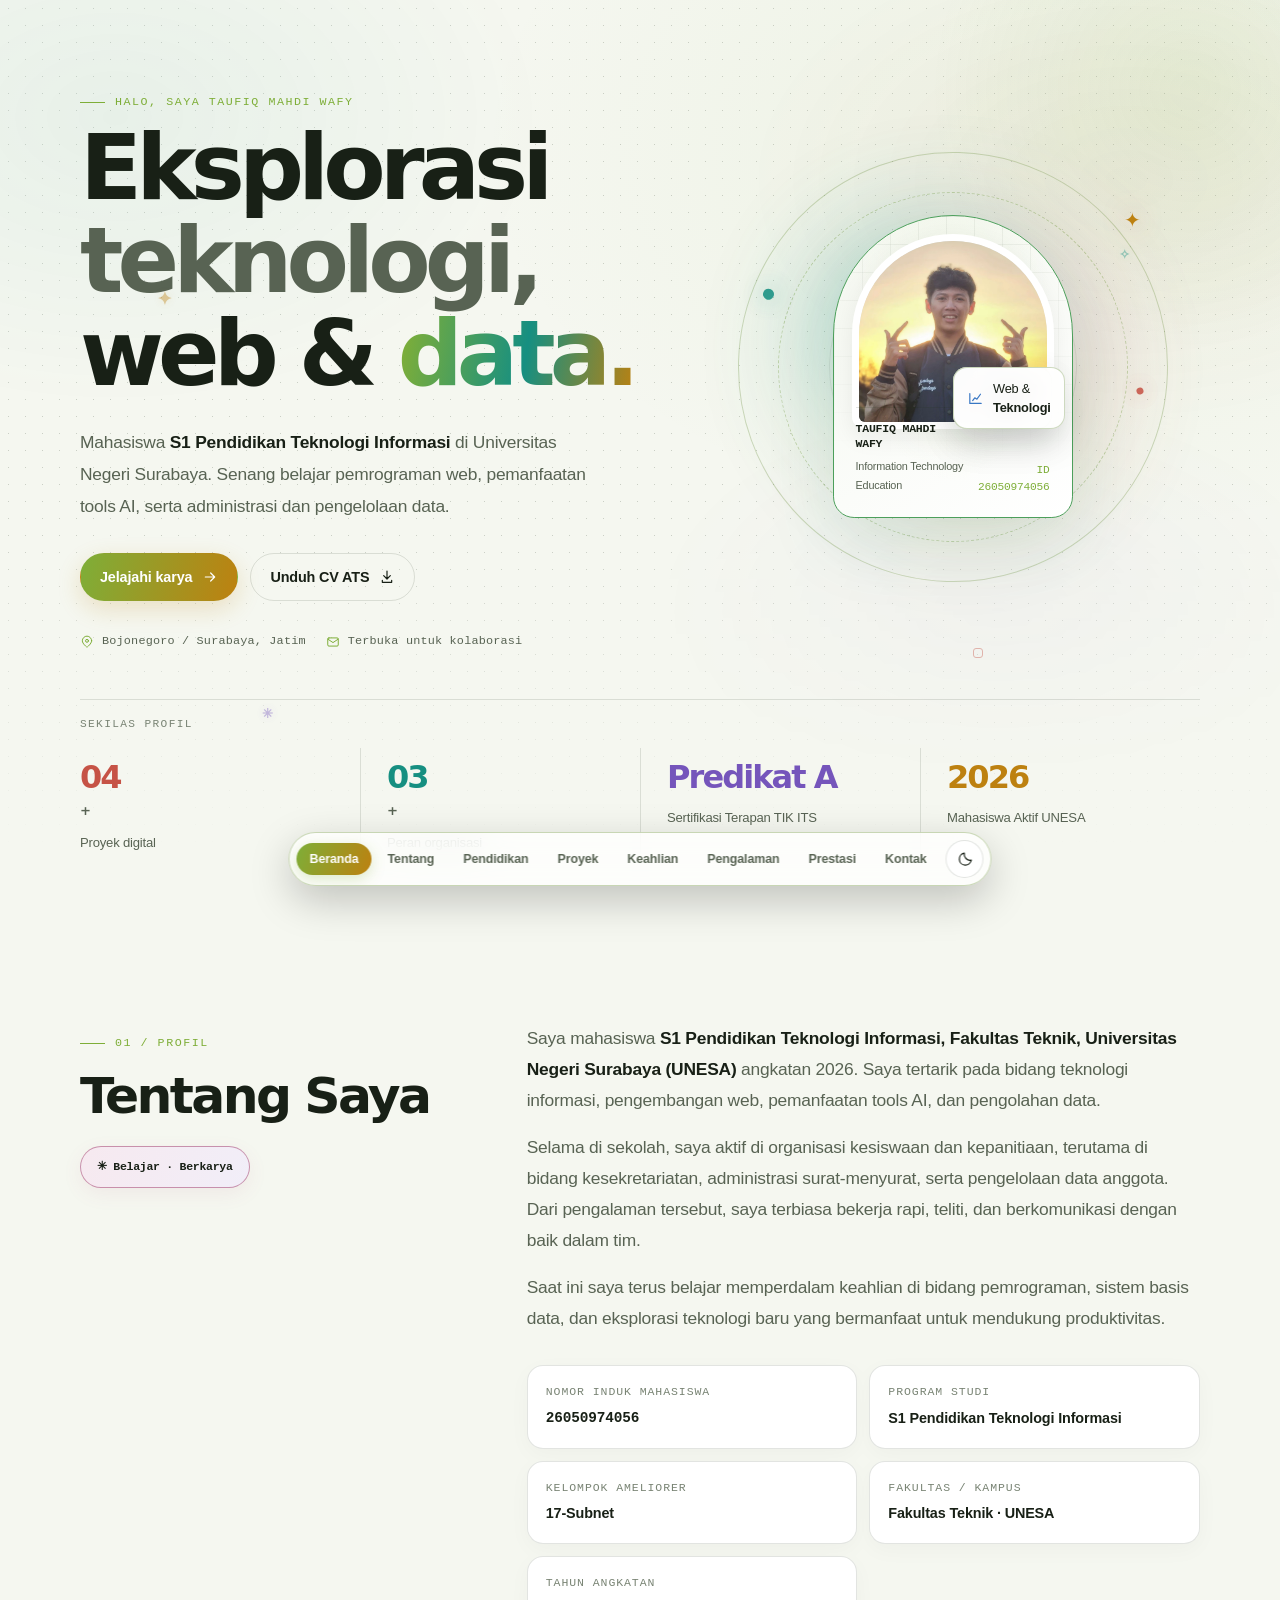
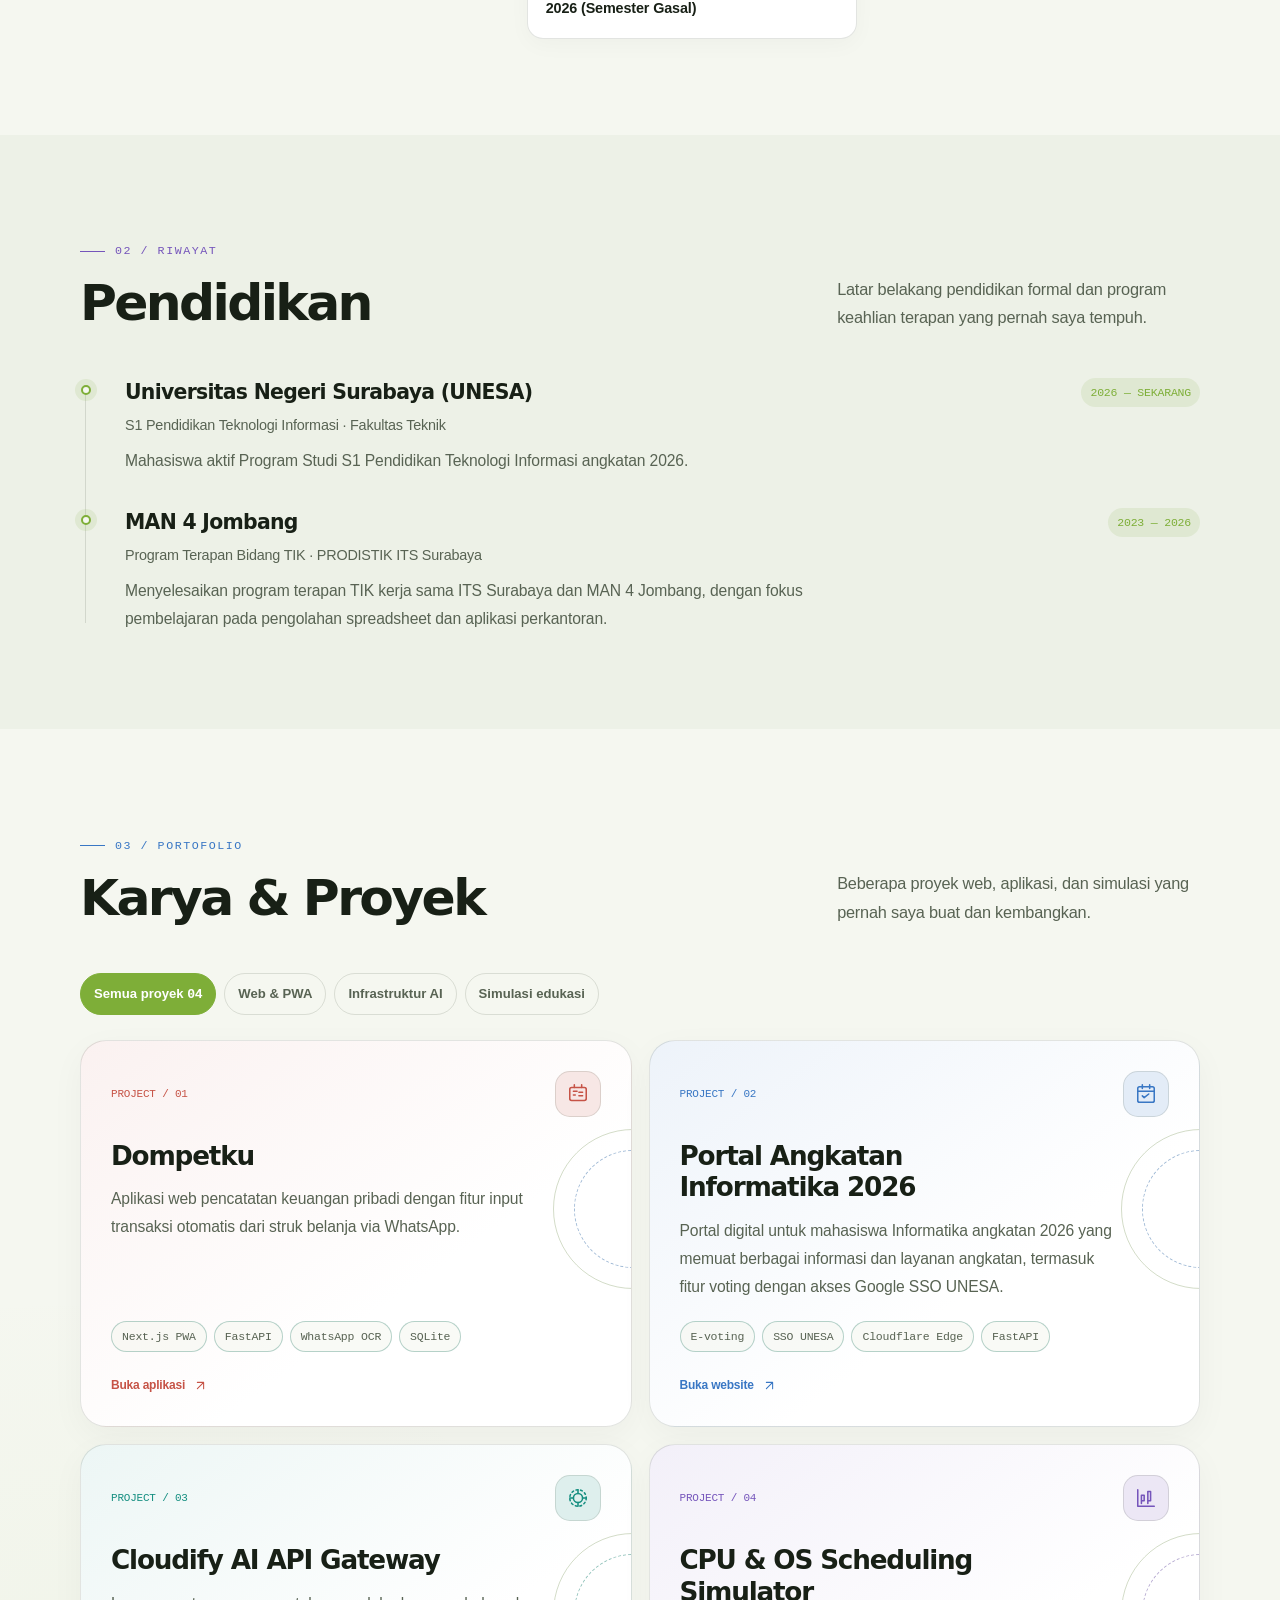
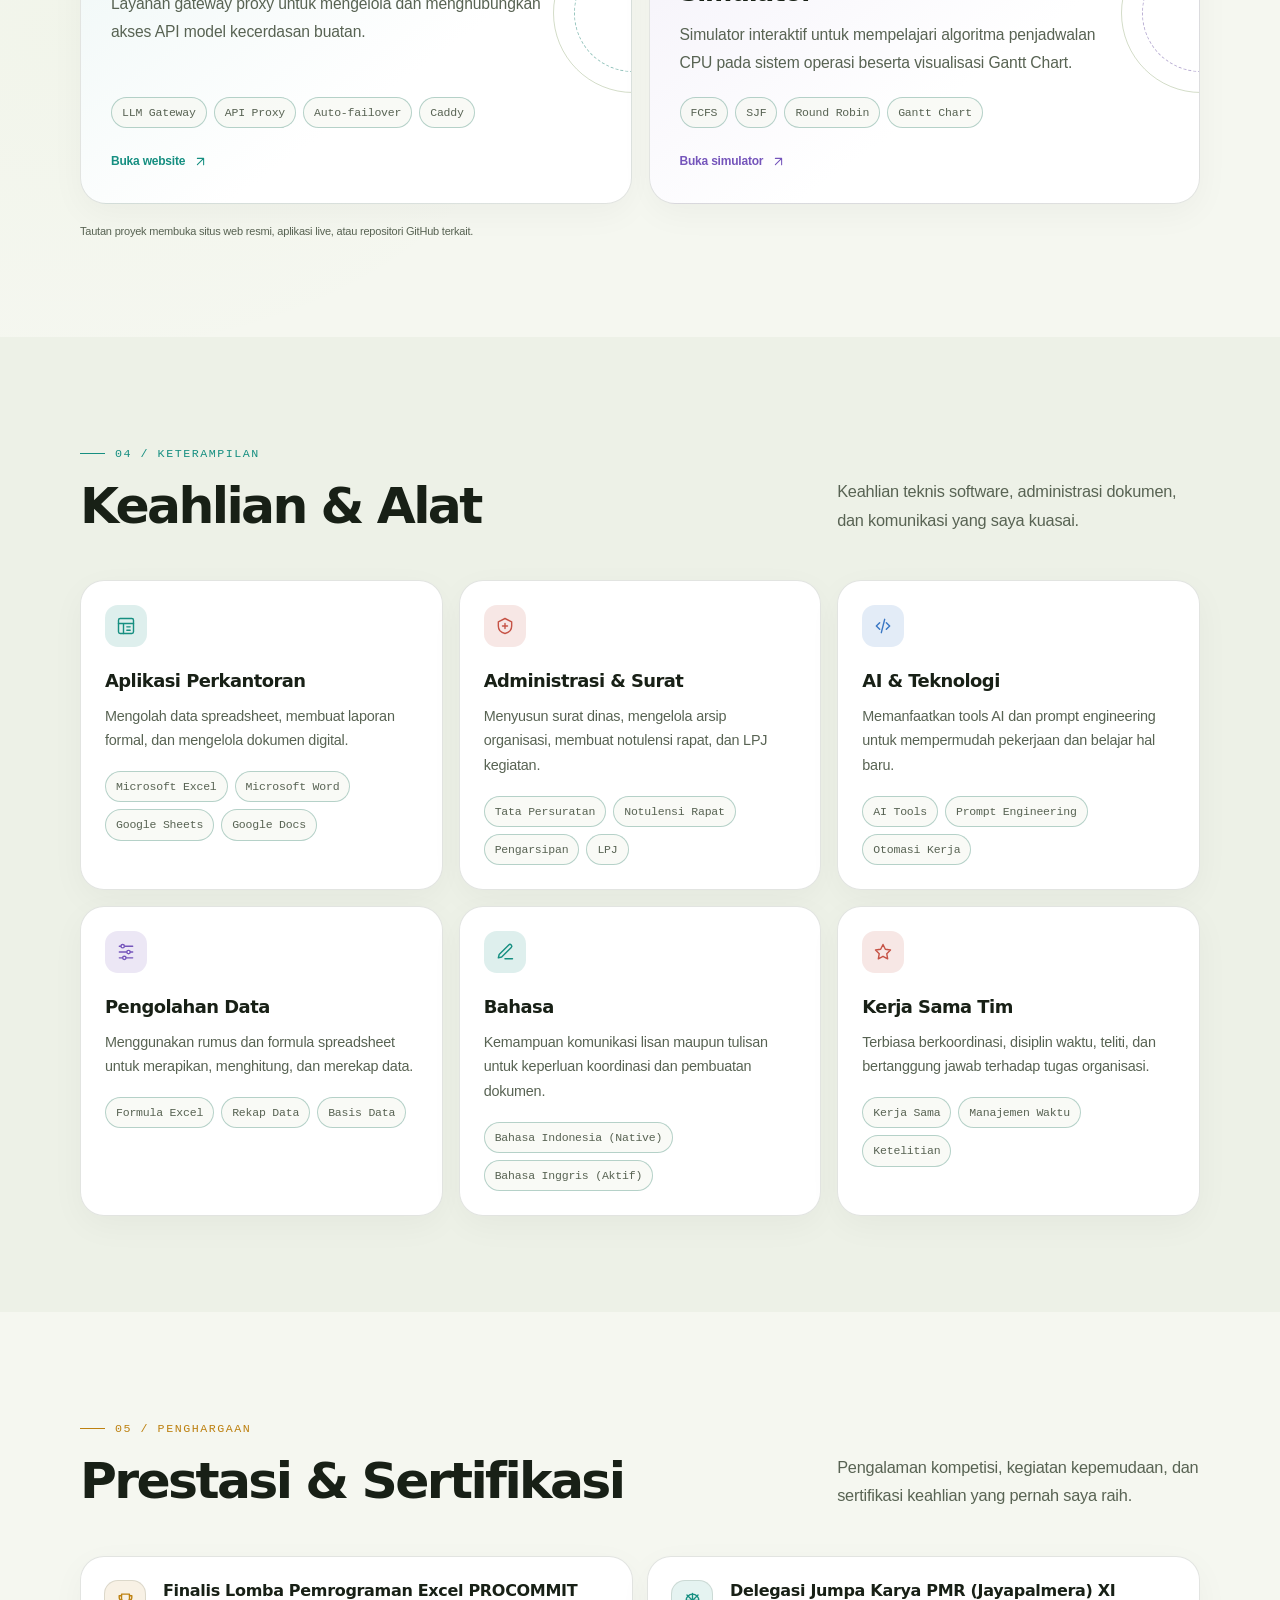
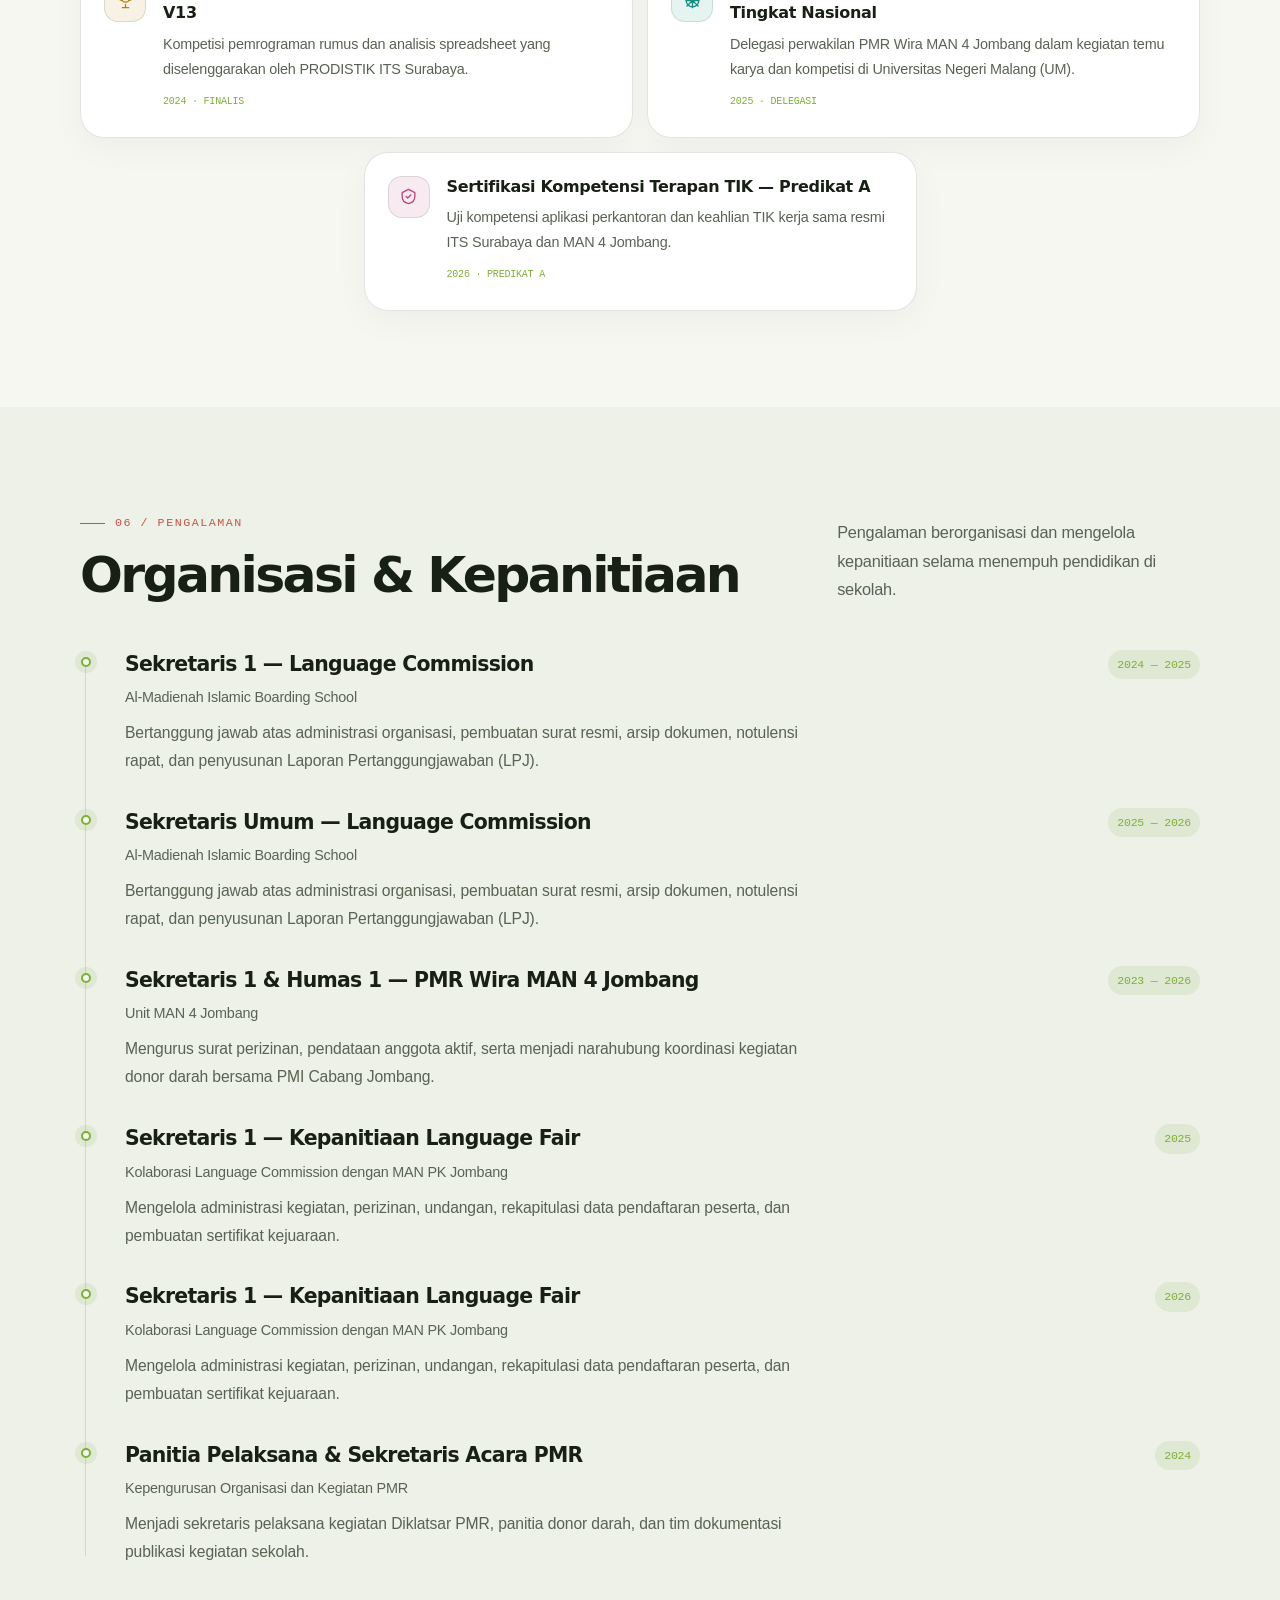
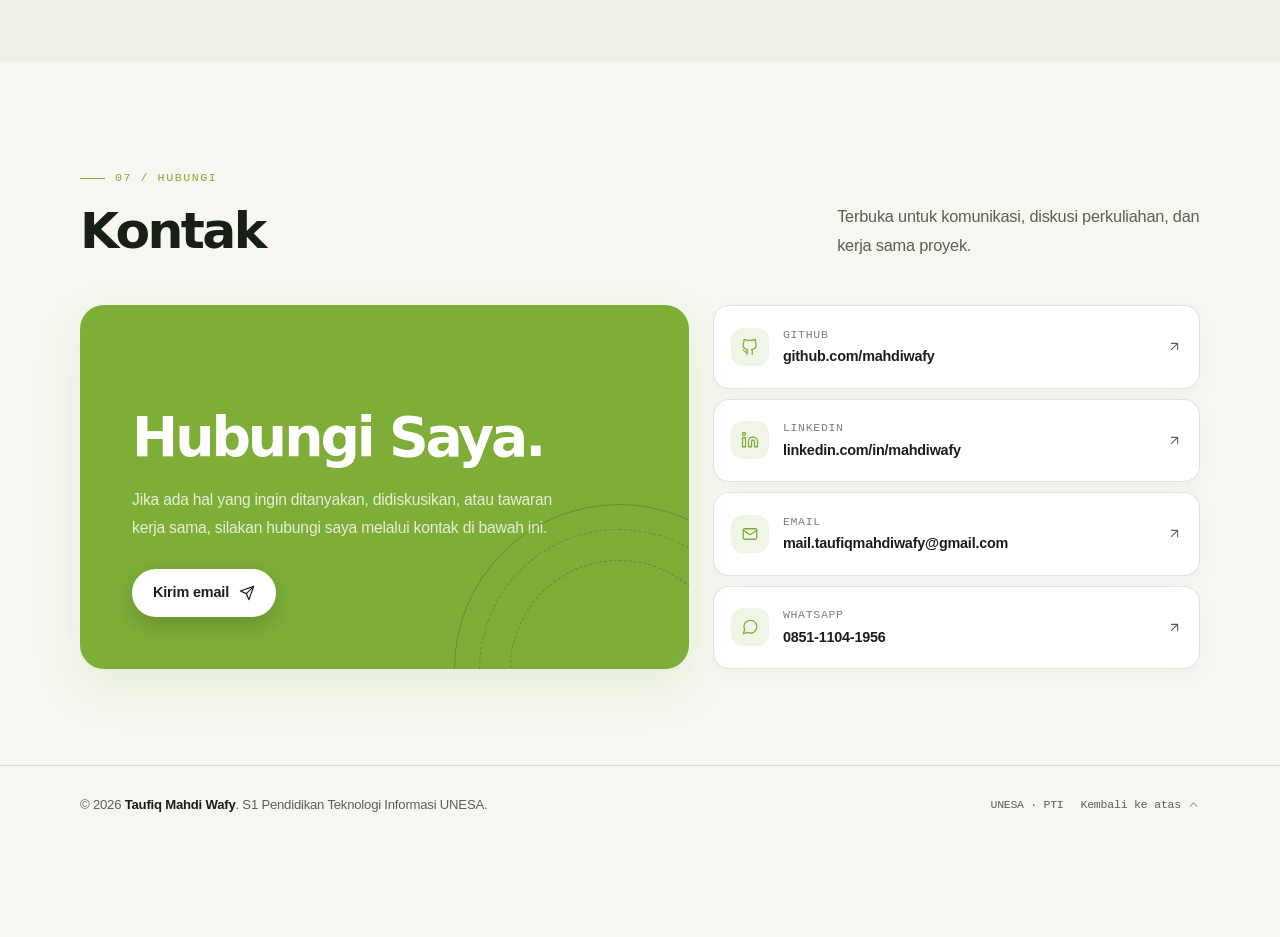
==== commit 7e0b0151: "feat(portfolio): integrate Wafy modifications (refined CSS, school org details, Portal Angkatan 2026" ====
--- a/index.html
+++ b/index.html
@@ -924,6 +924,65 @@
     /* Cegah pemilihan teks biasa pada halaman portofolio. */
     body, body * { -webkit-user-select: none; user-select: none; }
     body input, body textarea, body select, body [contenteditable="true"] { -webkit-user-select: text; user-select: text; }
+    /* Tata letak lebih ringkas agar konten utama tampil lebih cepat dan mudah dipindai. */
+    .hero { padding-top: clamp(58px, 7vw, 82px); padding-bottom: clamp(46px, 5vw, 64px); }
+    .hero-grid { gap: clamp(24px, 4vw, 44px); }
+    .hero-visual { min-height: 400px; }
+    .hero-bottom { margin-top: clamp(34px, 4vw, 48px); padding-top: 16px; }
+    .section { padding: clamp(72px, 8vw, 96px) 0; }
+    .about-grid { grid-template-columns: minmax(0, .72fr) minmax(0, 1.28fr); gap: clamp(36px, 6vw, 68px); }
+    .about-main p { margin-bottom: 16px; line-height: 1.78; }
+    @media (max-width: 800px) {
+      .hero { padding-top: 58px; padding-bottom: 48px; }
+      .hero-visual { min-height: 320px; }
+      .about-grid { grid-template-columns: minmax(0, 1fr); gap: 28px; }
+      .section { padding: 68px 0; }
+    }
+    @media (max-width: 560px) {
+      .hero { padding: 38px 0 42px; }
+      .hero-bottom { margin-top: 32px; }
+      .section { padding: 56px 0; }
+      .about-grid { gap: 22px; }
+    }
+    .contact-main .btn {
+      color: #182017;
+      background: #fff;
+      border: 2px solid #fff;
+      box-shadow: 0 8px 22px rgba(24, 32, 23, .2);
+    }
+    .contact-main .btn:hover {
+      color: #182017;
+      background: #f2f8e9;
+      border-color: #f2f8e9;
+      box-shadow: 0 12px 28px rgba(24, 32, 23, .26);
+    }
+    .hero-visual { --chip-orbit-x: 190px; --chip-orbit-y: 205px; }
+    .hero-visual .portrait-card { width: min(76%, 240px); }
+    .hero-visual .float-chip.top,
+    .hero-visual .float-chip.bottom {
+      top: 50%;
+      right: auto;
+      bottom: auto;
+      left: 50%;
+      animation: chip-drift 26s cubic-bezier(.45, 0, .55, 1) infinite;
+      will-change: transform;
+    }
+    .hero-visual .float-chip.bottom { animation-delay: -13s; }
+    @keyframes chip-drift {
+      0%, 100% { transform: translate(-50%, -50%) translate(-12px, calc(var(--chip-orbit-y) * -1)); }
+      25% { transform: translate(-50%, -50%) translate(var(--chip-orbit-x), -30px); }
+      50% { transform: translate(-50%, -50%) translate(16px, var(--chip-orbit-y)); }
+      75% { transform: translate(-50%, -50%) translate(calc(var(--chip-orbit-x) * -1), 24px); }
+    }
+    @media (max-width: 800px) {
+      .hero-visual .portrait-card { width: min(70vw, 230px); }
+      .hero-visual .float-chip.top { top: 18px; right: 0; bottom: auto; left: auto; animation: chip-float 6s ease-in-out infinite; }
+      .hero-visual .float-chip.bottom { top: auto; right: auto; bottom: 12px; left: 0; animation: chip-float 6s ease-in-out -3s infinite; }
+    }
+    @media (prefers-reduced-motion: reduce) {
+      .hero-visual .float-chip.top,
+      .hero-visual .float-chip.bottom { animation: none !important; }
+    }
   </style>
 </head>
 <body>
@@ -933,7 +992,6 @@
       <div class="container">
         <div class="hero-grid">
           <div class="hero-content reveal is-visible">
-            <div class="availability"><span class="status-dot"></span><span class="availability-copy">Mahasiswa aktif · Pendidikan Teknologi Informasi · Universitas Negeri Surabaya</span></div>
             <p class="eyebrow">Halo, saya Taufiq Mahdi Wafy</p>
             <h1>Eksplorasi <span class="name-muted">teknologi,</span> web &amp; <span class="accent">data.</span></h1>
             <p class="hero-copy">Mahasiswa <strong>S1 Pendidikan Teknologi Informasi</strong> di Universitas Negeri Surabaya. Senang belajar pemrograman web, pemanfaatan tools AI, serta administrasi dan pengelolaan data.</p>
@@ -983,7 +1041,6 @@
           <div class="detail-grid">
             <div class="detail"><span class="detail-label">Nomor induk mahasiswa</span><div class="detail-value mono">26050974056</div></div>
             <div class="detail"><span class="detail-label">Program studi</span><div class="detail-value">S1 Pendidikan Teknologi Informasi</div></div>
-            <div class="detail"><span class="detail-label">Kelas perkuliahan</span><div class="detail-value mono">PTI 2026D</div></div>
             <div class="detail"><span class="detail-label">Kelompok Ameliorer</span><div class="detail-value">17-Subnet</div></div>
             <div class="detail"><span class="detail-label">Fakultas / Kampus</span><div class="detail-value">Fakultas Teknik · UNESA</div></div>
             <div class="detail"><span class="detail-label">Tahun Angkatan</span><div class="detail-value">2026 (Semester Gasal)</div></div>
@@ -1035,8 +1092,8 @@
           </article>
           <article class="project-card card reveal delay-1" data-category="web">
             <div class="project-top"><span class="project-index">PROJECT / 02</span><span class="project-glyph"><svg viewBox="0 0 24 24" fill="none" stroke="currentColor" stroke-width="1.7" stroke-linecap="round" stroke-linejoin="round" aria-hidden="true"><rect x="3" y="4" width="18" height="17" rx="2"/><path d="M16 2v4M8 2v4M3 9h18M8 14l2 2 5-4"/></svg></span></div>
-            <h3>Portal Voting PDH Informatika 2026</h3>
-            <p>Website pemungutan suara pemilihan bahan seragam angkatan dengan login akun Google SSO UNESA (@mhs.unesa.ac.id).</p>
+            <h3>Portal Angkatan Informatika 2026</h3>
+            <p>Portal digital untuk mahasiswa Informatika angkatan 2026 yang memuat berbagai informasi dan layanan angkatan, termasuk fitur voting dengan akses Google SSO UNESA.</p>
             <div class="project-tags"><span class="tag">E-voting</span><span class="tag">SSO UNESA</span><span class="tag">Cloudflare Edge</span><span class="tag">FastAPI</span></div>
             <a class="project-link" href="https://informatics26.my.id/vote" target="_blank" rel="noopener noreferrer">Buka website <svg viewBox="0 0 24 24" fill="none" stroke="currentColor" stroke-width="1.7" stroke-linecap="round" stroke-linejoin="round" aria-hidden="true"><path d="M7 17 17 7M7 7h10v10"/></svg></a>
           </article>
@@ -1122,23 +1179,33 @@
         </div>
         <div class="timeline">
           <article class="timeline-item reveal">
-            <div class="timeline-top"><h3>Sekretaris 1 &amp; Sekretaris Umum — Language Commission</h3><span class="timeline-period">2024 — 2026</span></div>
-            <div class="timeline-sub">Organisasi Kesiswaan · MAN 4 Jombang</div>
+            <div class="timeline-top"><h3>Sekretaris 1 — Language Commission</h3><span class="timeline-period">2024 — 2025</span></div>
+            <div class="timeline-sub">Al-Madienah Islamic Boarding School</div>
+            <p class="timeline-desc">Bertanggung jawab atas administrasi organisasi, pembuatan surat resmi, arsip dokumen, notulensi rapat, dan penyusunan Laporan Pertanggungjawaban (LPJ).</p>
+          </article>
+          <article class="timeline-item reveal delay-1">
+            <div class="timeline-top"><h3>Sekretaris Umum — Language Commission</h3><span class="timeline-period">2025 — 2026</span></div>
+            <div class="timeline-sub">Al-Madienah Islamic Boarding School</div>
             <p class="timeline-desc">Bertanggung jawab atas administrasi organisasi, pembuatan surat resmi, arsip dokumen, notulensi rapat, dan penyusunan Laporan Pertanggungjawaban (LPJ).</p>
           </article>
           <article class="timeline-item reveal delay-1">
             <div class="timeline-top"><h3>Sekretaris 1 &amp; Humas 1 — PMR Wira MAN 4 Jombang</h3><span class="timeline-period">2023 — 2026</span></div>
-            <div class="timeline-sub">Palang Merah Remaja Unit Sekolah</div>
+            <div class="timeline-sub">Unit MAN 4 Jombang</div>
             <p class="timeline-desc">Mengurus surat perizinan, pendataan anggota aktif, serta menjadi narahubung koordinasi kegiatan donor darah bersama PMI Cabang Jombang.</p>
           </article>
           <article class="timeline-item reveal">
-            <div class="timeline-top"><h3>Sekretaris 1 — Kepanitiaan Language Fair</h3><span class="timeline-period">2025 — 2026</span></div>
-            <div class="timeline-sub">Festival Bahasa Pelajar</div>
+            <div class="timeline-top"><h3>Sekretaris 1 — Kepanitiaan Language Fair</h3><span class="timeline-period">2025</span></div>
+            <div class="timeline-sub">Kolaborasi Language Commission dengan MAN PK Jombang</div>
+            <p class="timeline-desc">Mengelola administrasi kegiatan, perizinan, undangan, rekapitulasi data pendaftaran peserta, dan pembuatan sertifikat kejuaraan.</p>
+          </article>
+          <article class="timeline-item reveal delay-1">
+            <div class="timeline-top"><h3>Sekretaris 1 — Kepanitiaan Language Fair</h3><span class="timeline-period">2026</span></div>
+            <div class="timeline-sub">Kolaborasi Language Commission dengan MAN PK Jombang</div>
             <p class="timeline-desc">Mengelola administrasi kegiatan, perizinan, undangan, rekapitulasi data pendaftaran peserta, dan pembuatan sertifikat kejuaraan.</p>
           </article>
           <article class="timeline-item reveal delay-1">
             <div class="timeline-top"><h3>Panitia Pelaksana &amp; Sekretaris Acara PMR</h3><span class="timeline-period">2024</span></div>
-            <div class="timeline-sub">Kegiatan Diklatsar &amp; Bakti Sosial PMR</div>
+            <div class="timeline-sub">Kepengurusan Organisasi dan Kegiatan PMR</div>
             <p class="timeline-desc">Menjadi sekretaris pelaksana kegiatan Diklatsar PMR, panitia donor darah, dan tim dokumentasi publikasi kegiatan sekolah.</p>
           </article>
         </div>
